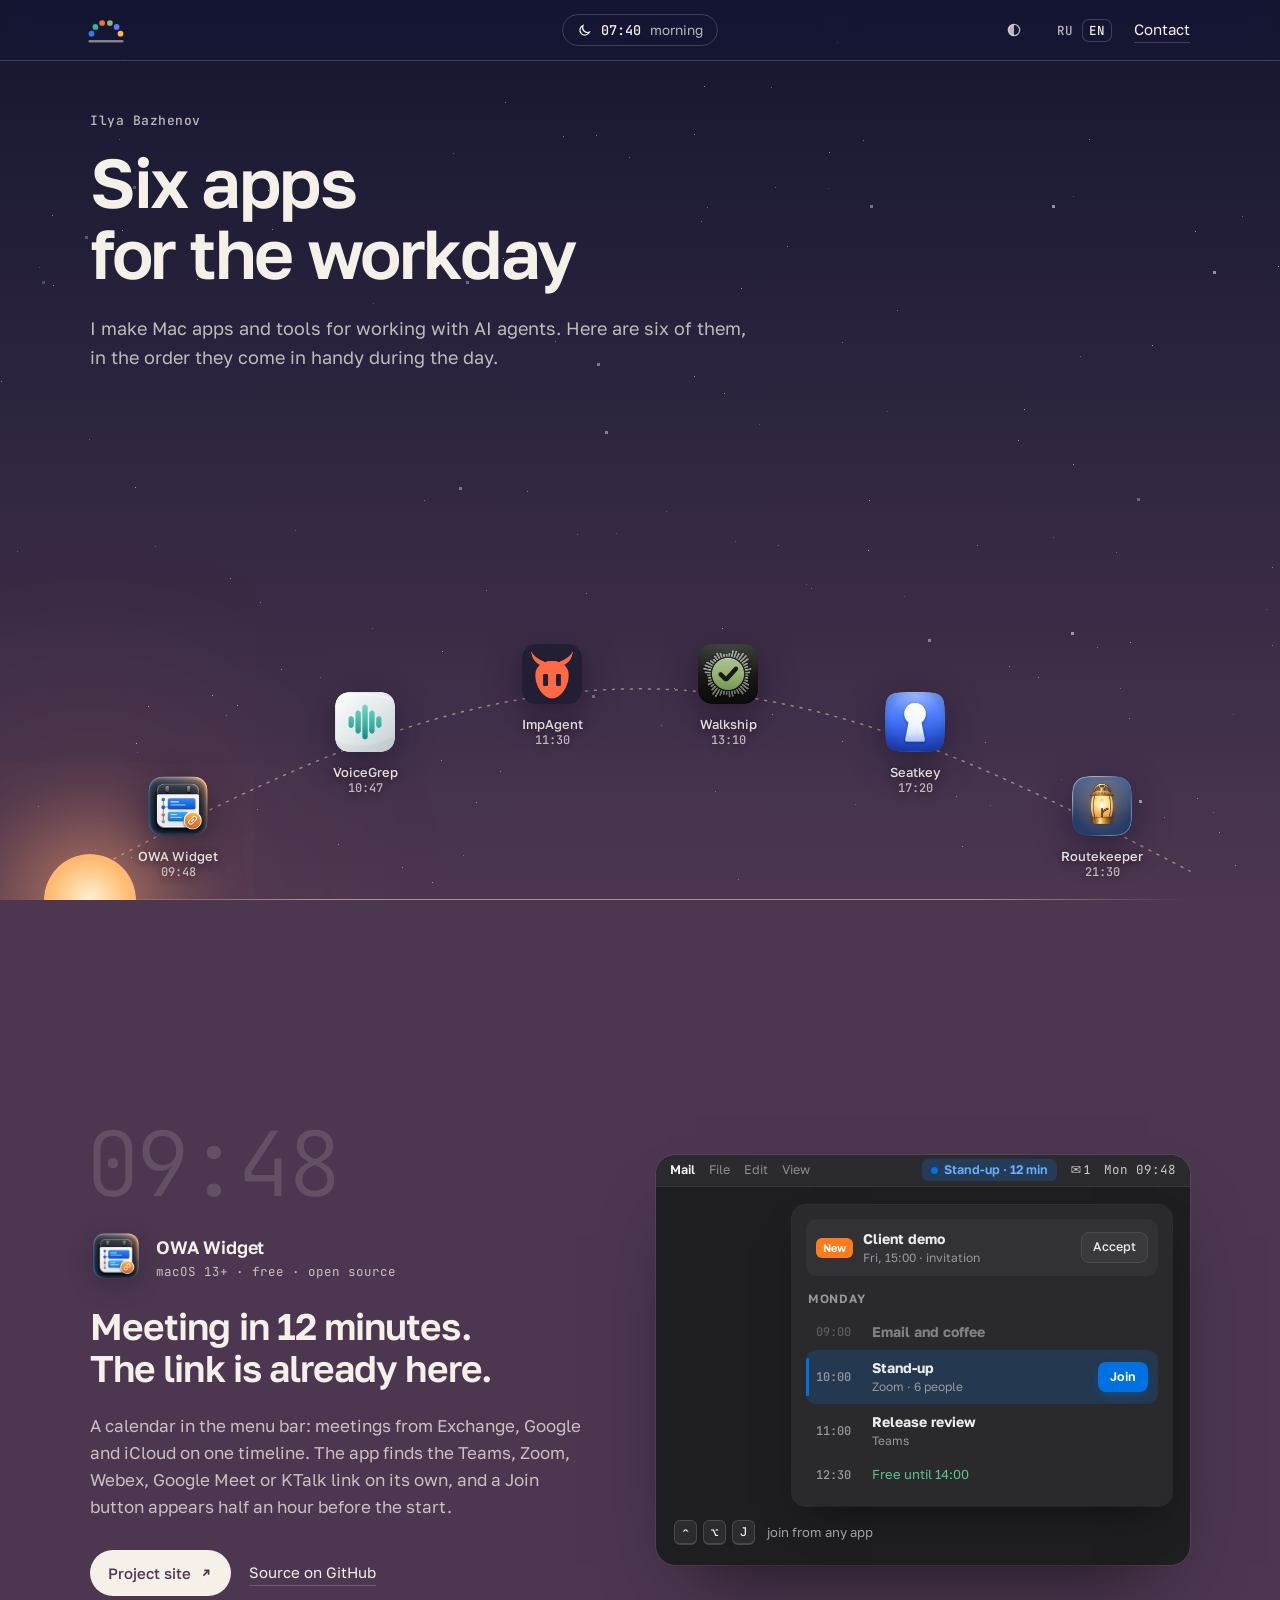
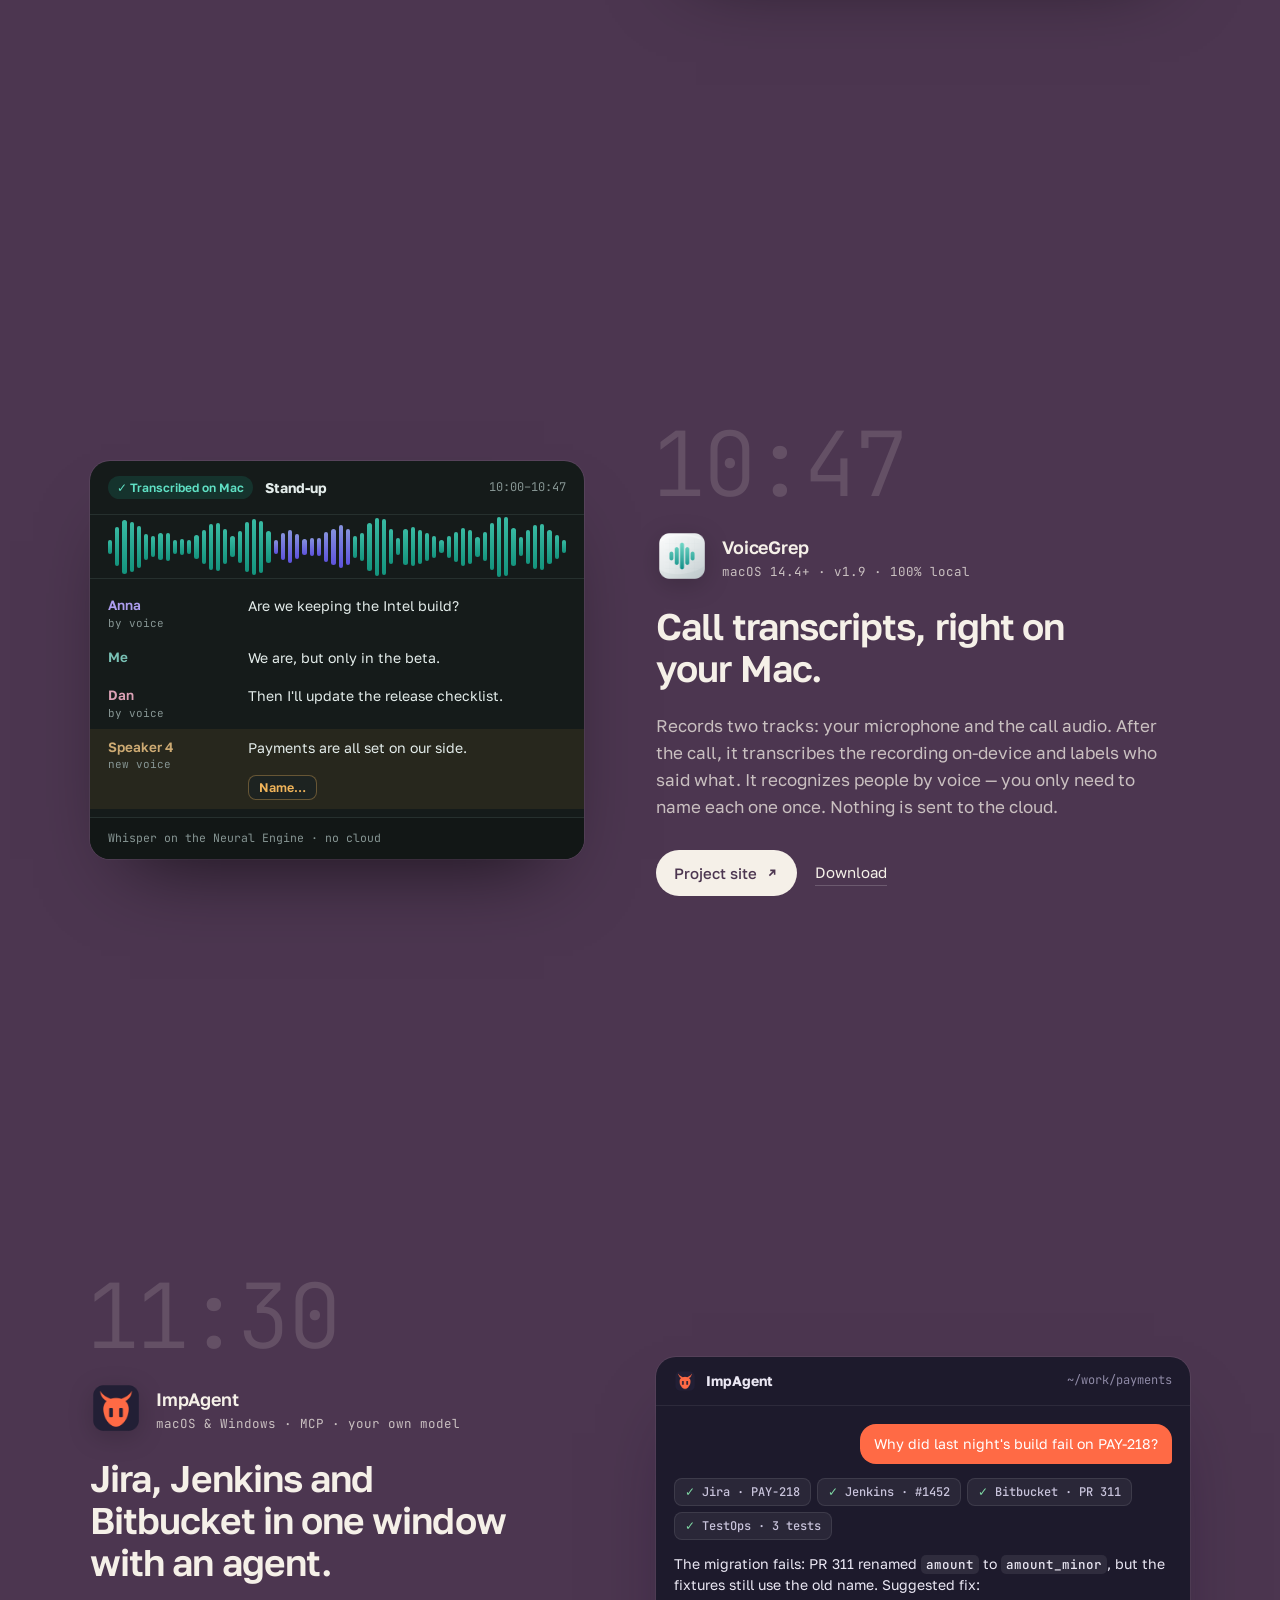
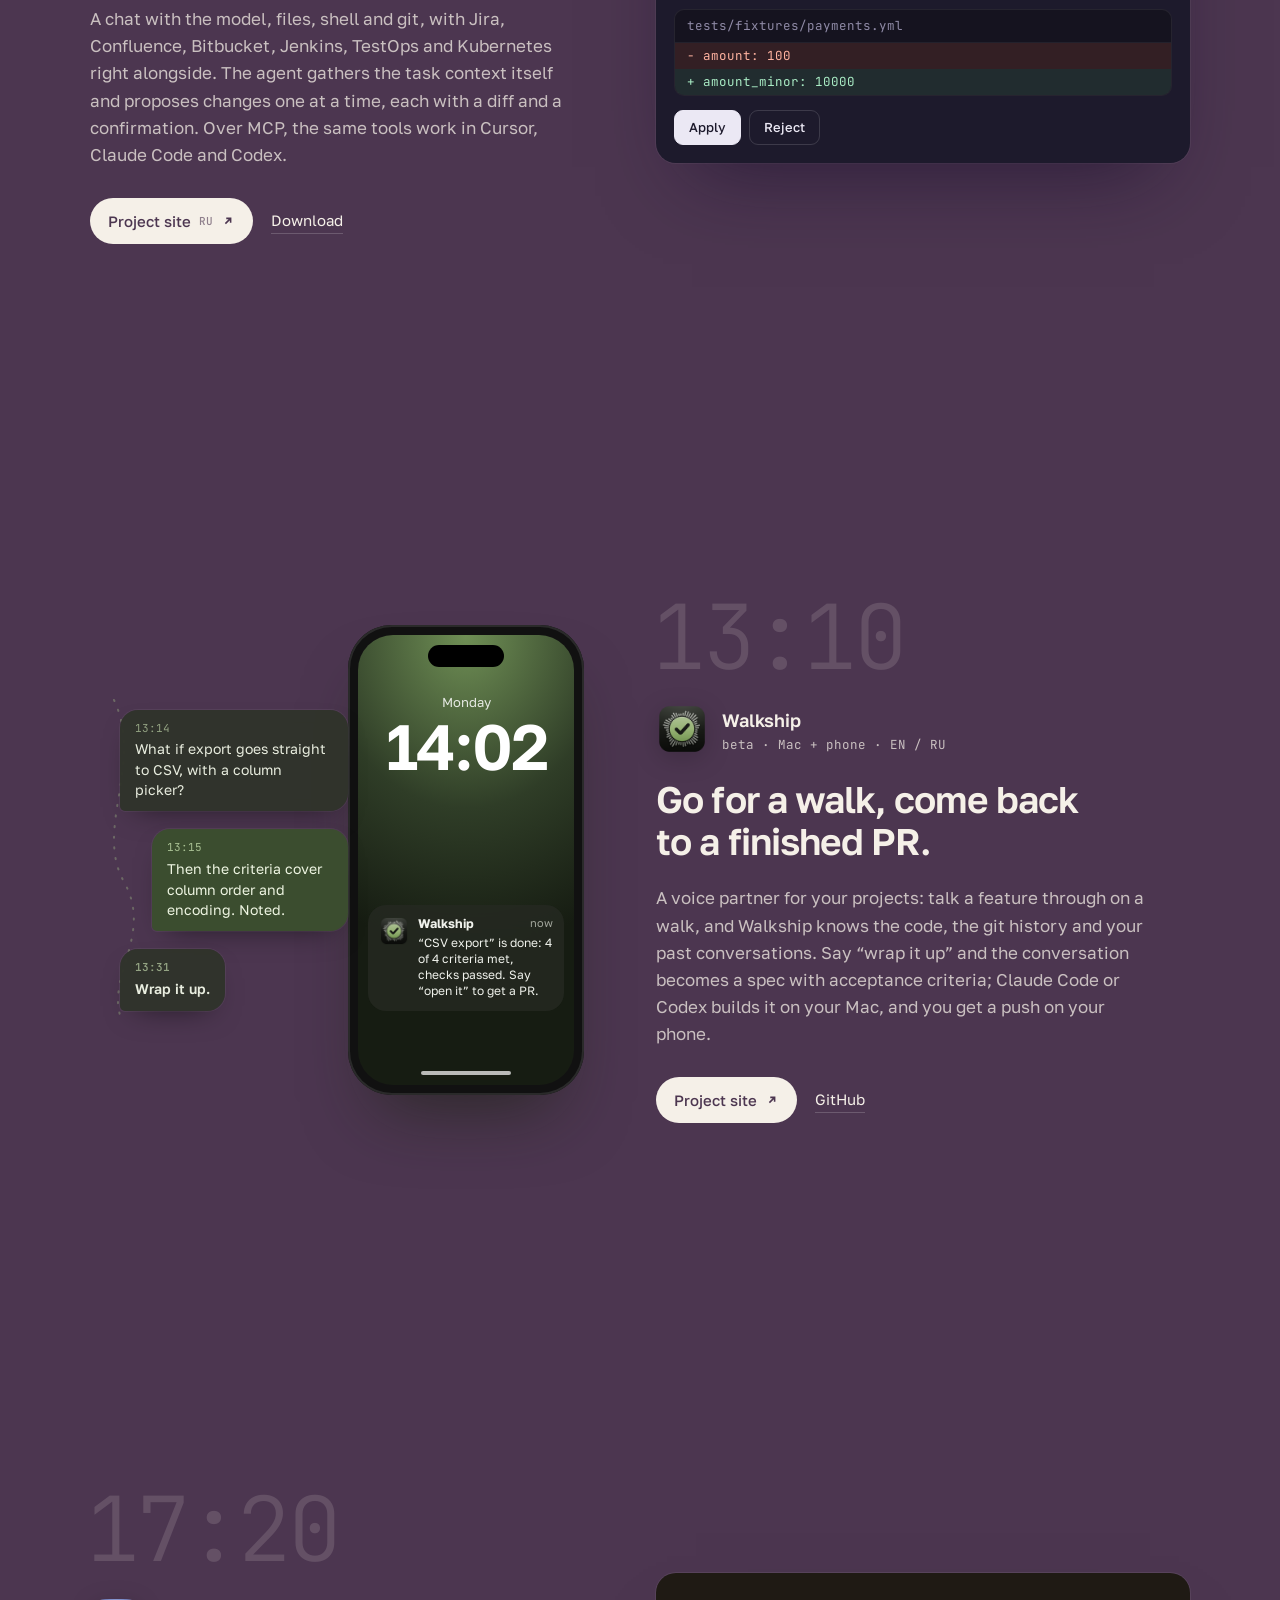
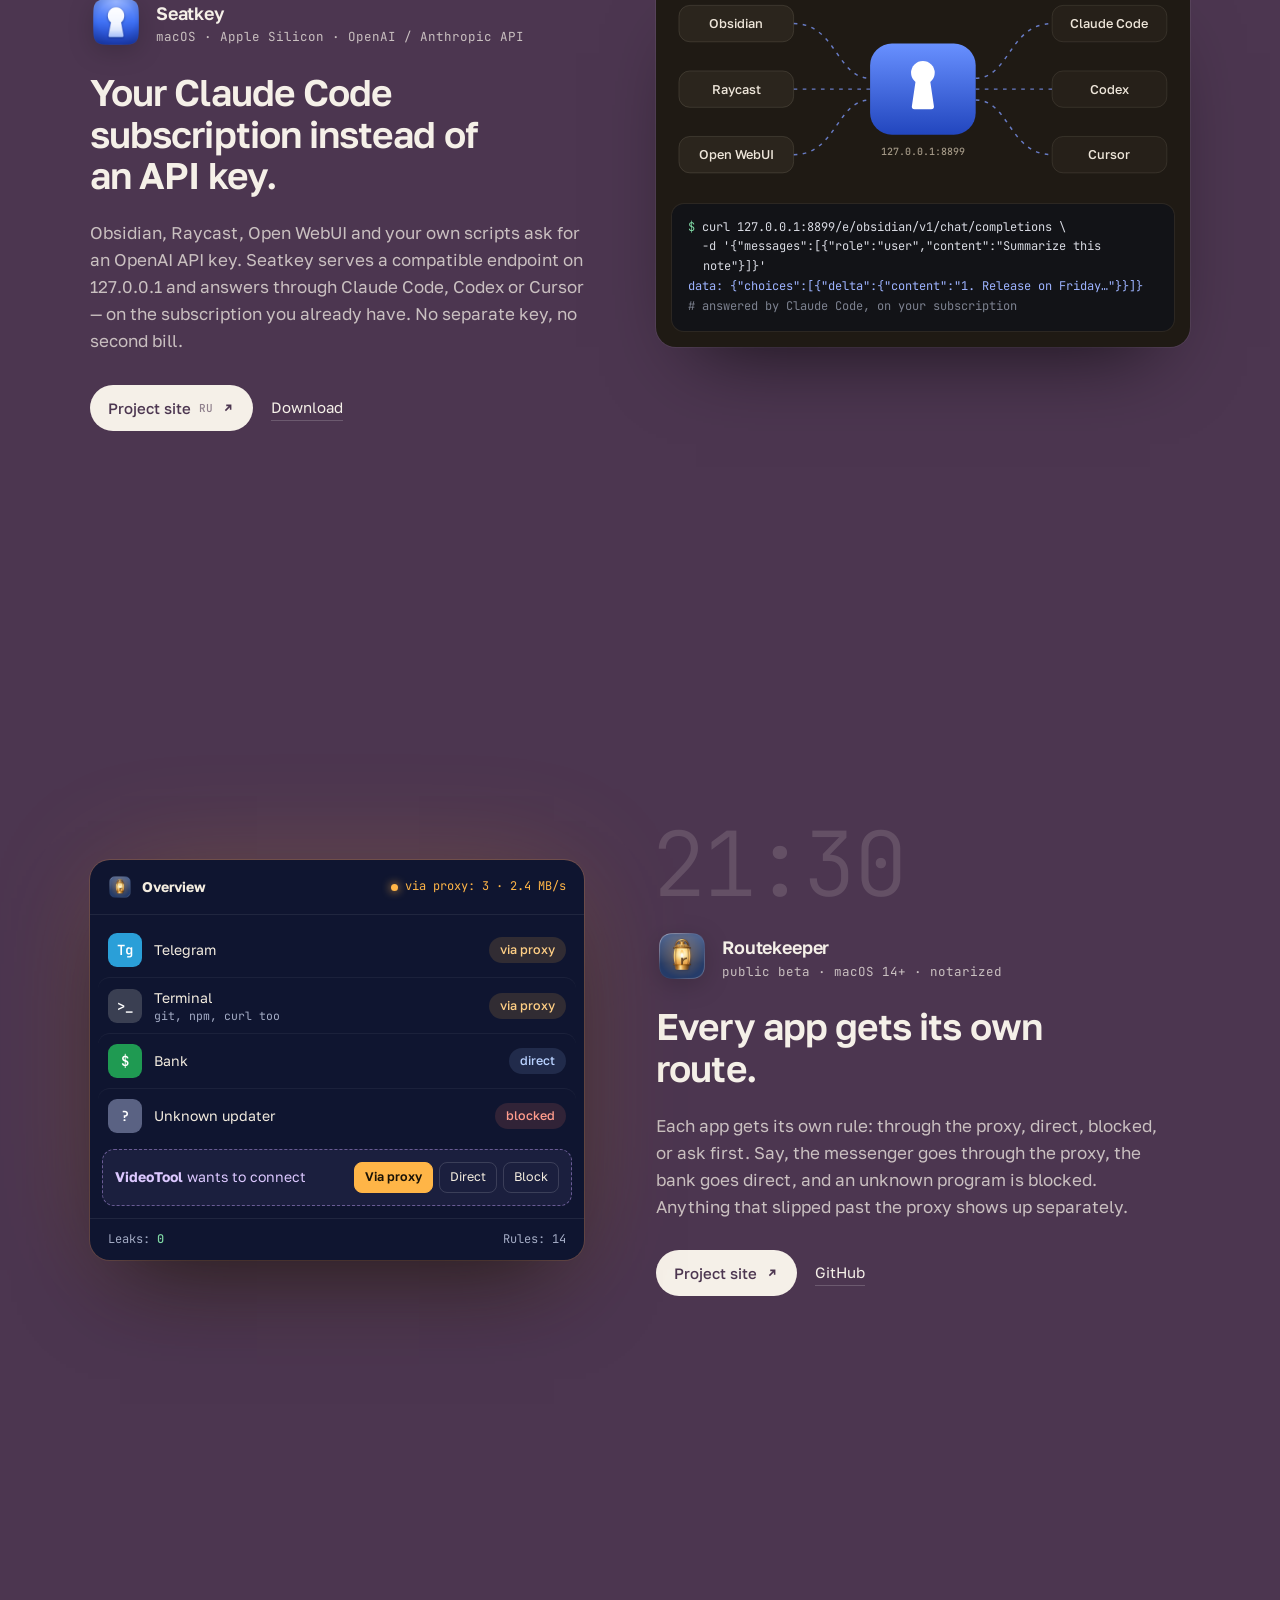
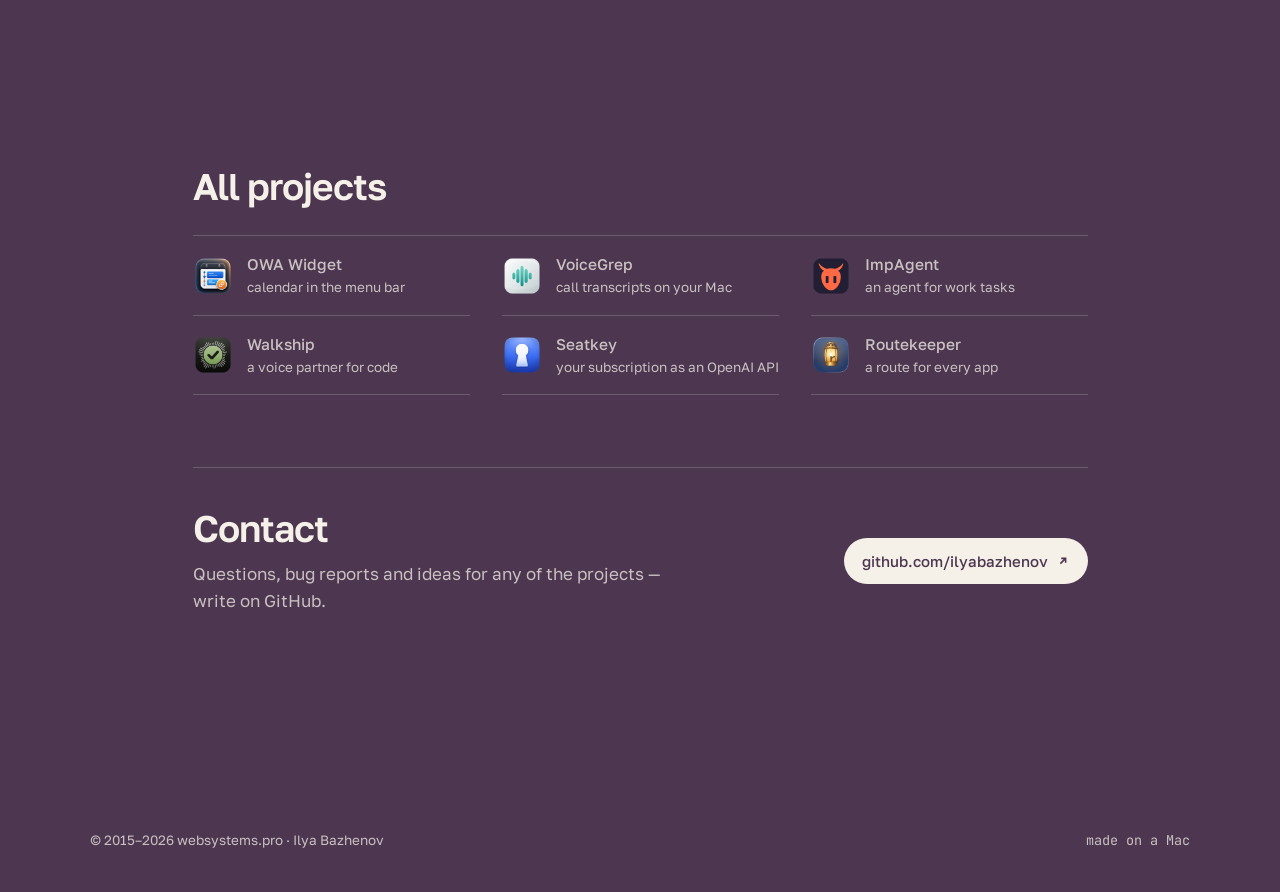
==== en/index.html @ a8430d89 "Внешние ссылки открываются в новой вкладке: сайты продуктов, скачивание, GitHub" ====
<!doctype html>
<html lang="en" data-ink="light">
<head>
<meta charset="utf-8">
<meta name="viewport" content="width=device-width, initial-scale=1">
<title>Apps for the workday — Ilya Bazhenov</title>
<meta name="description" content="Mac apps and tools for working with AI agents: OWA Widget, VoiceGrep, ImpAgent, Walkship, Seatkey and Routekeeper.">
<meta property="og:title" content="Apps for the workday — Ilya Bazhenov">
<meta property="og:description" content="Mac apps and tools for working with AI agents: OWA Widget, VoiceGrep, ImpAgent, Walkship, Seatkey and Routekeeper.">
<meta property="og:type" content="website">
<meta property="og:url" content="https://websystems.pro/en/">
<meta property="og:site_name" content="websystems.pro">
<meta property="og:locale" content="en_US">
<meta property="og:locale:alternate" content="ru_RU">
<meta property="og:image" content="https://websystems.pro/assets/og-en.png">
<meta property="og:image:width" content="1200">
<meta property="og:image:height" content="630">
<meta property="og:image:alt" content="Six apps for the workday: OWA Widget, VoiceGrep, ImpAgent, Walkship, Seatkey and Routekeeper icons on an arc above the horizon">
<meta name="twitter:card" content="summary_large_image">
<link rel="canonical" href="https://websystems.pro/en/">
<link rel="alternate" hreflang="ru" href="https://websystems.pro/">
<link rel="alternate" hreflang="en" href="https://websystems.pro/en/">
<link rel="alternate" hreflang="x-default" href="https://websystems.pro/en/">
<link rel="icon" href="../favicon.ico" sizes="32x32">
<link rel="icon" href="../assets/favicon.svg" type="image/svg+xml">
<link rel="apple-touch-icon" href="../assets/apple-touch-icon.png">
<link rel="preconnect" href="https://fonts.googleapis.com">
<link rel="preconnect" href="https://fonts.gstatic.com" crossorigin>
<link href="https://fonts.googleapis.com/css2?family=Golos+Text:wght@400;500;600&family=JetBrains+Mono:wght@300;400;500&display=swap" rel="stylesheet">
<script>
(function (r) {
  r.classList.add('js');
  // dark theme if the OS uses it or it's evening or night for the visitor (20:00–7:00); the header toggle wins
  var t; try { t = localStorage.getItem('theme'); } catch (e) {}
  var h = new Date().getHours();
  r.dataset.theme = t === 'light' || t === 'dark' ? t : matchMedia('(prefers-color-scheme: dark)').matches || h >= 20 || h < 7 ? 'dark' : 'light';
})(document.documentElement);
</script>
<link rel="stylesheet" href="../assets/site.css">
</head>
<body>

<div class="sky" aria-hidden="true"></div>
<div class="stars" aria-hidden="true"></div>

<header class="top">
  <div class="wrap">
    <a class="logo" href="#top" aria-label="websystems.pro — back to top">
      <svg viewBox="0 0 32 32" fill="none" aria-hidden="true">
        <path class="hz" d="M3 25h26" stroke-width="2" stroke-linecap="round"/>
        <circle style="--i:0" cx="4.4" cy="18.9" r="2.3" fill="#2f7bf6"/>
        <circle style="--i:1" cx="7.5" cy="13.5" r="2.3" fill="#19c2a6"/>
        <circle style="--i:2" cx="12.9" cy="10.4" r="2.3" fill="#ff6a45"/>
        <circle style="--i:3" cx="19.1" cy="10.4" r="2.3" fill="#8db86b"/>
        <circle style="--i:4" cx="24.5" cy="13.5" r="2.3" fill="#5b7cff"/>
        <circle style="--i:5" cx="27.6" cy="18.9" r="2.3" fill="#ffb547"/>
      </svg>
    </a>
    <span class="clock" aria-hidden="true">
      <svg id="clockIcon" viewBox="0 0 24 24" fill="none" stroke="currentColor" stroke-width="2" stroke-linecap="round"><path d="M20 14.5A8 8 0 0 1 9.5 4a8 8 0 1 0 10.5 10.5z"/></svg>
      <span id="clockTime">07:40</span><span class="phase" id="clockPhase">morning</span>
    </span>
    <div class="top-r">
      <button class="theme" id="themeBtn" type="button" aria-pressed="false" aria-label="Dark theme" title="Dark theme"><svg viewBox="0 0 24 24" fill="none" stroke="currentColor" stroke-width="2" aria-hidden="true"><circle cx="12" cy="12" r="8.5"/><path d="M12 3.5a8.5 8.5 0 0 1 0 17z" fill="currentColor" stroke="none"/></svg></button>
      <nav class="lang" aria-label="Language"><a href="../" hreflang="ru" lang="ru">RU</a><a href="./" hreflang="en" lang="en" aria-current="page">EN</a></nav>
      <a class="top-cta" href="#contact">Contact</a>
    </div>
  </div>
</header>

<main id="top">

  <!-- 07:40 — morning -->
  <section class="hero" data-time="07:40" data-sky="#191c37,#7d5a77" data-sky-dark="#141630,#4c3650" data-ink="light" data-stars="0.7" data-phase="morning">
    <div class="wrap">
      <div class="eyebrow">Ilya Bazhenov</div>
      <h1>Six apps<br>for the workday</h1>
      <p class="lead">I make Mac apps and tools for working with AI agents. Here are six of them, in the order they come in handy during the day.</p>
    </div>
    <div class="hero-glow" aria-hidden="true"></div>
    <div class="wrap arc-wrap">
      <div class="arc">
        <svg class="path" viewBox="0 0 1000 100" preserveAspectRatio="none" aria-hidden="true"><path id="arcPath" d=""/></svg>
        <div class="sun" aria-hidden="true"></div>
        <div class="horizon" aria-hidden="true"></div>
        <a class="pt" href="#owawidget" style="--x:8;--y:31"><img src="../assets/icons/owawidget.png" alt="OWA Widget"><span class="lbl"><b>OWA Widget</b>09:48</span></a>
        <a class="pt" href="#voicegrep" style="--x:25;--y:66"><img src="../assets/icons/voicegrep.png" alt="VoiceGrep"><span class="lbl"><b>VoiceGrep</b>10:47</span></a>
        <a class="pt" href="#impagent" style="--x:42;--y:86"><img src="../assets/icons/impagent.png" alt="ImpAgent"><span class="lbl"><b>ImpAgent</b>11:30</span></a>
        <a class="pt" href="#walkship" style="--x:58;--y:86"><img src="../assets/icons/walkship.png" alt="Walkship"><span class="lbl"><b>Walkship</b>13:10</span></a>
        <a class="pt" href="#seatkey" style="--x:75;--y:66"><img src="../assets/icons/seatkey.png" alt="Seatkey"><span class="lbl"><b>Seatkey</b>17:20</span></a>
        <a class="pt" href="#routekeeper" style="--x:92;--y:31"><img src="../assets/icons/routekeeper.png" alt="Routekeeper"><span class="lbl"><b>Routekeeper</b>21:30</span></a>
      </div>
    </div>
  </section>

  <!-- 09:48 — OWA Widget -->
  <section class="ch" id="owawidget" data-time="09:48" data-sky="#efe6d8,#f8f3ea" data-sky-dark="#1c1915,#221e19" data-ink="dark" data-phase="morning" style="--accent:#0a64d6">
    <div class="wrap ch-grid">
      <div class="ch-text rv">
        <div class="ch-time">09:48</div>
        <div class="ch-app">
          <img src="../assets/icons/owawidget.png" alt="" width="52" height="52">
          <div><b>OWA Widget</b><span>macOS 13+ · free · open source</span></div>
        </div>
        <h2>Meeting in 12&nbsp;minutes. The link is already here.</h2>
        <p class="story">A calendar in the menu bar: meetings from Exchange, Google and iCloud on one timeline. The app finds the Teams, Zoom, Webex, Google Meet or KTalk link on its own, and a Join button appears half an hour before the start.</p>
        <div class="ch-links">
          <a class="go" href="https://ilyabazhenov.github.io/mac-owa-widget/" target="_blank">Project site <svg viewBox="0 0 16 16" fill="none" stroke="currentColor" stroke-width="1.8"><path d="M5 11l6-6M6 5h5v5"/></svg></a>
          <a class="sub" href="https://github.com/ilyabazhenov/mac-owa-widget" target="_blank">Source on GitHub</a>
        </div>
      </div>
      <div class="ch-visual rv">
        <div class="v owa" aria-hidden="true">
          <div class="owa-mb">
            <span class="owa-mb-l"><b>Mail</b><span>File</span><span>Edit</span><span>View</span></span>
            <span class="owa-mb-r"><span class="owa-st"><i class="pulse"></i>Stand-up · 12 min</span><span>✉︎ 1</span><span class="mono">Mon 09:48</span></span>
          </div>
          <div class="owa-body">
            <div class="owa-pop">
              <div class="owa-inv step"><span class="owa-tag">New</span><span><b>Client demo</b><small>Fri, 15:00 · invitation</small></span><span class="owa-btn">Accept</span></div>
              <div class="owa-day">Monday</div>
              <div class="owa-r past"><span class="t">09:00</span><span class="e"><b>Email and coffee</b></span></div>
              <div class="owa-r now step" style="--d:.2s"><span class="t">10:00</span><span class="e"><b>Stand-up</b><small>Zoom · 6 people</small></span><span class="owa-join">Join</span></div>
              <div class="owa-r step" style="--d:.35s"><span class="t">11:00</span><span class="e"><b>Release review</b><small>Teams</small></span></div>
              <div class="owa-r free step" style="--d:.5s"><span class="t">12:30</span><span class="e">Free until 14:00</span></div>
            </div>
            <div class="owa-kbd step" style="--d:.7s"><kbd>⌃</kbd><kbd>⌥</kbd><kbd>J</kbd><span>join from any app</span></div>
          </div>
        </div>
      </div>
    </div>
  </section>

  <!-- 10:47 — VoiceGrep -->
  <section class="ch" id="voicegrep" data-time="10:47" data-sky="#eef1ee,#f7f8f4" data-sky-dark="#151a19,#1a1f1d" data-ink="dark" data-phase="morning" style="--accent:#0b8f78">
    <div class="wrap ch-grid flip">
      <div class="ch-text rv">
        <div class="ch-time">10:47</div>
        <div class="ch-app">
          <img src="../assets/icons/voicegrep.png" alt="" width="52" height="52">
          <div><b>VoiceGrep</b><span>macOS 14.4+ · v1.9 · 100% local</span></div>
        </div>
        <h2>Call transcripts, right on your Mac.</h2>
        <p class="story">Records two tracks: your microphone and the call audio. After the call, it transcribes the recording on-device and labels who said what. It recognizes people by voice — you only need to name each one once. Nothing is sent to the cloud.</p>
        <div class="ch-links">
          <a class="go" href="https://voicegrep.com/en/" target="_blank">Project site <svg viewBox="0 0 16 16" fill="none" stroke="currentColor" stroke-width="1.8"><path d="M5 11l6-6M6 5h5v5"/></svg></a>
          <a class="sub" href="https://voicegrep.com/en/#t-install" target="_blank">Download</a>
        </div>
      </div>
      <div class="ch-visual rv">
        <div class="v vg" aria-hidden="true">
          <div class="vg-top"><span class="vg-ok">✓ Transcribed on Mac</span><b>Stand-up</b><span class="mono">10:00–10:47</span></div>
          <div class="vg-wave" id="wave"></div>
          <div class="vg-lines">
            <div class="ln step" style="--d:.1s"><span class="who" style="--sp:#6a4fe0">Anna<em>by voice</em></span><p>Are we keeping the Intel build?</p></div>
            <div class="ln step" style="--d:.45s"><span class="who" style="--sp:#0b8f78">Me</span><p>We are, but only in the beta.</p></div>
            <div class="ln step" style="--d:.8s"><span class="who" style="--sp:#c0567a">Dan<em>by voice</em></span><p>Then I'll update the release checklist.</p></div>
            <div class="ln unk step" style="--d:1.15s"><span class="who" style="--sp:#a46400">Speaker 4<em>new voice</em></span><p>Payments are all set on our side.</p><span class="vg-name">Name…</span></div>
          </div>
          <div class="vg-foot mono">Whisper on the Neural Engine · no cloud</div>
        </div>
      </div>
    </div>
  </section>

  <!-- 11:30 — ImpAgent -->
  <section class="ch" id="impagent" data-time="11:30" data-sky="#eceef1,#f6f6f5" data-sky-dark="#17191d,#1c1e21" data-ink="dark" data-phase="midday" style="--accent:#e24e2a">
    <div class="wrap ch-grid">
      <div class="ch-text rv">
        <div class="ch-time">11:30</div>
        <div class="ch-app">
          <img src="../assets/icons/impagent.png" alt="" width="52" height="52">
          <div><b>ImpAgent</b><span>macOS &amp; Windows · MCP · your own model</span></div>
        </div>
        <h2>Jira, Jenkins and Bitbucket in one window with an agent.</h2>
        <p class="story">A chat with the model, files, shell and git, with Jira, Confluence, Bitbucket, Jenkins, TestOps and Kubernetes right alongside. The agent gathers the task context itself and proposes changes one at a time, each with a diff and a confirmation. Over MCP, the same tools work in Cursor, Claude Code and Codex.</p>
        <div class="ch-links">
          <a class="go" href="https://ilyabazhenov.github.io/imp-agent-crossplatform-releases/" target="_blank" hreflang="ru">Project site <small>RU</small> <svg viewBox="0 0 16 16" fill="none" stroke="currentColor" stroke-width="1.8"><path d="M5 11l6-6M6 5h5v5"/></svg></a>
          <a class="sub" href="https://github.com/ilyabazhenov/imp-agent-crossplatform-releases/releases/latest" target="_blank">Download</a>
        </div>
      </div>
      <div class="ch-visual rv">
        <div class="v imp" aria-hidden="true">
          <div class="imp-top"><img src="../assets/icons/impagent.png" alt=""><b>ImpAgent</b><span class="mono">~/work/payments</span></div>
          <div class="imp-body">
            <div class="imp-u">Why did last night's build fail on PAY-218?</div>
            <div class="imp-tools">
              <span class="step" style="--d:.1s">Jira · PAY-218</span>
              <span class="step" style="--d:.3s">Jenkins · #1452</span>
              <span class="step" style="--d:.5s">Bitbucket · PR 311</span>
              <span class="step" style="--d:.7s">TestOps · 3 tests</span>
            </div>
            <div class="imp-a step" style="--d:1s">The migration fails: PR 311 renamed <code>amount</code> to <code>amount_minor</code>, but the fixtures still use the old name. Suggested fix:</div>
            <div class="imp-diff mono step" style="--d:1.2s"><div class="f">tests/fixtures/payments.yml</div><div class="del">-   amount: 100</div><div class="add">+   amount_minor: 10000</div></div>
            <div class="imp-act step" style="--d:1.35s"><span class="pri">Apply</span><span>Reject</span></div>
          </div>
        </div>
      </div>
    </div>
  </section>

  <!-- 13:10 — Walkship -->
  <section class="ch" id="walkship" data-time="13:10" data-sky="#e3ecd6,#f3f4e6" data-sky-dark="#171c13,#1d2218" data-ink="dark" data-phase="afternoon" style="--accent:#4e7f2c">
    <div class="wrap ch-grid flip">
      <div class="ch-text rv">
        <div class="ch-time">13:10</div>
        <div class="ch-app">
          <img src="../assets/icons/walkship.png" alt="" width="52" height="52">
          <div><b>Walkship</b><span>beta · Mac + phone · EN / RU</span></div>
        </div>
        <h2>Go for a walk, come back to a&nbsp;finished PR.</h2>
        <p class="story">A voice partner for your projects: talk a feature through on a walk, and Walkship knows the code, the git history and your past conversations. Say “wrap it up” and the conversation becomes a spec with acceptance criteria; Claude Code or Codex builds it on your Mac, and you get a push on your phone.</p>
        <div class="ch-links">
          <a class="go" href="https://walkship.app/" target="_blank">Project site <svg viewBox="0 0 16 16" fill="none" stroke="currentColor" stroke-width="1.8"><path d="M5 11l6-6M6 5h5v5"/></svg></a>
          <a class="sub" href="https://github.com/ilyabazhenov/walkship" target="_blank">GitHub</a>
        </div>
      </div>
      <div class="ch-visual rv">
        <div class="v walk" aria-hidden="true">
          <div class="walk-talk">
            <svg viewBox="0 0 40 300" preserveAspectRatio="none"><path d="M10 0 C 40 60, -10 120, 20 170 S 0 260, 18 300"/></svg>
            <div class="bub me step" style="--d:.1s"><span class="mono">13:14</span>What if export goes straight to CSV, with a column picker?</div>
            <div class="bub ai step" style="--d:.5s"><span class="mono">13:15</span>Then the criteria cover column order and encoding. Noted.</div>
            <div class="bub me short step" style="--d:.9s"><span class="mono">13:31</span>Wrap it up.</div>
          </div>
          <div class="phone step" style="--d:1.3s">
            <div class="phone-scr">
              <div class="ph-island"></div>
              <div class="ph-date">Monday</div>
              <div class="ph-time">14:02</div>
              <div class="ph-notif"><img src="../assets/icons/walkship.png" alt=""><div><b>Walkship <span>now</span></b><p>“CSV export” is done: 4 of 4 criteria met, checks passed. Say “open it” to get a PR.</p></div></div>
              <div class="ph-bar"></div>
            </div>
          </div>
        </div>
      </div>
    </div>
  </section>

  <!-- 17:20 — Seatkey -->
  <section class="ch" id="seatkey" data-time="17:20" data-sky="#f3d9b4,#eec393" data-sky-dark="#291e14,#32241a" data-ink="dark" data-phase="evening" style="--accent:#3550d8">
    <div class="wrap ch-grid">
      <div class="ch-text rv">
        <div class="ch-time">17:20</div>
        <div class="ch-app">
          <img src="../assets/icons/seatkey.png" alt="" width="52" height="52">
          <div><b>Seatkey</b><span>macOS · Apple Silicon · OpenAI / Anthropic API</span></div>
        </div>
        <h2>Your Claude Code subscription instead of an API key.</h2>
        <p class="story">Obsidian, Raycast, Open WebUI and your own scripts ask for an OpenAI API key. Seatkey serves a compatible endpoint on 127.0.0.1 and answers through Claude Code, Codex or Cursor — on the subscription you already have. No separate key, no second bill.</p>
        <div class="ch-links">
          <a class="go" href="https://seatkey.dev/" target="_blank" hreflang="ru">Project site <small>RU</small> <svg viewBox="0 0 16 16" fill="none" stroke="currentColor" stroke-width="1.8"><path d="M5 11l6-6M6 5h5v5"/></svg></a>
          <a class="sub" href="https://github.com/ilyabazhenov/seatkey-releases/releases/latest" target="_blank">Download</a>
        </div>
      </div>
      <div class="ch-visual rv">
        <div class="v seat" aria-hidden="true">
          <svg class="seat-map" viewBox="0 0 560 220">
            <path class="wire" d="M138 38 C 185 38, 185 98, 222 98"/>
            <path class="wire" d="M138 110 L 222 110"/>
            <path class="wire" d="M138 182 C 185 182, 185 122, 222 122"/>
            <path class="wire" d="M338 98 C 375 98, 375 38, 422 38"/>
            <path class="wire" d="M338 110 L 422 110"/>
            <path class="wire" d="M338 122 C 375 122, 375 182, 422 182"/>
            <rect class="chip" x="12" y="18" width="126" height="40" rx="12"/><text x="75" y="43" text-anchor="middle">Obsidian</text>
            <rect class="chip" x="12" y="90" width="126" height="40" rx="12"/><text x="75" y="115" text-anchor="middle">Raycast</text>
            <rect class="chip" x="12" y="162" width="126" height="40" rx="12"/><text x="75" y="187" text-anchor="middle">Open WebUI</text>
            <defs><linearGradient id="sk" x1="0" y1="0" x2="0" y2="1"><stop offset="0" stop-color="#6890ff"/><stop offset="1" stop-color="#2246be"/></linearGradient></defs>
            <rect x="222" y="60" width="116" height="100" rx="24" fill="url(#sk)"/>
            <circle cx="280" cy="92" r="13" fill="#fff"/>
            <path d="M272 101 L 268 128 Q 267 132 271 132 L 289 132 Q 293 132 292 128 L 288 101 Z" fill="#fff"/>
            <text x="280" y="182" text-anchor="middle" class="small">127.0.0.1:8899</text>
            <rect class="agent" x="422" y="18" width="126" height="40" rx="12"/><text x="485" y="43" text-anchor="middle">Claude Code</text>
            <rect class="agent" x="422" y="90" width="126" height="40" rx="12"/><text x="485" y="115" text-anchor="middle">Codex</text>
            <rect class="agent" x="422" y="162" width="126" height="40" rx="12"/><text x="485" y="187" text-anchor="middle">Cursor</text>
          </svg>
          <div class="seat-term mono">
            <div><span class="p">$</span> curl 127.0.0.1:8899/e/obsidian/v1/chat/completions \</div>
            <div>&nbsp;&nbsp;-d '{"messages":[{"role":"user","content":"Summarize this note"}]}'</div>
            <div class="o step" style="--d:.4s">data: {"choices":[{"delta":{"content":"1. Release on Friday…"}}]}</div>
            <div class="d step" style="--d:.8s"># answered by Claude Code, on your subscription</div>
          </div>
        </div>
      </div>
    </div>
  </section>

  <!-- 21:30 — Routekeeper -->
  <section class="ch" id="routekeeper" data-time="21:30" data-sky="#121834,#0a0f1f" data-ink="light" data-stars="0.85" data-phase="night" style="--accent:#ffb547">
    <div class="wrap ch-grid flip">
      <div class="ch-text rv">
        <div class="ch-time">21:30</div>
        <div class="ch-app">
          <img src="../assets/icons/routekeeper.png" alt="" width="52" height="52">
          <div><b>Routekeeper</b><span>public beta · macOS 14+ · notarized</span></div>
        </div>
        <h2>Every app gets its own route.</h2>
        <p class="story">Each app gets its own rule: through the proxy, direct, blocked, or ask first. Say, the messenger goes through the proxy, the bank goes direct, and an unknown program is blocked. Anything that slipped past the proxy shows up separately.</p>
        <div class="ch-links">
          <a class="go" href="https://getroutekeeper.app/en/" target="_blank">Project site <svg viewBox="0 0 16 16" fill="none" stroke="currentColor" stroke-width="1.8"><path d="M5 11l6-6M6 5h5v5"/></svg></a>
          <a class="sub" href="https://github.com/ilyabazhenov/routekeeper" target="_blank">GitHub</a>
        </div>
      </div>
      <div class="ch-visual rv">
        <div class="v rk" aria-hidden="true">
          <div class="rk-top"><img src="../assets/icons/routekeeper.png" alt=""><b>Overview</b><span class="rk-live mono">via proxy: 3 · 2.4 MB/s</span></div>
          <div class="rk-rows">
            <div class="rk-r step" style="--d:.1s"><span class="rk-ai" style="--c:#2a9fd8">Tg</span><span>Telegram</span><span class="rt px">via proxy</span></div>
            <div class="rk-r step" style="--d:.25s"><span class="rk-ai" style="--c:#3a3f52">&gt;_</span><span>Terminal<small>git, npm, curl too</small></span><span class="rt px">via proxy</span></div>
            <div class="rk-r step" style="--d:.4s"><span class="rk-ai" style="--c:#1f9a52">$</span><span>Bank</span><span class="rt dr">direct</span></div>
            <div class="rk-r step" style="--d:.55s"><span class="rk-ai" style="--c:#5a6283">?</span><span>Unknown updater</span><span class="rt bl">blocked</span></div>
            <div class="rk-ask step" style="--d:.8s"><span class="q"><b>VideoTool</b> wants to connect</span><span class="opts"><span>Via proxy</span><span>Direct</span><span>Block</span></span></div>
          </div>
          <div class="rk-foot mono"><span>Leaks: <b>0</b></span><span>Rules: 14</span></div>
        </div>
      </div>
    </div>
  </section>

  <!-- 23:50 — all projects and contact -->
  <section class="end" id="contact" data-time="23:50" data-sky="#07080d,#0c0e17" data-ink="light" data-stars="1" data-phase="night">
    <div class="wrap">
      <div class="rv">
        <h2>All projects</h2>
        <nav class="index" aria-label="All projects">
          <a href="https://ilyabazhenov.github.io/mac-owa-widget/" target="_blank"><img src="../assets/icons/owawidget.png" alt=""><span><b>OWA Widget</b><span>calendar in the menu bar</span></span></a>
          <a href="https://voicegrep.com/en/" target="_blank"><img src="../assets/icons/voicegrep.png" alt=""><span><b>VoiceGrep</b><span>call transcripts on your Mac</span></span></a>
          <a href="https://ilyabazhenov.github.io/imp-agent-crossplatform-releases/" target="_blank" hreflang="ru"><img src="../assets/icons/impagent.png" alt=""><span><b>ImpAgent</b><span>an agent for work tasks</span></span></a>
          <a href="https://walkship.app/" target="_blank"><img src="../assets/icons/walkship.png" alt=""><span><b>Walkship</b><span>a voice partner for code</span></span></a>
          <a href="https://seatkey.dev/" target="_blank" hreflang="ru"><img src="../assets/icons/seatkey.png" alt=""><span><b>Seatkey</b><span>your subscription as an OpenAI API</span></span></a>
          <a href="https://getroutekeeper.app/en/" target="_blank"><img src="../assets/icons/routekeeper.png" alt=""><span><b>Routekeeper</b><span>a route for every app</span></span></a>
        </nav>
      </div>
      <div class="contact rv">
        <div>
          <h2>Contact</h2>
          <p class="story">Questions, bug reports and ideas for any of the projects — write on GitHub.</p>
        </div>
        <a class="go" href="https://github.com/ilyabazhenov" target="_blank">github.com/ilyabazhenov <svg viewBox="0 0 16 16" fill="none" stroke="currentColor" stroke-width="1.8"><path d="M5 11l6-6M6 5h5v5"/></svg></a>
      </div>
    </div>
  </section>
</main>

<footer>
  <div class="wrap">
    <span>© 2015–2026 websystems.pro · Ilya Bazhenov</span>
    <span class="mono">made on a Mac</span>
  </div>
</footer>

<script src="../assets/site.js"></script>
</body>
</html>
---- assets/site.css ----
:root {
  --sky-top: 27, 31, 58;
  --sky-bot: 122, 90, 120;
  --stars: 0.8;
  --sans: "Golos Text", system-ui, -apple-system, sans-serif;
  --mono: "JetBrains Mono", ui-monospace, monospace;
}
:root[data-ink="dark"] {
  --ink: #1d1913;
  --ink-soft: rgba(29, 25, 19, 0.7);
  --ink-faint: rgba(29, 25, 19, 0.14);
  --hair: rgba(29, 25, 19, 0.14);
}
:root[data-ink="light"] {
  --ink: #f5f0e8;
  --ink-soft: rgba(245, 240, 232, 0.74);
  --ink-faint: rgba(245, 240, 232, 0.14);
  --hair: rgba(255, 255, 255, 0.18);
}

* { box-sizing: border-box; }
html { scroll-behavior: smooth; }
body {
  margin: 0;
  background: rgb(var(--sky-bot));
  color: var(--ink);
  font: 400 17px/1.6 var(--sans);
  -webkit-font-smoothing: antialiased;
  overflow-x: hidden;
  transition: color .5s ease;
}
a { color: inherit; }
img { display: block; }
.mono { font-family: var(--mono); }
.wrap { max-width: 1180px; margin: 0 auto; padding: 0 40px; }

/* ---------- sky ---------- */
.sky {
  position: fixed; inset: 0; z-index: -2;
  background: linear-gradient(180deg, rgb(var(--sky-top)) 0%, rgb(var(--sky-bot)) 100%);
}
.stars {
  position: fixed; top: 0; left: 0; width: 1px; height: 1px; z-index: -1;
  opacity: var(--stars); pointer-events: none;
}

/* ---------- header ---------- */
.top {
  position: fixed; top: 0; left: 0; right: 0; z-index: 20;
  background: rgba(var(--sky-top), 0.55);
  backdrop-filter: blur(16px) saturate(1.3); -webkit-backdrop-filter: blur(16px) saturate(1.3);
  border-bottom: 1px solid var(--hair);
  transition: border-color .5s;
}
.top .wrap { display: grid; grid-template-columns: 1fr auto 1fr; align-items: center; height: 60px; }
.logo { display: inline-flex; width: 40px; height: 40px; margin-left: -4px; }
.logo svg { width: 100%; height: 100%; overflow: visible; }
.logo .hz { stroke: var(--ink); stroke-opacity: .5; transition: stroke .5s; }
.logo circle { transition: transform .35s cubic-bezier(.3, .7, .4, 1.5); transition-delay: calc(var(--i) * 40ms); }
.logo:hover circle { transform: translateY(-1.6px); }
.clock {
  display: inline-flex; align-items: center; gap: 9px;
  font: 500 13.5px var(--mono); padding: 6px 14px; border-radius: 99px;
  border: 1px solid var(--hair); transition: border-color .5s;
}
.clock svg { width: 15px; height: 15px; }
.clock .phase { color: var(--ink-soft); font-family: var(--sans); font-weight: 400; }
.top-r { justify-self: end; display: flex; align-items: center; gap: 22px; }
.top-cta { text-decoration: none; font-size: 15px; border-bottom: 1px solid var(--hair); padding-bottom: 1px; }
.top-cta:hover { border-color: var(--ink); }
.lang { display: flex; gap: 2px; font: 500 12.5px var(--mono); }
.lang a { text-decoration: none; padding: 3px 7px; border-radius: 7px; color: var(--ink-soft); transition: color .5s, box-shadow .5s; }
.lang a:hover { color: var(--ink); }
.lang a[aria-current] { color: var(--ink); box-shadow: inset 0 0 0 1px var(--hair); }
.theme {
  display: grid; place-items: center; width: 28px; height: 28px; padding: 0; border: 0; border-radius: 7px;
  background: none; color: var(--ink-soft); cursor: pointer; transition: color .5s;
}
.theme:hover { color: var(--ink); }
.theme svg { width: 16px; height: 16px; transition: transform .4s ease; }
:root[data-theme="dark"] .theme svg { transform: rotate(180deg); }

/* ---------- reveal ---------- */
.js .rv { opacity: 0; transform: translateY(26px); transition: opacity .9s ease, transform .9s cubic-bezier(.2, .7, .2, 1); }
.js .in .rv { opacity: 1; transform: none; }
.js .in .ch-visual.rv { transition-delay: .15s; }
.js .step { opacity: 0; transform: translateY(10px); transition: opacity .6s ease, transform .6s ease; transition-delay: calc(var(--d, 0s) + .5s); }
.js .in .step { opacity: 1; transform: none; }

/* ---------- hero ---------- */
.hero { min-height: 100vh; min-height: 100svh; padding: 112px 0 0; display: flex; flex-direction: column; position: relative; overflow: hidden; }
.hero .wrap { width: 100%; }
.eyebrow { font: 500 13px var(--mono); color: var(--ink-soft); letter-spacing: 0.04em; }
h1 {
  font-weight: 600; font-size: clamp(38px, 5.4vw, 76px); line-height: 1.02; letter-spacing: -0.035em;
  margin: 18px 0 0;
}
.lead { max-width: 660px; margin: 26px 0 0; color: var(--ink-soft); font-size: 18px; }

.arc-wrap { margin-top: auto; padding-top: 48px; }
.arc { position: relative; height: 240px; flex: none; }
.arc svg.path { position: absolute; inset: 0; width: 100%; height: 100%; overflow: visible; }
.arc svg.path path { fill: none; stroke: rgba(255, 220, 180, 0.5); stroke-width: 1.5; stroke-dasharray: 2 7; stroke-linecap: round; vector-effect: non-scaling-stroke; }
.horizon { position: absolute; left: 0; right: 0; bottom: 0; height: 1px; background: linear-gradient(90deg, transparent, rgba(255, 220, 190, 0.55) 20%, rgba(255, 220, 190, 0.55) 80%, transparent); }
.sun {
  position: absolute; left: -46px; bottom: -46px; width: 92px; height: 92px; border-radius: 50%;
  background: radial-gradient(circle, #fff1d6 0%, #ffc27a 55%, #ff9a62 100%);
  box-shadow: 0 0 80px 30px rgba(255, 170, 110, 0.45), 0 0 240px 90px rgba(255, 140, 100, 0.22);
}
.hero-glow {
  position: absolute; left: -10%; right: -10%; bottom: -180px; height: 420px; pointer-events: none;
  background: radial-gradient(50% 60% at 20% 100%, rgba(255, 160, 110, 0.55), transparent 70%),
              radial-gradient(60% 50% at 60% 100%, rgba(255, 190, 150, 0.22), transparent 70%);
}
.pt {
  position: absolute; left: calc(var(--x) * 1%); bottom: calc(var(--y) * 1%);
  transform: translate(-50%, 50%); text-decoration: none; text-align: center;
}
.pt img {
  width: 68px; height: 68px; margin: 0 auto;
  filter: drop-shadow(0 10px 18px rgba(10, 8, 30, 0.45));
  transition: transform .3s cubic-bezier(.3, .7, .4, 1.4);
}
.pt:hover img { transform: translateY(-6px) scale(1.08); }
.pt .lbl { display: block; margin-top: 8px; font: 500 12px var(--mono); color: var(--ink-soft); white-space: nowrap; text-shadow: 0 1px 10px rgba(20, 14, 40, 0.7); }
.pt .lbl b { display: block; font: 500 13px var(--sans); color: var(--ink); }

/* ---------- chapters ---------- */
.ch { min-height: 100vh; display: flex; align-items: center; padding: 130px 0 110px; }
.ch .wrap { width: 100%; }
.ch-grid { display: grid; grid-template-columns: minmax(0, 1fr) minmax(0, 1.08fr); gap: 72px; align-items: center; }
.ch-grid.flip .ch-text { order: 2; }
.ch-time {
  font: 300 clamp(56px, 7vw, 104px)/0.9 var(--mono);
  letter-spacing: -0.04em; color: var(--ink-faint);
  margin-left: -4px;
  transition: color .5s;
}
.ch-app { display: flex; align-items: center; gap: 14px; margin-top: 26px; }
.ch-app img { width: 52px; height: 52px; filter: drop-shadow(0 6px 12px rgba(0, 0, 0, 0.18)); }
.ch-app b { display: block; font-size: 18px; font-weight: 600; letter-spacing: -0.01em; }
.ch-app span { display: block; font: 400 12.5px var(--mono); color: var(--ink-soft); margin-top: 1px; }
.ch h2 {
  font-weight: 600; font-size: clamp(28px, 2.9vw, 40px); line-height: 1.12;
  letter-spacing: -0.025em; margin: 24px 0 0; max-width: 18ch;
}
.story { color: var(--ink-soft); margin: 22px 0 0; max-width: 46ch; }
.ch-links { display: flex; flex-wrap: wrap; align-items: center; gap: 18px; margin-top: 30px; }
.go {
  display: inline-flex; align-items: center; gap: 8px; text-decoration: none;
  font-size: 15px; font-weight: 500;
  padding: 11px 18px; border-radius: 99px;
  background: var(--ink); color: rgb(var(--sky-bot));
  transition: transform .2s, background .5s, color .5s;
}
.go:hover { transform: translateY(-2px); }
.go svg { width: 14px; height: 14px; }
.go small { font: 500 11px var(--mono); opacity: .6; }
.sub { font-size: 15px; text-decoration: none; border-bottom: 1px solid var(--hair); padding-bottom: 1px; }
.sub:hover { border-color: var(--ink); }

.ch-visual { position: relative; }

/* shared vignette chrome */
.v {
  position: relative; border-radius: 20px; overflow: hidden;
  box-shadow: 0 40px 80px -40px rgba(20, 14, 6, 0.45), 0 0 0 1px rgba(0, 0, 0, 0.06);
  font-size: 14px; line-height: 1.45;
}

/* ----- OWA Widget ----- */
.owa { background: #fbfaf8; color: #1d1d1f; }
.owa-mb {
  display: flex; justify-content: space-between; align-items: center; gap: 12px;
  height: 32px; padding: 0 14px; font-size: 12.5px;
  background: rgba(236, 233, 228, 0.95); border-bottom: 1px solid rgba(0, 0, 0, 0.06); color: #3a3a3c;
}
.owa-mb-l { display: flex; gap: 14px; color: #8a8a8e; }
.owa-mb-l b { color: #1d1d1f; font-weight: 600; }
.owa-mb-r { display: flex; align-items: center; gap: 14px; }
.owa-st { display: inline-flex; align-items: center; gap: 6px; padding: 2px 9px; border-radius: 6px; background: rgba(0, 113, 227, 0.14); color: #0058b9; font-weight: 600; }
.pulse { width: 7px; height: 7px; border-radius: 50%; background: #0071e3; animation: pulse 1.6s ease-in-out infinite; }
@keyframes pulse { 0%, 100% { box-shadow: 0 0 0 0 rgba(0, 113, 227, .5); } 60% { box-shadow: 0 0 0 6px rgba(0, 113, 227, 0); } }
.owa-body { padding: 18px 18px 20px; display: grid; gap: 14px; }
.owa-pop {
  margin-left: auto; width: min(380px, 100%);
  background: #fff; border-radius: 14px; padding: 14px;
  box-shadow: 0 18px 40px -18px rgba(0, 0, 0, 0.3), 0 0 0 1px rgba(0, 0, 0, 0.06);
}
.owa-inv { display: grid; grid-template-columns: auto 1fr auto; gap: 10px; align-items: center; padding: 10px; border-radius: 10px; background: #f4f6fa; }
.owa-inv small, .owa-r small { display: block; color: #86868b; font-size: 12px; }
.owa-tag { font-size: 11px; font-weight: 600; color: #fff; background: #ff7a1a; padding: 2px 7px; border-radius: 6px; }
.owa-btn { font-size: 12.5px; font-weight: 500; padding: 5px 11px; border-radius: 8px; background: #fff; border: 1px solid #d9dbe0; }
.owa-day { margin: 14px 2px 6px; font-size: 12px; font-weight: 600; color: #86868b; text-transform: uppercase; letter-spacing: .06em; }
.owa-r { display: grid; grid-template-columns: 46px 1fr auto; gap: 10px; align-items: center; padding: 8px 10px; border-radius: 10px; position: relative; }
.owa-r .t { font: 500 12px var(--mono); color: #86868b; }
.owa-r.past { opacity: .45; }
.owa-r.now { background: #eaf3ff; }
.owa-r.now::before { content: ""; position: absolute; left: 0; top: 8px; bottom: 8px; width: 3px; border-radius: 3px; background: #0071e3; }
.owa-r.free .e { color: #2e8b57; font-size: 13px; }
.owa-join { font-size: 12.5px; font-weight: 600; color: #fff; background: #0071e3; padding: 6px 12px; border-radius: 8px; box-shadow: 0 4px 12px -4px rgba(0, 113, 227, .6); }
.owa-kbd { display: flex; align-items: center; gap: 6px; color: #6e6e73; font-size: 13px; }
.owa-kbd kbd { font: 500 12px var(--mono); padding: 3px 7px; border-radius: 6px; background: #fff; border: 1px solid #d9dbe0; border-bottom-width: 2px; color: #1d1d1f; }
.owa-kbd span { margin-left: 6px; }

/* ----- VoiceGrep ----- */
.vg { background: #f8fbfb; color: #14201f; }
.vg-top { display: flex; align-items: center; gap: 12px; padding: 15px 18px; border-bottom: 1px solid #e3eceb; }
.vg-top .mono { margin-left: auto; font-size: 12px; color: #6c7b7a; }
.vg-ok { font-size: 12px; font-weight: 600; color: #0b8f78; background: #dcf5ef; padding: 3px 9px; border-radius: 99px; }
.vg-wave { display: flex; align-items: center; gap: 3px; height: 64px; padding: 0 18px; border-bottom: 1px solid #e3eceb; }
.vg-wave i { flex: 1; height: calc(var(--h) * 1%); min-height: 3px; border-radius: 3px; background: linear-gradient(#3fd6bb, #13a88e); opacity: .85; }
.vg-wave i.me { background: linear-gradient(#9aa7ff, #6a5cff); }
.vg-lines { padding: 8px 0; }
.ln { display: grid; grid-template-columns: 128px 1fr; gap: 4px 12px; padding: 9px 18px; }
.who { font-weight: 600; font-size: 13.5px; color: var(--sp); display: flex; flex-direction: column; }
.who em { font: 400 11px var(--mono); font-style: normal; color: #8a9897; }
.ln p { margin: 0; }
.ln.unk { background: #fff8ea; }
.vg-name { grid-column: 2; justify-self: start; font: 600 12.5px var(--sans); color: #a46400; background: #fff; border: 1px solid #f0d9a8; padding: 4px 10px; border-radius: 8px; }
.vg-foot { padding: 12px 18px; font-size: 11.5px; color: #6c7b7a; border-top: 1px solid #e3eceb; background: #f2f7f6; }

/* ----- ImpAgent ----- */
.imp { background: #1d1a2c; color: #ebe8f4; box-shadow: 0 40px 80px -36px rgba(20, 10, 40, 0.6), 0 0 0 1px rgba(255, 255, 255, 0.06); }
.imp-top { display: flex; align-items: center; gap: 10px; padding: 13px 18px; border-bottom: 1px solid rgba(255, 255, 255, 0.07); }
.imp-top img { width: 22px; height: 22px; }
.imp-top .mono { margin-left: auto; font-size: 12px; color: #8f8aa6; }
.imp-body { padding: 18px; display: grid; gap: 14px; }
.imp-u { justify-self: end; max-width: 80%; background: #ff6a45; color: #fff; padding: 10px 14px; border-radius: 16px 16px 4px 16px; }
.imp-tools { display: flex; flex-wrap: wrap; gap: 6px; }
.imp-tools span { font: 500 12px var(--mono); padding: 5px 10px; border-radius: 8px; background: rgba(255, 255, 255, 0.06); border: 1px solid rgba(255, 255, 255, 0.09); color: #c9c4dc; }
.imp-tools span::before { content: "✓ "; color: #7fd8a4; }
.imp-a { color: #ebe8f4; }
.imp-a code, .seat code { font: 500 12.5px var(--mono); background: rgba(255, 255, 255, 0.08); padding: 1px 5px; border-radius: 5px; }
.imp-diff { font-size: 12.5px; border-radius: 10px; overflow: hidden; background: #15131f; border: 1px solid rgba(255, 255, 255, 0.07); }
.imp-diff div { padding: 4px 12px; }
.imp-diff .f { color: #8f8aa6; border-bottom: 1px solid rgba(255, 255, 255, 0.06); padding: 7px 12px; }
.imp-diff .del { background: rgba(255, 106, 69, 0.13); color: #ffb3a0; }
.imp-diff .add { background: rgba(127, 216, 164, 0.12); color: #a9ecc5; }
.imp-act { display: flex; gap: 8px; }
.imp-act span { font-size: 13px; font-weight: 500; padding: 7px 14px; border-radius: 9px; border: 1px solid rgba(255, 255, 255, 0.14); }
.imp-act .pri { background: #ebe8f4; color: #1d1a2c; border-color: #ebe8f4; }

/* ----- Walkship ----- */
.walk { display: grid; grid-template-columns: minmax(0, 1fr) 236px; gap: 0; align-items: center; overflow: visible; box-shadow: none; border-radius: 0; }
.walk-talk { position: relative; display: grid; gap: 18px; padding: 10px 0; }
.walk-talk svg { position: absolute; left: 14px; top: 0; height: 100%; width: 40px; overflow: visible; }
.walk-talk svg path { fill: none; stroke: rgba(60, 90, 40, 0.45); stroke-width: 2; stroke-dasharray: 1 9; stroke-linecap: round; }
.bub {
  position: relative; z-index: 1; max-width: 300px; padding: 11px 15px; border-radius: 18px;
  background: rgba(255, 255, 255, 0.85); color: #1f2a17;
  box-shadow: 0 12px 30px -16px rgba(40, 60, 20, 0.45);
  backdrop-filter: blur(6px); -webkit-backdrop-filter: blur(6px);
}
.bub .mono { display: block; font-size: 11px; color: #7a8a6c; margin-bottom: 3px; }
.bub.me { margin-left: 30px; border-bottom-left-radius: 5px; }
.bub.ai { margin-left: 62px; background: #2b3326; color: #e9f0dd; border-bottom-left-radius: 5px; }
.bub.ai .mono { color: #9fb38c; }
.bub.me.short { justify-self: start; font-weight: 600; }
.phone {
  position: relative; width: 236px; height: 470px; border-radius: 44px; padding: 10px;
  background: #111; box-shadow: 0 40px 70px -30px rgba(20, 30, 10, 0.6), inset 0 0 0 2px #2a2a2a;
}
.phone-scr {
  height: 100%; border-radius: 35px; overflow: hidden; position: relative; text-align: center; color: #fff;
  background: radial-gradient(120% 70% at 50% 0%, #6f8f55 0%, #2f3d27 55%, #161c12 100%);
}
.ph-island { width: 76px; height: 22px; border-radius: 99px; background: #000; margin: 10px auto 0; }
.ph-date { margin-top: 26px; font-size: 13px; opacity: .85; }
.ph-time { font: 600 64px/1 var(--sans); letter-spacing: -0.03em; margin-top: 2px; }
.ph-notif {
  position: absolute; left: 10px; right: 10px; bottom: 74px;
  display: grid; grid-template-columns: 30px 1fr; gap: 9px; text-align: left;
  padding: 11px; border-radius: 18px; font-size: 12px; line-height: 1.35;
  background: rgba(245, 245, 240, 0.78); color: #121410;
  backdrop-filter: blur(14px); -webkit-backdrop-filter: blur(14px);
}
.ph-notif img { width: 30px; height: 30px; }
.ph-notif b { display: flex; justify-content: space-between; font-size: 12.5px; }
.ph-notif b span { font-weight: 400; color: #6b6f66; font-size: 11px; }
.ph-notif p { margin: 2px 0 0; }
.ph-bar { position: absolute; left: 50%; bottom: 10px; width: 90px; height: 4px; border-radius: 4px; background: rgba(255, 255, 255, .7); transform: translateX(-50%); }

/* ----- Seatkey ----- */
.seat { background: #fffaf2; color: #1c1a17; }
.seat-map { display: block; width: 100%; height: auto; padding: 16px 12px 4px; }
.seat-map text { font: 500 14px var(--sans); fill: #1c1a17; }
.seat-map .chip { fill: #fff; stroke: rgba(28, 26, 23, 0.12); }
.seat-map .agent { fill: #f3efe7; stroke: rgba(28, 26, 23, 0.1); }
.seat-map .wire { fill: none; stroke: #5b7cff; stroke-width: 1.6; stroke-dasharray: 4 6; animation: flow 1.4s linear infinite; opacity: .75; }
.seat-map .small { font: 500 11px var(--mono); fill: #8a8378; }
@keyframes flow { to { stroke-dashoffset: -20; } }
.seat-term { margin: 10px 16px 16px; padding: 14px 16px; border-radius: 12px; background: #16171c; color: #d8dae2; font-size: 12px; line-height: 1.65; overflow-wrap: anywhere; }
.seat-term div { padding-left: 1.2em; text-indent: -1.2em; }
.seat-term .p { color: #7fd8a4; }
.seat-term .o { color: #9db3ff; }
.seat-term .d { color: #7d8290; }

/* ----- Routekeeper ----- */
.rk { background: #0f1530; color: #f3ecdf; box-shadow: 0 40px 90px -30px rgba(0, 0, 0, 0.7), 0 0 0 1px rgba(255, 181, 71, 0.16), 0 0 120px -20px rgba(255, 181, 71, 0.25); }
.rk-top { display: flex; align-items: center; gap: 10px; padding: 15px 18px; border-bottom: 1px solid rgba(255, 255, 255, 0.07); }
.rk-top img { width: 24px; height: 24px; }
.rk-live { margin-left: auto; font-size: 12px; color: #ffb547; display: inline-flex; align-items: center; gap: 7px; }
.rk-live::before { content: ""; width: 7px; height: 7px; border-radius: 50%; background: #ffb547; box-shadow: 0 0 10px #ffb547; animation: flicker 3s ease-in-out infinite; }
@keyframes flicker { 0%, 100% { opacity: 1; } 45% { opacity: .55; } 55% { opacity: .9; } }
.rk-rows { padding: 8px; }
.rk-r { display: grid; grid-template-columns: 34px 1fr auto; gap: 12px; align-items: center; padding: 10px; border-radius: 12px; }
.rk-r + .rk-r { border-top: 1px solid rgba(255, 255, 255, 0.05); }
.rk-ai { width: 34px; height: 34px; border-radius: 9px; display: grid; place-items: center; font: 600 14px var(--mono); color: #fff; background: var(--c); }
.rk-r small { display: block; font: 400 11.5px var(--mono); color: #a3abc4; }
.rt { font-size: 12.5px; font-weight: 500; padding: 4px 11px; border-radius: 99px; white-space: nowrap; }
.rt.px { color: #ffcf85; background: rgba(255, 181, 71, 0.14); }
.rt.dr { color: #b9d2ff; background: rgba(156, 192, 255, 0.13); }
.rt.bl { color: #ff9c8c; background: rgba(255, 122, 102, 0.14); }
.rk-ask { margin: 6px 4px 4px; padding: 12px; border-radius: 12px; border: 1px dashed rgba(201, 167, 255, 0.45); background: rgba(201, 167, 255, 0.07); display: flex; flex-wrap: wrap; align-items: center; justify-content: space-between; gap: 10px; }
.rk-ask .q { color: #dcc8ff; }
.rk-ask .opts { display: flex; gap: 6px; }
.rk-ask .opts span { font-size: 12.5px; padding: 5px 10px; border-radius: 8px; border: 1px solid rgba(255, 255, 255, 0.14); }
.rk-ask .opts span:first-child { background: #ffb547; color: #1a1306; border-color: #ffb547; font-weight: 600; }
.rk-foot { display: flex; justify-content: space-between; padding: 12px 18px; font-size: 12px; color: #a3abc4; border-top: 1px solid rgba(255, 255, 255, 0.07); }
.rk-foot b { color: #7fd8a4; font-weight: 500; }

/* ---------- end ---------- */
.end { min-height: 100vh; padding: 140px 0 60px; display: flex; flex-direction: column; justify-content: center; }
.end h2 { font-size: clamp(28px, 2.9vw, 40px); font-weight: 600; letter-spacing: -0.025em; line-height: 1.12; margin: 0; }
.end .contact { display: flex; flex-wrap: wrap; align-items: center; justify-content: space-between; gap: 20px 40px; margin-top: 72px; padding-top: 40px; border-top: 1px solid var(--hair); }
.end .contact .story { margin: 10px 0 0; }
.index { display: grid; grid-template-columns: repeat(3, minmax(0, 1fr)); gap: 0 32px; margin-top: 28px; border-top: 1px solid var(--hair); }
.index a { display: grid; grid-template-columns: 40px 1fr; gap: 14px; align-items: center; padding: 16px 0; text-decoration: none; border-bottom: 1px solid var(--hair); }
.index img { width: 40px; height: 40px; }
.index b { display: block; font-weight: 500; font-size: 15.5px; }
.index span { display: block; font-size: 13.5px; color: var(--ink-soft); }
.index a:hover b { text-decoration: underline; text-underline-offset: 3px; }
footer { padding: 30px 0 40px; font-size: 13.5px; color: var(--ink-soft); }
footer .wrap { display: flex; justify-content: space-between; gap: 16px; flex-wrap: wrap; }

/* ---------- dark theme ---------- */
/* дневные главы приглушены (небо — data-sky-dark), а макеты показаны в тёмном оформлении */
:root[data-theme="dark"] { color-scheme: dark; }
:root[data-theme="dark"] .hero-glow { opacity: .6; }
:root[data-theme="dark"] :is(.owa, .vg, .seat) { box-shadow: 0 40px 80px -40px rgba(0, 0, 0, 0.7), 0 0 0 1px rgba(255, 255, 255, 0.07); }

:root[data-theme="dark"] .owa { background: #1e1e20; color: #ececee; }
:root[data-theme="dark"] .owa-mb { background: rgba(44, 44, 46, 0.95); border-bottom-color: rgba(255, 255, 255, 0.06); color: #c7c7cc; }
:root[data-theme="dark"] .owa-mb-l { color: #8e8e93; }
:root[data-theme="dark"] .owa-mb-l b { color: #f2f2f7; }
:root[data-theme="dark"] .owa-st { background: rgba(10, 132, 255, 0.2); color: #6cb0ff; }
:root[data-theme="dark"] .owa-pop { background: #2a2a2d; box-shadow: 0 18px 40px -18px rgba(0, 0, 0, 0.6), 0 0 0 1px rgba(255, 255, 255, 0.08); }
:root[data-theme="dark"] .owa-inv { background: #323236; }
:root[data-theme="dark"] :is(.owa-inv small, .owa-r small, .owa-day, .owa-r .t) { color: #98989d; }
:root[data-theme="dark"] .owa-btn { background: #3a3a3e; border-color: #4a4a50; }
:root[data-theme="dark"] .owa-r.now { background: rgba(10, 132, 255, 0.16); }
:root[data-theme="dark"] .owa-r.free .e { color: #5fc48a; }
:root[data-theme="dark"] .owa-kbd { color: #a1a1a6; }
:root[data-theme="dark"] .owa-kbd kbd { background: #2c2c2f; border-color: #48484d; color: #f2f2f7; }

:root[data-theme="dark"] .vg { background: #151b1a; color: #e3ecea; }
:root[data-theme="dark"] :is(.vg-top, .vg-wave) { border-bottom-color: #26302e; }
:root[data-theme="dark"] :is(.vg-top .mono, .who em) { color: #869593; }
:root[data-theme="dark"] .vg-ok { color: #5fe0c4; background: rgba(25, 194, 166, 0.14); }
:root[data-theme="dark"] .who { color: color-mix(in srgb, var(--sp) 55%, #fff); }
:root[data-theme="dark"] .ln.unk { background: rgba(255, 181, 71, 0.08); }
:root[data-theme="dark"] .vg-name { color: #f0b45a; background: #1d2321; border-color: rgba(240, 180, 90, 0.35); }
:root[data-theme="dark"] .vg-foot { color: #869593; background: #121716; border-top-color: #26302e; }

:root[data-theme="dark"] .walk-talk svg path { stroke: rgba(170, 200, 140, 0.35); }
:root[data-theme="dark"] .bub { background: rgba(46, 52, 41, 0.9); color: #e8eddf; box-shadow: 0 12px 30px -16px rgba(0, 0, 0, 0.6), 0 0 0 1px rgba(255, 255, 255, 0.06); }
:root[data-theme="dark"] .bub .mono { color: #93a383; }
:root[data-theme="dark"] .bub.ai { background: #3b4d2f; color: #eef5e2; }
:root[data-theme="dark"] .bub.ai .mono { color: #a9c193; }
:root[data-theme="dark"] .ph-notif { background: rgba(38, 42, 34, 0.8); color: #f0f2ec; }
:root[data-theme="dark"] .ph-notif b span { color: #a2a69c; }

:root[data-theme="dark"] .seat { background: #1f1a14; color: #eee6da; }
:root[data-theme="dark"] .seat-map text { fill: #eee6da; }
:root[data-theme="dark"] .seat-map .chip { fill: #2b251d; stroke: rgba(255, 240, 220, 0.12); }
:root[data-theme="dark"] .seat-map .agent { fill: #262019; stroke: rgba(255, 240, 220, 0.1); }
:root[data-theme="dark"] .seat-map .wire { stroke: #7f9bff; }
:root[data-theme="dark"] .seat-map .small { fill: #a39886; }
:root[data-theme="dark"] .seat-term { background: #121317; box-shadow: 0 0 0 1px rgba(255, 255, 255, 0.06); }

/* ---------- responsive ---------- */
@media (max-width: 1020px) {
  .ch-grid { grid-template-columns: minmax(0, 1fr); gap: 48px; }
  .ch-grid.flip .ch-text { order: 0; }
  .ch-visual { max-width: 620px; }
  .index { grid-template-columns: repeat(2, minmax(0, 1fr)); }
}
@media (max-width: 640px) {
  body { font-size: 16px; }
  .wrap { padding: 0 16px; }
  .top .wrap { grid-template-columns: auto 1fr auto; gap: 10px; height: 54px; }
  .top-cta { display: none; }
  .top-r { gap: 6px; }
  .logo { width: 36px; height: 36px; }
  .clock { justify-self: end; padding: 5px 11px; font-size: 12.5px; }
  .hero { padding-top: 100px; }
  .lead { font-size: 16.5px; }
  /* дуга занимает всё место до низа экрана: выше и круглее, чем на десктопе */
  .arc-wrap { flex: 1 0 auto; display: flex; flex-direction: column; justify-content: flex-end; padding-top: 44px; }
  .arc { flex: 1 0 auto; height: auto; min-height: 270px; }
  /* иконки с равным шагом по длине дуги, подписи внутри купола, у верхних — над иконкой */
  .pt { left: calc(var(--mx) * 1%); bottom: calc(var(--my) * 1%); }
  .pt:nth-of-type(1) { --mx: 7.4; --my: 29.5; }
  .pt:nth-of-type(2) { --mx: 20.1; --my: 57; }
  .pt:nth-of-type(3) { --mx: 36.9; --my: 81.7; }
  .pt:nth-of-type(4) { --mx: 63.1; --my: 81.7; }
  .pt:nth-of-type(5) { --mx: 79.9; --my: 57; }
  .pt:nth-of-type(6) { --mx: 92.6; --my: 29.5; }
  .pt img { width: 50px; height: 50px; }
  .pt .lbl { position: absolute; top: 50%; margin: 0; font-size: 11.5px; line-height: 1.35; }
  .pt:nth-of-type(-n+2) .lbl { left: 100%; padding-left: 10px; transform: translateY(-50%); text-align: left; }
  .pt:nth-of-type(n+5) .lbl { right: 100%; padding-right: 10px; transform: translateY(-50%); text-align: right; }
  /* к вершине дуга поднимается выше иконок, поэтому подписи сдвинуты наружу */
  .pt:nth-of-type(3) .lbl, .pt:nth-of-type(4) .lbl { top: auto; bottom: 100%; padding-bottom: 8px; }
  .pt:nth-of-type(3) .lbl { right: 0; text-align: right; }
  .pt:nth-of-type(4) .lbl { left: 0; text-align: left; }
  .sun { width: 70px; height: 70px; left: -24px; bottom: -35px; }
  .ch { padding: 96px 0 72px; min-height: auto; }
  .ln { grid-template-columns: 1fr; }
  .vg-name { grid-column: 1; }
  .owa-mb-l { display: none; }
  .owa-mb { justify-content: flex-end; }
  .walk { grid-template-columns: 1fr; }
  .phone { margin: 0 auto; }
  .bub.ai { margin-left: 56px; }
  .index { grid-template-columns: 1fr; }
}
@media (max-width: 359px) {
  /* средние подписи иначе сходятся в центре купола */
  .pt:nth-of-type(2) { --mx: 17; --my: 50.7; }
  .pt:nth-of-type(5) { --mx: 83; --my: 50.7; }
  .pt img { width: 44px; height: 44px; }
  .pt .lbl { font-size: 10.5px; }
  .pt .lbl b { font-size: 12px; }
  .pt:nth-of-type(-n+2) .lbl { padding-left: 8px; }
  .pt:nth-of-type(n+5) .lbl { padding-right: 8px; }
  /* в попапе OWA кнопки переносятся под текст, иначе обрезаются */
  .owa-body { padding: 12px; }
  .owa-pop { padding: 10px; }
  .owa-inv { grid-template-columns: auto minmax(0, 1fr); }
  .owa-r { grid-template-columns: 40px minmax(0, 1fr); }
  .owa-btn, .owa-join { grid-column: 2; justify-self: start; }
}
@media (prefers-reduced-motion: reduce) {
  *, *::before, *::after { animation: none !important; transition: none !important; }
  html { scroll-behavior: auto; }
  .js .rv, .js .step { opacity: 1; transform: none; }
}
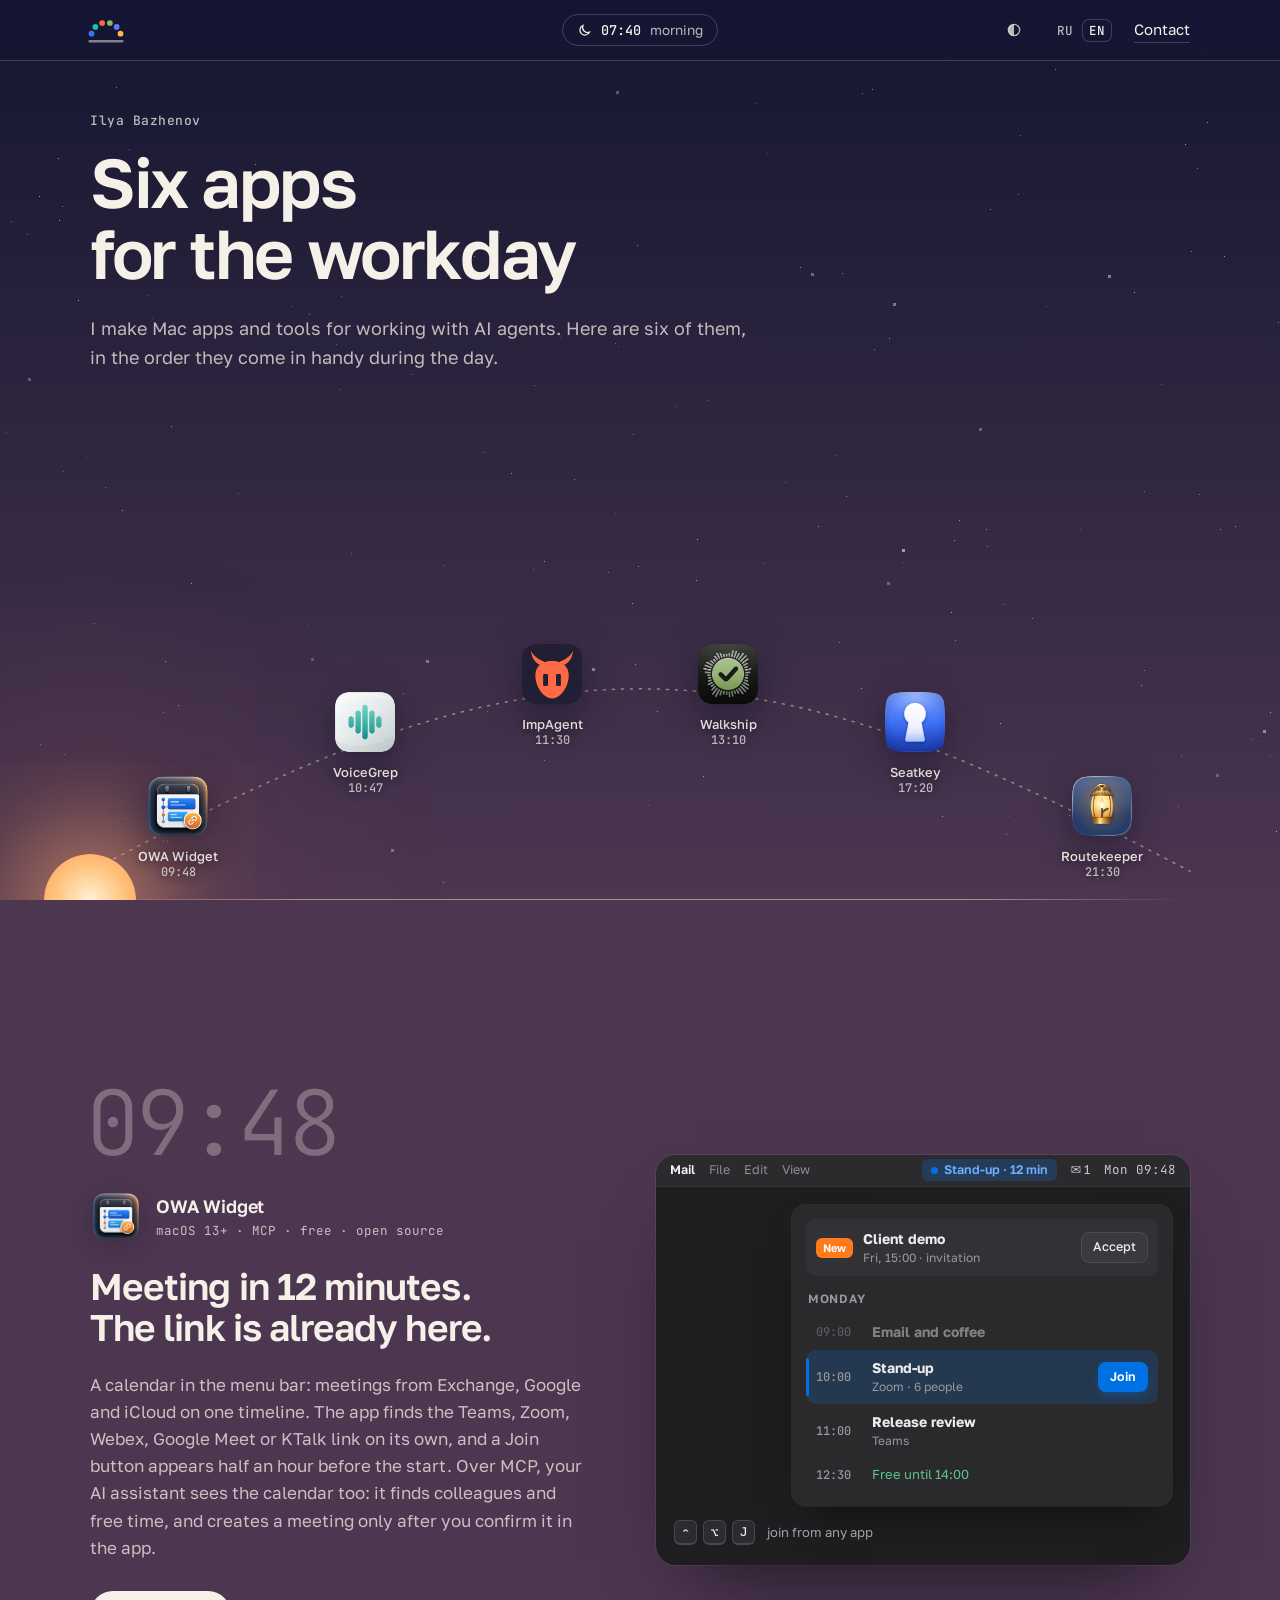
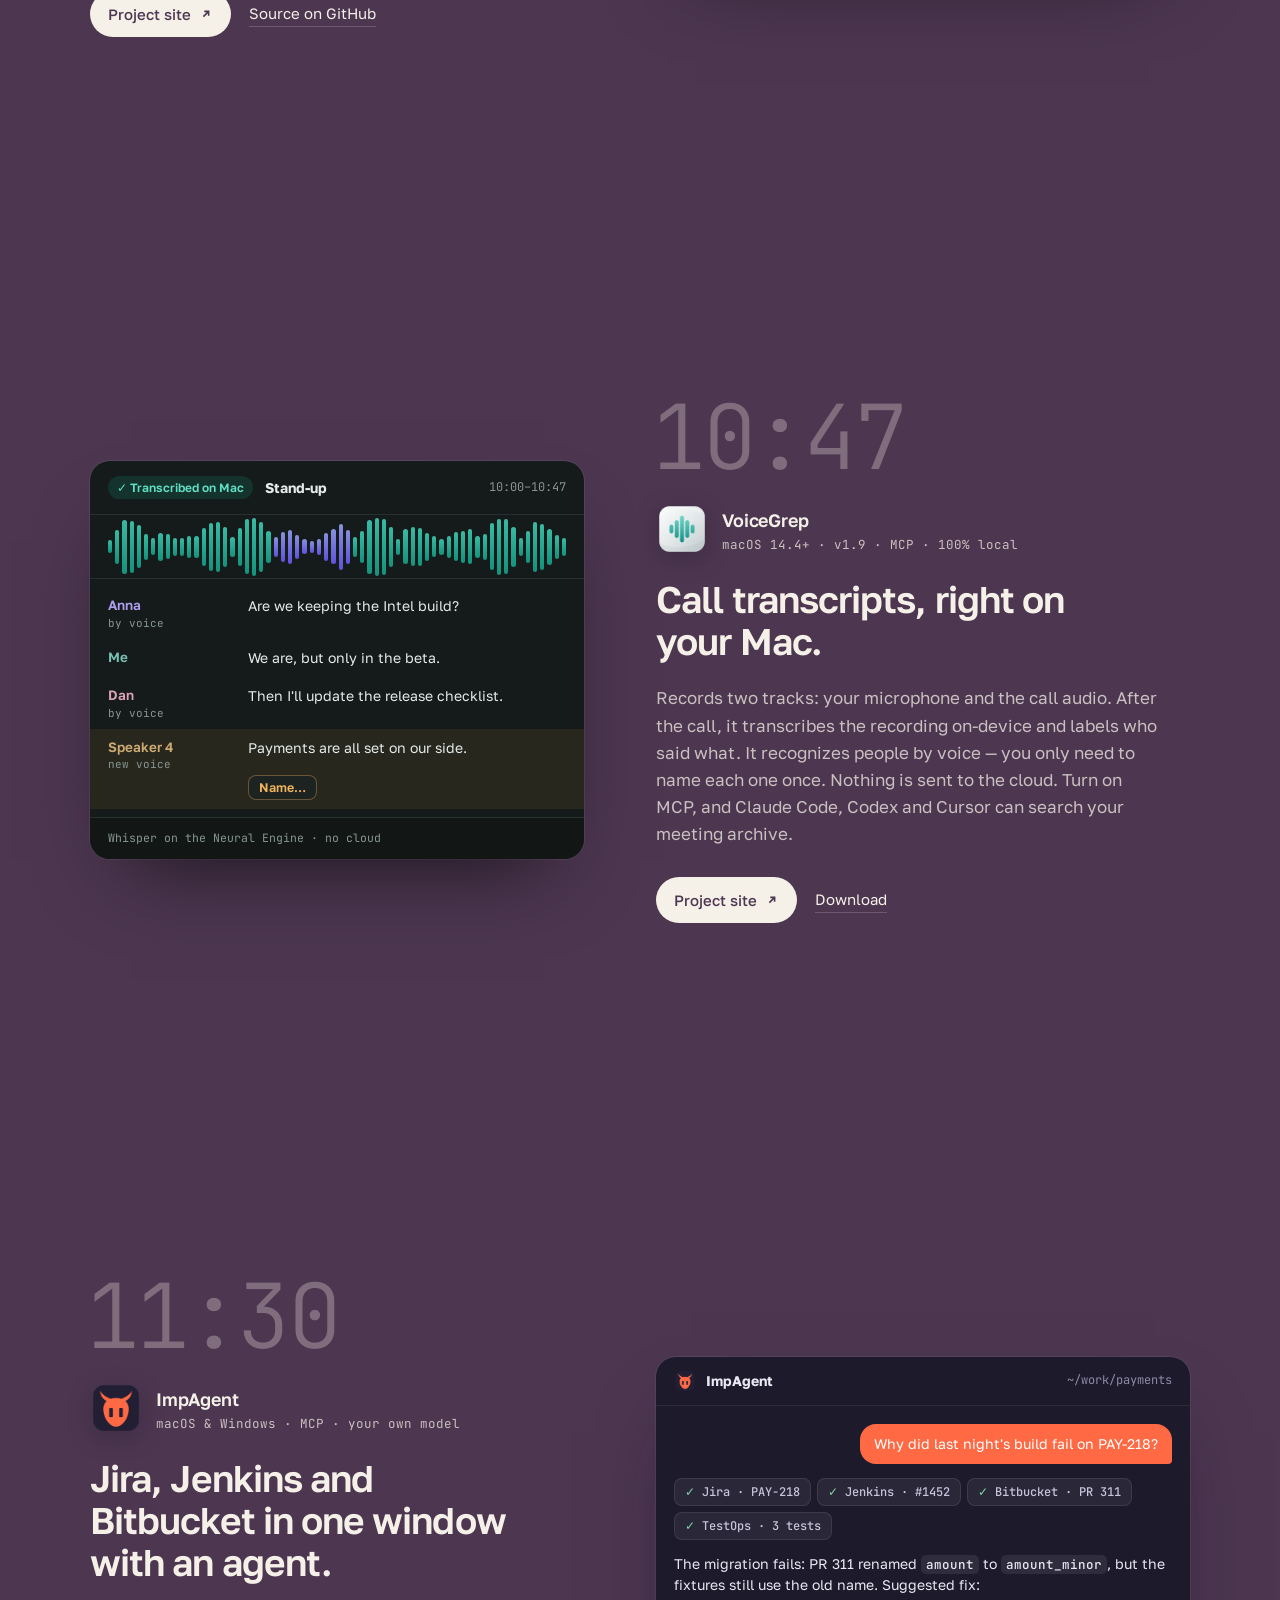
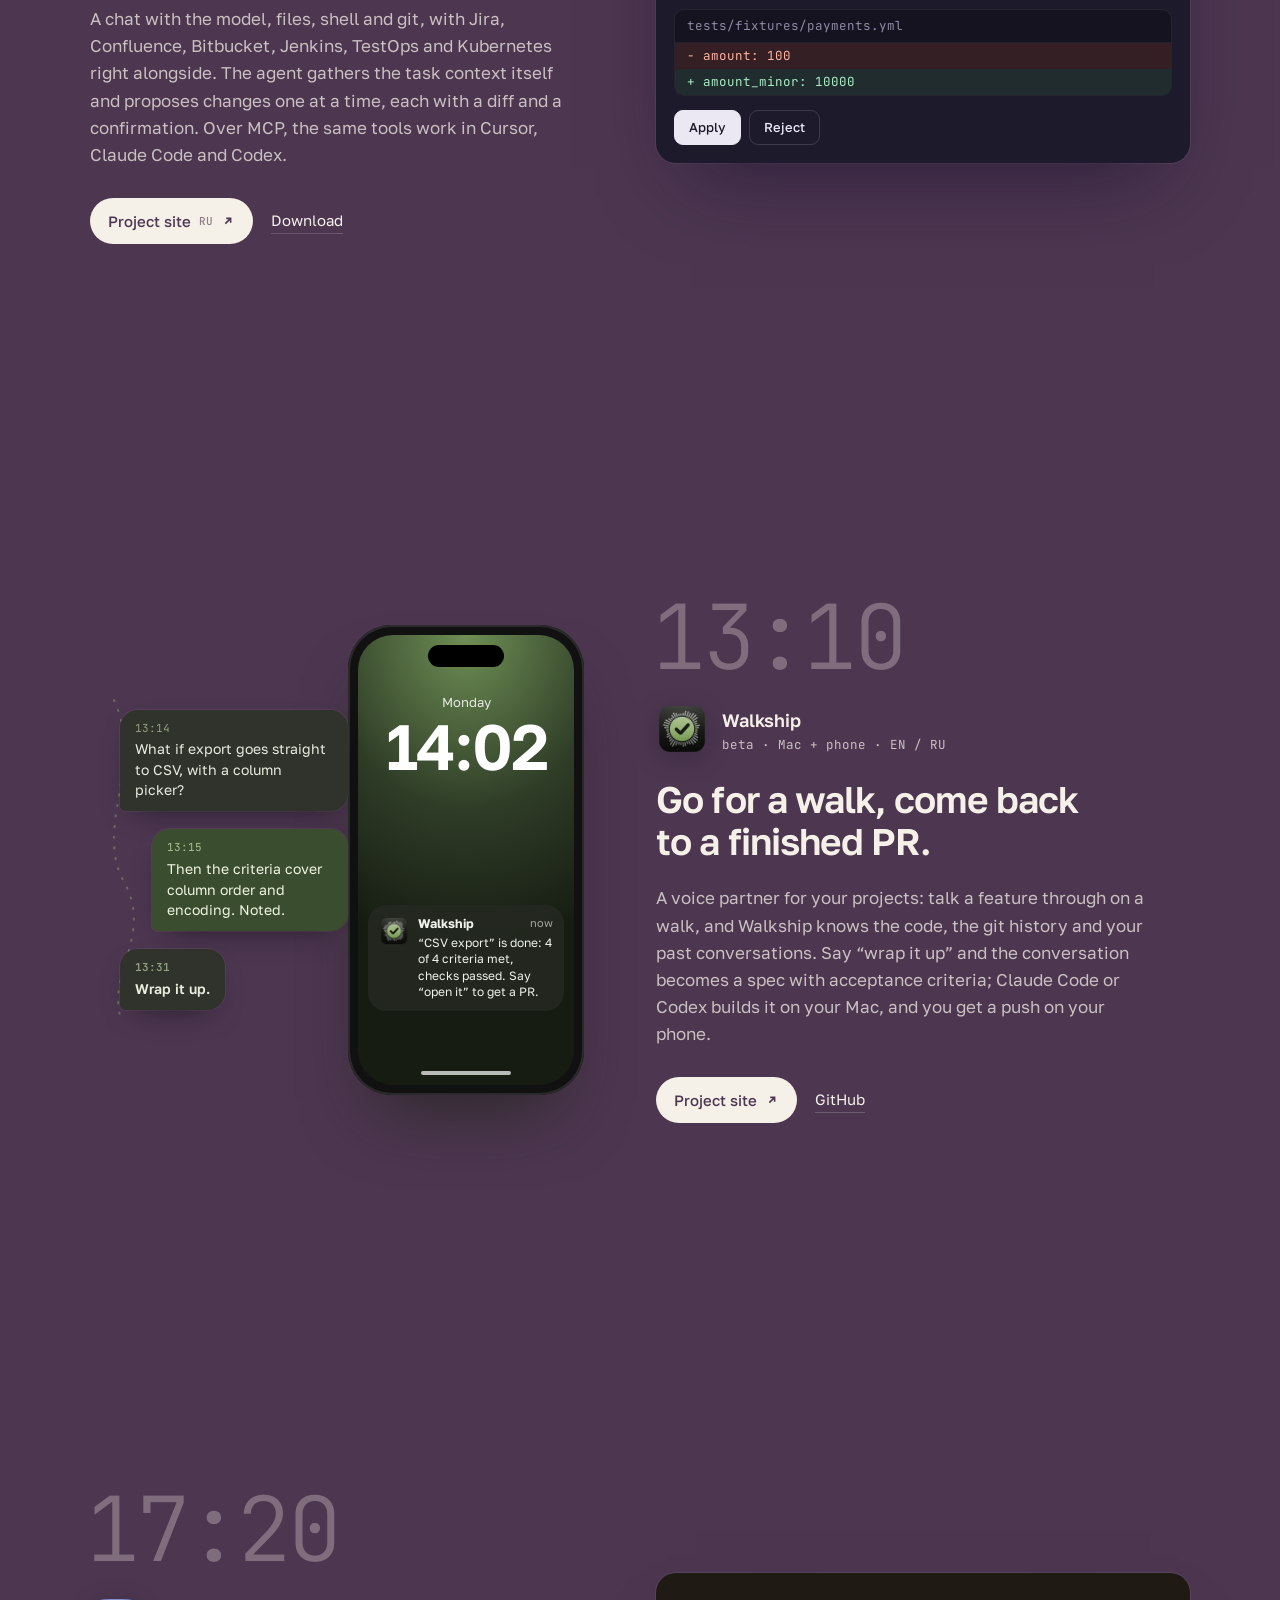
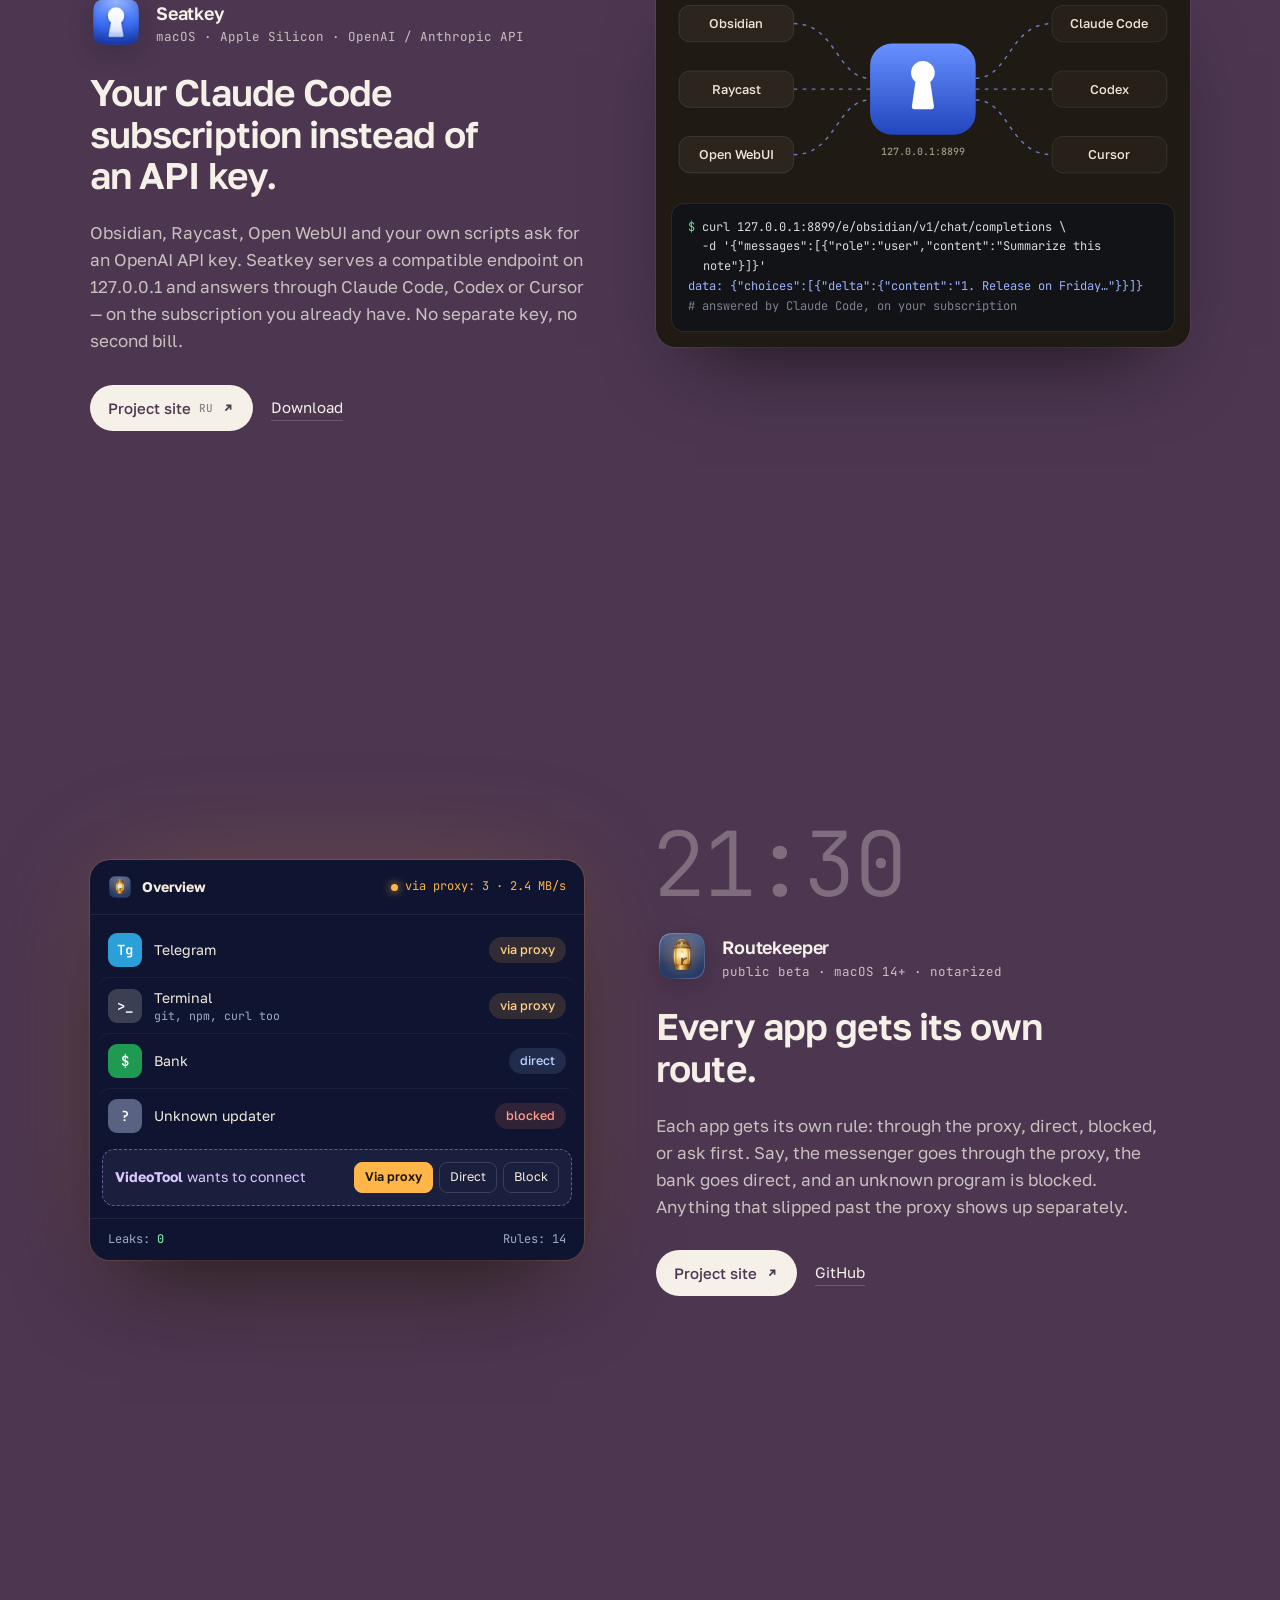
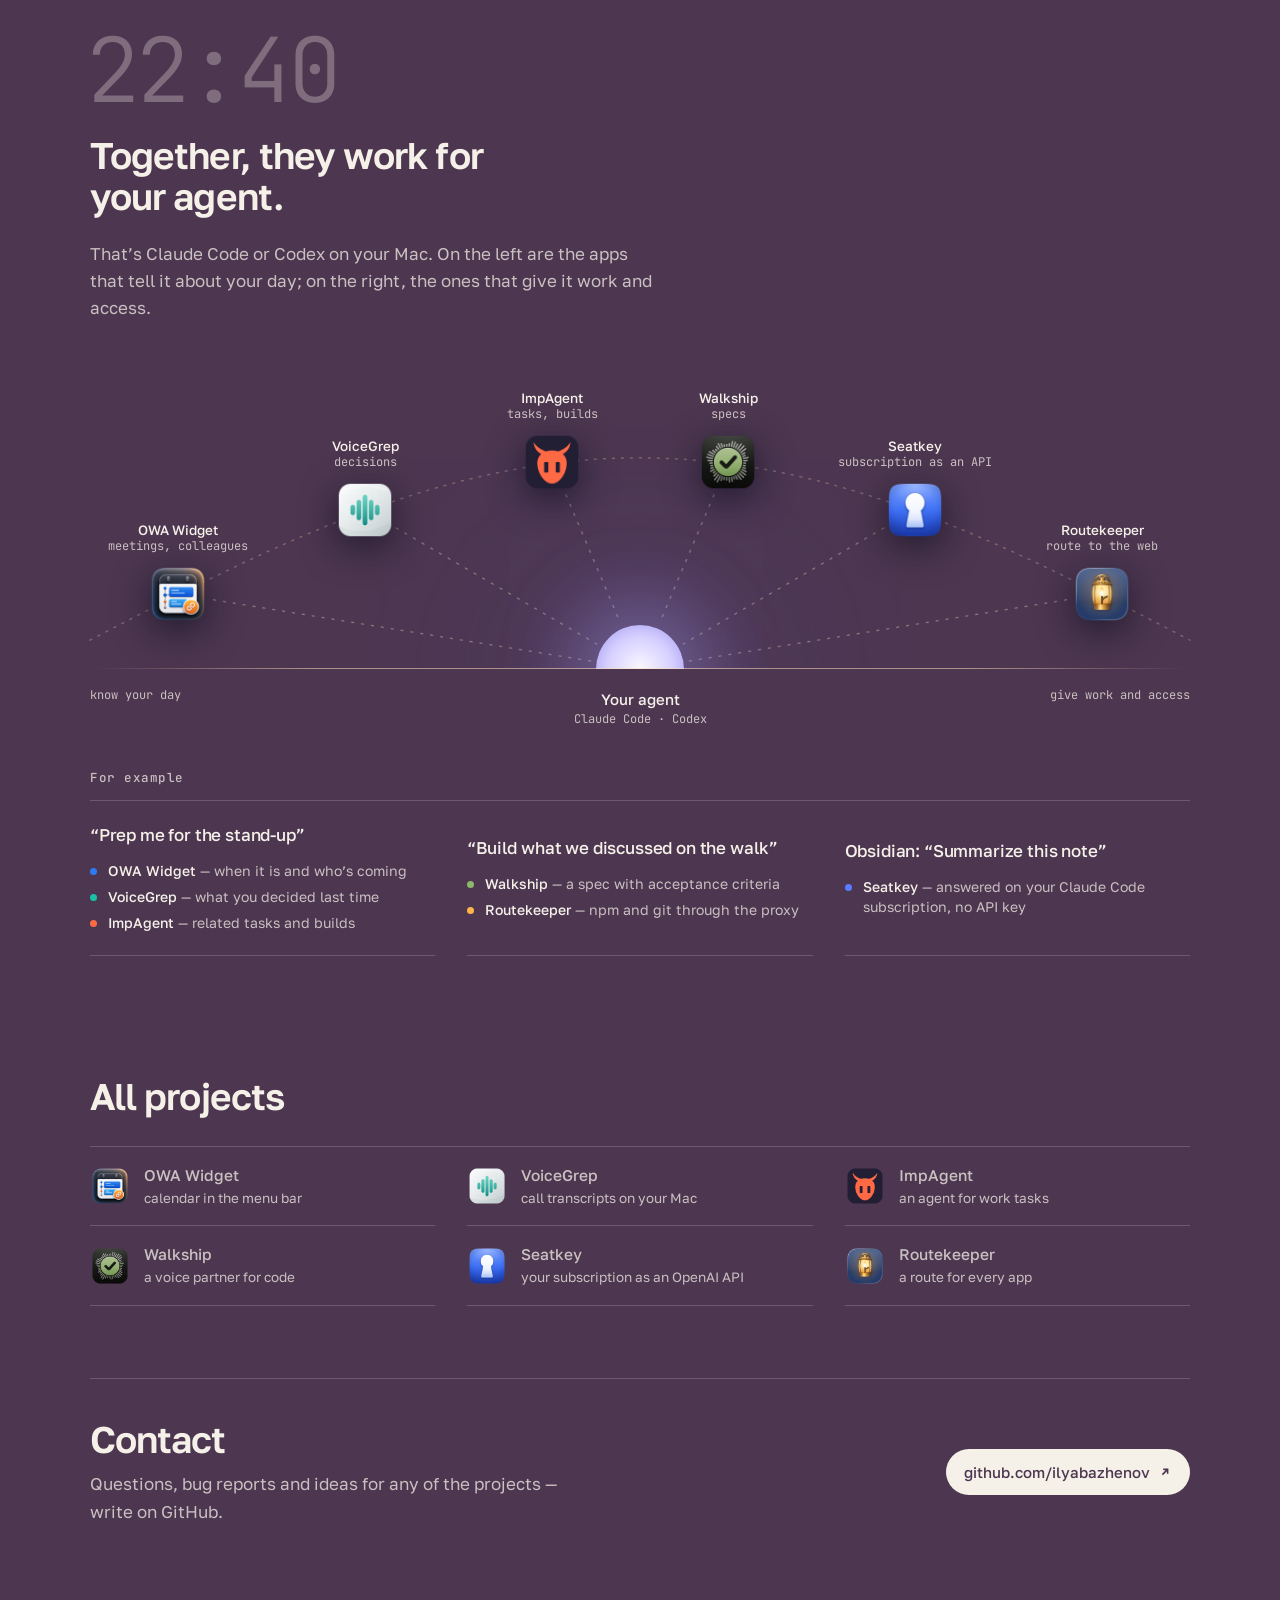
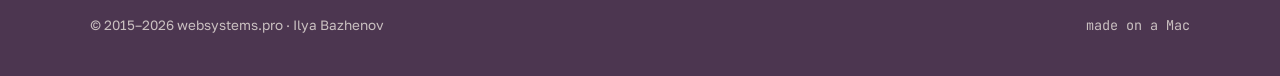
==== commit a196e66e: "Блок «Вместе они работают на вашего агента»: дуга дня ночью, линии от приложений к агенту и три прим" ====
--- a/en/index.html
+++ b/en/index.html
@@ -100,10 +100,10 @@
         <div class="ch-time">09:48</div>
         <div class="ch-app">
           <img src="../assets/icons/owawidget.png" alt="" width="52" height="52">
-          <div><b>OWA Widget</b><span>macOS 13+ · free · open source</span></div>
+          <div><b>OWA Widget</b><span>macOS 13+ · MCP · free · open source</span></div>
         </div>
         <h2>Meeting in 12&nbsp;minutes. The link is already here.</h2>
-        <p class="story">A calendar in the menu bar: meetings from Exchange, Google and iCloud on one timeline. The app finds the Teams, Zoom, Webex, Google Meet or KTalk link on its own, and a Join button appears half an hour before the start.</p>
+        <p class="story">A calendar in the menu bar: meetings from Exchange, Google and iCloud on one timeline. The app finds the Teams, Zoom, Webex, Google Meet or KTalk link on its own, and a Join button appears half an hour before the start. Over MCP, your AI assistant sees the calendar too: it finds colleagues and free time, and creates a meeting only after you confirm it in the app.</p>
         <div class="ch-links">
           <a class="go" href="https://ilyabazhenov.github.io/mac-owa-widget/" target="_blank">Project site <svg viewBox="0 0 16 16" fill="none" stroke="currentColor" stroke-width="1.8"><path d="M5 11l6-6M6 5h5v5"/></svg></a>
           <a class="sub" href="https://github.com/ilyabazhenov/mac-owa-widget" target="_blank">Source on GitHub</a>
@@ -138,10 +138,10 @@
         <div class="ch-time">10:47</div>
         <div class="ch-app">
           <img src="../assets/icons/voicegrep.png" alt="" width="52" height="52">
-          <div><b>VoiceGrep</b><span>macOS 14.4+ · v1.9 · 100% local</span></div>
+          <div><b>VoiceGrep</b><span>macOS 14.4+ · v1.9 · MCP · 100% local</span></div>
         </div>
         <h2>Call transcripts, right on your Mac.</h2>
-        <p class="story">Records two tracks: your microphone and the call audio. After the call, it transcribes the recording on-device and labels who said what. It recognizes people by voice — you only need to name each one once. Nothing is sent to the cloud.</p>
+        <p class="story">Records two tracks: your microphone and the call audio. After the call, it transcribes the recording on-device and labels who said what. It recognizes people by voice — you only need to name each one once. Nothing is sent to the cloud. Turn on MCP, and Claude Code, Codex and Cursor can search your meeting archive.</p>
         <div class="ch-links">
           <a class="go" href="https://voicegrep.com/en/" target="_blank">Project site <svg viewBox="0 0 16 16" fill="none" stroke="currentColor" stroke-width="1.8"><path d="M5 11l6-6M6 5h5v5"/></svg></a>
           <a class="sub" href="https://voicegrep.com/en/#t-install" target="_blank">Download</a>
@@ -317,6 +317,59 @@
     </div>
   </section>
 
+  <!-- 22:40 — how the apps work together -->
+  <section class="ch eco" id="ecosystem" data-time="22:40" data-sky="#0e1430,#090d1c" data-ink="light" data-stars="0.95" data-phase="night">
+    <div class="wrap">
+      <div class="eco-head rv">
+        <div class="ch-time">22:40</div>
+        <h2>Together, they work for your&nbsp;agent.</h2>
+        <p class="story">That’s Claude Code or Codex on your Mac. On the left are the apps that tell it about your day; on the right, the ones that give it work and access.</p>
+      </div>
+
+      <div class="eco-sky rv" id="ecoSky">
+        <svg class="eco-lines" id="ecoLines" aria-hidden="true"></svg>
+        <div class="eco-rise" aria-hidden="true"><div class="eco-orb"></div></div>
+        <div class="horizon" aria-hidden="true"></div>
+        <a class="eco-pt" data-app="owa" href="#owawidget" style="--x:8;--y:25;--c:#2f7bf6"><img src="../assets/icons/owawidget.png" alt=""><span class="lbl"><b>OWA Widget</b>meetings, colleagues</span></a>
+        <a class="eco-pt" data-app="vg" href="#voicegrep" style="--x:25;--y:53;--c:#19c2a6"><img src="../assets/icons/voicegrep.png" alt=""><span class="lbl"><b>VoiceGrep</b>decisions</span></a>
+        <a class="eco-pt" data-app="imp" href="#impagent" style="--x:42;--y:69;--c:#ff6a45"><img src="../assets/icons/impagent.png" alt=""><span class="lbl"><b>ImpAgent</b>tasks, builds</span></a>
+        <a class="eco-pt" data-app="walk" href="#walkship" style="--x:58;--y:69;--c:#8db86b"><img src="../assets/icons/walkship.png" alt=""><span class="lbl"><b>Walkship</b>specs</span></a>
+        <a class="eco-pt" data-app="seat" href="#seatkey" style="--x:75;--y:53;--c:#5b7cff"><img src="../assets/icons/seatkey.png" alt=""><span class="lbl"><b>Seatkey</b>subscription as an API</span></a>
+        <a class="eco-pt" data-app="rk" data-out="1" href="#routekeeper" style="--x:92;--y:25;--c:#ffb547"><img src="../assets/icons/routekeeper.png" alt=""><span class="lbl"><b>Routekeeper</b>route to the web</span></a>
+        <div class="eco-agent"><b>Your agent</b><span>Claude Code · Codex</span></div>
+        <span class="eco-cap l">know your day</span>
+        <span class="eco-cap r">give work and access</span>
+      </div>
+
+      <div class="eco-ex rv">
+        <div class="eco-ex-h">For example</div>
+        <div class="eco-sc-list">
+          <button class="eco-sc" type="button" data-apps="owa vg imp" aria-pressed="false">
+            <span class="q">“Prep me for the stand-up”</span>
+            <ul>
+              <li style="--c:#2f7bf6"><i></i><span><b>OWA Widget</b> — when it is and who’s coming</span></li>
+              <li style="--c:#19c2a6"><i></i><span><b>VoiceGrep</b> — what you decided last time</span></li>
+              <li style="--c:#ff6a45"><i></i><span><b>ImpAgent</b> — related tasks and builds</span></li>
+            </ul>
+          </button>
+          <button class="eco-sc" type="button" data-apps="walk rk" aria-pressed="false">
+            <span class="q">“Build what we discussed on the walk”</span>
+            <ul>
+              <li style="--c:#8db86b"><i></i><span><b>Walkship</b> — a spec with acceptance criteria</span></li>
+              <li style="--c:#ffb547"><i></i><span><b>Routekeeper</b> — npm and git through the proxy</span></li>
+            </ul>
+          </button>
+          <button class="eco-sc" type="button" data-apps="seat" aria-pressed="false">
+            <span class="q">Obsidian: “Summarize this note”</span>
+            <ul>
+              <li style="--c:#5b7cff"><i></i><span><b>Seatkey</b> — answered on your Claude Code subscription, no API key</span></li>
+            </ul>
+          </button>
+        </div>
+      </div>
+    </div>
+  </section>
+
   <!-- 23:50 — all projects and contact -->
   <section class="end" id="contact" data-time="23:50" data-sky="#07080d,#0c0e17" data-ink="light" data-stars="1" data-phase="night">
     <div class="wrap">
--- a/assets/site.css
+++ b/assets/site.css
@@ -320,6 +320,88 @@
 .rk-foot { display: flex; justify-content: space-between; padding: 12px 18px; font-size: 12px; color: #a3abc4; border-top: 1px solid rgba(255, 255, 255, 0.07); }
 .rk-foot b { color: #7fd8a4; font-weight: 500; }
 
+/* ---------- 22:40 — созвездие ---------- */
+.eco { overflow: hidden; }
+/* блок подводит к «Все проекты»: без лишнего воздуха между ними, левый край общий */
+.ch.eco { padding-bottom: 48px; }
+.eco + .end { min-height: auto; padding-top: 72px; }
+.end .wrap { width: 100%; }
+.eco-head { max-width: 640px; }
+.eco .story { max-width: 52ch; }
+
+.eco-sky { position: relative; height: 300px; margin-top: 48px; }
+.eco-lines { position: absolute; left: 0; top: 0; overflow: visible; pointer-events: none; }
+.eco-lines .arc { fill: none; stroke: rgba(255, 220, 180, 0.28); stroke-width: 1.5; stroke-dasharray: 2 7; stroke-linecap: round; }
+.eco-lines .ray {
+  fill: none; stroke: rgba(255, 228, 200, 0.34); stroke-width: 1.4; stroke-dasharray: 2 8; stroke-linecap: round;
+  animation: eco-flow 2.6s linear infinite; transition: stroke .4s, stroke-width .4s, opacity .4s;
+}
+.eco-lines .ray.on { stroke: var(--c); stroke-width: 2; animation-duration: 1.1s; }
+@keyframes eco-flow { to { stroke-dashoffset: -20; } }
+
+.eco-rise { position: absolute; left: 50%; bottom: 0; width: min(520px, 100%); height: 240px; transform: translateX(-50%); overflow: hidden; pointer-events: none; }
+.eco-orb {
+  position: absolute; left: 50%; bottom: -44px; width: 88px; height: 88px; margin-left: -44px; border-radius: 50%;
+  background: radial-gradient(circle, #fbf8ff 0%, #d6d0ff 52%, #9a90ee 100%);
+  box-shadow: 0 0 70px 26px rgba(170, 160, 255, 0.34), 0 0 220px 80px rgba(120, 110, 230, 0.16);
+}
+
+.eco-pt { position: absolute; left: calc(var(--x) * 1%); bottom: calc(var(--y) * 1%); width: 0; height: 0; text-decoration: none; transition: opacity .4s; }
+.eco-pt img {
+  position: absolute; left: -30px; top: -30px; width: 60px; height: 60px;
+  filter: drop-shadow(0 10px 18px rgba(4, 6, 20, 0.6));
+  transition: transform .3s cubic-bezier(.3, .7, .4, 1.4);
+}
+.eco-pt:hover img, .eco-pt.on img { transform: scale(1.08); }
+.eco-pt .lbl {
+  position: absolute; left: 0; bottom: 40px; transform: translateX(-50%);
+  text-align: center; white-space: nowrap; font: 400 12px var(--mono); color: var(--ink-soft);
+}
+.eco-pt .lbl b { display: block; font: 500 13.5px var(--sans); color: var(--ink); }
+
+.eco-agent { position: absolute; left: 50%; top: calc(100% + 18px); transform: translateX(-50%); text-align: center; white-space: nowrap; }
+.eco-agent b { display: block; font-weight: 500; font-size: 15px; }
+.eco-agent span { display: block; font: 400 12px var(--mono); color: var(--ink-soft); }
+.eco-cap { position: absolute; top: calc(100% + 18px); font: 400 12px var(--mono); color: var(--ink-soft); }
+.eco-cap.l { left: 0; }
+.eco-cap.r { right: 0; }
+
+.eco.focus .eco-lines .ray:not(.on) { opacity: .22; }
+.eco.focus .eco-pt:not(.on) { opacity: .35; }
+
+.eco-ex { margin-top: 100px; }
+.eco-ex-h { font: 500 12.5px var(--mono); color: var(--ink-soft); letter-spacing: 0.04em; }
+.eco-sc-list { display: grid; grid-template-columns: repeat(3, minmax(0, 1fr)); gap: 0 32px; margin-top: 14px; border-top: 1px solid var(--hair); }
+.eco-sc {
+  position: relative; display: block; text-align: left; cursor: pointer;
+  padding: 20px 0 22px; border: 0; border-bottom: 1px solid var(--hair); background: none;
+  color: inherit; font: inherit;
+}
+.eco-sc::before {
+  content: ""; position: absolute; left: 0; right: 0; top: -1px; height: 2px; background: var(--ink);
+  transform: scaleX(0); transform-origin: left; transition: transform .4s ease;
+}
+.eco-sc[aria-pressed="true"]::before { transform: scaleX(1); }
+.eco-sc .q { display: block; font-weight: 500; font-size: 17px; letter-spacing: -0.01em; }
+.eco-sc ul { list-style: none; margin: 12px 0 0; padding: 0; display: grid; gap: 6px; font-size: 14px; line-height: 1.45; color: var(--ink-soft); }
+.eco-sc li { display: grid; grid-template-columns: 8px 1fr; gap: 10px; align-items: baseline; }
+.eco-sc li i { width: 7px; height: 7px; border-radius: 50%; background: var(--c); transform: translateY(-1px); }
+.eco-sc li b { color: var(--ink); font-weight: 500; }
+.eco-sc:focus-visible { outline: 2px solid var(--ink); outline-offset: 4px; border-radius: 4px; }
+
+@media (max-width: 640px) {
+  .eco-sky { height: 260px; margin-top: 88px; }
+  .eco-pt img { left: -22px; top: -22px; width: 44px; height: 44px; }
+  .eco-pt .lbl { bottom: 30px; font-size: 0; }
+  .eco-pt .lbl b { font-size: 12px; }
+  /* у краёв и в паре у вершины подписи выровнены наружу, иначе обрезаются или сходятся */
+  .eco-pt:is([data-app="owa"], [data-app="walk"]) .lbl { transform: translateX(-22px); text-align: left; }
+  .eco-pt:is([data-app="rk"], [data-app="imp"]) .lbl { left: auto; right: -22px; transform: none; text-align: right; }
+  .eco-cap { display: none; }
+  .eco-ex { margin-top: 96px; }
+  .eco-sc-list { grid-template-columns: 1fr; }
+}
+
 /* ---------- end ---------- */
 .end { min-height: 100vh; padding: 140px 0 60px; display: flex; flex-direction: column; justify-content: center; }
 .end h2 { font-size: clamp(28px, 2.9vw, 40px); font-weight: 600; letter-spacing: -0.025em; line-height: 1.12; margin: 0; }
@@ -338,6 +420,8 @@
 /* дневные главы приглушены (небо — data-sky-dark), а макеты показаны в тёмном оформлении */
 :root[data-theme="dark"] { color-scheme: dark; }
 :root[data-theme="dark"] .hero-glow { opacity: .6; }
+/* крупное время главы: 14% светлых чернил на тёмном небе почти не видно */
+:root[data-theme="dark"] .ch-time { color: rgba(245, 240, 232, 0.3); }
 :root[data-theme="dark"] :is(.owa, .vg, .seat) { box-shadow: 0 40px 80px -40px rgba(0, 0, 0, 0.7), 0 0 0 1px rgba(255, 255, 255, 0.07); }
 
 :root[data-theme="dark"] .owa { background: #1e1e20; color: #ececee; }
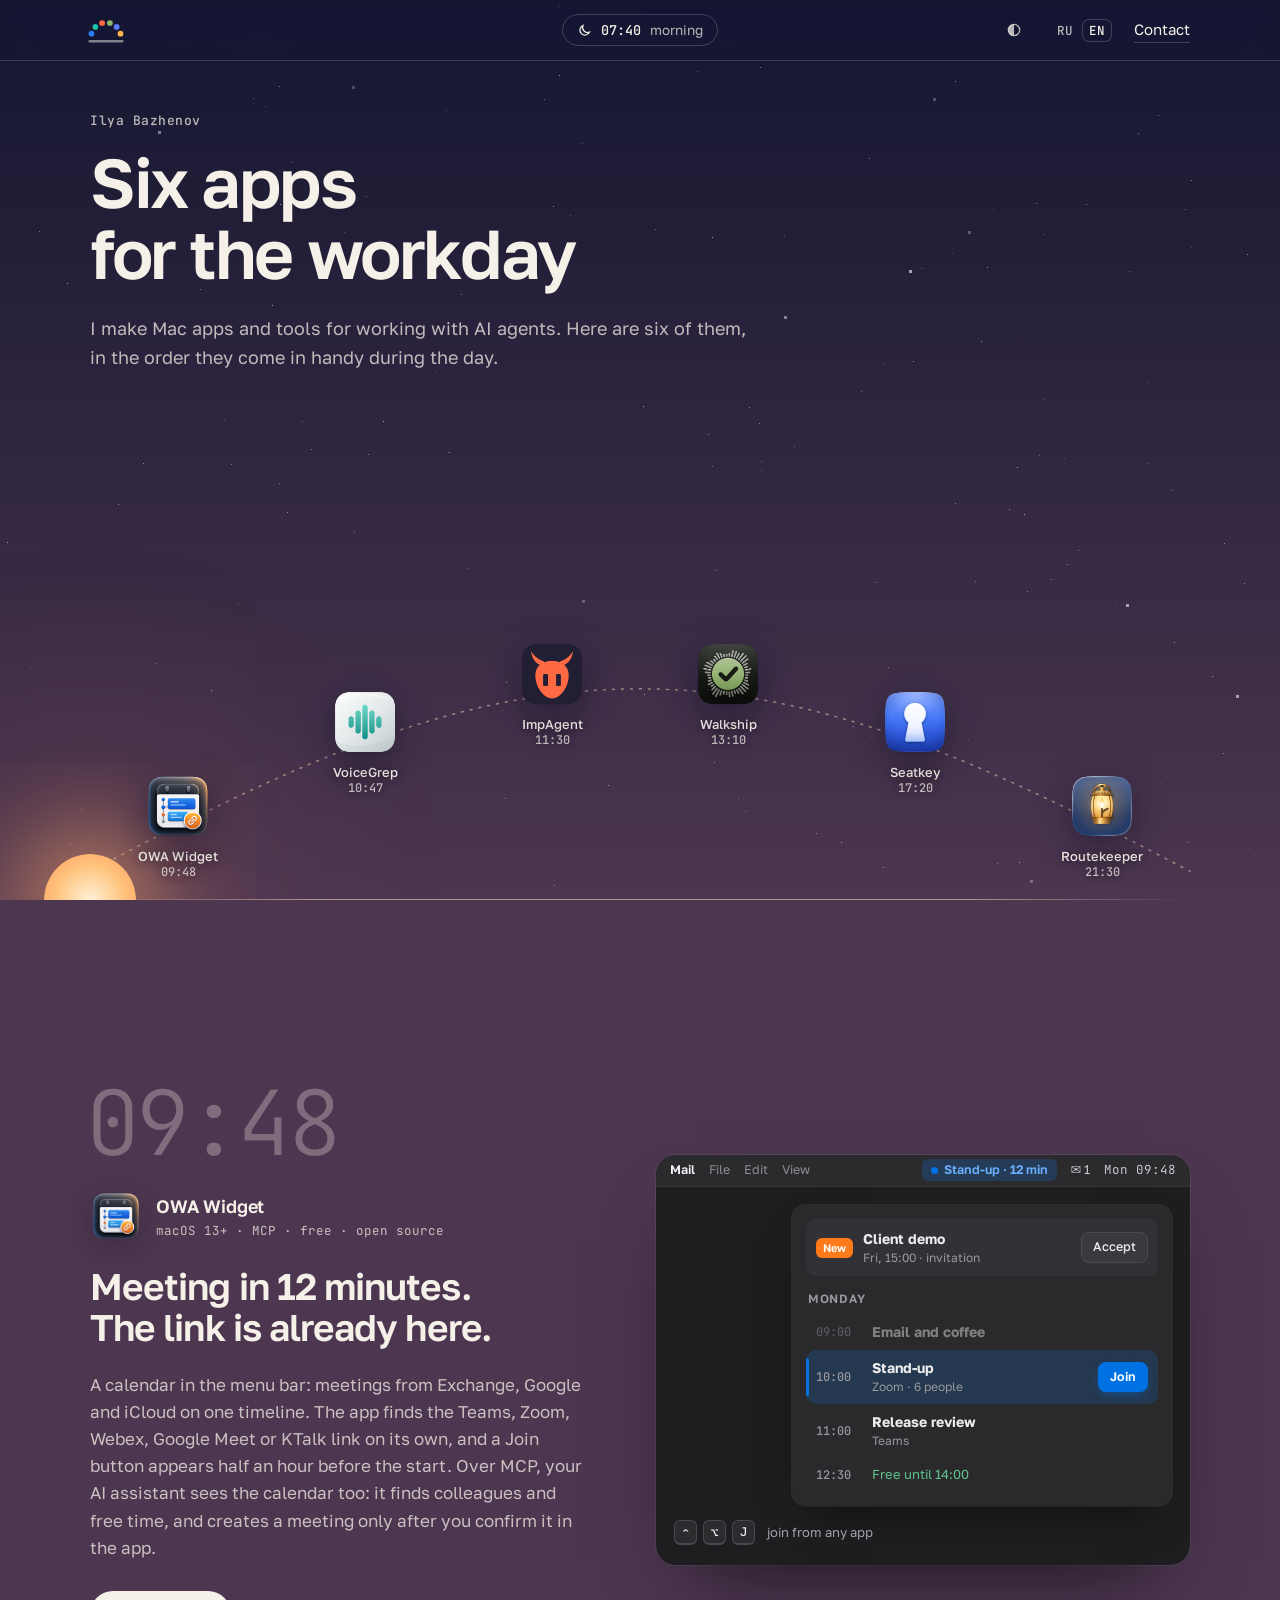
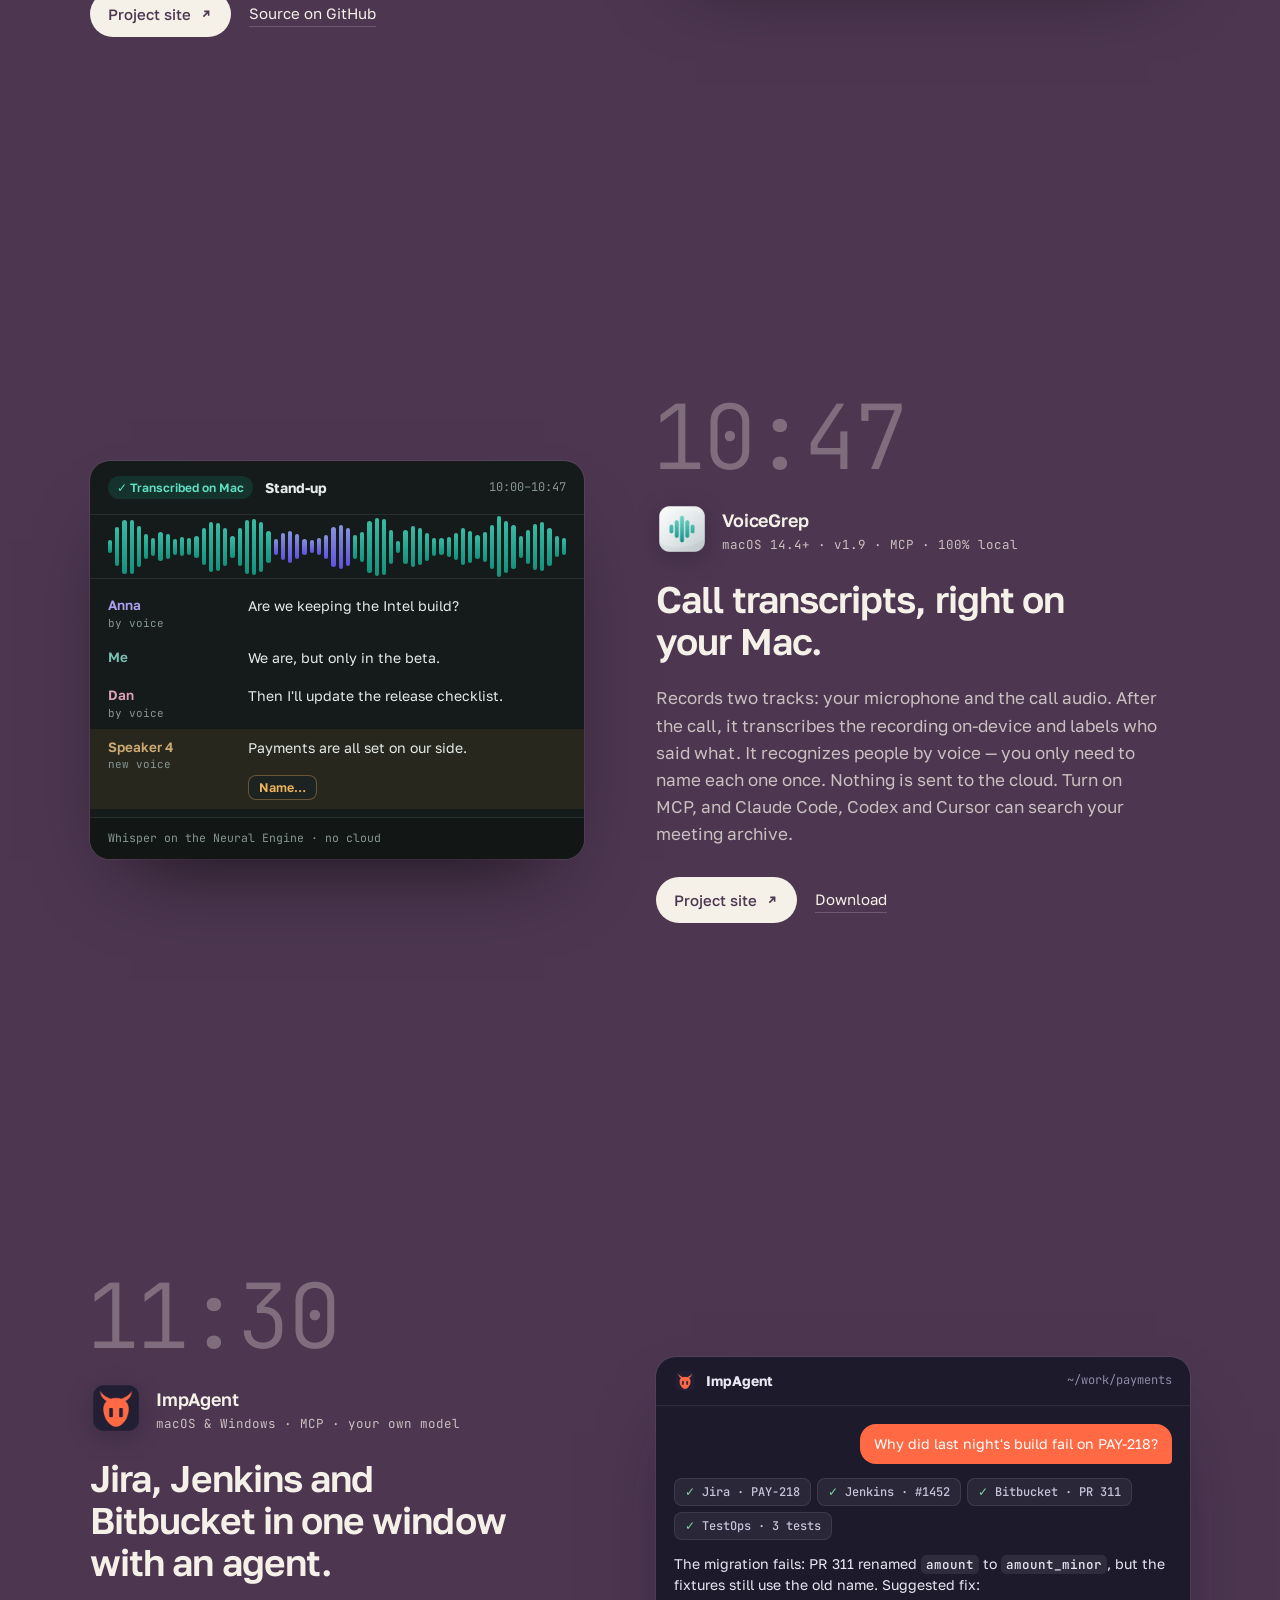
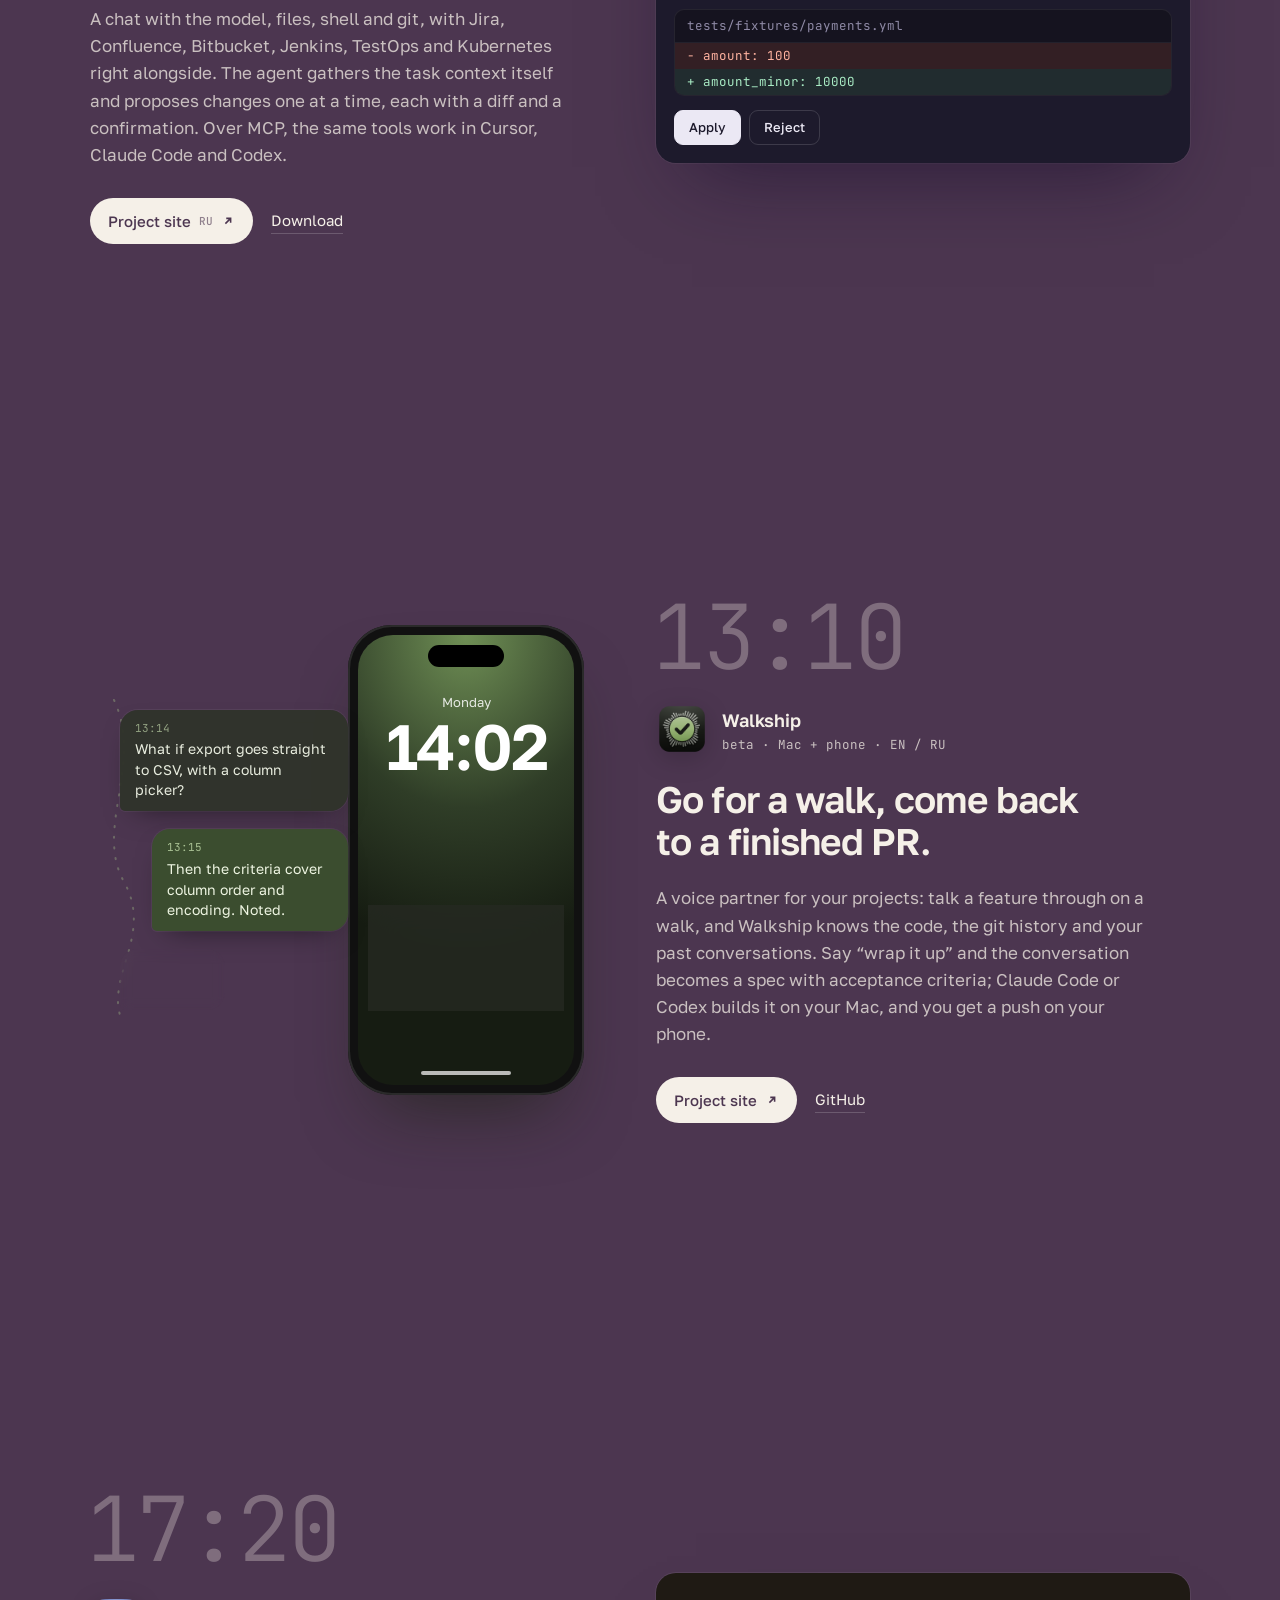
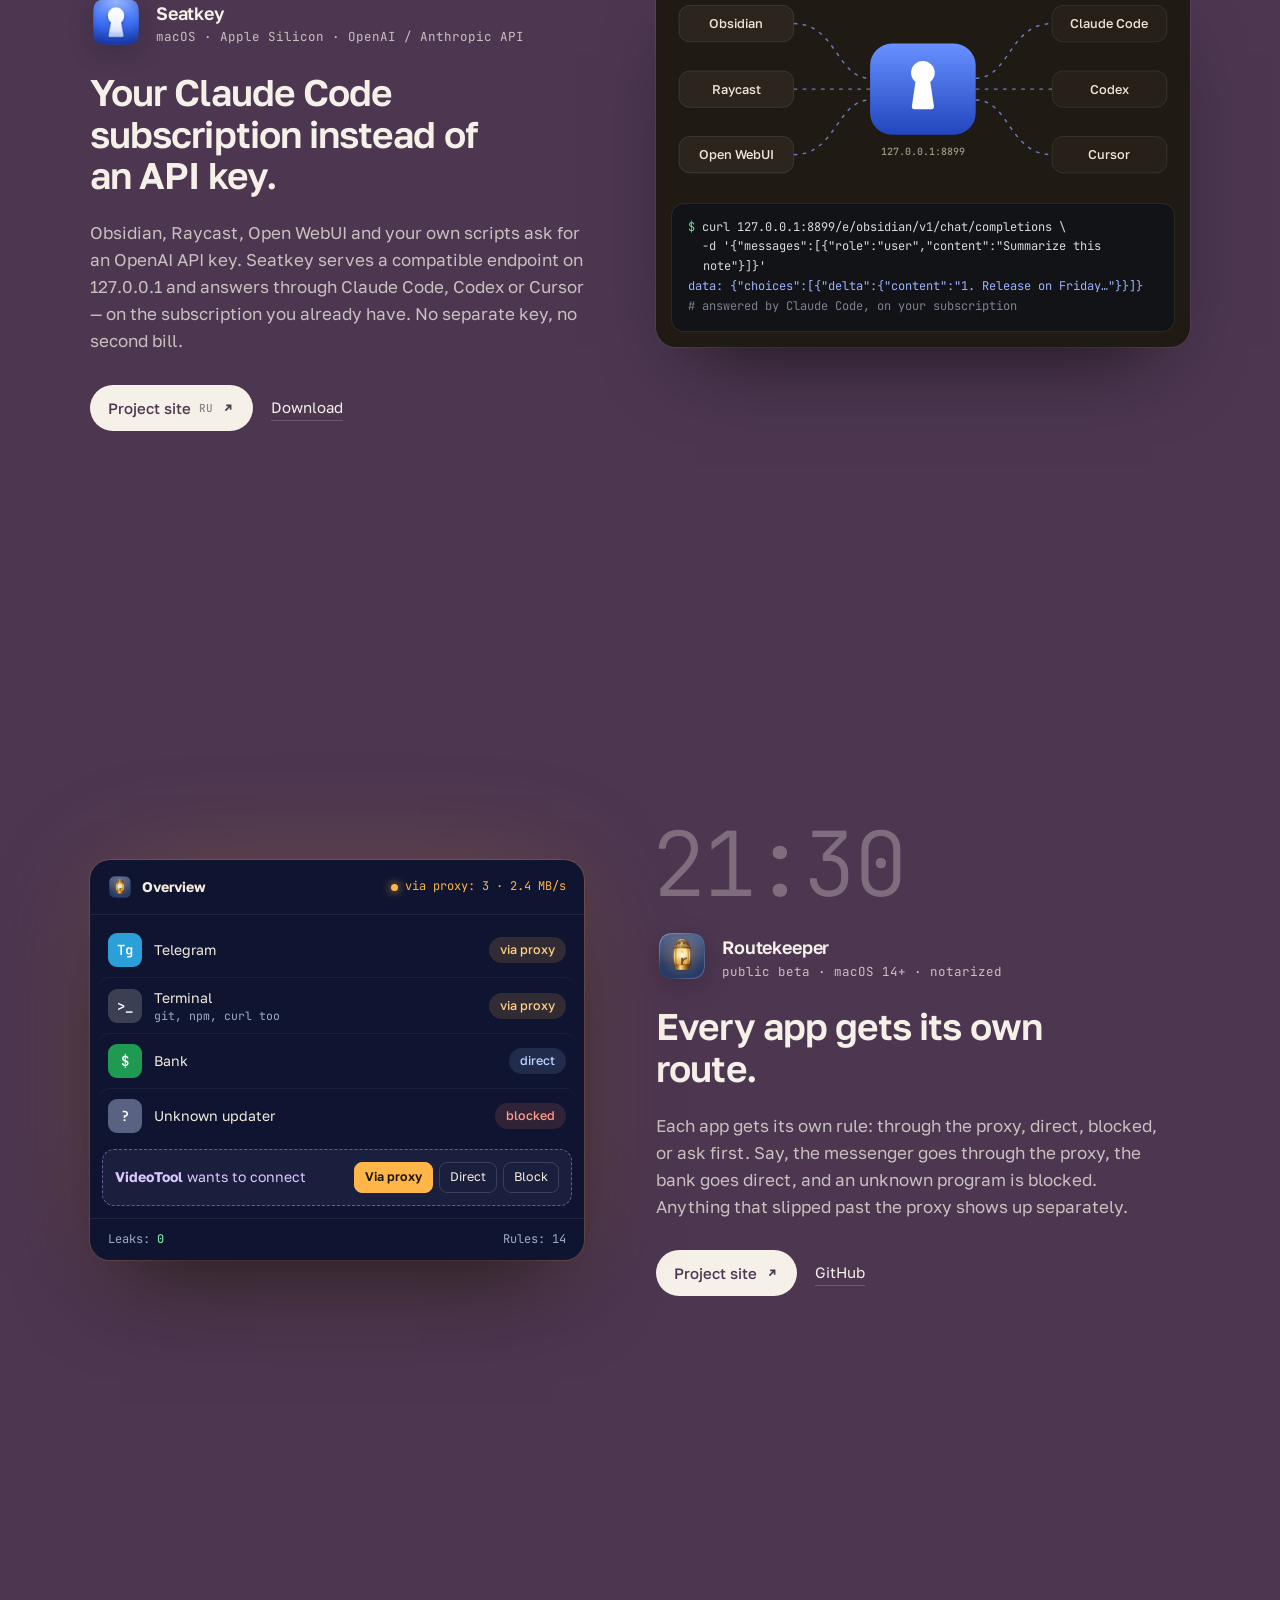
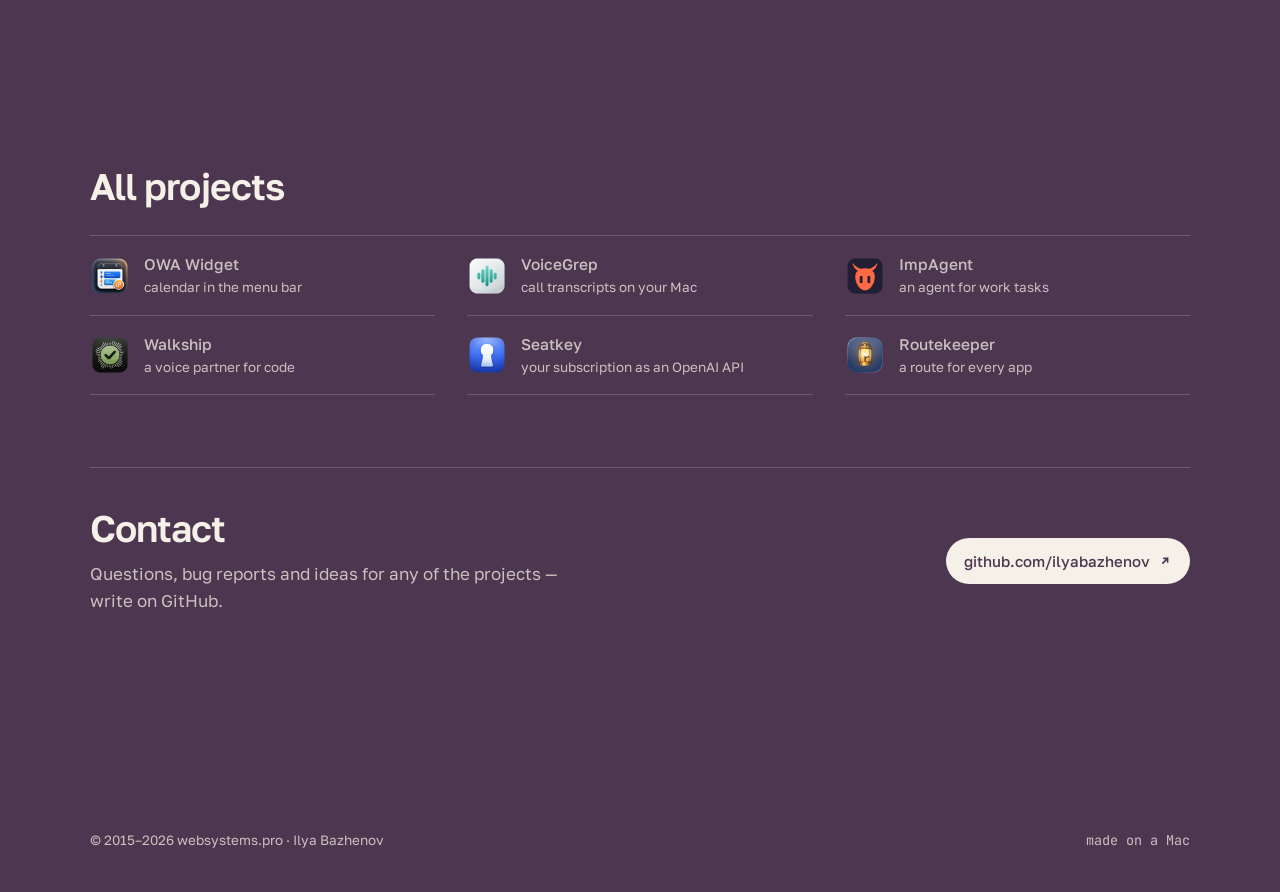
==== commit c18ef235: "OWA Widget и VoiceGrep: в карточках сказано про MCP — ассистент видит календарь и ищет по архиву вст" ====
--- a/en/index.html
+++ b/en/index.html
@@ -317,59 +317,6 @@
     </div>
   </section>
 
-  <!-- 22:40 — how the apps work together -->
-  <section class="ch eco" id="ecosystem" data-time="22:40" data-sky="#0e1430,#090d1c" data-ink="light" data-stars="0.95" data-phase="night">
-    <div class="wrap">
-      <div class="eco-head rv">
-        <div class="ch-time">22:40</div>
-        <h2>Together, they work for your&nbsp;agent.</h2>
-        <p class="story">That’s Claude Code or Codex on your Mac. On the left are the apps that tell it about your day; on the right, the ones that give it work and access.</p>
-      </div>
-
-      <div class="eco-sky rv" id="ecoSky">
-        <svg class="eco-lines" id="ecoLines" aria-hidden="true"></svg>
-        <div class="eco-rise" aria-hidden="true"><div class="eco-orb"></div></div>
-        <div class="horizon" aria-hidden="true"></div>
-        <a class="eco-pt" data-app="owa" href="#owawidget" style="--x:8;--y:25;--c:#2f7bf6"><img src="../assets/icons/owawidget.png" alt=""><span class="lbl"><b>OWA Widget</b>meetings, colleagues</span></a>
-        <a class="eco-pt" data-app="vg" href="#voicegrep" style="--x:25;--y:53;--c:#19c2a6"><img src="../assets/icons/voicegrep.png" alt=""><span class="lbl"><b>VoiceGrep</b>decisions</span></a>
-        <a class="eco-pt" data-app="imp" href="#impagent" style="--x:42;--y:69;--c:#ff6a45"><img src="../assets/icons/impagent.png" alt=""><span class="lbl"><b>ImpAgent</b>tasks, builds</span></a>
-        <a class="eco-pt" data-app="walk" href="#walkship" style="--x:58;--y:69;--c:#8db86b"><img src="../assets/icons/walkship.png" alt=""><span class="lbl"><b>Walkship</b>specs</span></a>
-        <a class="eco-pt" data-app="seat" href="#seatkey" style="--x:75;--y:53;--c:#5b7cff"><img src="../assets/icons/seatkey.png" alt=""><span class="lbl"><b>Seatkey</b>subscription as an API</span></a>
-        <a class="eco-pt" data-app="rk" data-out="1" href="#routekeeper" style="--x:92;--y:25;--c:#ffb547"><img src="../assets/icons/routekeeper.png" alt=""><span class="lbl"><b>Routekeeper</b>route to the web</span></a>
-        <div class="eco-agent"><b>Your agent</b><span>Claude Code · Codex</span></div>
-        <span class="eco-cap l">know your day</span>
-        <span class="eco-cap r">give work and access</span>
-      </div>
-
-      <div class="eco-ex rv">
-        <div class="eco-ex-h">For example</div>
-        <div class="eco-sc-list">
-          <button class="eco-sc" type="button" data-apps="owa vg imp" aria-pressed="false">
-            <span class="q">“Prep me for the stand-up”</span>
-            <ul>
-              <li style="--c:#2f7bf6"><i></i><span><b>OWA Widget</b> — when it is and who’s coming</span></li>
-              <li style="--c:#19c2a6"><i></i><span><b>VoiceGrep</b> — what you decided last time</span></li>
-              <li style="--c:#ff6a45"><i></i><span><b>ImpAgent</b> — related tasks and builds</span></li>
-            </ul>
-          </button>
-          <button class="eco-sc" type="button" data-apps="walk rk" aria-pressed="false">
-            <span class="q">“Build what we discussed on the walk”</span>
-            <ul>
-              <li style="--c:#8db86b"><i></i><span><b>Walkship</b> — a spec with acceptance criteria</span></li>
-              <li style="--c:#ffb547"><i></i><span><b>Routekeeper</b> — npm and git through the proxy</span></li>
-            </ul>
-          </button>
-          <button class="eco-sc" type="button" data-apps="seat" aria-pressed="false">
-            <span class="q">Obsidian: “Summarize this note”</span>
-            <ul>
-              <li style="--c:#5b7cff"><i></i><span><b>Seatkey</b> — answered on your Claude Code subscription, no API key</span></li>
-            </ul>
-          </button>
-        </div>
-      </div>
-    </div>
-  </section>
-
   <!-- 23:50 — all projects and contact -->
   <section class="end" id="contact" data-time="23:50" data-sky="#07080d,#0c0e17" data-ink="light" data-stars="1" data-phase="night">
     <div class="wrap">
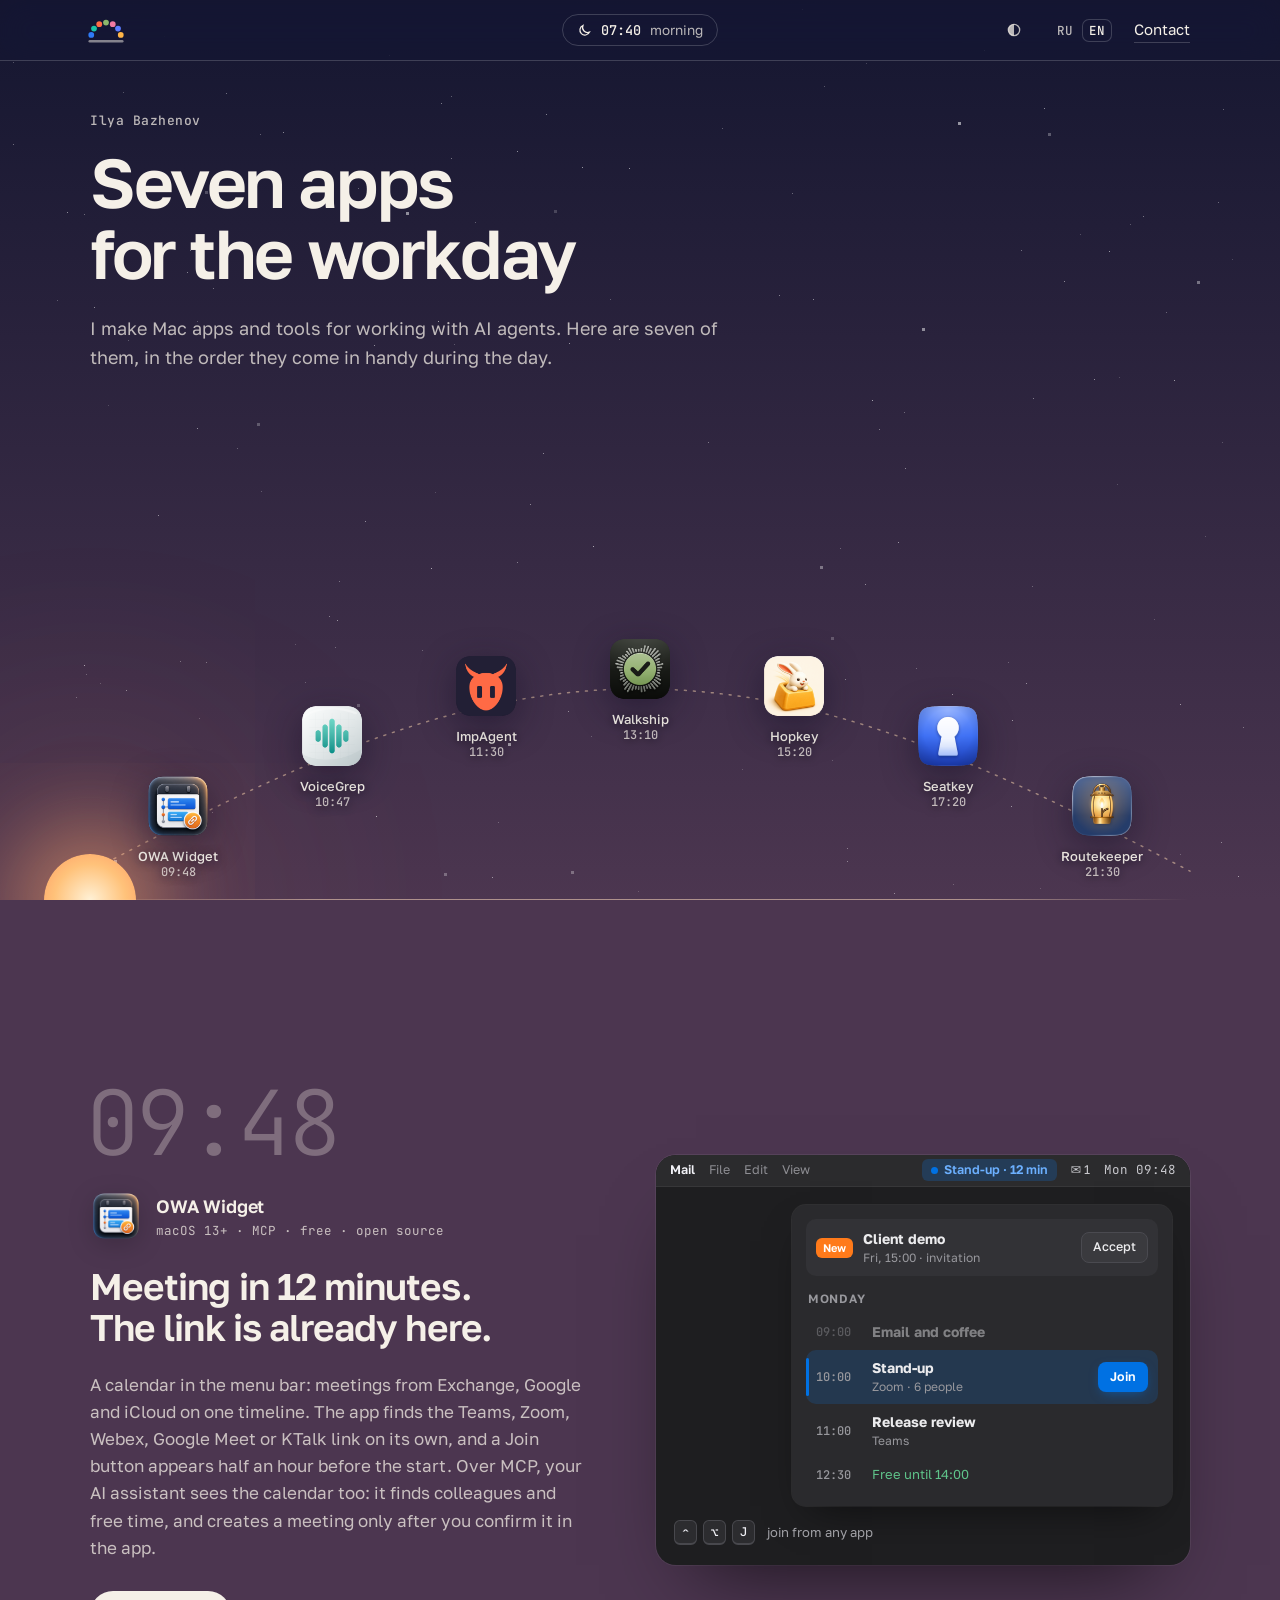
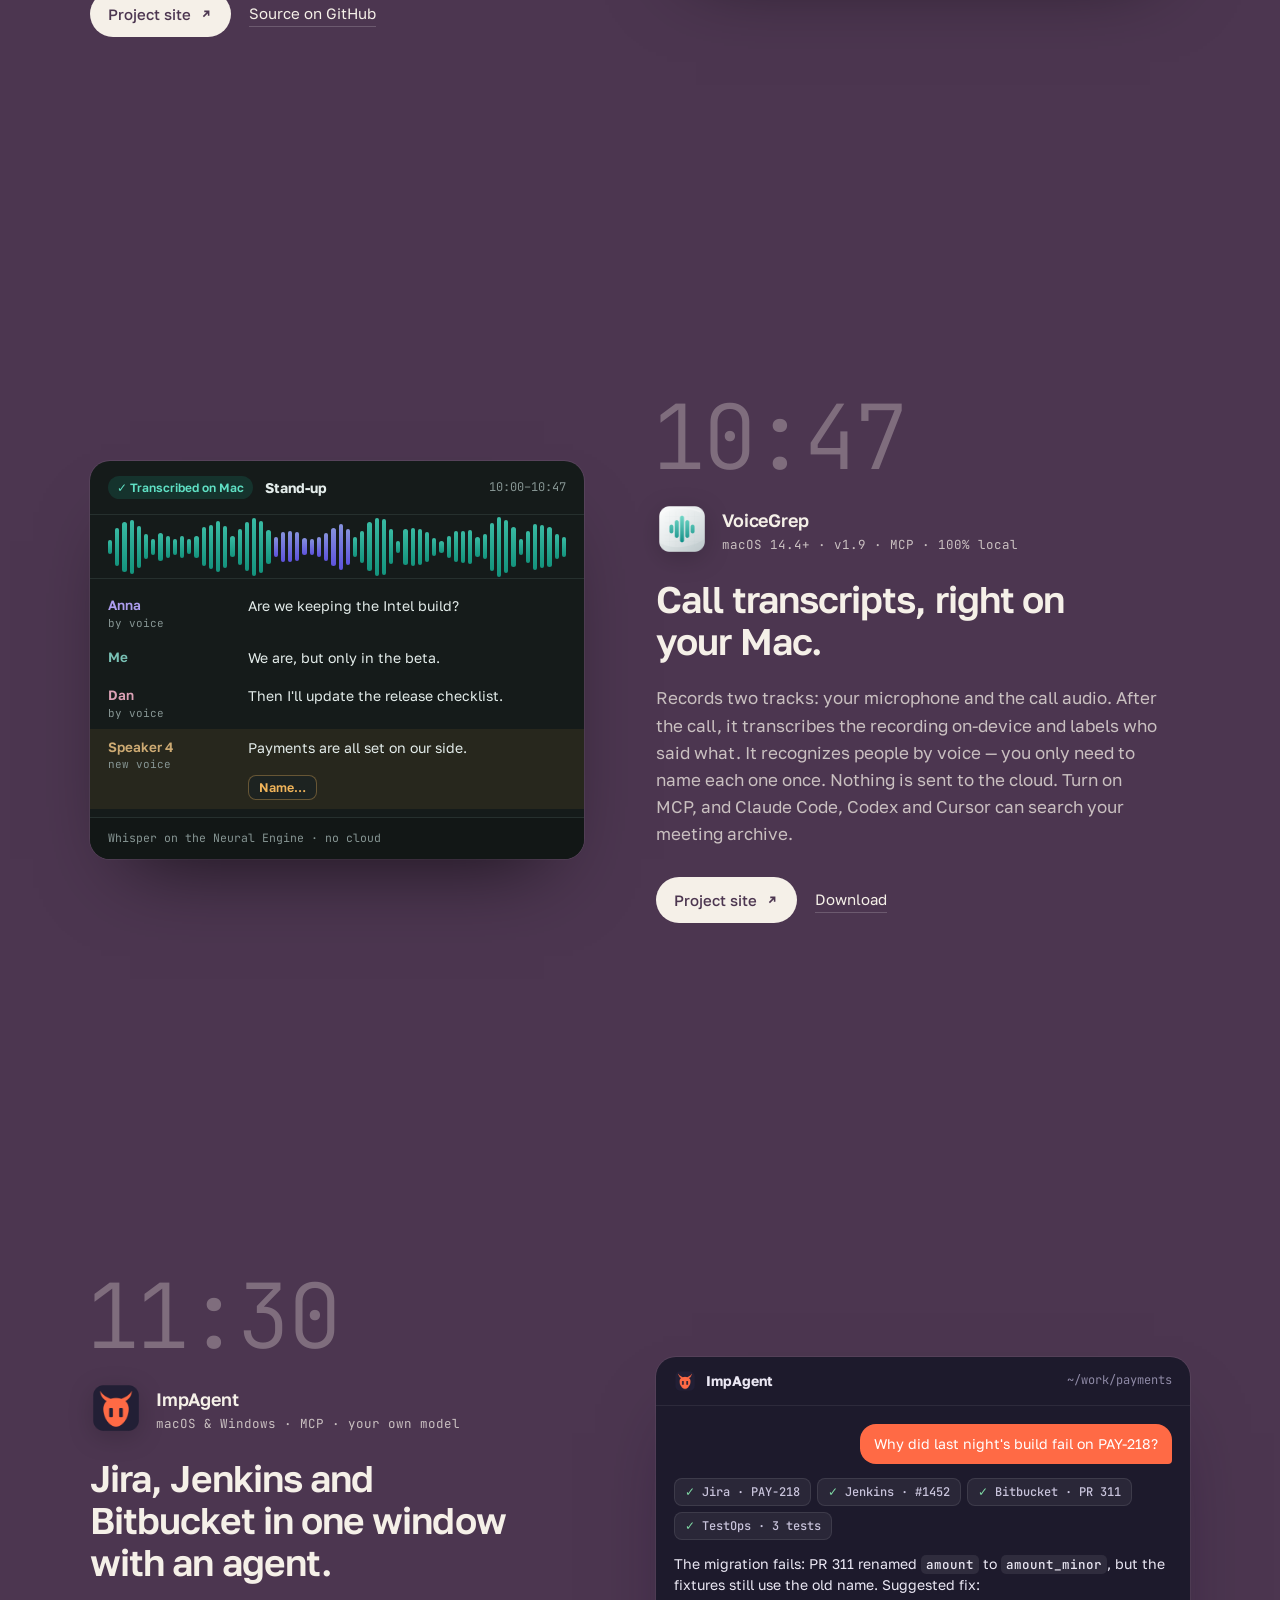
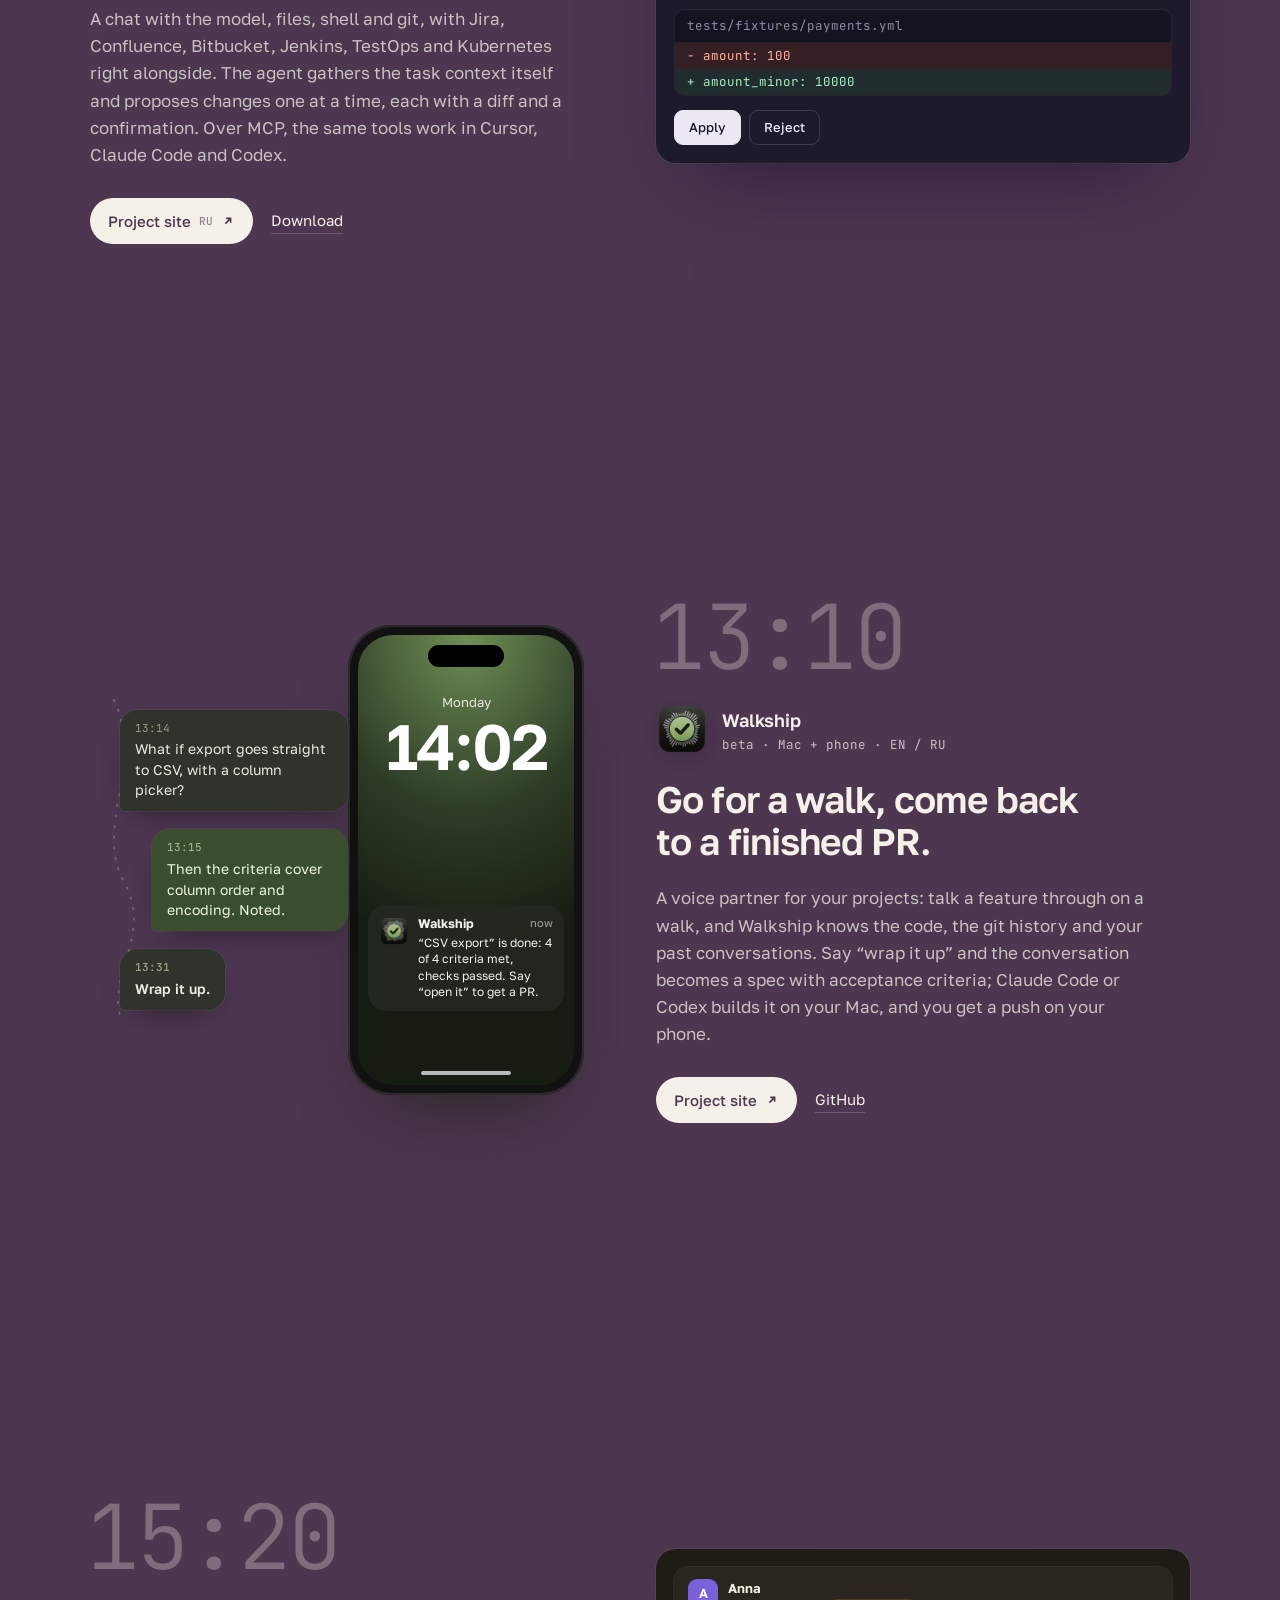
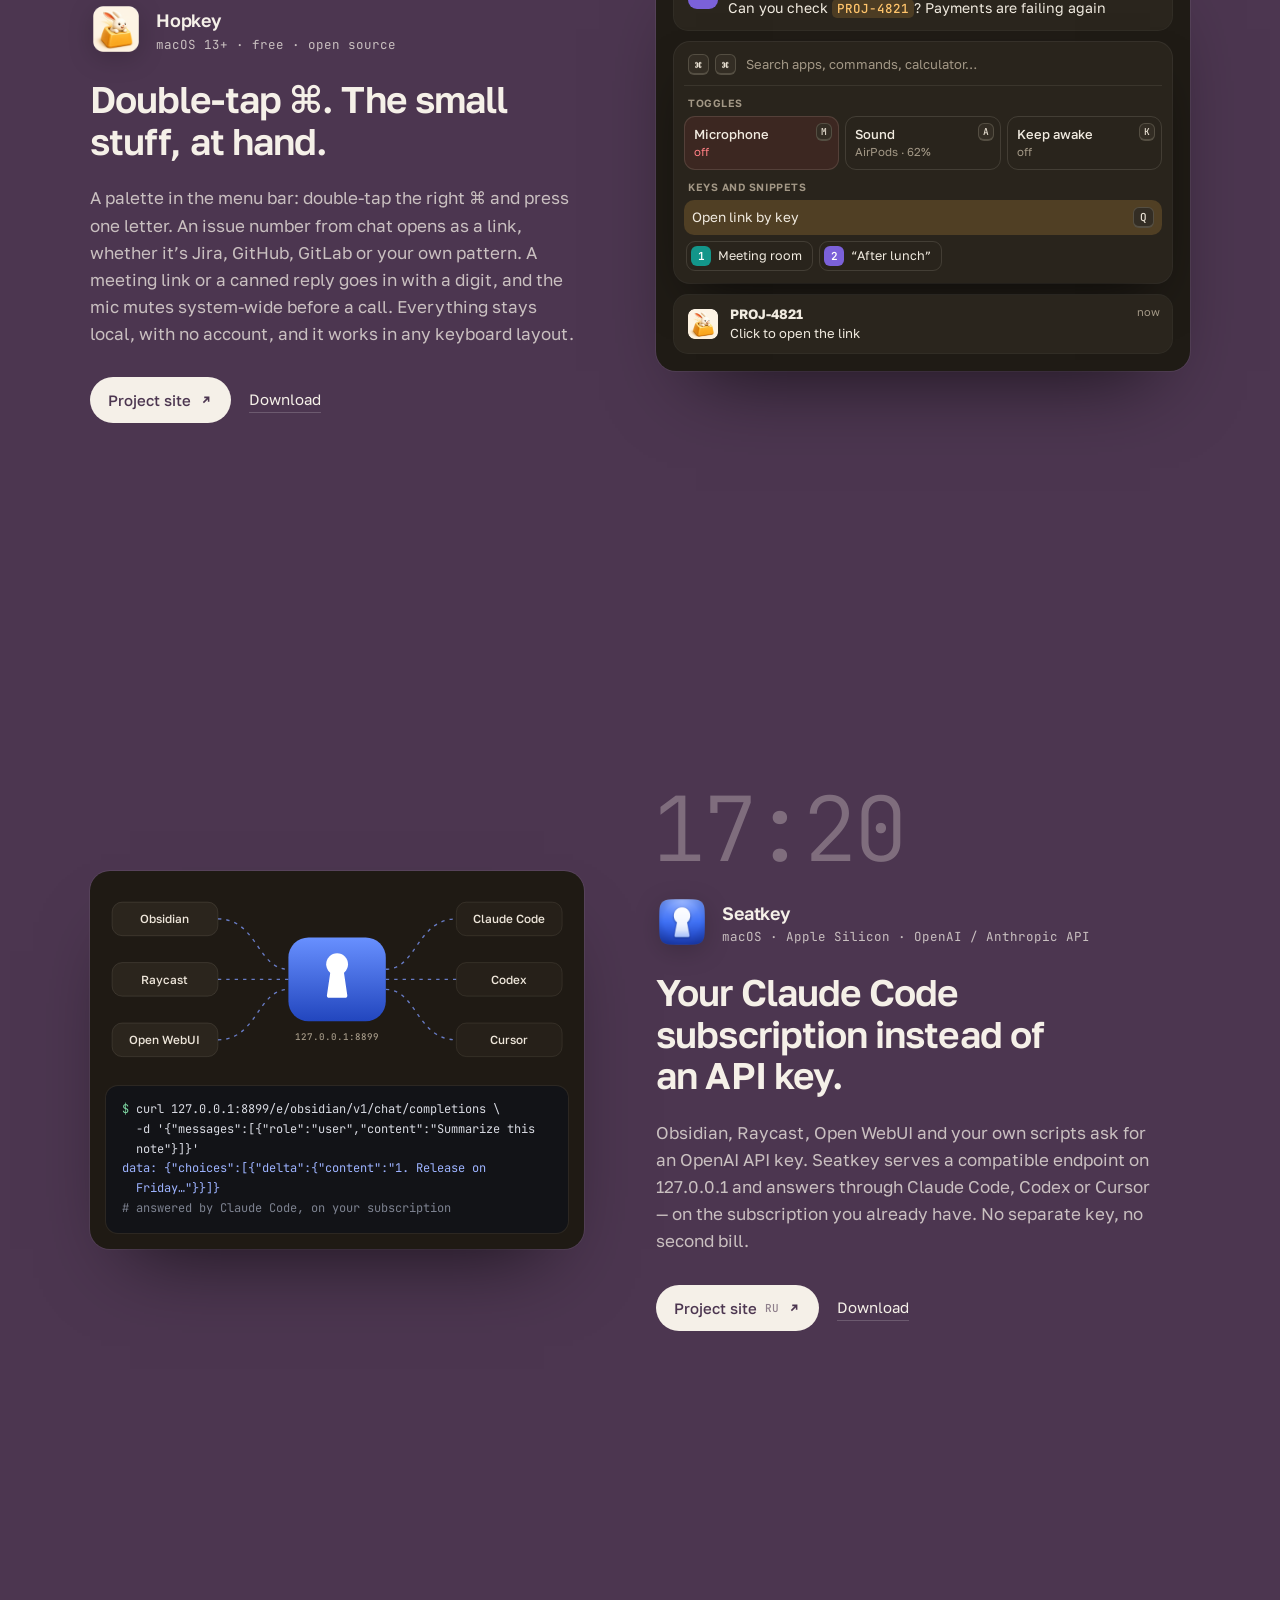
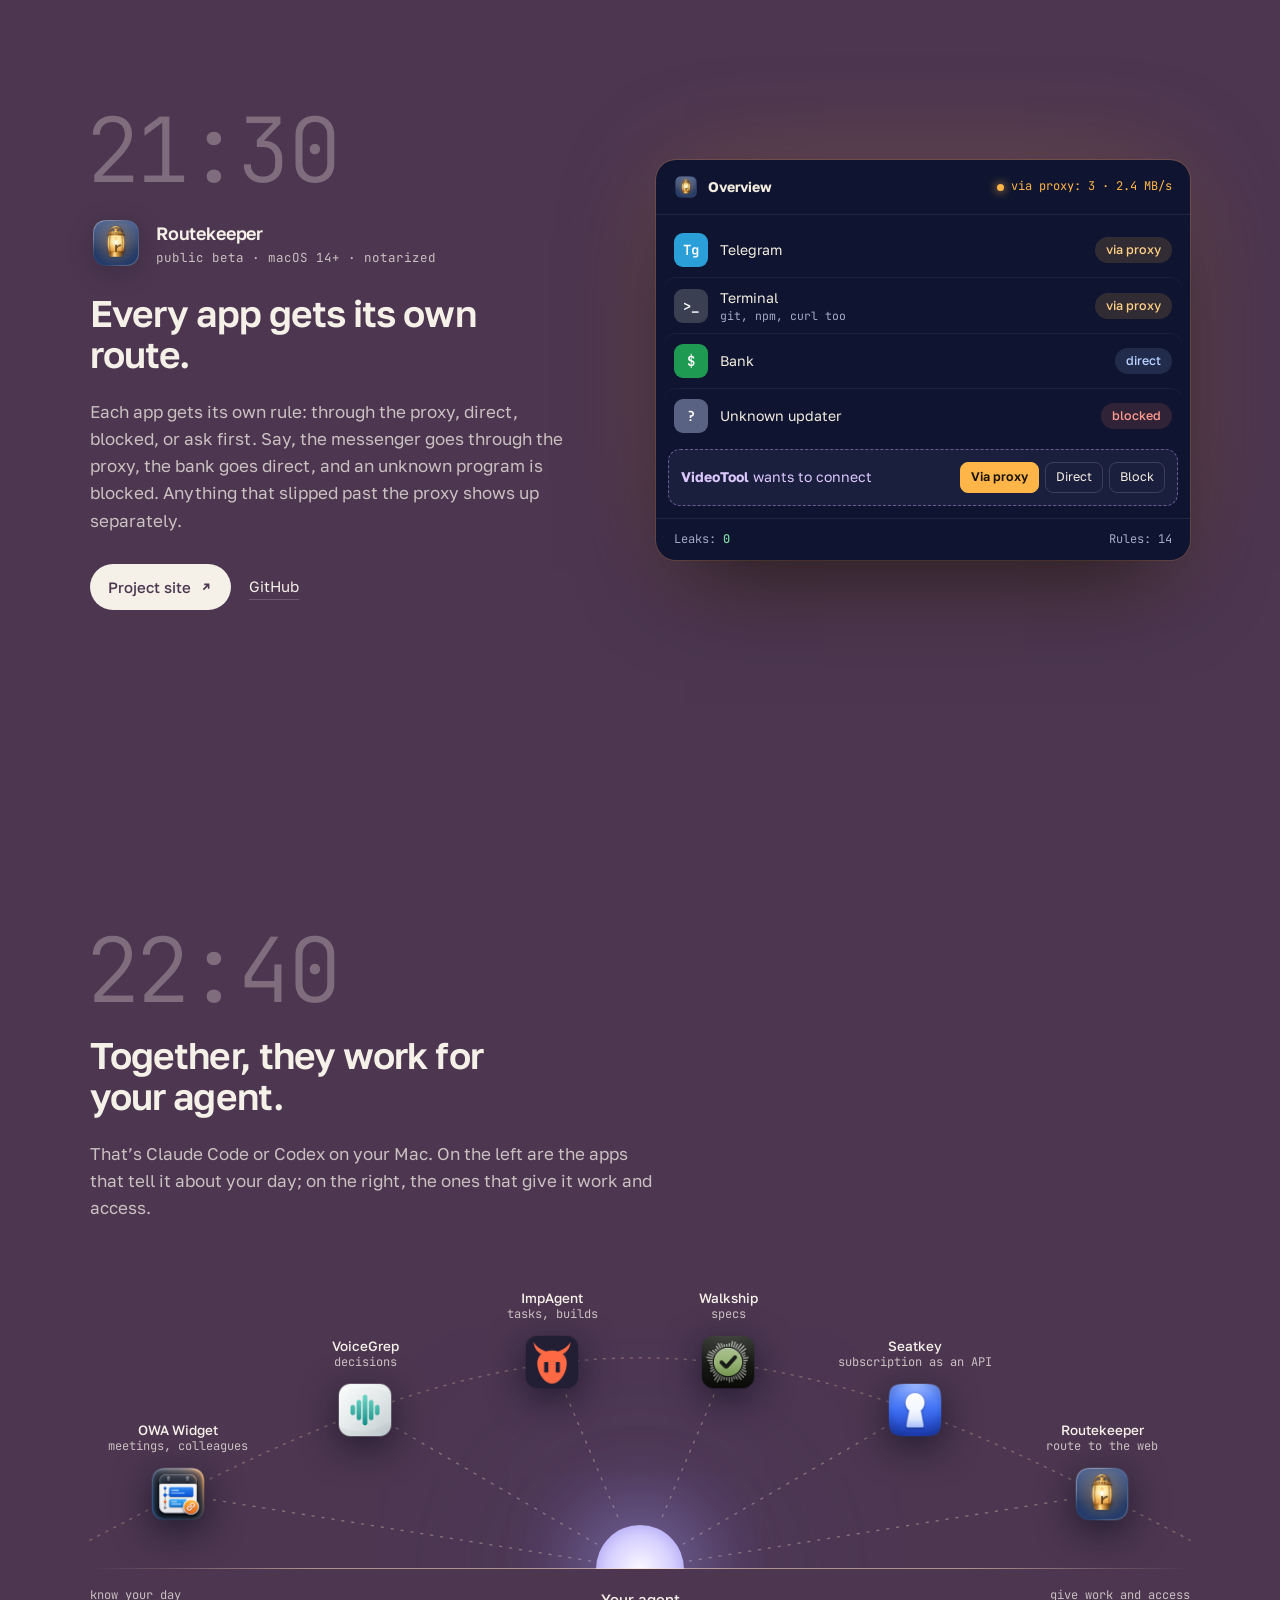
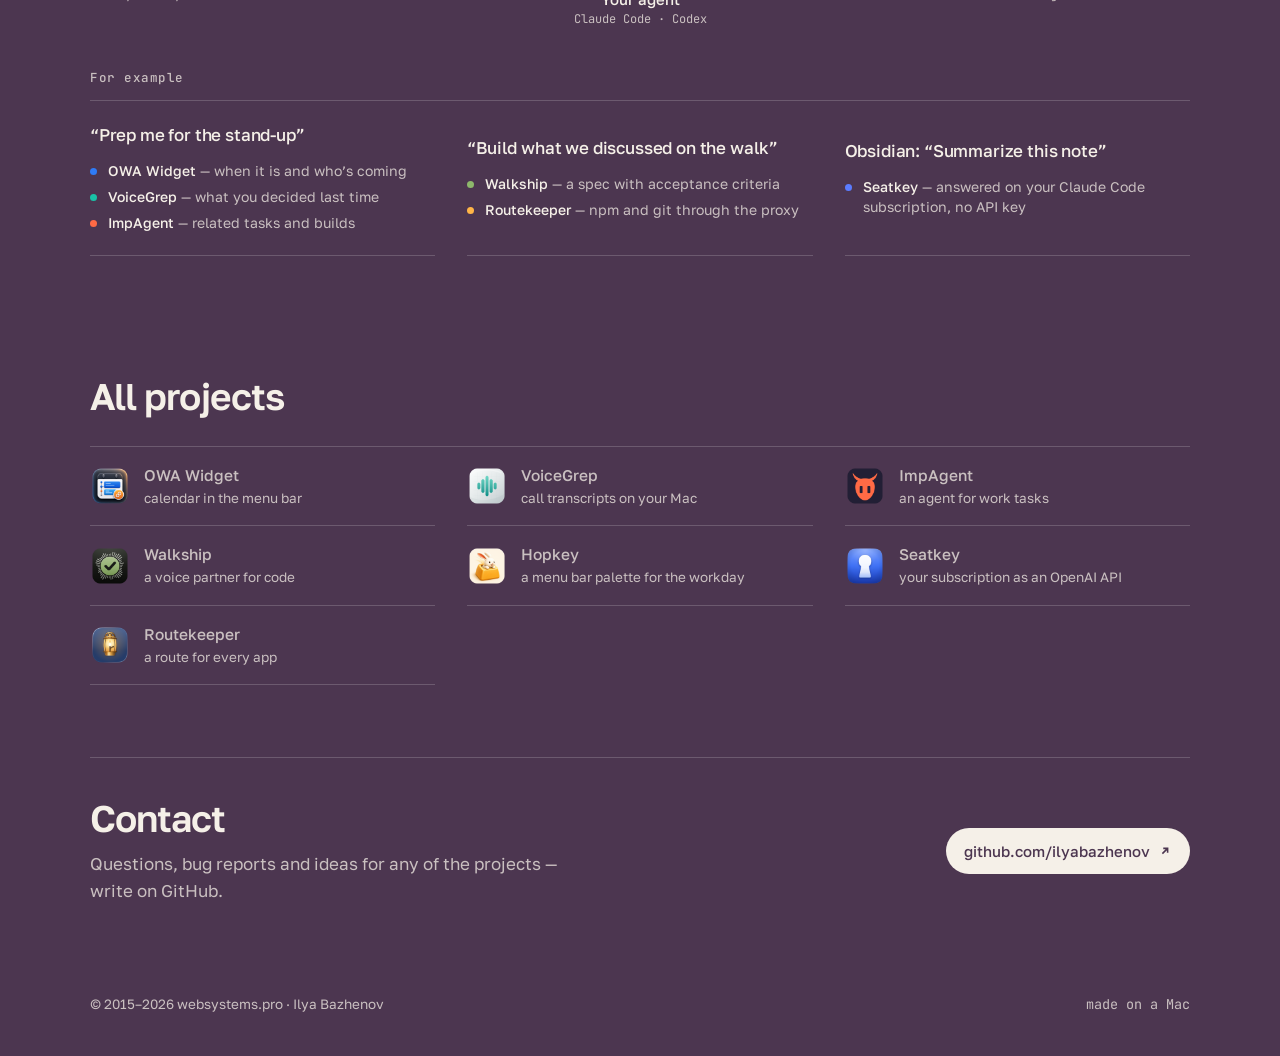
==== commit 2377c7dd: "Hopkey — седьмое приложение: глава «15:20», точка на дуге дня и в логотипе Hopkey встал между Walksh" ====
--- a/en/index.html
+++ b/en/index.html
@@ -4,9 +4,9 @@
 <meta charset="utf-8">
 <meta name="viewport" content="width=device-width, initial-scale=1">
 <title>Apps for the workday — Ilya Bazhenov</title>
-<meta name="description" content="Mac apps and tools for working with AI agents: OWA Widget, VoiceGrep, ImpAgent, Walkship, Seatkey and Routekeeper.">
+<meta name="description" content="Mac apps and tools for working with AI agents: OWA Widget, VoiceGrep, ImpAgent, Walkship, Hopkey, Seatkey and Routekeeper.">
 <meta property="og:title" content="Apps for the workday — Ilya Bazhenov">
-<meta property="og:description" content="Mac apps and tools for working with AI agents: OWA Widget, VoiceGrep, ImpAgent, Walkship, Seatkey and Routekeeper.">
+<meta property="og:description" content="Mac apps and tools for working with AI agents: OWA Widget, VoiceGrep, ImpAgent, Walkship, Hopkey, Seatkey and Routekeeper.">
 <meta property="og:type" content="website">
 <meta property="og:url" content="https://websystems.pro/en/">
 <meta property="og:site_name" content="websystems.pro">
@@ -15,7 +15,7 @@
 <meta property="og:image" content="https://websystems.pro/assets/og-en.png">
 <meta property="og:image:width" content="1200">
 <meta property="og:image:height" content="630">
-<meta property="og:image:alt" content="Six apps for the workday: OWA Widget, VoiceGrep, ImpAgent, Walkship, Seatkey and Routekeeper icons on an arc above the horizon">
+<meta property="og:image:alt" content="Seven apps for the workday: OWA Widget, VoiceGrep, ImpAgent, Walkship, Hopkey, Seatkey and Routekeeper icons on an arc above the horizon">
 <meta name="twitter:card" content="summary_large_image">
 <link rel="canonical" href="https://websystems.pro/en/">
 <link rel="alternate" hreflang="ru" href="https://websystems.pro/">
@@ -48,12 +48,13 @@
     <a class="logo" href="#top" aria-label="websystems.pro — back to top">
       <svg viewBox="0 0 32 32" fill="none" aria-hidden="true">
         <path class="hz" d="M3 25h26" stroke-width="2" stroke-linecap="round"/>
-        <circle style="--i:0" cx="4.4" cy="18.9" r="2.3" fill="#2f7bf6"/>
-        <circle style="--i:1" cx="7.5" cy="13.5" r="2.3" fill="#19c2a6"/>
-        <circle style="--i:2" cx="12.9" cy="10.4" r="2.3" fill="#ff6a45"/>
-        <circle style="--i:3" cx="19.1" cy="10.4" r="2.3" fill="#8db86b"/>
-        <circle style="--i:4" cx="24.5" cy="13.5" r="2.3" fill="#5b7cff"/>
-        <circle style="--i:5" cx="27.6" cy="18.9" r="2.3" fill="#ffb547"/>
+        <circle style="--i:0" cx="4.2" cy="19.9" r="2.3" fill="#2f7bf6"/>
+        <circle style="--i:1" cx="6.4" cy="14.8" r="2.3" fill="#19c2a6"/>
+        <circle style="--i:2" cx="10.6" cy="11.3" r="2.3" fill="#ff6a45"/>
+        <circle style="--i:3" cx="16.0" cy="10.0" r="2.3" fill="#8db86b"/>
+        <circle style="--i:4" cx="21.4" cy="11.3" r="2.3" fill="#f27aa0"/>
+        <circle style="--i:5" cx="25.6" cy="14.8" r="2.3" fill="#5b7cff"/>
+        <circle style="--i:6" cx="27.8" cy="19.9" r="2.3" fill="#ffb547"/>
       </svg>
     </a>
     <span class="clock" aria-hidden="true">
@@ -74,8 +75,8 @@
   <section class="hero" data-time="07:40" data-sky="#191c37,#7d5a77" data-sky-dark="#141630,#4c3650" data-ink="light" data-stars="0.7" data-phase="morning">
     <div class="wrap">
       <div class="eyebrow">Ilya Bazhenov</div>
-      <h1>Six apps<br>for the workday</h1>
-      <p class="lead">I make Mac apps and tools for working with AI agents. Here are six of them, in the order they come in handy during the day.</p>
+      <h1>Seven apps<br>for the workday</h1>
+      <p class="lead">I make Mac apps and tools for working with AI agents. Here are seven of them, in the order they come in handy during the day.</p>
     </div>
     <div class="hero-glow" aria-hidden="true"></div>
     <div class="wrap arc-wrap">
@@ -84,10 +85,11 @@
         <div class="sun" aria-hidden="true"></div>
         <div class="horizon" aria-hidden="true"></div>
         <a class="pt" href="#owawidget" style="--x:8;--y:31"><img src="../assets/icons/owawidget.png" alt="OWA Widget"><span class="lbl"><b>OWA Widget</b>09:48</span></a>
-        <a class="pt" href="#voicegrep" style="--x:25;--y:66"><img src="../assets/icons/voicegrep.png" alt="VoiceGrep"><span class="lbl"><b>VoiceGrep</b>10:47</span></a>
-        <a class="pt" href="#impagent" style="--x:42;--y:86"><img src="../assets/icons/impagent.png" alt="ImpAgent"><span class="lbl"><b>ImpAgent</b>11:30</span></a>
-        <a class="pt" href="#walkship" style="--x:58;--y:86"><img src="../assets/icons/walkship.png" alt="Walkship"><span class="lbl"><b>Walkship</b>13:10</span></a>
-        <a class="pt" href="#seatkey" style="--x:75;--y:66"><img src="../assets/icons/seatkey.png" alt="Seatkey"><span class="lbl"><b>Seatkey</b>17:20</span></a>
+        <a class="pt" href="#voicegrep" style="--x:22;--y:60"><img src="../assets/icons/voicegrep.png" alt="VoiceGrep"><span class="lbl"><b>VoiceGrep</b>10:47</span></a>
+        <a class="pt" href="#impagent" style="--x:36;--y:81"><img src="../assets/icons/impagent.png" alt="ImpAgent"><span class="lbl"><b>ImpAgent</b>11:30</span></a>
+        <a class="pt" href="#walkship" style="--x:50;--y:88"><img src="../assets/icons/walkship.png" alt="Walkship"><span class="lbl"><b>Walkship</b>13:10</span></a>
+        <a class="pt" href="#hopkey" style="--x:64;--y:81"><img src="../assets/icons/hopkey.png" alt="Hopkey"><span class="lbl"><b>Hopkey</b>15:20</span></a>
+        <a class="pt" href="#seatkey" style="--x:78;--y:60"><img src="../assets/icons/seatkey.png" alt="Seatkey"><span class="lbl"><b>Seatkey</b>17:20</span></a>
         <a class="pt" href="#routekeeper" style="--x:92;--y:31"><img src="../assets/icons/routekeeper.png" alt="Routekeeper"><span class="lbl"><b>Routekeeper</b>21:30</span></a>
       </div>
     </div>
@@ -237,9 +239,42 @@
     </div>
   </section>
 
+  <!-- 15:20 — Hopkey -->
+  <section class="ch" id="hopkey" data-time="15:20" data-sky="#f2e8d2,#f8f2e5" data-sky-dark="#1e1a13,#241f17" data-ink="dark" data-phase="afternoon" style="--accent:#c97c00">
+    <div class="wrap ch-grid">
+      <div class="ch-text rv">
+        <div class="ch-time">15:20</div>
+        <div class="ch-app">
+          <img src="../assets/icons/hopkey.png" alt="" width="52" height="52">
+          <div><b>Hopkey</b><span>macOS 13+ · free · open source</span></div>
+        </div>
+        <h2>Double-tap ⌘. The small stuff, at&nbsp;hand.</h2>
+        <p class="story">A palette in the menu bar: double-tap the right ⌘ and press one letter. An issue number from chat opens as a link, whether it’s Jira, GitHub, GitLab or your own pattern. A meeting link or a canned reply goes in with a digit, and the mic mutes system-wide before a call. Everything stays local, with no account, and it works in any keyboard layout.</p>
+        <div class="ch-links">
+          <a class="go" href="https://ilyabazhenov.github.io/Hopkey/en/" target="_blank">Project site <svg viewBox="0 0 16 16" fill="none" stroke="currentColor" stroke-width="1.8"><path d="M5 11l6-6M6 5h5v5"/></svg></a>
+          <a class="sub" href="https://github.com/ilyabazhenov/Hopkey/releases/latest" target="_blank">Download</a>
+        </div>
+      </div>
+      <div class="ch-visual rv">
+        <div class="v hk" aria-hidden="true">
+          <div class="hk-msg"><span class="hk-av">A</span><p><b>Anna</b>Can you check <span class="key">PROJ-4821</span>? Payments are failing again</p></div>
+          <div class="hk-pal step" style="--d:.15s">
+            <div class="hk-q"><kbd>⌘</kbd><kbd>⌘</kbd><span>Search apps, commands, calculator…</span></div>
+            <div class="hk-sec">Toggles</div>
+            <div class="hk-tiles"><span class="mute">Microphone<small>off</small><kbd>M</kbd></span><span>Sound<small>AirPods · 62%</small><kbd>A</kbd></span><span>Keep awake<small>off</small><kbd>K</kbd></span></div>
+            <div class="hk-sec">Keys and snippets</div>
+            <div class="hk-row"><span>Open link by key</span><kbd>Q</kbd></div>
+            <div class="hk-chips"><span><i style="--c:#13968a">1</i>Meeting room</span><span><i style="--c:#7b61d9">2</i>“After lunch”</span></div>
+          </div>
+          <div class="hk-note step" style="--d:.55s"><img src="../assets/icons/hopkey.png" alt=""><span><b>PROJ-4821 <em>now</em></b>Click to open the link</span></div>
+        </div>
+      </div>
+    </div>
+  </section>
+
   <!-- 17:20 — Seatkey -->
   <section class="ch" id="seatkey" data-time="17:20" data-sky="#f3d9b4,#eec393" data-sky-dark="#291e14,#32241a" data-ink="dark" data-phase="evening" style="--accent:#3550d8">
-    <div class="wrap ch-grid">
+    <div class="wrap ch-grid flip">
       <div class="ch-text rv">
         <div class="ch-time">17:20</div>
         <div class="ch-app">
@@ -287,7 +322,7 @@
 
   <!-- 21:30 — Routekeeper -->
   <section class="ch" id="routekeeper" data-time="21:30" data-sky="#121834,#0a0f1f" data-ink="light" data-stars="0.85" data-phase="night" style="--accent:#ffb547">
-    <div class="wrap ch-grid flip">
+    <div class="wrap ch-grid">
       <div class="ch-text rv">
         <div class="ch-time">21:30</div>
         <div class="ch-app">
@@ -312,6 +347,59 @@
             <div class="rk-ask step" style="--d:.8s"><span class="q"><b>VideoTool</b> wants to connect</span><span class="opts"><span>Via proxy</span><span>Direct</span><span>Block</span></span></div>
           </div>
           <div class="rk-foot mono"><span>Leaks: <b>0</b></span><span>Rules: 14</span></div>
+        </div>
+      </div>
+    </div>
+  </section>
+
+  <!-- 22:40 — how the apps work together -->
+  <section class="ch eco" id="ecosystem" data-time="22:40" data-sky="#0e1430,#090d1c" data-ink="light" data-stars="0.95" data-phase="night">
+    <div class="wrap">
+      <div class="eco-head rv">
+        <div class="ch-time">22:40</div>
+        <h2>Together, they work for your&nbsp;agent.</h2>
+        <p class="story">That’s Claude Code or Codex on your Mac. On the left are the apps that tell it about your day; on the right, the ones that give it work and access.</p>
+      </div>
+
+      <div class="eco-sky rv" id="ecoSky">
+        <svg class="eco-lines" id="ecoLines" aria-hidden="true"></svg>
+        <div class="eco-rise" aria-hidden="true"><div class="eco-orb"></div></div>
+        <div class="horizon" aria-hidden="true"></div>
+        <a class="eco-pt" data-app="owa" href="#owawidget" style="--x:8;--y:25;--c:#2f7bf6"><img src="../assets/icons/owawidget.png" alt=""><span class="lbl"><b>OWA Widget</b>meetings, colleagues</span></a>
+        <a class="eco-pt" data-app="vg" href="#voicegrep" style="--x:25;--y:53;--c:#19c2a6"><img src="../assets/icons/voicegrep.png" alt=""><span class="lbl"><b>VoiceGrep</b>decisions</span></a>
+        <a class="eco-pt" data-app="imp" href="#impagent" style="--x:42;--y:69;--c:#ff6a45"><img src="../assets/icons/impagent.png" alt=""><span class="lbl"><b>ImpAgent</b>tasks, builds</span></a>
+        <a class="eco-pt" data-app="walk" href="#walkship" style="--x:58;--y:69;--c:#8db86b"><img src="../assets/icons/walkship.png" alt=""><span class="lbl"><b>Walkship</b>specs</span></a>
+        <a class="eco-pt" data-app="seat" href="#seatkey" style="--x:75;--y:53;--c:#5b7cff"><img src="../assets/icons/seatkey.png" alt=""><span class="lbl"><b>Seatkey</b>subscription as an API</span></a>
+        <a class="eco-pt" data-app="rk" data-out="1" href="#routekeeper" style="--x:92;--y:25;--c:#ffb547"><img src="../assets/icons/routekeeper.png" alt=""><span class="lbl"><b>Routekeeper</b>route to the web</span></a>
+        <div class="eco-agent"><b>Your agent</b><span>Claude Code · Codex</span></div>
+        <span class="eco-cap l">know your day</span>
+        <span class="eco-cap r">give work and access</span>
+      </div>
+
+      <div class="eco-ex rv">
+        <div class="eco-ex-h">For example</div>
+        <div class="eco-sc-list">
+          <button class="eco-sc" type="button" data-apps="owa vg imp" aria-pressed="false">
+            <span class="q">“Prep me for the stand-up”</span>
+            <ul>
+              <li style="--c:#2f7bf6"><i></i><span><b>OWA Widget</b> — when it is and who’s coming</span></li>
+              <li style="--c:#19c2a6"><i></i><span><b>VoiceGrep</b> — what you decided last time</span></li>
+              <li style="--c:#ff6a45"><i></i><span><b>ImpAgent</b> — related tasks and builds</span></li>
+            </ul>
+          </button>
+          <button class="eco-sc" type="button" data-apps="walk rk" aria-pressed="false">
+            <span class="q">“Build what we discussed on the walk”</span>
+            <ul>
+              <li style="--c:#8db86b"><i></i><span><b>Walkship</b> — a spec with acceptance criteria</span></li>
+              <li style="--c:#ffb547"><i></i><span><b>Routekeeper</b> — npm and git through the proxy</span></li>
+            </ul>
+          </button>
+          <button class="eco-sc" type="button" data-apps="seat" aria-pressed="false">
+            <span class="q">Obsidian: “Summarize this note”</span>
+            <ul>
+              <li style="--c:#5b7cff"><i></i><span><b>Seatkey</b> — answered on your Claude Code subscription, no API key</span></li>
+            </ul>
+          </button>
         </div>
       </div>
     </div>
@@ -327,6 +415,7 @@
           <a href="https://voicegrep.com/en/" target="_blank"><img src="../assets/icons/voicegrep.png" alt=""><span><b>VoiceGrep</b><span>call transcripts on your Mac</span></span></a>
           <a href="https://ilyabazhenov.github.io/imp-agent-crossplatform-releases/" target="_blank" hreflang="ru"><img src="../assets/icons/impagent.png" alt=""><span><b>ImpAgent</b><span>an agent for work tasks</span></span></a>
           <a href="https://walkship.app/" target="_blank"><img src="../assets/icons/walkship.png" alt=""><span><b>Walkship</b><span>a voice partner for code</span></span></a>
+          <a href="https://ilyabazhenov.github.io/Hopkey/en/" target="_blank"><img src="../assets/icons/hopkey.png" alt=""><span><b>Hopkey</b><span>a menu bar palette for the workday</span></span></a>
           <a href="https://seatkey.dev/" target="_blank" hreflang="ru"><img src="../assets/icons/seatkey.png" alt=""><span><b>Seatkey</b><span>your subscription as an OpenAI API</span></span></a>
           <a href="https://getroutekeeper.app/en/" target="_blank"><img src="../assets/icons/routekeeper.png" alt=""><span><b>Routekeeper</b><span>a route for every app</span></span></a>
         </nav>
--- a/assets/site.css
+++ b/assets/site.css
@@ -295,6 +295,33 @@
 .seat-term .p { color: #7fd8a4; }
 .seat-term .o { color: #9db3ff; }
 .seat-term .d { color: #7d8290; }
+
+/* ----- Hopkey ----- */
+.hk { background: #fbf7ef; color: #1e1a14; padding: 18px; display: grid; gap: 12px; }
+.hk kbd { font: 500 11px var(--mono); padding: 2px 6px; border-radius: 6px; background: #fffaf0; border: 1px solid rgba(30, 26, 20, 0.16); border-bottom-width: 2px; color: #4a443a; }
+.hk-msg { display: grid; grid-template-columns: 30px 1fr; gap: 10px; align-items: start; padding: 12px 14px; border-radius: 14px; background: #fff; box-shadow: 0 0 0 1px rgba(30, 26, 20, 0.08); }
+.hk-av { width: 30px; height: 30px; border-radius: 9px; display: grid; place-items: center; font-weight: 600; font-size: 13px; color: #fff; background: #7b61d9; }
+.hk-msg p { margin: 0; }
+.hk-msg b { display: block; font-size: 13px; }
+.hk .key { font: 500 12.5px var(--mono); padding: 1px 5px; border-radius: 5px; background: rgba(245, 166, 35, 0.2); color: #9a5b00; }
+.hk-pal { padding: 10px; border-radius: 16px; background: rgba(255, 255, 255, 0.94); box-shadow: 0 24px 50px -22px rgba(70, 48, 10, 0.45), 0 0 0 1px rgba(30, 26, 20, 0.1); }
+.hk-q { display: flex; align-items: center; gap: 6px; padding: 2px 4px 10px; border-bottom: 1px solid rgba(30, 26, 20, 0.08); color: #9a9182; font-size: 13px; }
+.hk-q span { margin-left: 4px; overflow: hidden; text-overflow: ellipsis; white-space: nowrap; }
+.hk-sec { padding: 10px 4px 5px; font-size: 10.5px; font-weight: 600; letter-spacing: 0.05em; text-transform: uppercase; color: #9a9182; }
+.hk-tiles { display: grid; grid-template-columns: repeat(3, minmax(0, 1fr)); gap: 6px; }
+.hk-tiles span { position: relative; padding: 8px 9px; border-radius: 11px; border: 1px solid rgba(30, 26, 20, 0.1); font-size: 13px; font-weight: 500; white-space: nowrap; overflow: hidden; text-overflow: ellipsis; }
+.hk-tiles small { display: block; font-size: 11.5px; font-weight: 400; color: #9a9182; }
+.hk-tiles kbd { position: absolute; right: 6px; top: 6px; font-size: 9.5px; padding: 1px 4px; }
+.hk-tiles .mute { background: rgba(229, 72, 77, 0.1); border-color: rgba(229, 72, 77, 0.4); }
+.hk-tiles .mute small { color: #d8434a; }
+.hk-row { display: flex; align-items: center; justify-content: space-between; gap: 10px; padding: 7px 8px; border-radius: 10px; font-size: 13.5px; background: rgba(245, 166, 35, 0.24); }
+.hk-chips { display: flex; flex-wrap: wrap; gap: 6px; padding: 6px 2px 2px; }
+.hk-chips span { display: inline-flex; align-items: center; gap: 7px; padding: 4px 10px 4px 4px; border-radius: 9px; border: 1px solid rgba(30, 26, 20, 0.1); font-size: 12.5px; }
+.hk-chips i { width: 20px; font: 600 11px/20px var(--mono); font-style: normal; text-align: center; border-radius: 6px; color: #fff; background: var(--c); }
+.hk-note { display: grid; grid-template-columns: 34px 1fr; gap: 10px; align-items: center; padding: 10px 12px; border-radius: 14px; background: #fff; box-shadow: 0 14px 30px -16px rgba(70, 48, 10, 0.4), 0 0 0 1px rgba(30, 26, 20, 0.08); font-size: 13px; }
+.hk-note img { width: 34px; height: 34px; }
+.hk-note b { display: flex; justify-content: space-between; font-size: 13.5px; }
+.hk-note em { font: 400 11px var(--sans); font-style: normal; color: #9a9182; }
 
 /* ----- Routekeeper ----- */
 .rk { background: #0f1530; color: #f3ecdf; box-shadow: 0 40px 90px -30px rgba(0, 0, 0, 0.7), 0 0 0 1px rgba(255, 181, 71, 0.16), 0 0 120px -20px rgba(255, 181, 71, 0.25); }
@@ -463,6 +490,17 @@
 :root[data-theme="dark"] .seat-map .small { fill: #a39886; }
 :root[data-theme="dark"] .seat-term { background: #121317; box-shadow: 0 0 0 1px rgba(255, 255, 255, 0.06); }
 
+:root[data-theme="dark"] .hk { background: #1f1b15; color: #f1ebe0; box-shadow: 0 40px 80px -40px rgba(0, 0, 0, 0.7), 0 0 0 1px rgba(255, 255, 255, 0.07); }
+:root[data-theme="dark"] :is(.hk-msg, .hk-note) { background: #2a251d; box-shadow: 0 0 0 1px rgba(255, 245, 225, 0.08); }
+:root[data-theme="dark"] .hk-pal { background: #29241c; box-shadow: 0 24px 50px -22px rgba(0, 0, 0, 0.7), 0 0 0 1px rgba(255, 245, 225, 0.1); }
+:root[data-theme="dark"] :is(.hk-q, .hk-sec, .hk-tiles small, .hk-note em) { color: #a39886; }
+:root[data-theme="dark"] .hk-q { border-bottom-color: rgba(255, 245, 225, 0.08); }
+:root[data-theme="dark"] :is(.hk-tiles span, .hk-chips span) { border-color: rgba(255, 245, 225, 0.12); }
+:root[data-theme="dark"] .hk kbd { background: #332d24; border-color: rgba(255, 245, 225, 0.16); color: #e8e0d2; }
+:root[data-theme="dark"] .hk .key { color: #ffc46b; background: rgba(255, 181, 71, 0.16); }
+:root[data-theme="dark"] .hk-row { background: rgba(255, 181, 71, 0.18); }
+:root[data-theme="dark"] .hk-tiles .mute small { color: #ff7f84; }
+
 /* ---------- responsive ---------- */
 @media (max-width: 1020px) {
   .ch-grid { grid-template-columns: minmax(0, 1fr); gap: 48px; }
@@ -486,19 +524,21 @@
   /* иконки с равным шагом по длине дуги, подписи внутри купола, у верхних — над иконкой */
   .pt { left: calc(var(--mx) * 1%); bottom: calc(var(--my) * 1%); }
   .pt:nth-of-type(1) { --mx: 7.4; --my: 29.5; }
-  .pt:nth-of-type(2) { --mx: 20.1; --my: 57; }
-  .pt:nth-of-type(3) { --mx: 36.9; --my: 81.7; }
-  .pt:nth-of-type(4) { --mx: 63.1; --my: 81.7; }
-  .pt:nth-of-type(5) { --mx: 79.9; --my: 57; }
-  .pt:nth-of-type(6) { --mx: 92.6; --my: 29.5; }
-  .pt img { width: 50px; height: 50px; }
+  .pt:nth-of-type(2) { --mx: 17.8; --my: 52.4; }
+  .pt:nth-of-type(3) { --mx: 30.4; --my: 74.1; }
+  .pt:nth-of-type(4) { --mx: 50; --my: 88; }
+  .pt:nth-of-type(5) { --mx: 69.6; --my: 74.1; }
+  .pt:nth-of-type(6) { --mx: 82.2; --my: 52.4; }
+  .pt:nth-of-type(7) { --mx: 92.6; --my: 29.5; }
+  .pt img { width: 46px; height: 46px; }
   .pt .lbl { position: absolute; top: 50%; margin: 0; font-size: 11.5px; line-height: 1.35; }
   .pt:nth-of-type(-n+2) .lbl { left: 100%; padding-left: 10px; transform: translateY(-50%); text-align: left; }
-  .pt:nth-of-type(n+5) .lbl { right: 100%; padding-right: 10px; transform: translateY(-50%); text-align: right; }
-  /* к вершине дуга поднимается выше иконок, поэтому подписи сдвинуты наружу */
-  .pt:nth-of-type(3) .lbl, .pt:nth-of-type(4) .lbl { top: auto; bottom: 100%; padding-bottom: 8px; }
+  .pt:nth-of-type(n+6) .lbl { right: 100%; padding-right: 10px; transform: translateY(-50%); text-align: right; }
+  /* к вершине дуга поднимается выше иконок, поэтому подписи над иконками: крайние сдвинуты наружу */
+  .pt:nth-of-type(n+3):nth-of-type(-n+5) .lbl { top: auto; bottom: 100%; padding-bottom: 8px; }
   .pt:nth-of-type(3) .lbl { right: 0; text-align: right; }
-  .pt:nth-of-type(4) .lbl { left: 0; text-align: left; }
+  .pt:nth-of-type(4) .lbl { left: 50%; transform: translateX(-50%); text-align: center; }
+  .pt:nth-of-type(5) .lbl { left: 0; text-align: left; }
   .sun { width: 70px; height: 70px; left: -24px; bottom: -35px; }
   .ch { padding: 96px 0 72px; min-height: auto; }
   .ln { grid-template-columns: 1fr; }
@@ -512,13 +552,11 @@
 }
 @media (max-width: 359px) {
   /* средние подписи иначе сходятся в центре купола */
-  .pt:nth-of-type(2) { --mx: 17; --my: 50.7; }
-  .pt:nth-of-type(5) { --mx: 83; --my: 50.7; }
-  .pt img { width: 44px; height: 44px; }
+  .pt img { width: 40px; height: 40px; }
   .pt .lbl { font-size: 10.5px; }
   .pt .lbl b { font-size: 12px; }
   .pt:nth-of-type(-n+2) .lbl { padding-left: 8px; }
-  .pt:nth-of-type(n+5) .lbl { padding-right: 8px; }
+  .pt:nth-of-type(n+6) .lbl { padding-right: 8px; }
   /* в попапе OWA кнопки переносятся под текст, иначе обрезаются */
   .owa-body { padding: 12px; }
   .owa-pop { padding: 10px; }
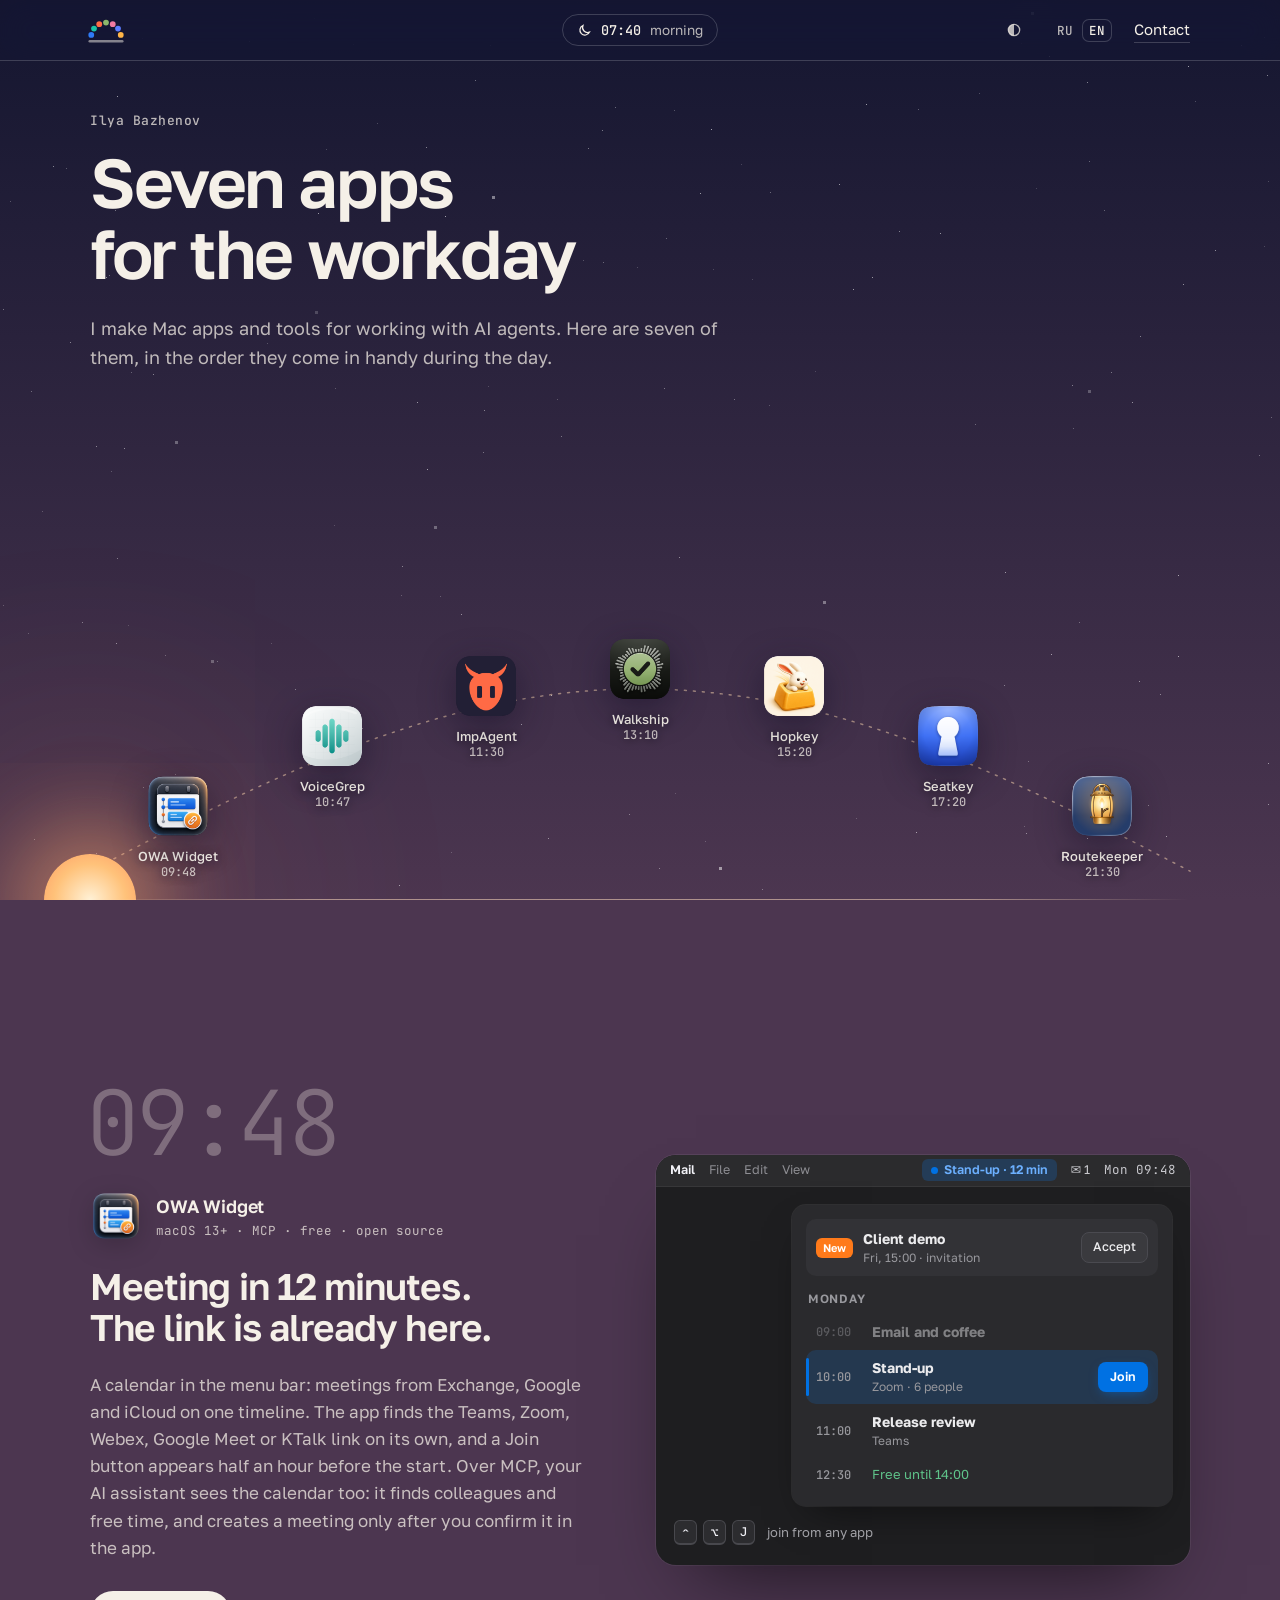
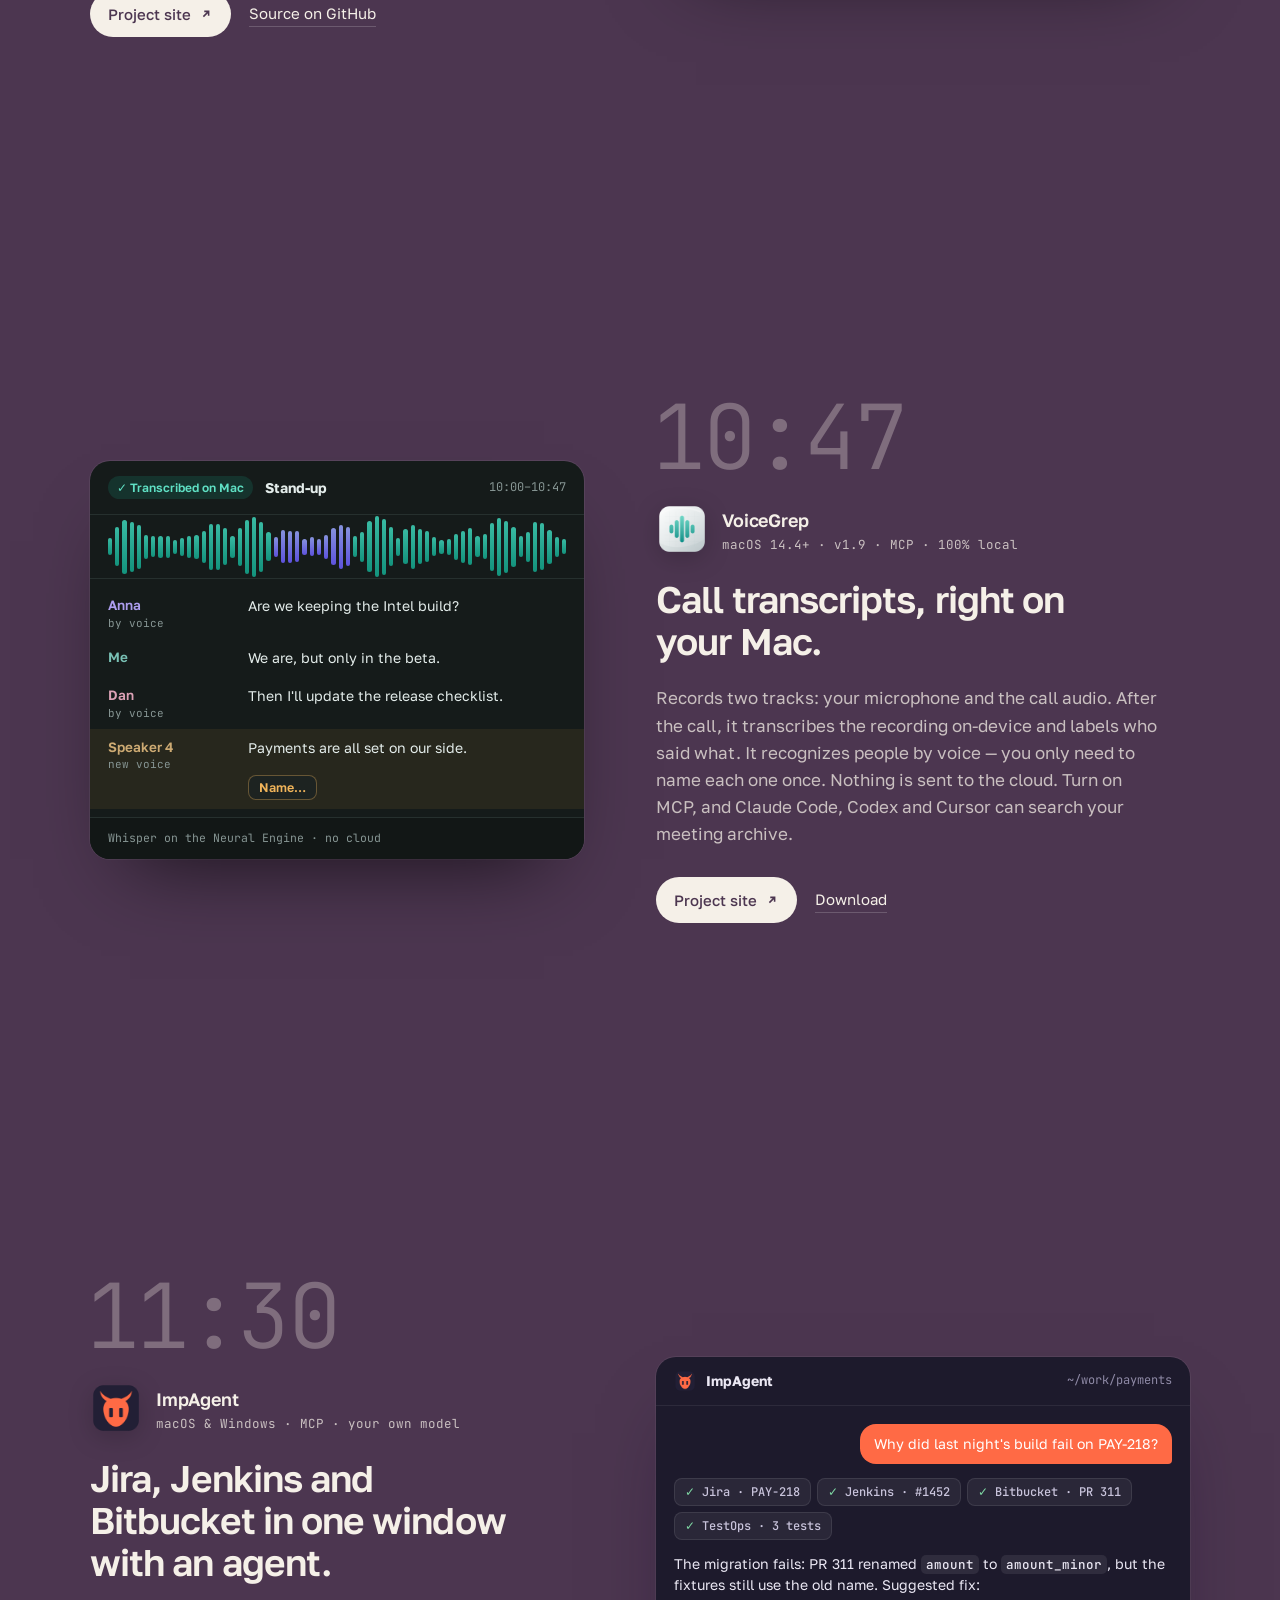
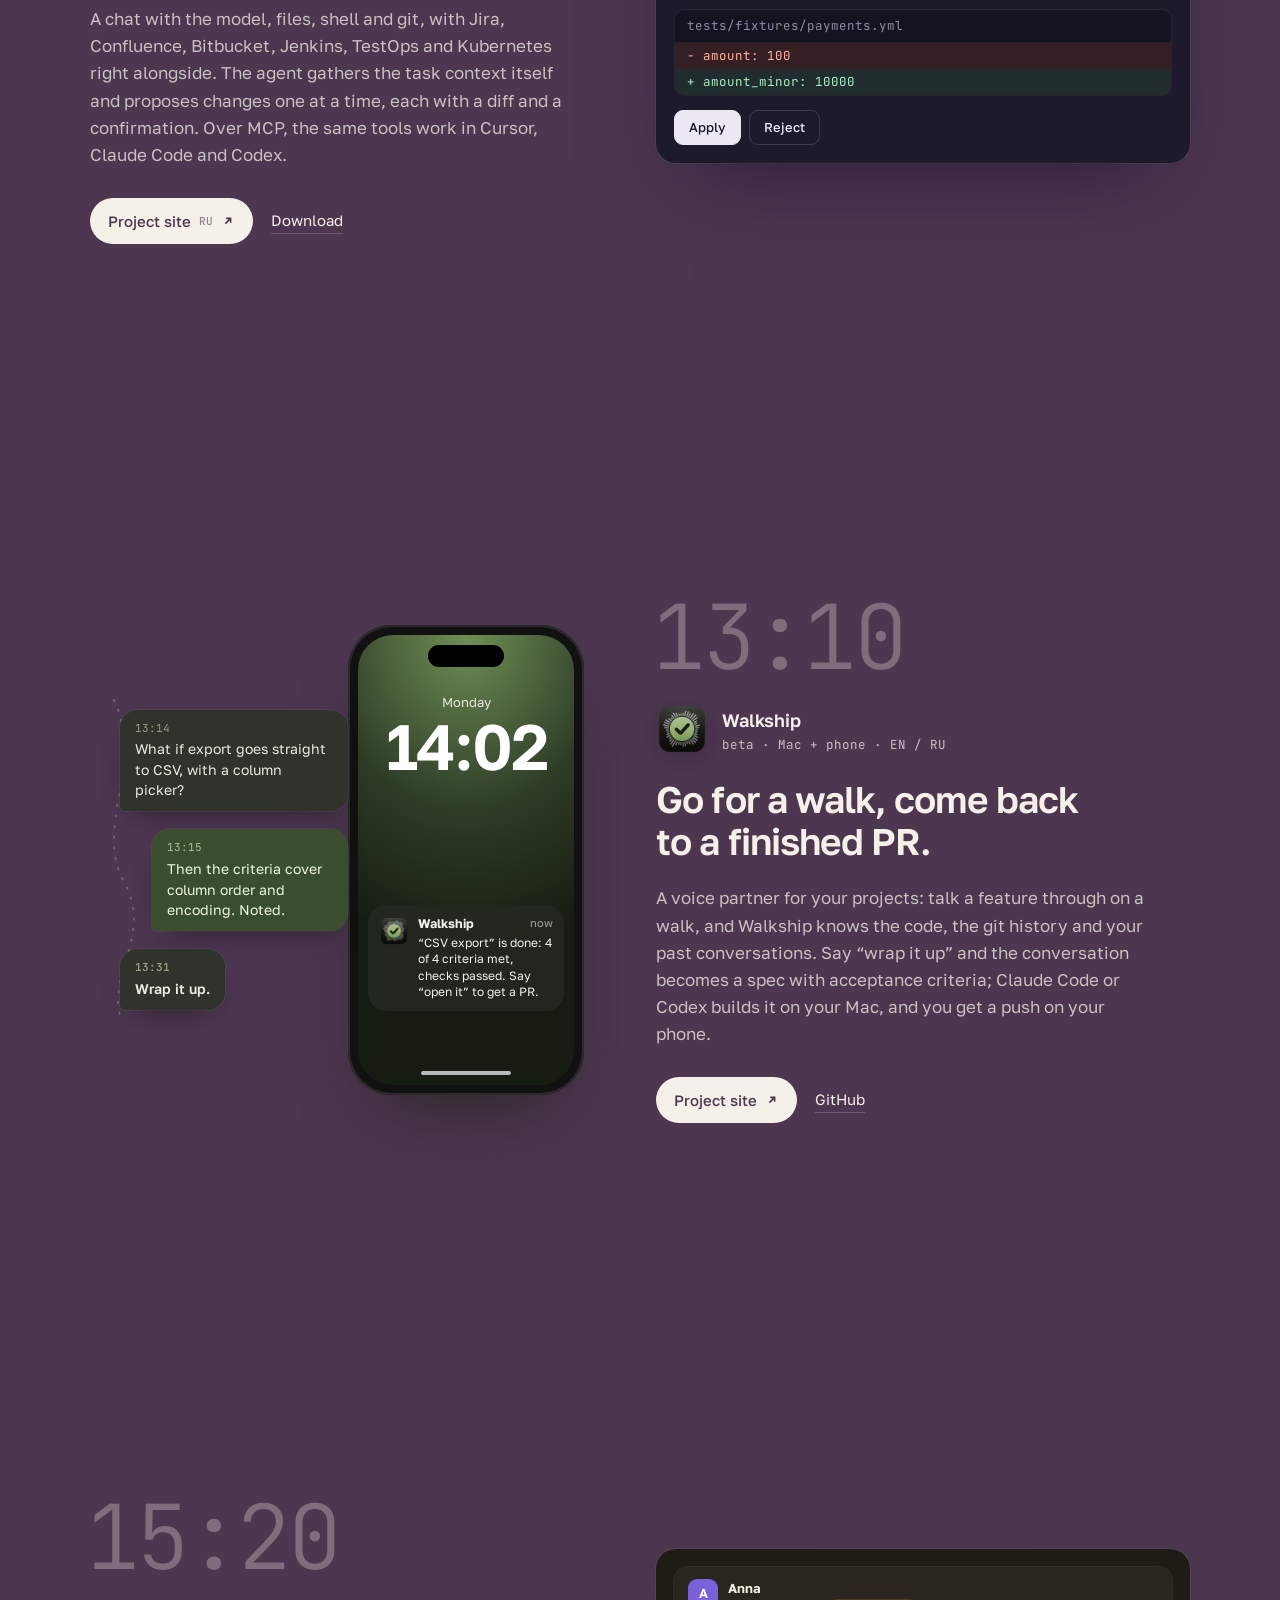
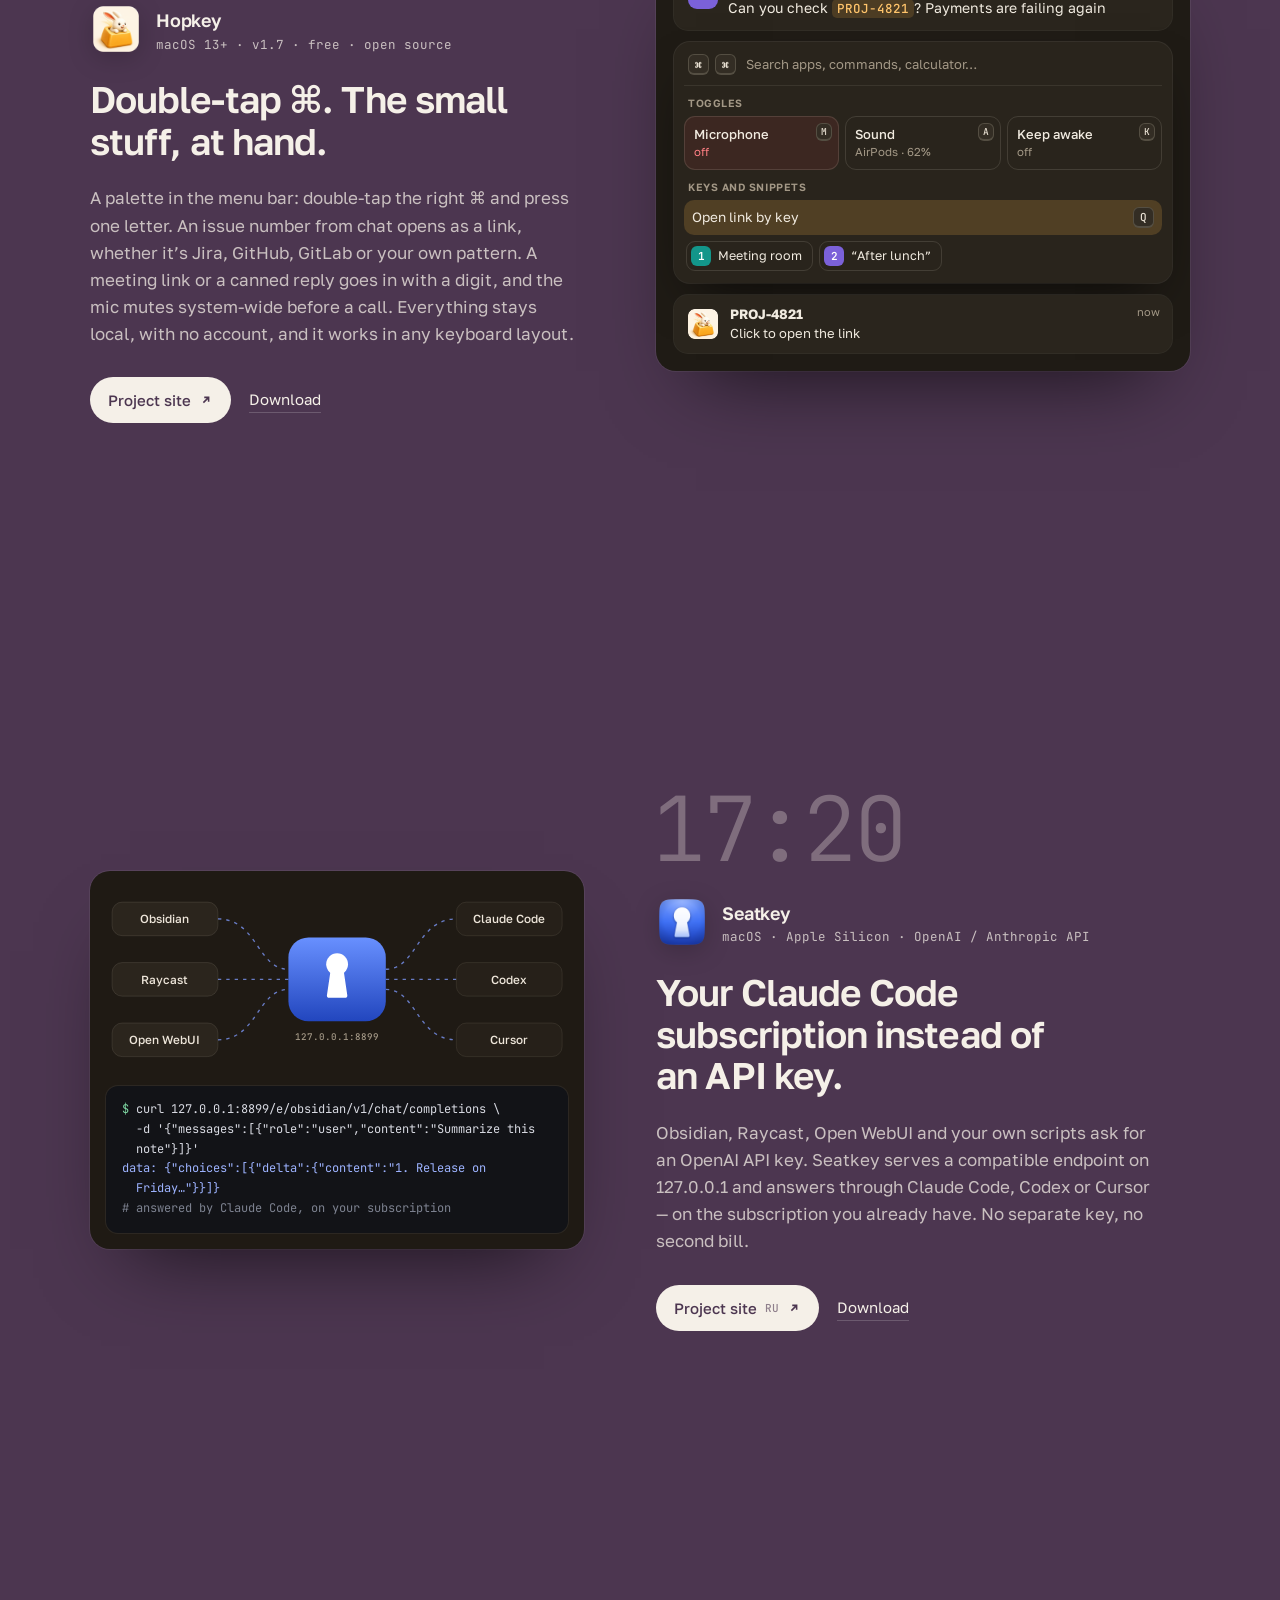
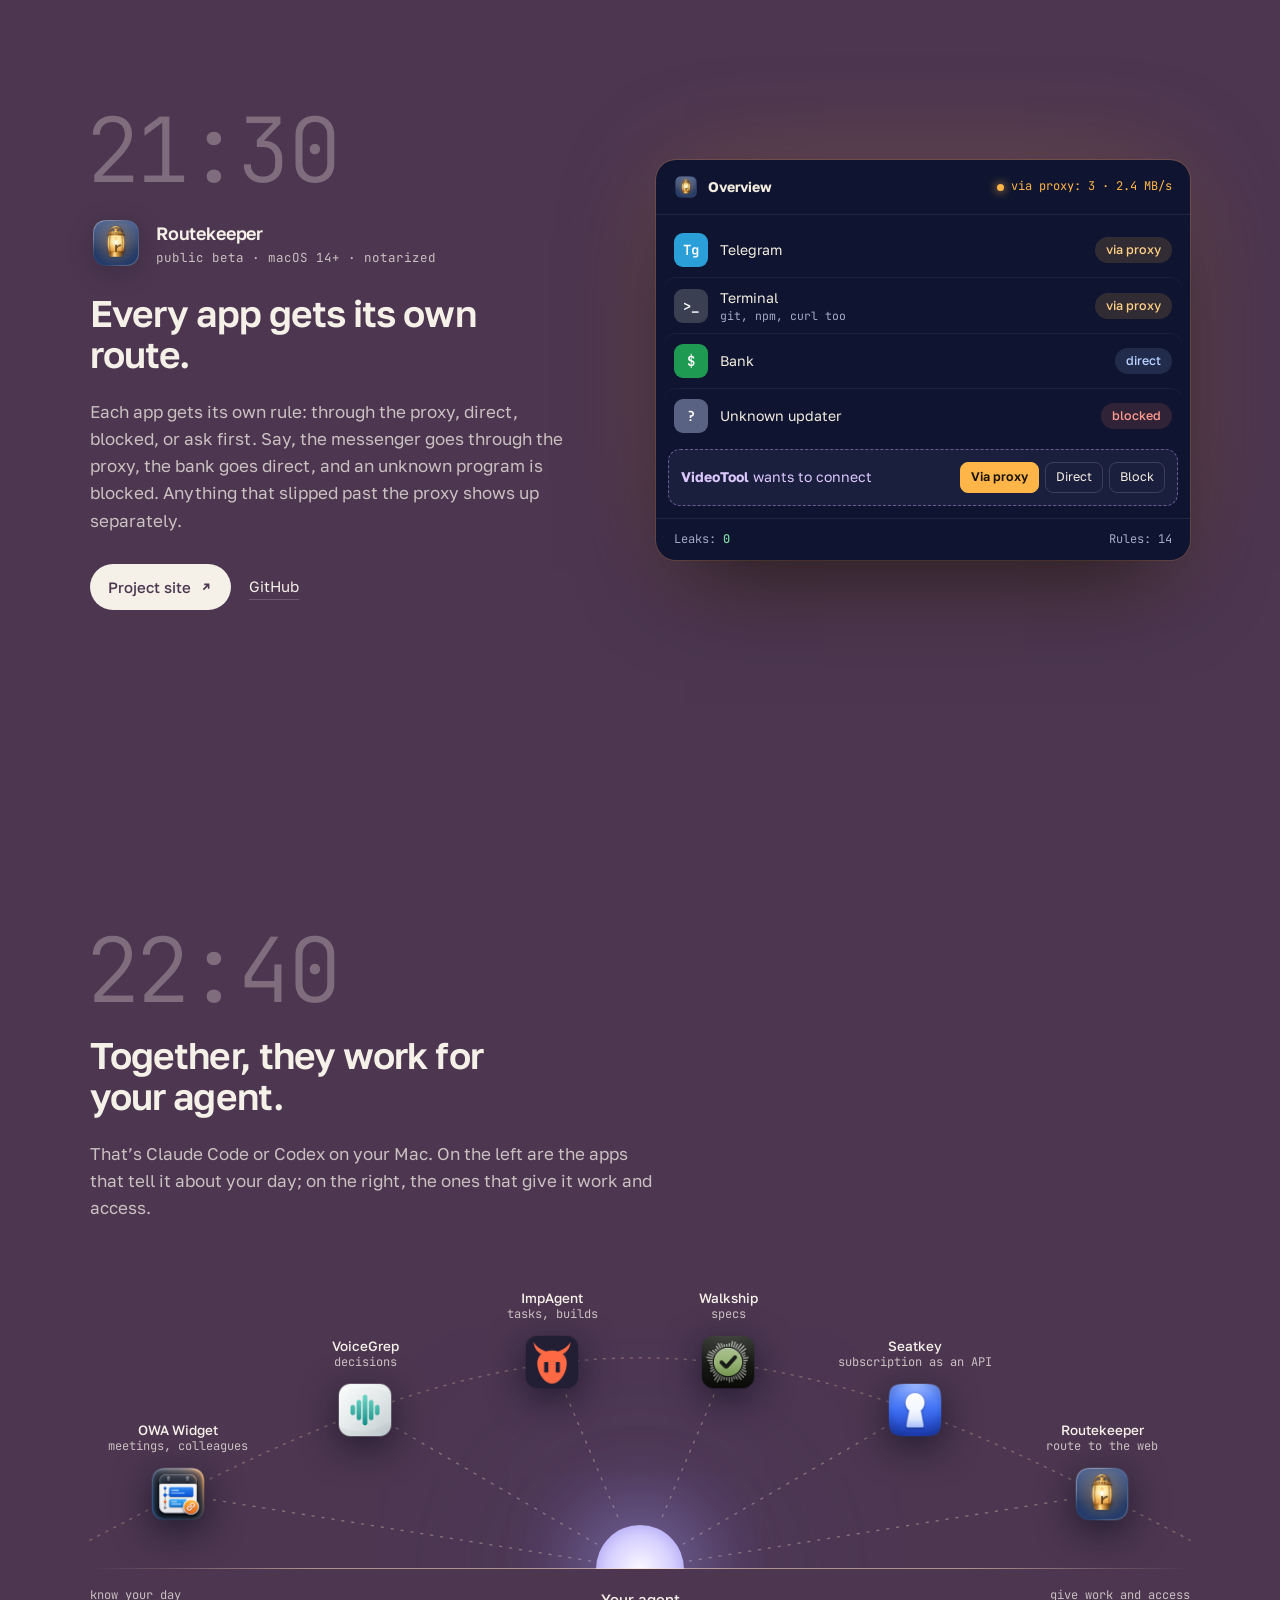
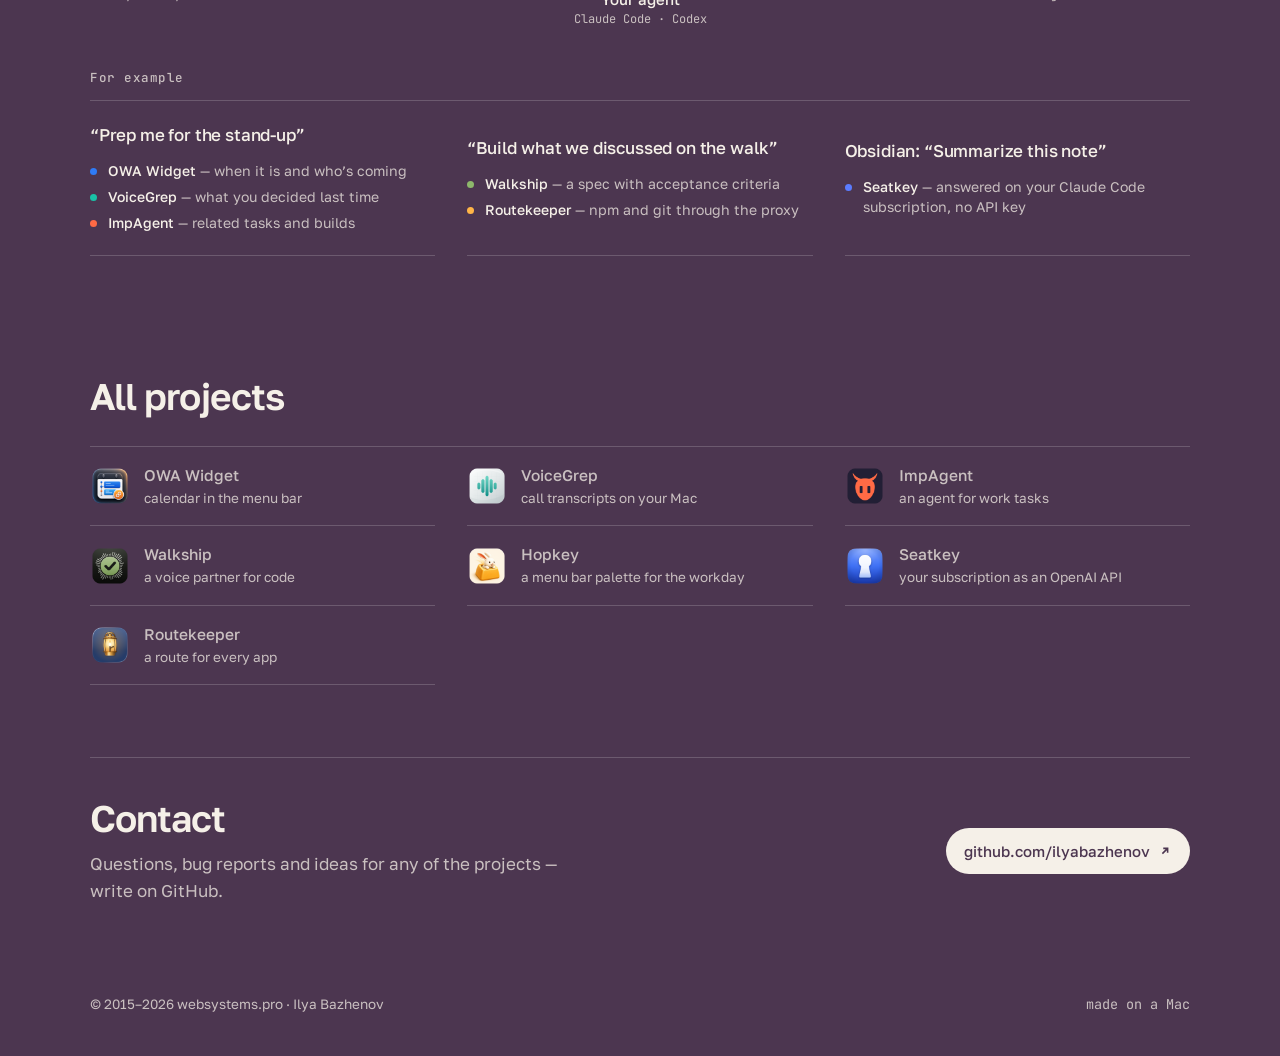
==== commit 164ec392: "Hopkey: версия v1.7 в подписи главы" ====
--- a/en/index.html
+++ b/en/index.html
@@ -246,7 +246,7 @@
         <div class="ch-time">15:20</div>
         <div class="ch-app">
           <img src="../assets/icons/hopkey.png" alt="" width="52" height="52">
-          <div><b>Hopkey</b><span>macOS 13+ · free · open source</span></div>
+          <div><b>Hopkey</b><span>macOS 13+ · v1.7 · free · open source</span></div>
         </div>
         <h2>Double-tap ⌘. The small stuff, at&nbsp;hand.</h2>
         <p class="story">A palette in the menu bar: double-tap the right ⌘ and press one letter. An issue number from chat opens as a link, whether it’s Jira, GitHub, GitLab or your own pattern. A meeting link or a canned reply goes in with a digit, and the mic mutes system-wide before a call. Everything stays local, with no account, and it works in any keyboard layout.</p>
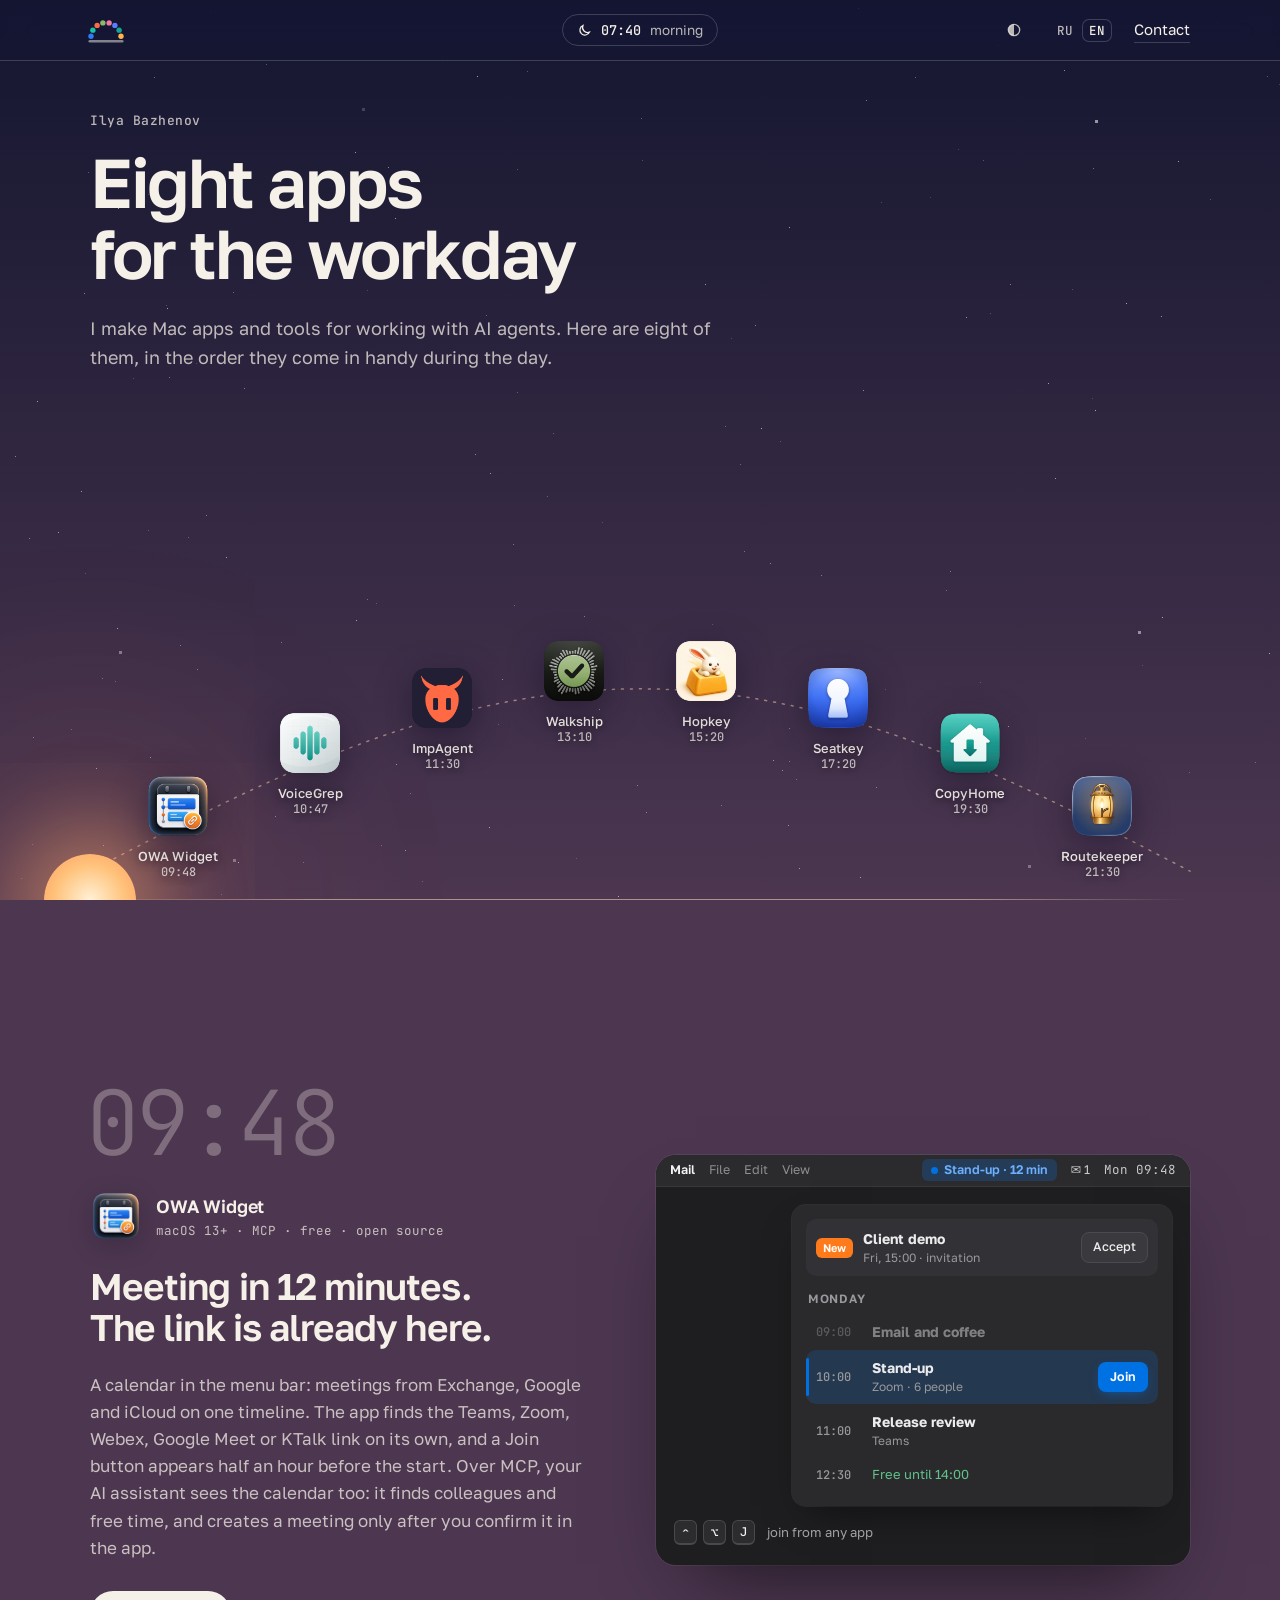
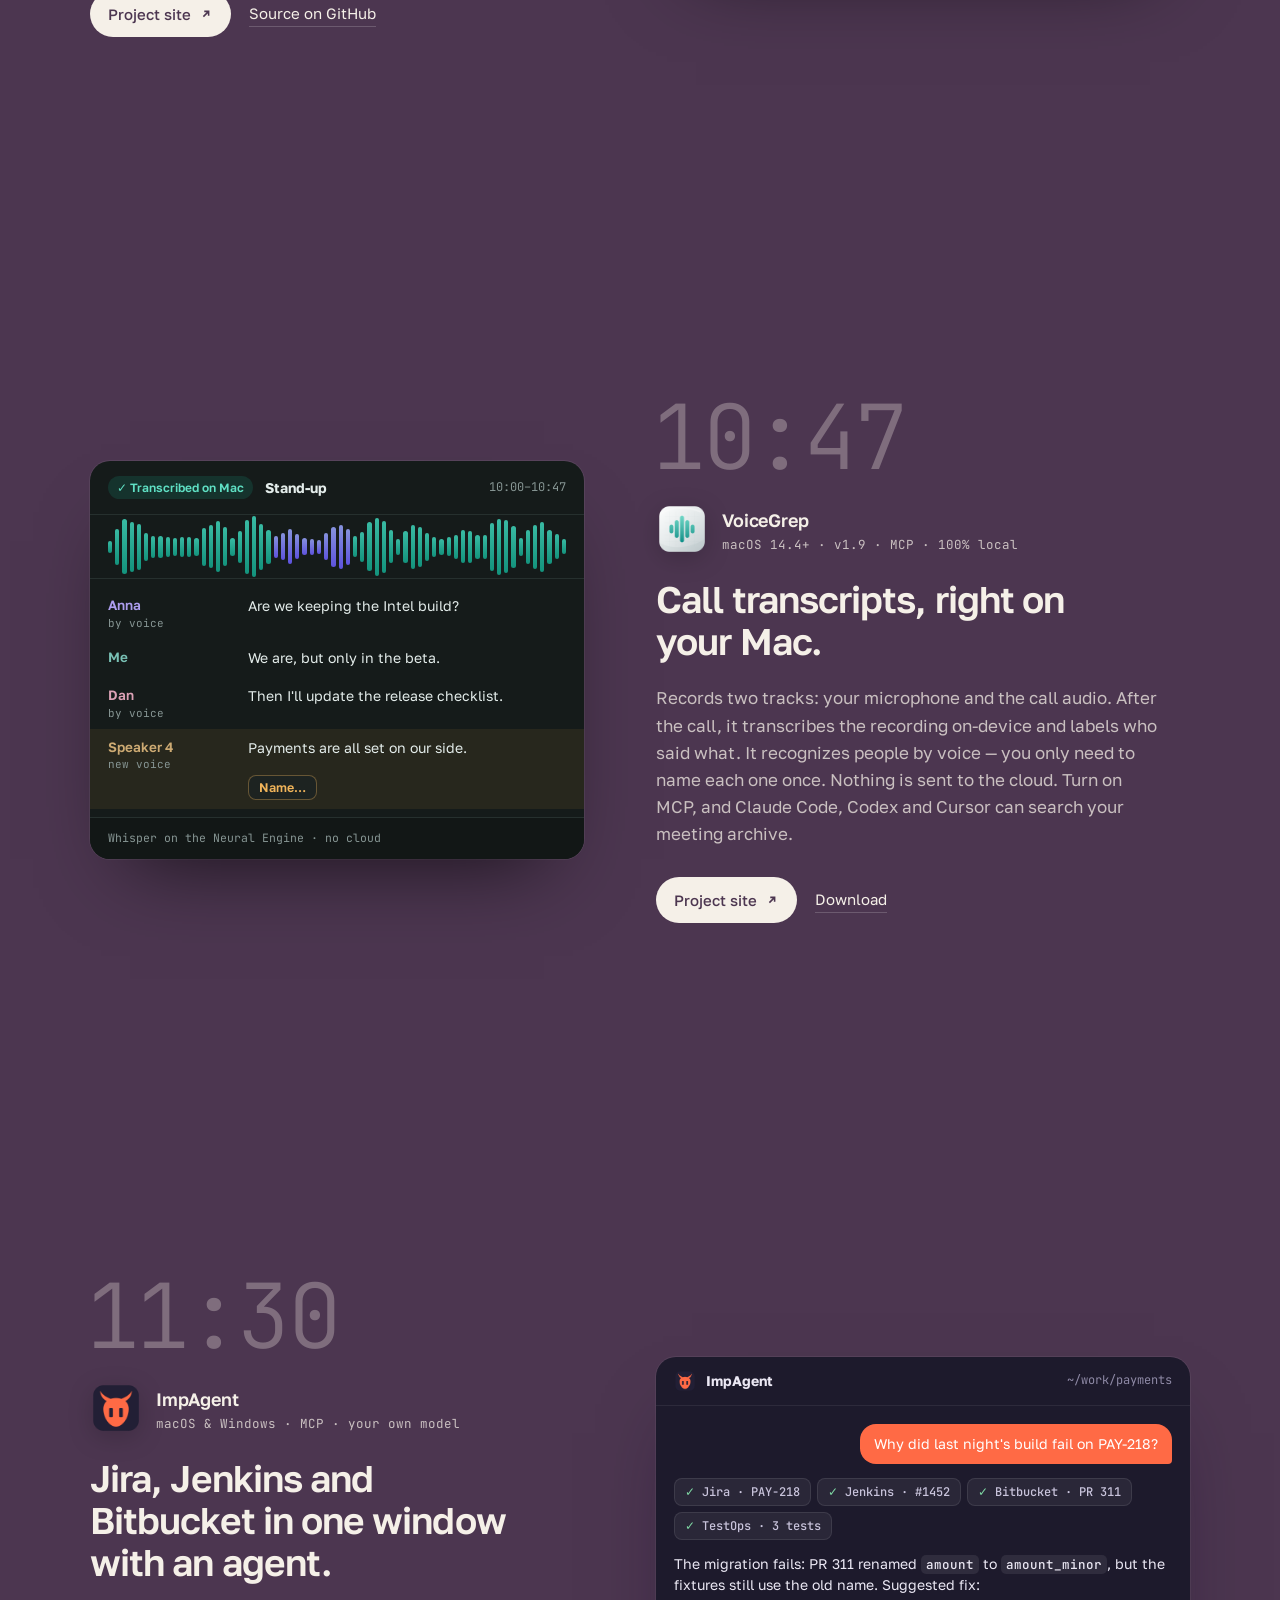
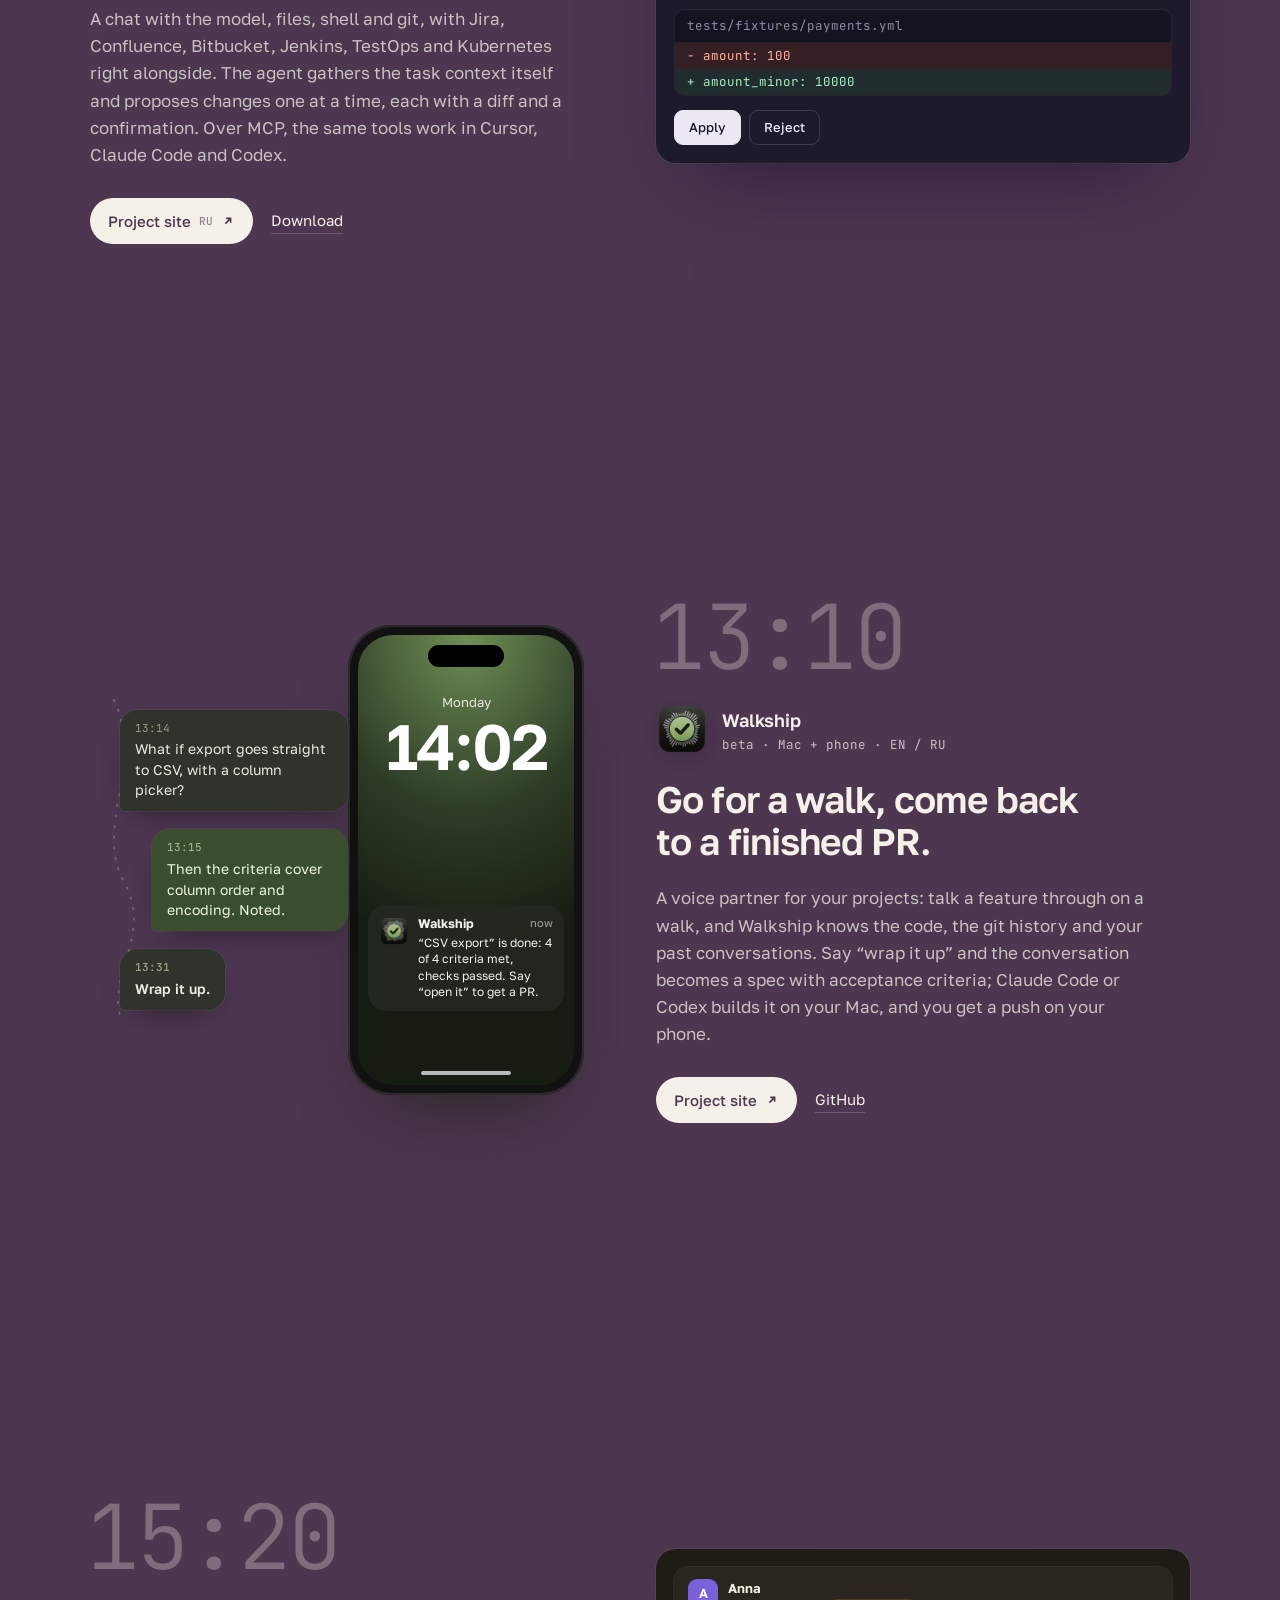
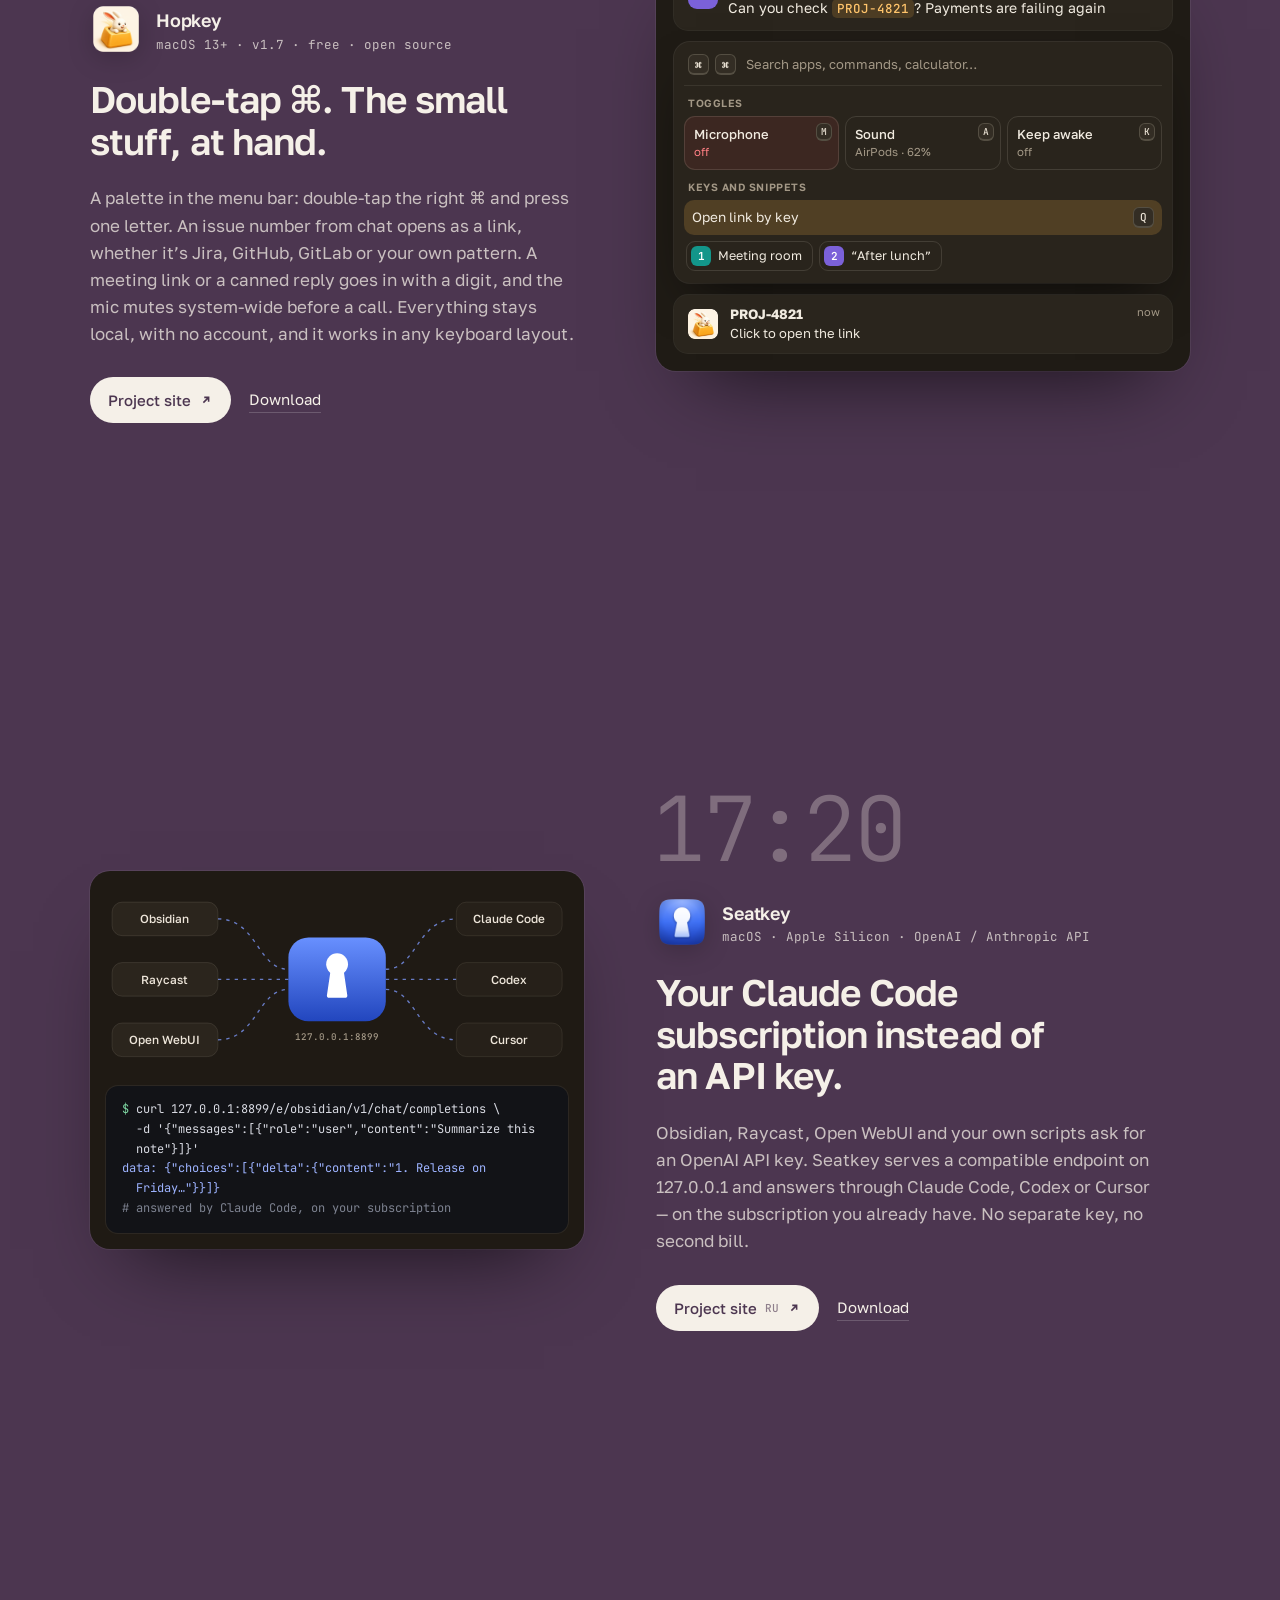
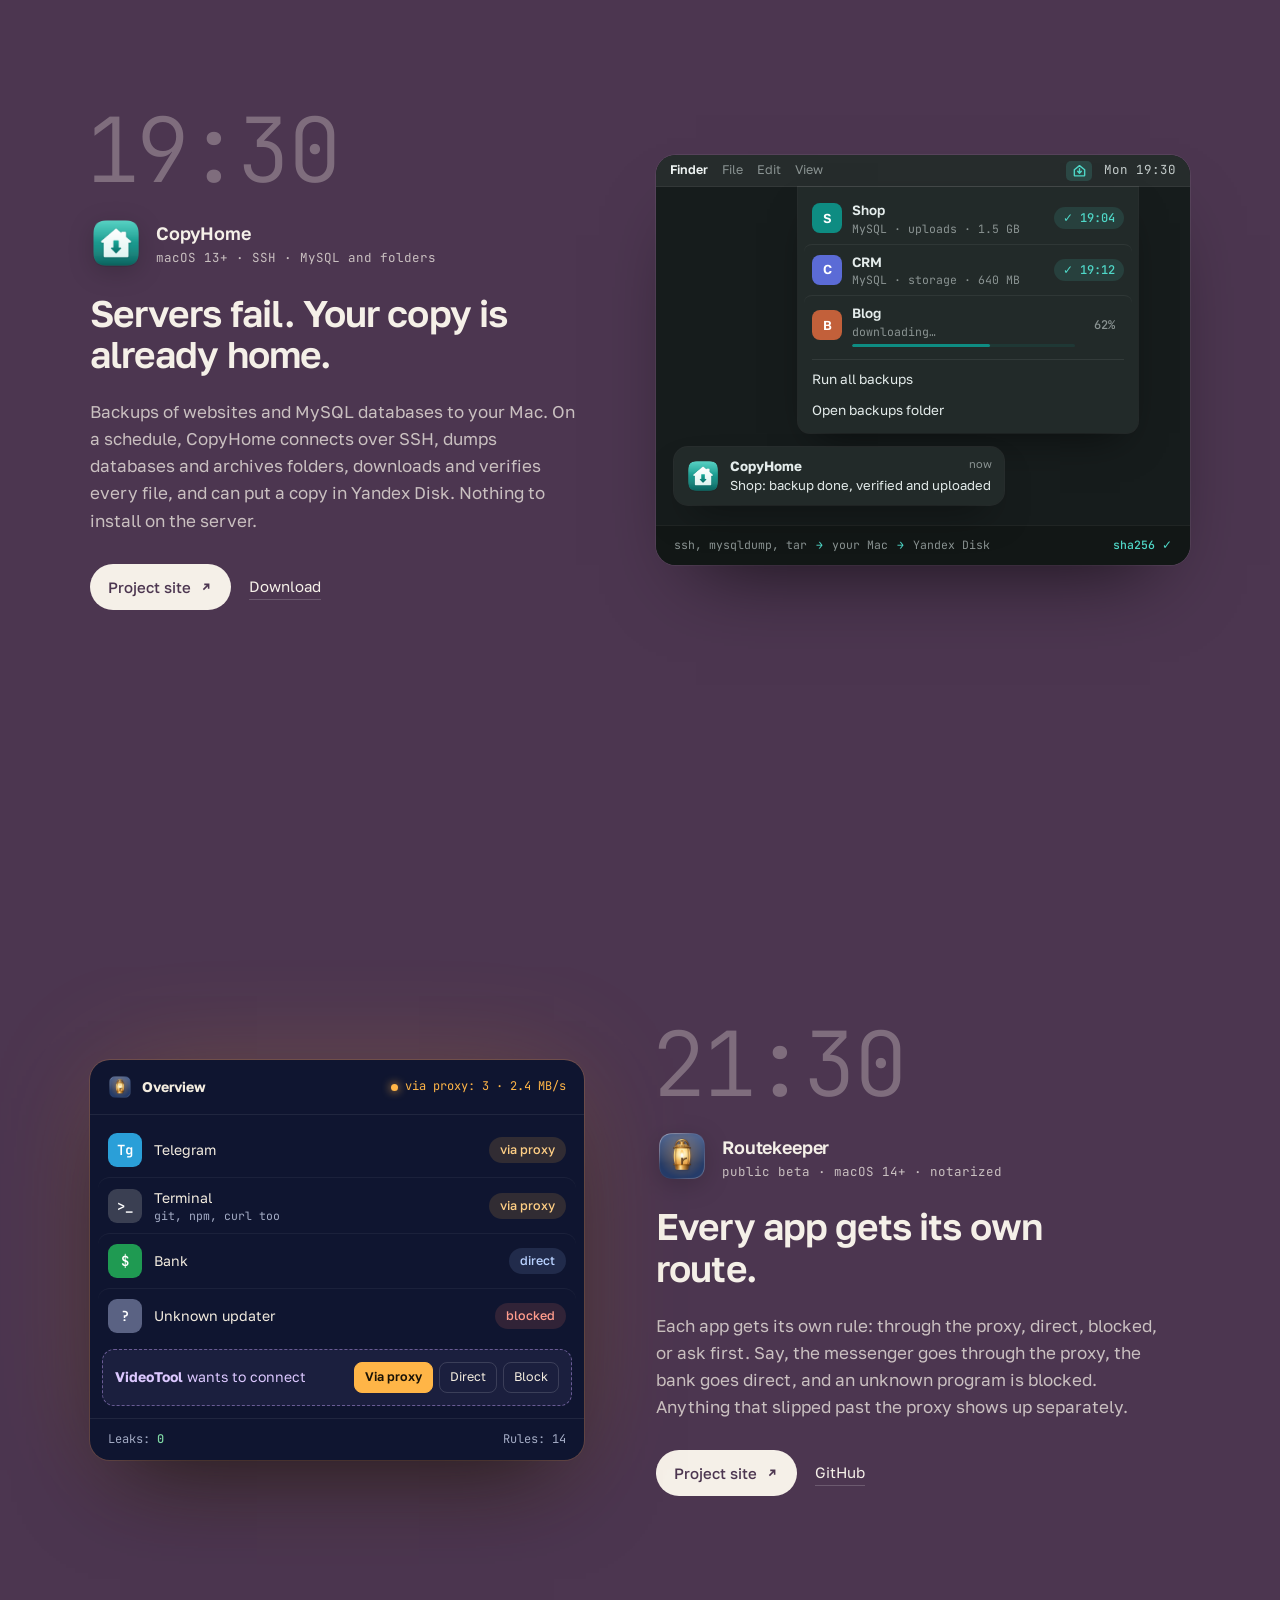
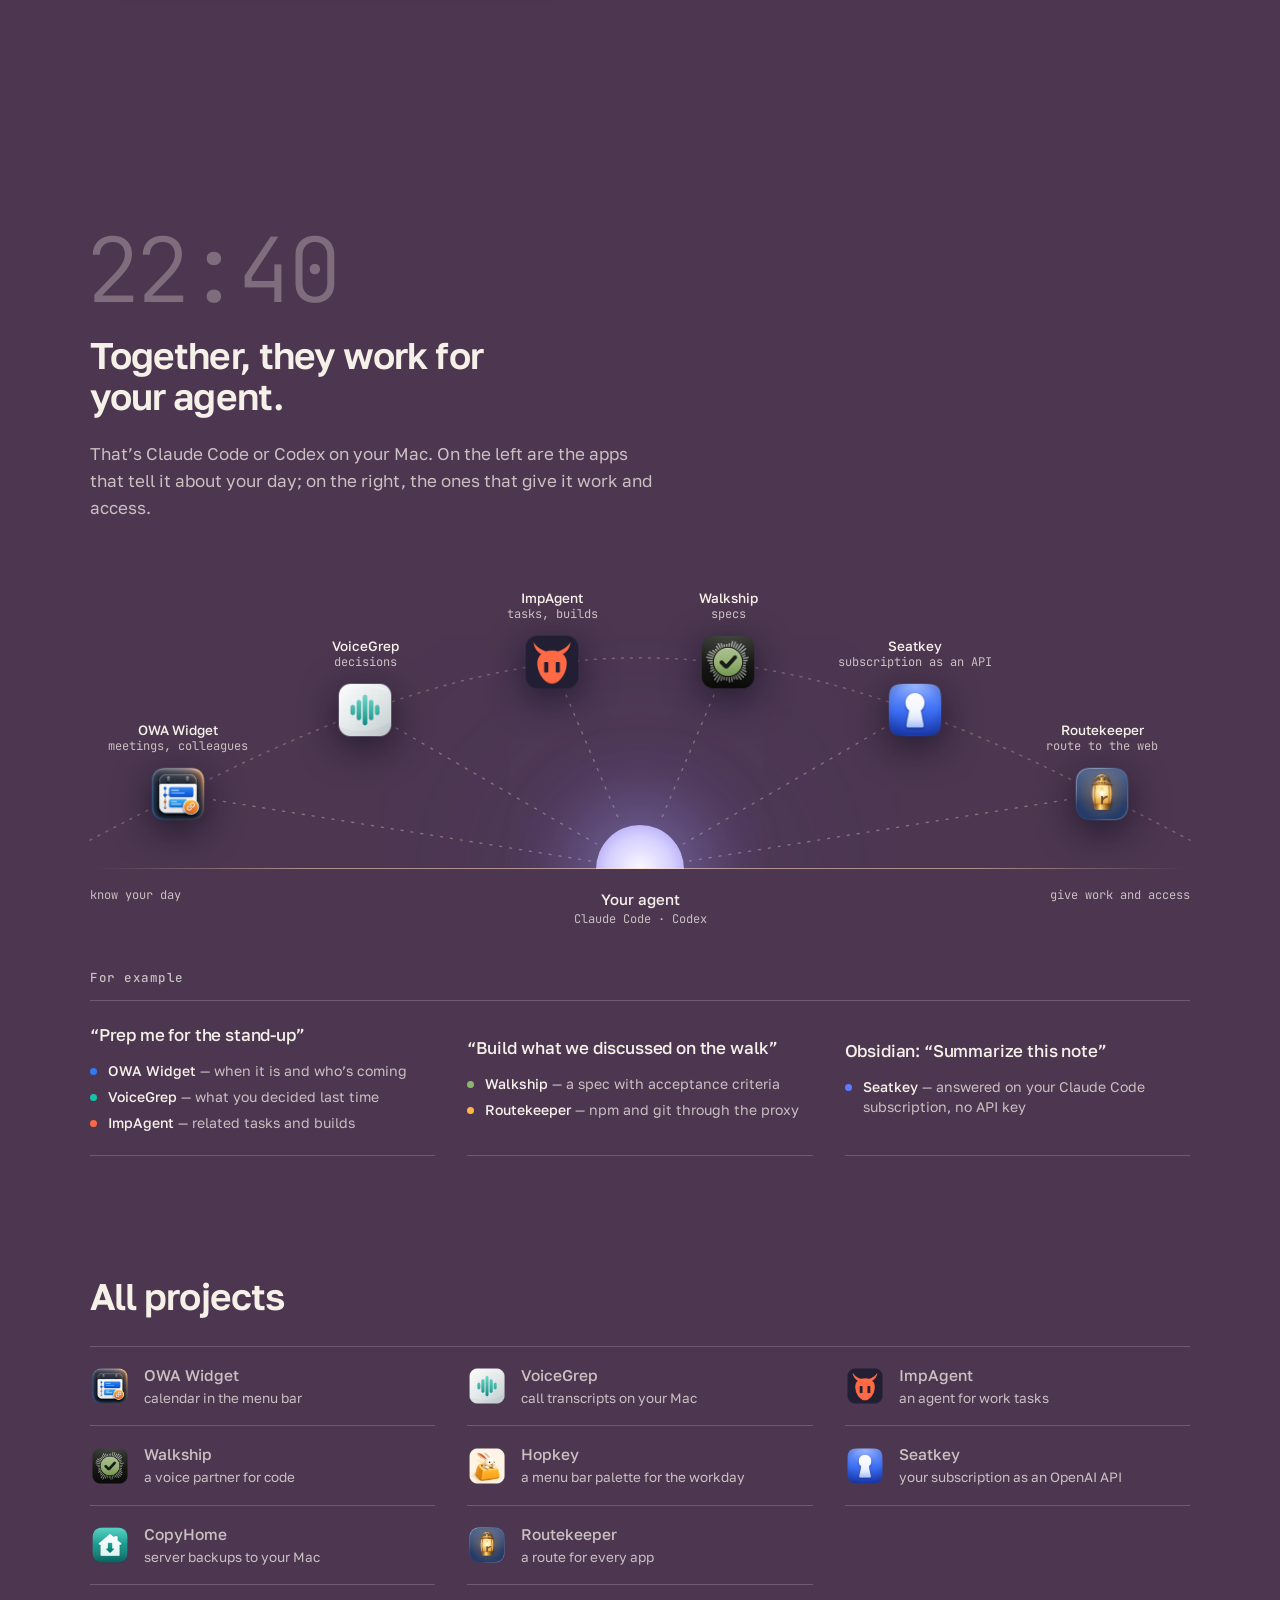
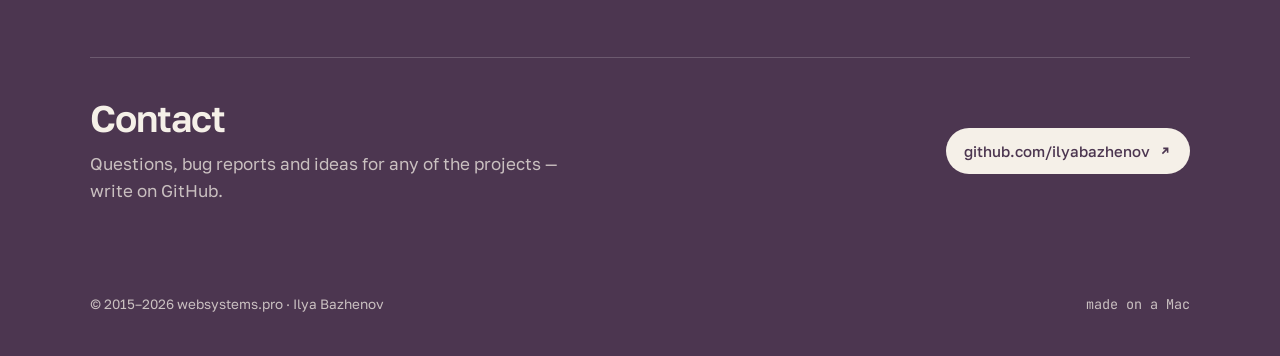
==== commit 704cbe2d: "CopyHome — восьмое приложение: глава «19:30», точка на дуге дня и в логотипе CopyHome встал между Se" ====
--- a/en/index.html
+++ b/en/index.html
@@ -4,9 +4,9 @@
 <meta charset="utf-8">
 <meta name="viewport" content="width=device-width, initial-scale=1">
 <title>Apps for the workday — Ilya Bazhenov</title>
-<meta name="description" content="Mac apps and tools for working with AI agents: OWA Widget, VoiceGrep, ImpAgent, Walkship, Hopkey, Seatkey and Routekeeper.">
+<meta name="description" content="Mac apps and tools for working with AI agents: OWA Widget, VoiceGrep, ImpAgent, Walkship, Hopkey, Seatkey, CopyHome and Routekeeper.">
 <meta property="og:title" content="Apps for the workday — Ilya Bazhenov">
-<meta property="og:description" content="Mac apps and tools for working with AI agents: OWA Widget, VoiceGrep, ImpAgent, Walkship, Hopkey, Seatkey and Routekeeper.">
+<meta property="og:description" content="Mac apps and tools for working with AI agents: OWA Widget, VoiceGrep, ImpAgent, Walkship, Hopkey, Seatkey, CopyHome and Routekeeper.">
 <meta property="og:type" content="website">
 <meta property="og:url" content="https://websystems.pro/en/">
 <meta property="og:site_name" content="websystems.pro">
@@ -15,7 +15,7 @@
 <meta property="og:image" content="https://websystems.pro/assets/og-en.png">
 <meta property="og:image:width" content="1200">
 <meta property="og:image:height" content="630">
-<meta property="og:image:alt" content="Seven apps for the workday: OWA Widget, VoiceGrep, ImpAgent, Walkship, Hopkey, Seatkey and Routekeeper icons on an arc above the horizon">
+<meta property="og:image:alt" content="Eight apps for the workday: OWA Widget, VoiceGrep, ImpAgent, Walkship, Hopkey, Seatkey, CopyHome and Routekeeper icons on an arc above the horizon">
 <meta name="twitter:card" content="summary_large_image">
 <link rel="canonical" href="https://websystems.pro/en/">
 <link rel="alternate" hreflang="ru" href="https://websystems.pro/">
@@ -48,13 +48,14 @@
     <a class="logo" href="#top" aria-label="websystems.pro — back to top">
       <svg viewBox="0 0 32 32" fill="none" aria-hidden="true">
         <path class="hz" d="M3 25h26" stroke-width="2" stroke-linecap="round"/>
-        <circle style="--i:0" cx="4.2" cy="19.9" r="2.3" fill="#2f7bf6"/>
-        <circle style="--i:1" cx="6.4" cy="14.8" r="2.3" fill="#19c2a6"/>
-        <circle style="--i:2" cx="10.6" cy="11.3" r="2.3" fill="#ff6a45"/>
-        <circle style="--i:3" cx="16.0" cy="10.0" r="2.3" fill="#8db86b"/>
-        <circle style="--i:4" cx="21.4" cy="11.3" r="2.3" fill="#f27aa0"/>
-        <circle style="--i:5" cx="25.6" cy="14.8" r="2.3" fill="#5b7cff"/>
-        <circle style="--i:6" cx="27.8" cy="19.9" r="2.3" fill="#ffb547"/>
+        <circle style="--i:0" cx="4.0" cy="21.0" r="2.15" fill="#2f7bf6"/>
+        <circle style="--i:1" cx="5.5" cy="16.1" r="2.15" fill="#19c2a6"/>
+        <circle style="--i:2" cx="8.9" cy="12.3" r="2.15" fill="#ff6a45"/>
+        <circle style="--i:3" cx="13.5" cy="10.3" r="2.15" fill="#8db86b"/>
+        <circle style="--i:4" cx="18.5" cy="10.3" r="2.15" fill="#f27aa0"/>
+        <circle style="--i:5" cx="23.1" cy="12.3" r="2.15" fill="#5b7cff"/>
+        <circle style="--i:6" cx="26.5" cy="16.1" r="2.15" fill="#14a39a"/>
+        <circle style="--i:7" cx="28.0" cy="21.0" r="2.15" fill="#ffb547"/>
       </svg>
     </a>
     <span class="clock" aria-hidden="true">
@@ -75,8 +76,8 @@
   <section class="hero" data-time="07:40" data-sky="#191c37,#7d5a77" data-sky-dark="#141630,#4c3650" data-ink="light" data-stars="0.7" data-phase="morning">
     <div class="wrap">
       <div class="eyebrow">Ilya Bazhenov</div>
-      <h1>Seven apps<br>for the workday</h1>
-      <p class="lead">I make Mac apps and tools for working with AI agents. Here are seven of them, in the order they come in handy during the day.</p>
+      <h1>Eight apps<br>for the workday</h1>
+      <p class="lead">I make Mac apps and tools for working with AI agents. Here are eight of them, in the order they come in handy during the day.</p>
     </div>
     <div class="hero-glow" aria-hidden="true"></div>
     <div class="wrap arc-wrap">
@@ -85,11 +86,12 @@
         <div class="sun" aria-hidden="true"></div>
         <div class="horizon" aria-hidden="true"></div>
         <a class="pt" href="#owawidget" style="--x:8;--y:31"><img src="../assets/icons/owawidget.png" alt="OWA Widget"><span class="lbl"><b>OWA Widget</b>09:48</span></a>
-        <a class="pt" href="#voicegrep" style="--x:22;--y:60"><img src="../assets/icons/voicegrep.png" alt="VoiceGrep"><span class="lbl"><b>VoiceGrep</b>10:47</span></a>
-        <a class="pt" href="#impagent" style="--x:36;--y:81"><img src="../assets/icons/impagent.png" alt="ImpAgent"><span class="lbl"><b>ImpAgent</b>11:30</span></a>
-        <a class="pt" href="#walkship" style="--x:50;--y:88"><img src="../assets/icons/walkship.png" alt="Walkship"><span class="lbl"><b>Walkship</b>13:10</span></a>
-        <a class="pt" href="#hopkey" style="--x:64;--y:81"><img src="../assets/icons/hopkey.png" alt="Hopkey"><span class="lbl"><b>Hopkey</b>15:20</span></a>
-        <a class="pt" href="#seatkey" style="--x:78;--y:60"><img src="../assets/icons/seatkey.png" alt="Seatkey"><span class="lbl"><b>Seatkey</b>17:20</span></a>
+        <a class="pt" href="#voicegrep" style="--x:20;--y:57"><img src="../assets/icons/voicegrep.png" alt="VoiceGrep"><span class="lbl"><b>VoiceGrep</b>10:47</span></a>
+        <a class="pt" href="#impagent" style="--x:32;--y:76"><img src="../assets/icons/impagent.png" alt="ImpAgent"><span class="lbl"><b>ImpAgent</b>11:30</span></a>
+        <a class="pt" href="#walkship" style="--x:44;--y:87"><img src="../assets/icons/walkship.png" alt="Walkship"><span class="lbl"><b>Walkship</b>13:10</span></a>
+        <a class="pt" href="#hopkey" style="--x:56;--y:87"><img src="../assets/icons/hopkey.png" alt="Hopkey"><span class="lbl"><b>Hopkey</b>15:20</span></a>
+        <a class="pt" href="#seatkey" style="--x:68;--y:76"><img src="../assets/icons/seatkey.png" alt="Seatkey"><span class="lbl"><b>Seatkey</b>17:20</span></a>
+        <a class="pt" href="#copyhome" style="--x:80;--y:57"><img src="../assets/icons/copyhome.png" alt="CopyHome"><span class="lbl"><b>CopyHome</b>19:30</span></a>
         <a class="pt" href="#routekeeper" style="--x:92;--y:31"><img src="../assets/icons/routekeeper.png" alt="Routekeeper"><span class="lbl"><b>Routekeeper</b>21:30</span></a>
       </div>
     </div>
@@ -320,9 +322,48 @@
     </div>
   </section>
 
+  <!-- 19:30 — CopyHome -->
+  <section class="ch" id="copyhome" data-time="19:30" data-sky="#33304f,#8c6070" data-sky-dark="#1c1a2c,#2a2130" data-ink="light" data-stars="0.35" data-phase="evening" style="--accent:#0e8c82">
+    <div class="wrap ch-grid">
+      <div class="ch-text rv">
+        <div class="ch-time">19:30</div>
+        <div class="ch-app">
+          <img src="../assets/icons/copyhome.png" alt="" width="52" height="52">
+          <div><b>CopyHome</b><span>macOS 13+ · SSH · MySQL and folders</span></div>
+        </div>
+        <h2>Servers fail. Your copy is already&nbsp;home.</h2>
+        <p class="story">Backups of websites and MySQL databases to your Mac. On a schedule, CopyHome connects over SSH, dumps databases and archives folders, downloads and verifies every file, and can put a copy in Yandex Disk. Nothing to install on the server.</p>
+        <div class="ch-links">
+          <a class="go" href="https://copyhome.app/en/" target="_blank">Project site <svg viewBox="0 0 16 16" fill="none" stroke="currentColor" stroke-width="1.8"><path d="M5 11l6-6M6 5h5v5"/></svg></a>
+          <a class="sub" href="https://github.com/ilyabazhenov/copyhome/releases/latest" target="_blank">Download</a>
+        </div>
+      </div>
+      <div class="ch-visual rv">
+        <div class="v cp" aria-hidden="true">
+          <div class="cp-mb">
+            <span class="cp-mb-l"><b>Finder</b><span>File</span><span>Edit</span><span>View</span></span>
+            <span class="cp-mb-r"><span class="cp-tray"><svg viewBox="0 0 16 16" fill="none" stroke="currentColor" stroke-width="1.5" stroke-linejoin="round" stroke-linecap="round"><path d="M2.5 7.2 8 2.8l5.5 4.4V13a.7.7 0 0 1-.7.7H3.2a.7.7 0 0 1-.7-.7z"/><path d="M8 6.2v4.6M6 8.9l2 2 2-2"/></svg></span><span class="mono">Mon 19:30</span></span>
+          </div>
+          <div class="cp-body">
+            <div class="cp-menu">
+              <div class="cp-r step" style="--d:0.10s"><span class="cp-av" style="--c:#0e8c82">S</span><span><b>Shop</b><small>MySQL · uploads · 1.5 GB</small></span><span class="cp-st ok">✓ 19:04</span></div>
+              <div class="cp-r step" style="--d:0.25s"><span class="cp-av" style="--c:#5b6bd6">C</span><span><b>CRM</b><small>MySQL · storage · 640 MB</small></span><span class="cp-st ok">✓ 19:12</span></div>
+              <div class="cp-r step" style="--d:0.40s"><span class="cp-av" style="--c:#c2603a">B</span><span><b>Blog</b><small>downloading…</small><i class="cp-bar"><i></i></i></span><span class="cp-st run">62%</span></div>
+              <div class="cp-sep"></div>
+              <div class="cp-act step" style="--d:.6s">Run all backups</div>
+              <div class="cp-act step" style="--d:.7s">Open backups folder</div>
+            </div>
+            <div class="cp-note step" style="--d:1s"><img src="../assets/icons/copyhome.png" alt=""><span><b>CopyHome <em>now</em></b>Shop: backup done, verified and uploaded</span></div>
+          </div>
+          <div class="cp-foot mono"><span>ssh, mysqldump, tar</span><i>→</i><span>your Mac</span><i>→</i><span>Yandex Disk</span><b>sha256 ✓</b></div>
+        </div>
+      </div>
+    </div>
+  </section>
+
   <!-- 21:30 — Routekeeper -->
   <section class="ch" id="routekeeper" data-time="21:30" data-sky="#121834,#0a0f1f" data-ink="light" data-stars="0.85" data-phase="night" style="--accent:#ffb547">
-    <div class="wrap ch-grid">
+    <div class="wrap ch-grid flip">
       <div class="ch-text rv">
         <div class="ch-time">21:30</div>
         <div class="ch-app">
@@ -417,6 +458,7 @@
           <a href="https://walkship.app/" target="_blank"><img src="../assets/icons/walkship.png" alt=""><span><b>Walkship</b><span>a voice partner for code</span></span></a>
           <a href="https://ilyabazhenov.github.io/Hopkey/en/" target="_blank"><img src="../assets/icons/hopkey.png" alt=""><span><b>Hopkey</b><span>a menu bar palette for the workday</span></span></a>
           <a href="https://seatkey.dev/" target="_blank" hreflang="ru"><img src="../assets/icons/seatkey.png" alt=""><span><b>Seatkey</b><span>your subscription as an OpenAI API</span></span></a>
+          <a href="https://copyhome.app/en/" target="_blank"><img src="../assets/icons/copyhome.png" alt=""><span><b>CopyHome</b><span>server backups to your Mac</span></span></a>
           <a href="https://getroutekeeper.app/en/" target="_blank"><img src="../assets/icons/routekeeper.png" alt=""><span><b>Routekeeper</b><span>a route for every app</span></span></a>
         </nav>
       </div>
--- a/assets/site.css
+++ b/assets/site.css
@@ -323,6 +323,50 @@
 .hk-note b { display: flex; justify-content: space-between; font-size: 13.5px; }
 .hk-note em { font: 400 11px var(--sans); font-style: normal; color: #9a9182; }
 
+/* ----- CopyHome ----- */
+.cp { background: #f6f8f7; color: #16201f; }
+.cp-mb {
+  display: flex; justify-content: space-between; align-items: center; gap: 12px;
+  height: 32px; padding: 0 14px; font-size: 12.5px;
+  background: rgba(232, 236, 235, 0.95); border-bottom: 1px solid rgba(0, 0, 0, 0.06); color: #3a3f3e;
+}
+.cp-mb-l { display: flex; gap: 14px; color: #868d8c; }
+.cp-mb-l b { color: #16201f; font-weight: 600; }
+.cp-mb-r { display: flex; align-items: center; gap: 12px; }
+.cp-tray { display: grid; place-items: center; width: 26px; height: 20px; border-radius: 5px; background: rgba(14, 140, 130, 0.16); color: #0b6f6a; }
+.cp-tray svg { width: 15px; height: 15px; }
+.cp-body { position: relative; padding: 0 18px 20px; display: grid; gap: 14px; }
+.cp-menu {
+  margin-left: auto; margin-right: 34px; width: min(340px, 100%); padding: 6px;
+  background: rgba(255, 255, 255, 0.96); border-radius: 0 0 12px 12px;
+  box-shadow: 0 18px 40px -18px rgba(0, 0, 0, 0.3), 0 0 0 1px rgba(0, 0, 0, 0.06);
+}
+.cp-r { display: grid; grid-template-columns: 30px minmax(0, 1fr) auto; gap: 10px; align-items: center; padding: 8px; border-radius: 8px; }
+.cp-r + .cp-r { border-top: 1px solid rgba(0, 0, 0, 0.05); }
+.cp-av { width: 30px; height: 30px; border-radius: 8px; display: grid; place-items: center; font-weight: 600; font-size: 13px; color: #fff; background: var(--c); }
+.cp-r b { display: block; font-size: 13.5px; font-weight: 600; }
+.cp-r small { display: block; font: 400 11.5px var(--mono); color: #7d8584; white-space: nowrap; overflow: hidden; text-overflow: ellipsis; }
+.cp-st { font: 500 12px var(--mono); padding: 3px 9px; border-radius: 99px; white-space: nowrap; }
+.cp-st.ok { color: #0b6f6a; background: rgba(14, 140, 130, 0.12); }
+.cp-st.run { color: #7d8584; }
+.cp-bar { display: block; height: 3px; margin-top: 5px; border-radius: 3px; background: rgba(14, 140, 130, 0.14); overflow: hidden; }
+.cp-bar i { display: block; height: 100%; width: 62%; border-radius: 3px; background: #0e8c82; animation: cpbar 2.4s ease-in-out infinite alternate; }
+@keyframes cpbar { from { width: 54%; } to { width: 70%; } }
+.cp-sep { height: 1px; margin: 4px 8px; background: rgba(0, 0, 0, 0.07); }
+.cp-act { padding: 6px 8px; border-radius: 6px; font-size: 13.5px; }
+.cp-act:first-of-type { background: #0e8c82; color: #fff; }
+.cp-note {
+  width: min(330px, 100%); display: grid; grid-template-columns: 34px 1fr; gap: 10px; align-items: center;
+  padding: 10px 12px; border-radius: 14px; background: #fff; font-size: 13px;
+  box-shadow: 0 14px 30px -16px rgba(0, 30, 28, 0.35), 0 0 0 1px rgba(0, 0, 0, 0.07);
+}
+.cp-note img { width: 34px; height: 34px; }
+.cp-note b { display: flex; justify-content: space-between; font-size: 13.5px; }
+.cp-note em { font: 400 11px var(--sans); font-style: normal; color: #7d8584; }
+.cp-foot { display: flex; flex-wrap: wrap; align-items: center; gap: 6px 9px; padding: 11px 18px; font-size: 11.5px; color: #6b7372; background: #eef2f1; border-top: 1px solid rgba(0, 0, 0, 0.05); }
+.cp-foot i { font-style: normal; color: #0e8c82; }
+.cp-foot b { margin-left: auto; font-weight: 500; color: #0b6f6a; }
+
 /* ----- Routekeeper ----- */
 .rk { background: #0f1530; color: #f3ecdf; box-shadow: 0 40px 90px -30px rgba(0, 0, 0, 0.7), 0 0 0 1px rgba(255, 181, 71, 0.16), 0 0 120px -20px rgba(255, 181, 71, 0.25); }
 .rk-top { display: flex; align-items: center; gap: 10px; padding: 15px 18px; border-bottom: 1px solid rgba(255, 255, 255, 0.07); }
@@ -449,7 +493,7 @@
 :root[data-theme="dark"] .hero-glow { opacity: .6; }
 /* крупное время главы: 14% светлых чернил на тёмном небе почти не видно */
 :root[data-theme="dark"] .ch-time { color: rgba(245, 240, 232, 0.3); }
-:root[data-theme="dark"] :is(.owa, .vg, .seat) { box-shadow: 0 40px 80px -40px rgba(0, 0, 0, 0.7), 0 0 0 1px rgba(255, 255, 255, 0.07); }
+:root[data-theme="dark"] :is(.owa, .vg, .seat, .cp) { box-shadow: 0 40px 80px -40px rgba(0, 0, 0, 0.7), 0 0 0 1px rgba(255, 255, 255, 0.07); }
 
 :root[data-theme="dark"] .owa { background: #1e1e20; color: #ececee; }
 :root[data-theme="dark"] .owa-mb { background: rgba(44, 44, 46, 0.95); border-bottom-color: rgba(255, 255, 255, 0.06); color: #c7c7cc; }
@@ -500,6 +544,20 @@
 :root[data-theme="dark"] .hk .key { color: #ffc46b; background: rgba(255, 181, 71, 0.16); }
 :root[data-theme="dark"] .hk-row { background: rgba(255, 181, 71, 0.18); }
 :root[data-theme="dark"] .hk-tiles .mute small { color: #ff7f84; }
+
+:root[data-theme="dark"] .cp { background: #161c1c; color: #e4eceb; }
+:root[data-theme="dark"] .cp-mb { background: rgba(40, 46, 46, 0.95); border-bottom-color: rgba(255, 255, 255, 0.06); color: #c3cbca; }
+:root[data-theme="dark"] .cp-mb-l { color: #8a9392; }
+:root[data-theme="dark"] .cp-mb-l b { color: #f0f5f4; }
+:root[data-theme="dark"] .cp-tray { background: rgba(79, 216, 200, 0.16); color: #4fd8c8; }
+:root[data-theme="dark"] :is(.cp-menu, .cp-note) { background: #222a29; box-shadow: 0 18px 40px -18px rgba(0, 0, 0, 0.6), 0 0 0 1px rgba(255, 255, 255, 0.08); }
+:root[data-theme="dark"] .cp-r + .cp-r { border-top-color: rgba(255, 255, 255, 0.06); }
+:root[data-theme="dark"] .cp-sep { background: rgba(255, 255, 255, 0.08); }
+:root[data-theme="dark"] :is(.cp-r small, .cp-st.run, .cp-note em) { color: #8a9392; }
+:root[data-theme="dark"] .cp-st.ok { color: #4fd8c8; background: rgba(79, 216, 200, 0.12); }
+:root[data-theme="dark"] .cp-act:first-of-type { background: #0e8c82; }
+:root[data-theme="dark"] .cp-foot { color: #8a9392; background: #121716; border-top-color: rgba(255, 255, 255, 0.06); }
+:root[data-theme="dark"] :is(.cp-foot i, .cp-foot b) { color: #4fd8c8; }
 
 /* ---------- responsive ---------- */
 @media (max-width: 1020px) {
@@ -524,21 +582,22 @@
   /* иконки с равным шагом по длине дуги, подписи внутри купола, у верхних — над иконкой */
   .pt { left: calc(var(--mx) * 1%); bottom: calc(var(--my) * 1%); }
   .pt:nth-of-type(1) { --mx: 7.4; --my: 29.5; }
-  .pt:nth-of-type(2) { --mx: 17.8; --my: 52.4; }
-  .pt:nth-of-type(3) { --mx: 30.4; --my: 74.1; }
-  .pt:nth-of-type(4) { --mx: 50; --my: 88; }
-  .pt:nth-of-type(5) { --mx: 69.6; --my: 74.1; }
-  .pt:nth-of-type(6) { --mx: 82.2; --my: 52.4; }
-  .pt:nth-of-type(7) { --mx: 92.6; --my: 29.5; }
+  .pt:nth-of-type(2) { --mx: 16.6; --my: 49.8; }
+  .pt:nth-of-type(3) { --mx: 27; --my: 69.1; }
+  .pt:nth-of-type(4) { --mx: 40.8; --my: 84.9; }
+  .pt:nth-of-type(5) { --mx: 59.2; --my: 84.9; }
+  .pt:nth-of-type(6) { --mx: 73; --my: 69.1; }
+  .pt:nth-of-type(7) { --mx: 83.4; --my: 49.8; }
+  .pt:nth-of-type(8) { --mx: 92.6; --my: 29.5; }
   .pt img { width: 46px; height: 46px; }
   .pt .lbl { position: absolute; top: 50%; margin: 0; font-size: 11.5px; line-height: 1.35; }
   .pt:nth-of-type(-n+2) .lbl { left: 100%; padding-left: 10px; transform: translateY(-50%); text-align: left; }
-  .pt:nth-of-type(n+6) .lbl { right: 100%; padding-right: 10px; transform: translateY(-50%); text-align: right; }
+  .pt:nth-of-type(n+7) .lbl { right: 100%; padding-right: 10px; transform: translateY(-50%); text-align: right; }
   /* к вершине дуга поднимается выше иконок, поэтому подписи над иконками: крайние сдвинуты наружу */
-  .pt:nth-of-type(n+3):nth-of-type(-n+5) .lbl { top: auto; bottom: 100%; padding-bottom: 8px; }
+  .pt:nth-of-type(n+3):nth-of-type(-n+6) .lbl { top: auto; bottom: 100%; padding-bottom: 8px; }
   .pt:nth-of-type(3) .lbl { right: 0; text-align: right; }
-  .pt:nth-of-type(4) .lbl { left: 50%; transform: translateX(-50%); text-align: center; }
-  .pt:nth-of-type(5) .lbl { left: 0; text-align: left; }
+  .pt:nth-of-type(4) .lbl, .pt:nth-of-type(5) .lbl { left: 50%; transform: translateX(-50%); text-align: center; }
+  .pt:nth-of-type(6) .lbl { left: 0; text-align: left; }
   .sun { width: 70px; height: 70px; left: -24px; bottom: -35px; }
   .ch { padding: 96px 0 72px; min-height: auto; }
   .ln { grid-template-columns: 1fr; }
@@ -556,7 +615,11 @@
   .pt .lbl { font-size: 10.5px; }
   .pt .lbl b { font-size: 12px; }
   .pt:nth-of-type(-n+2) .lbl { padding-left: 8px; }
-  .pt:nth-of-type(n+6) .lbl { padding-right: 8px; }
+  .pt:nth-of-type(n+7) .lbl { padding-right: 8px; }
+  .pt:nth-of-type(4) .lbl { left: auto; right: 0; transform: none; text-align: right; }
+  .pt:nth-of-type(5) .lbl { left: 0; transform: none; text-align: left; }
+  .pt:nth-of-type(3) .lbl { right: 8px; }
+  .pt:nth-of-type(6) .lbl { left: 8px; }
   /* в попапе OWA кнопки переносятся под текст, иначе обрезаются */
   .owa-body { padding: 12px; }
   .owa-pop { padding: 10px; }
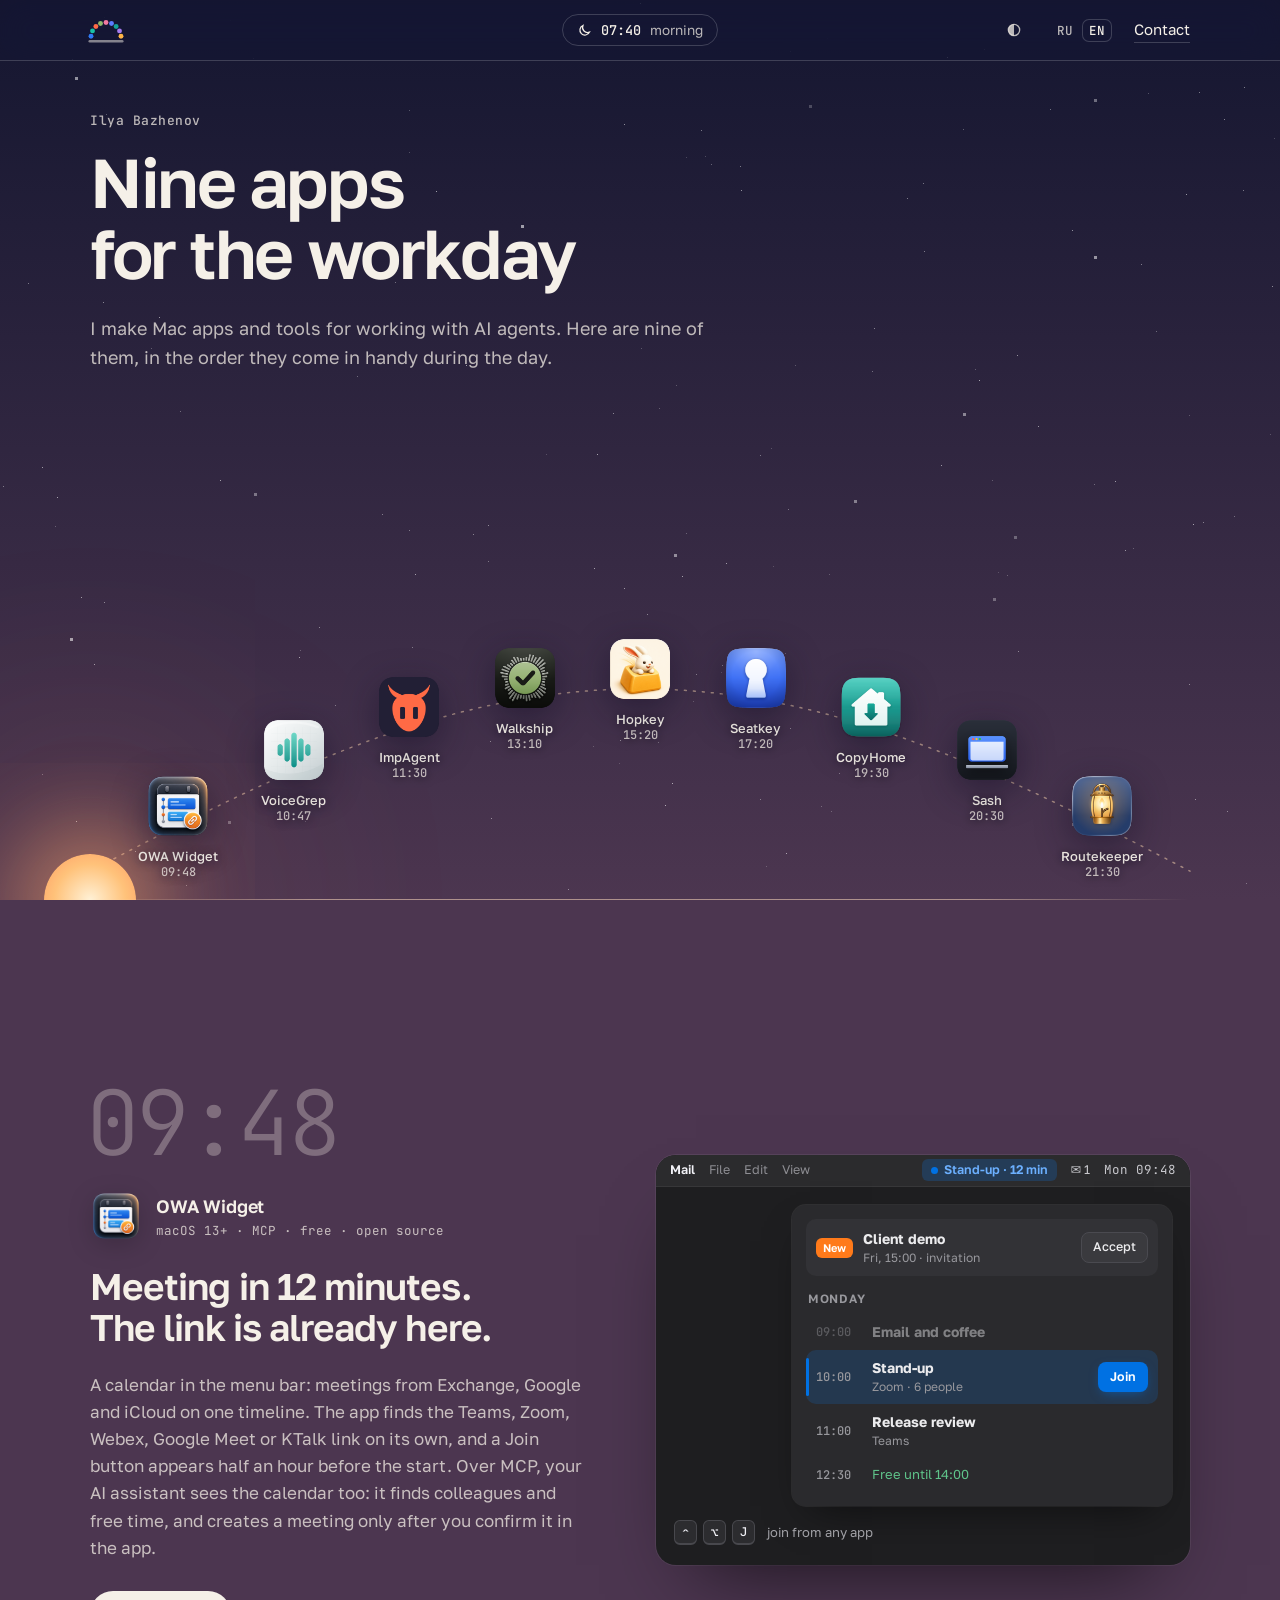
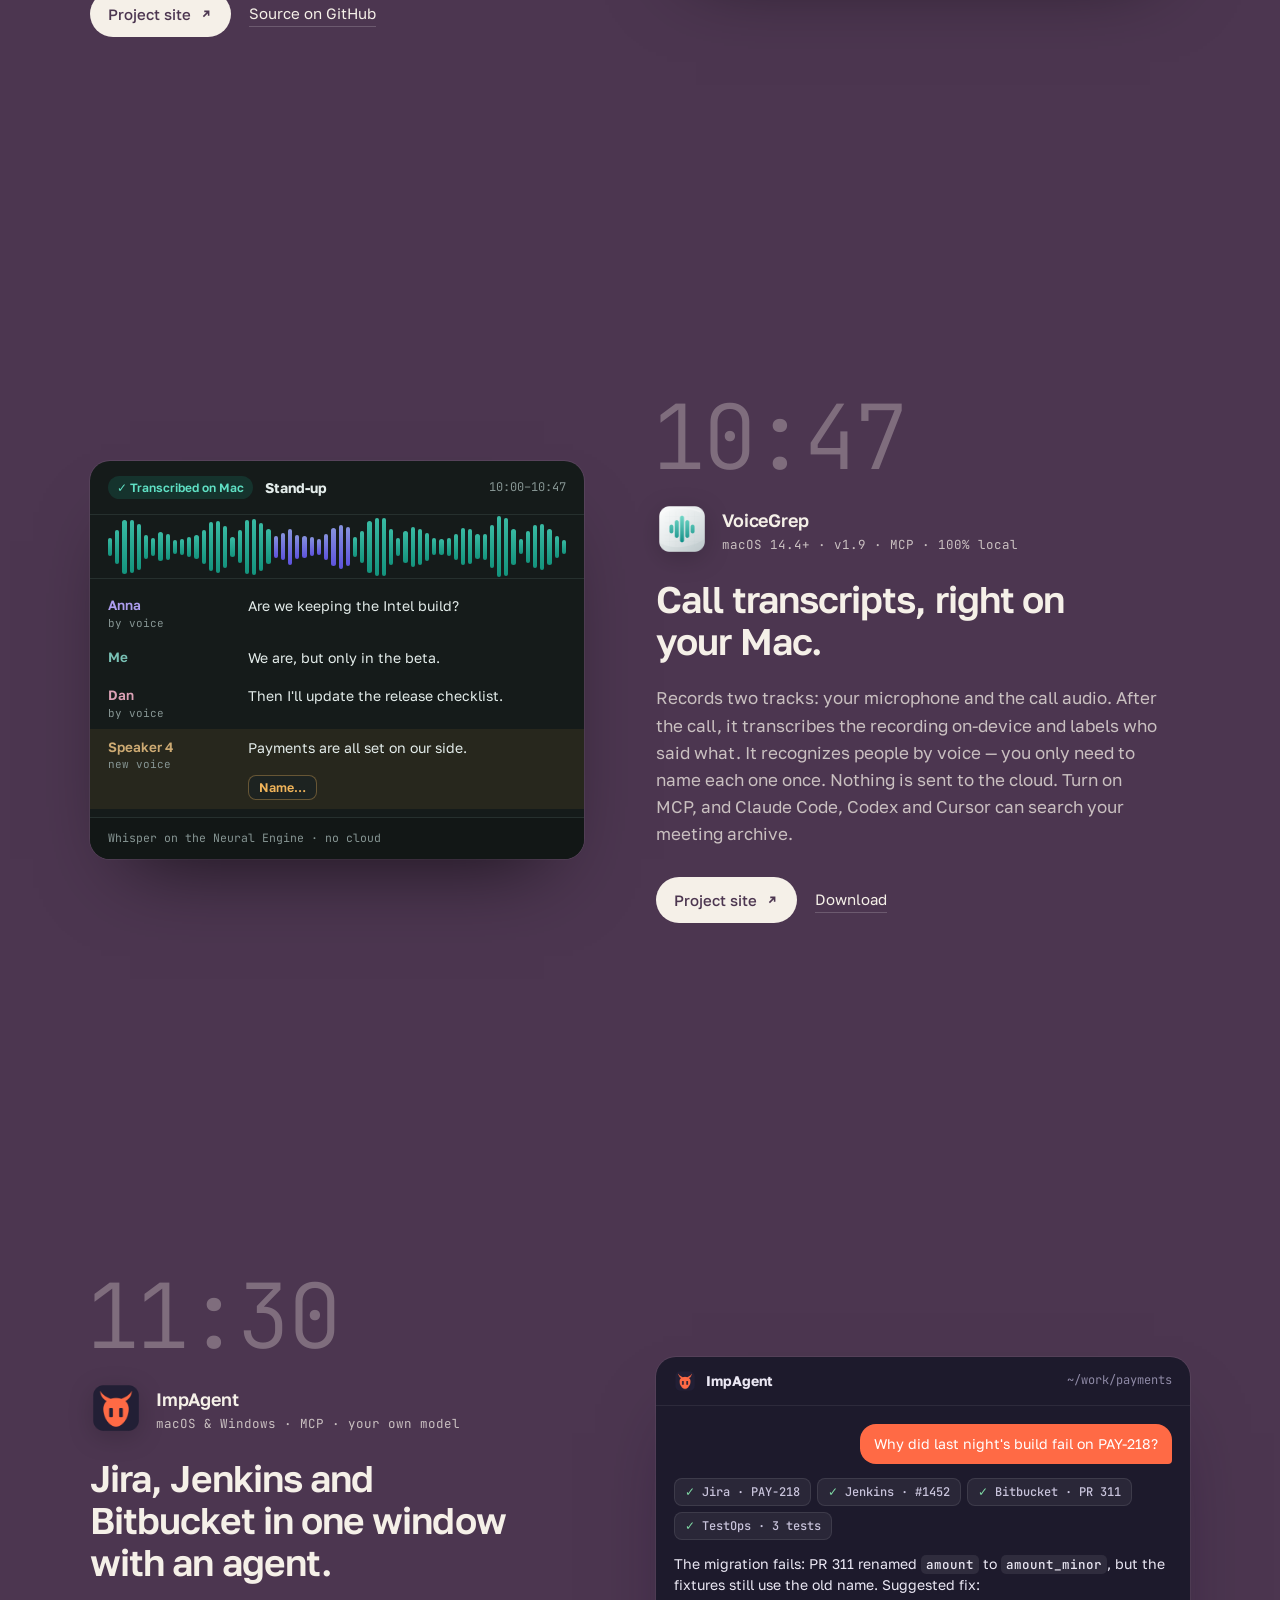
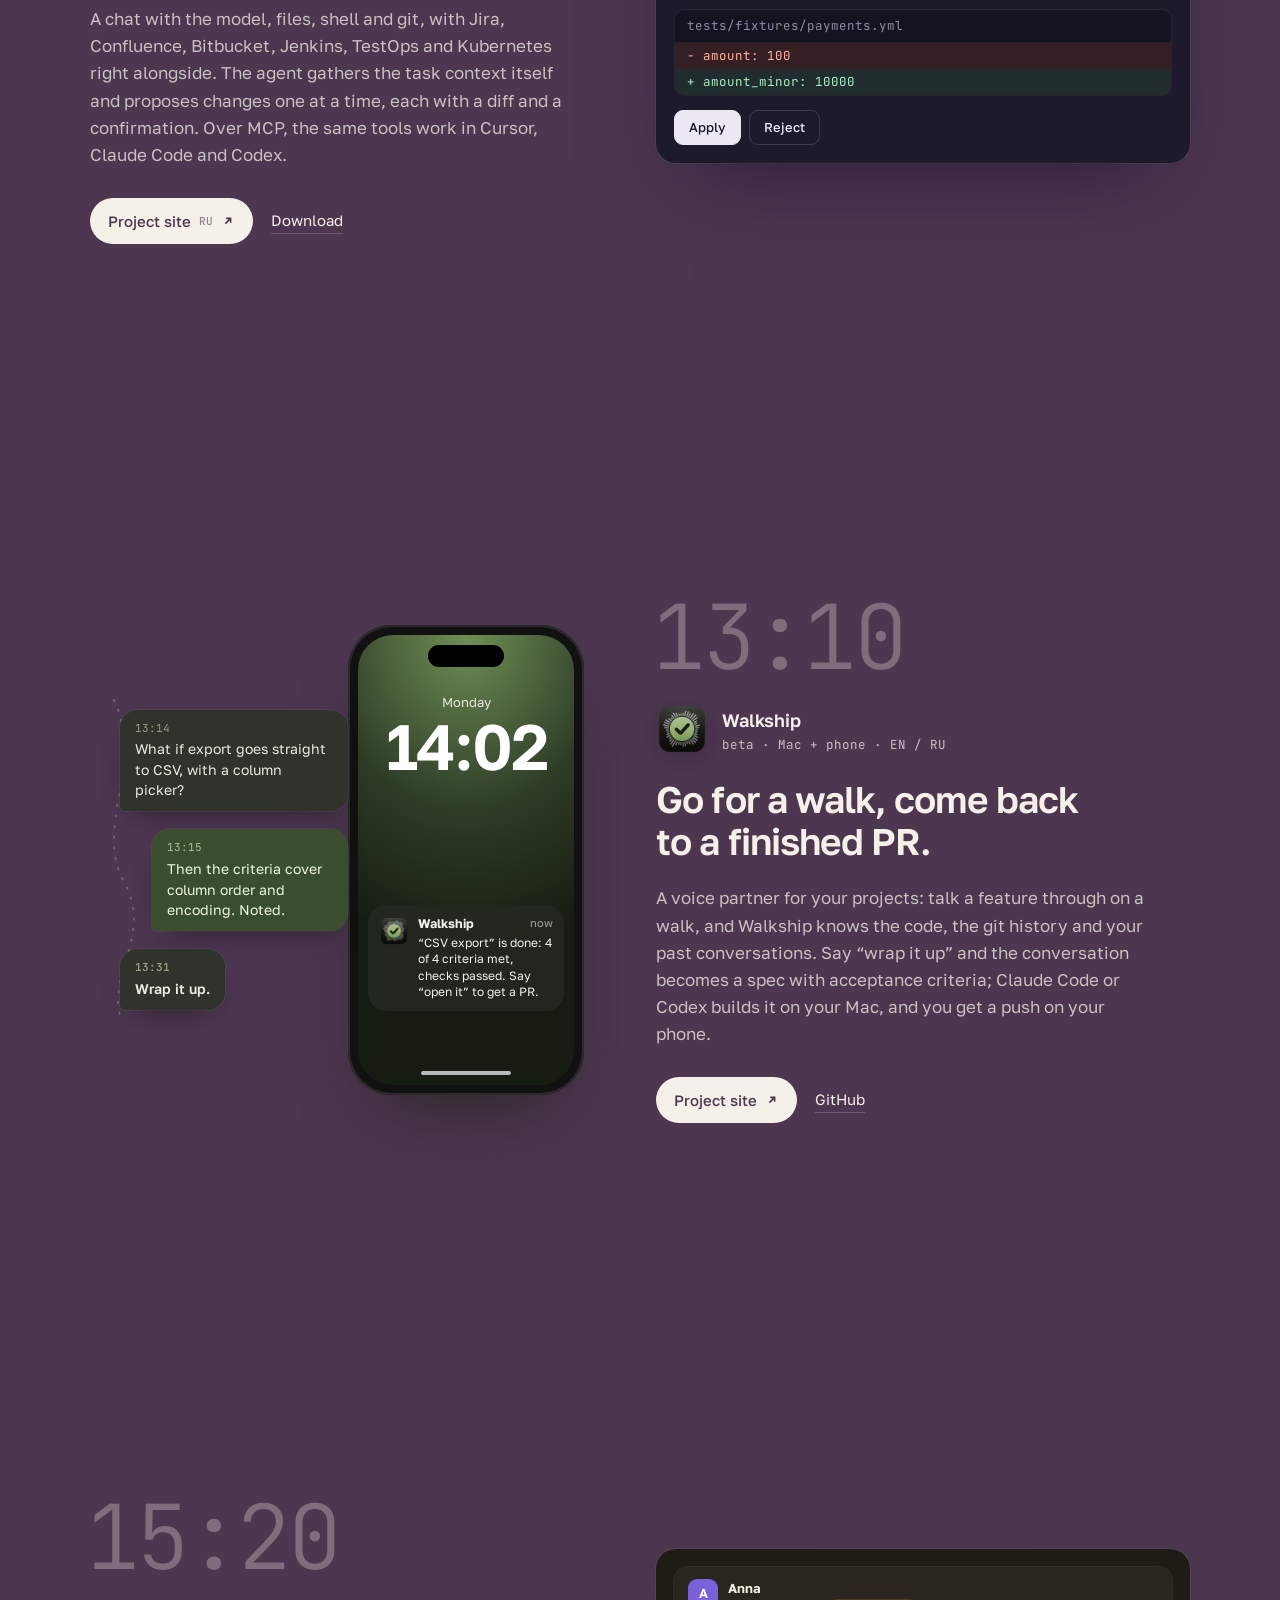
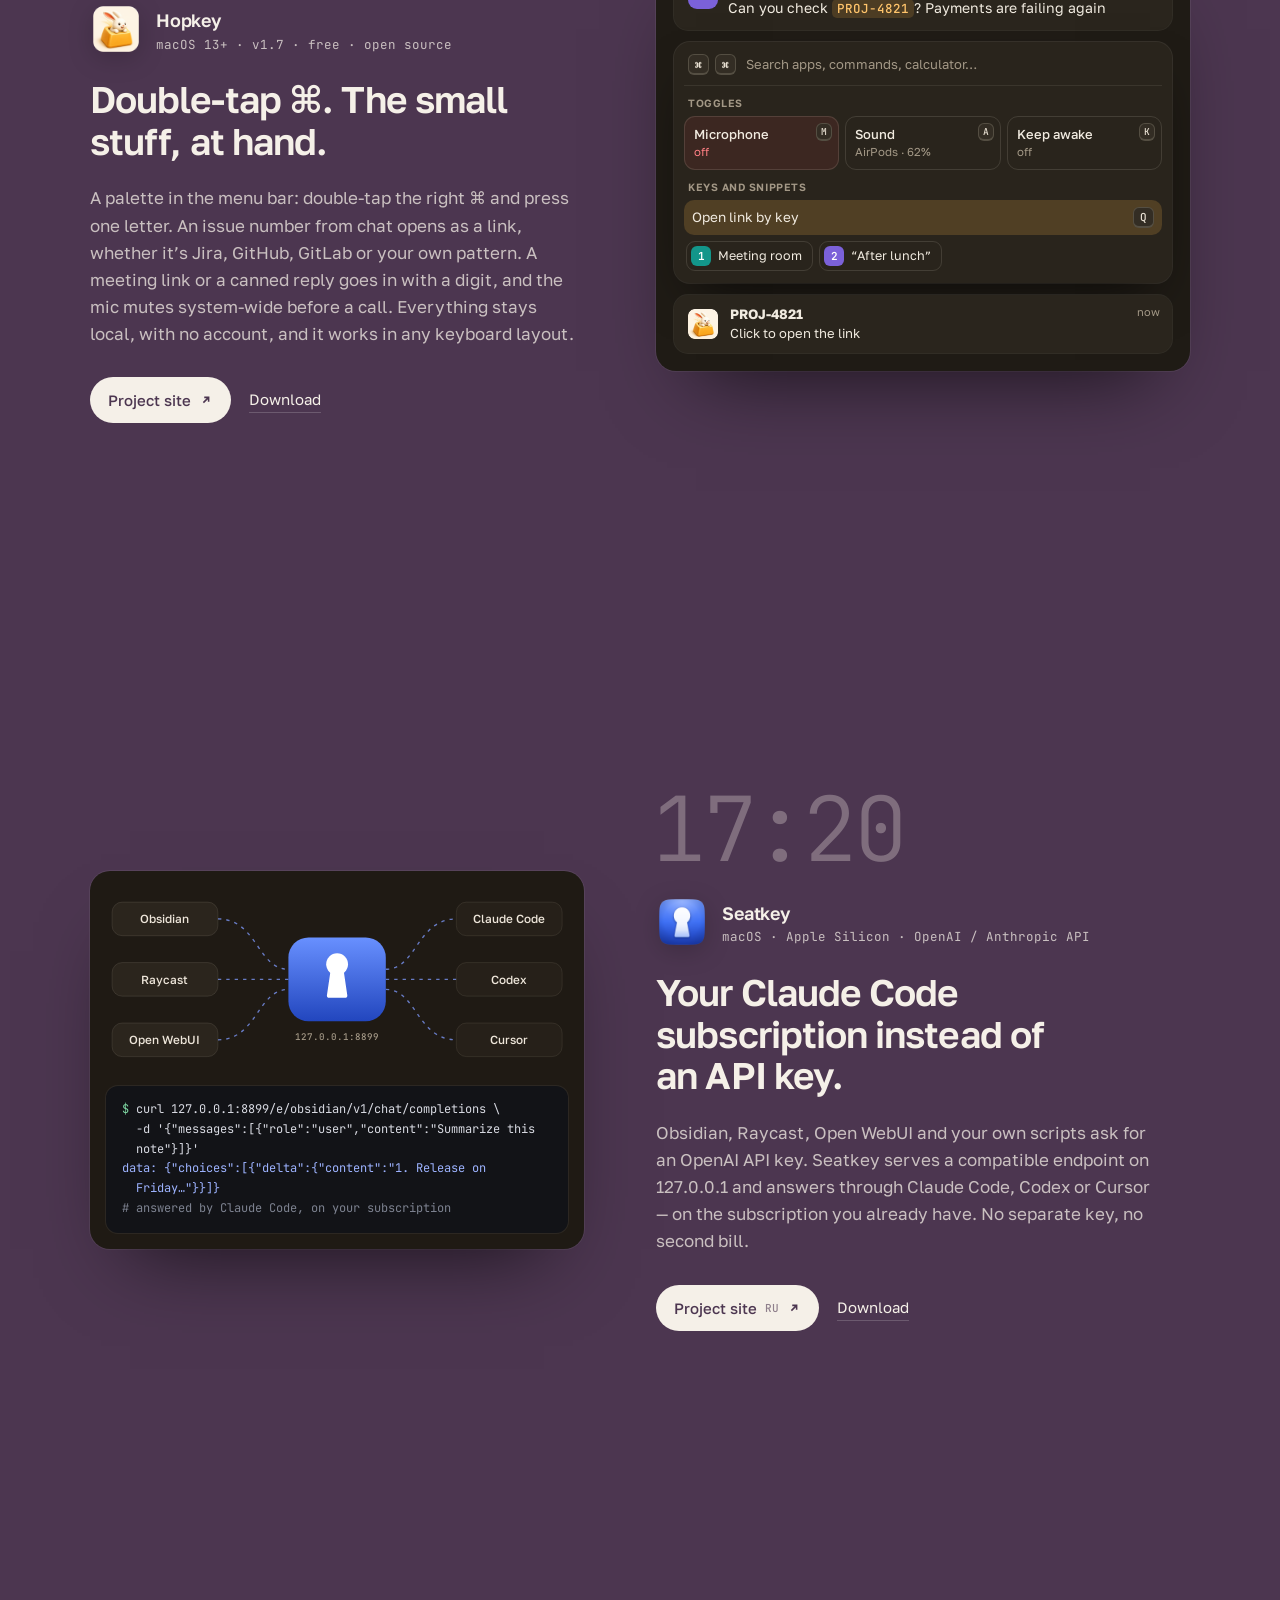
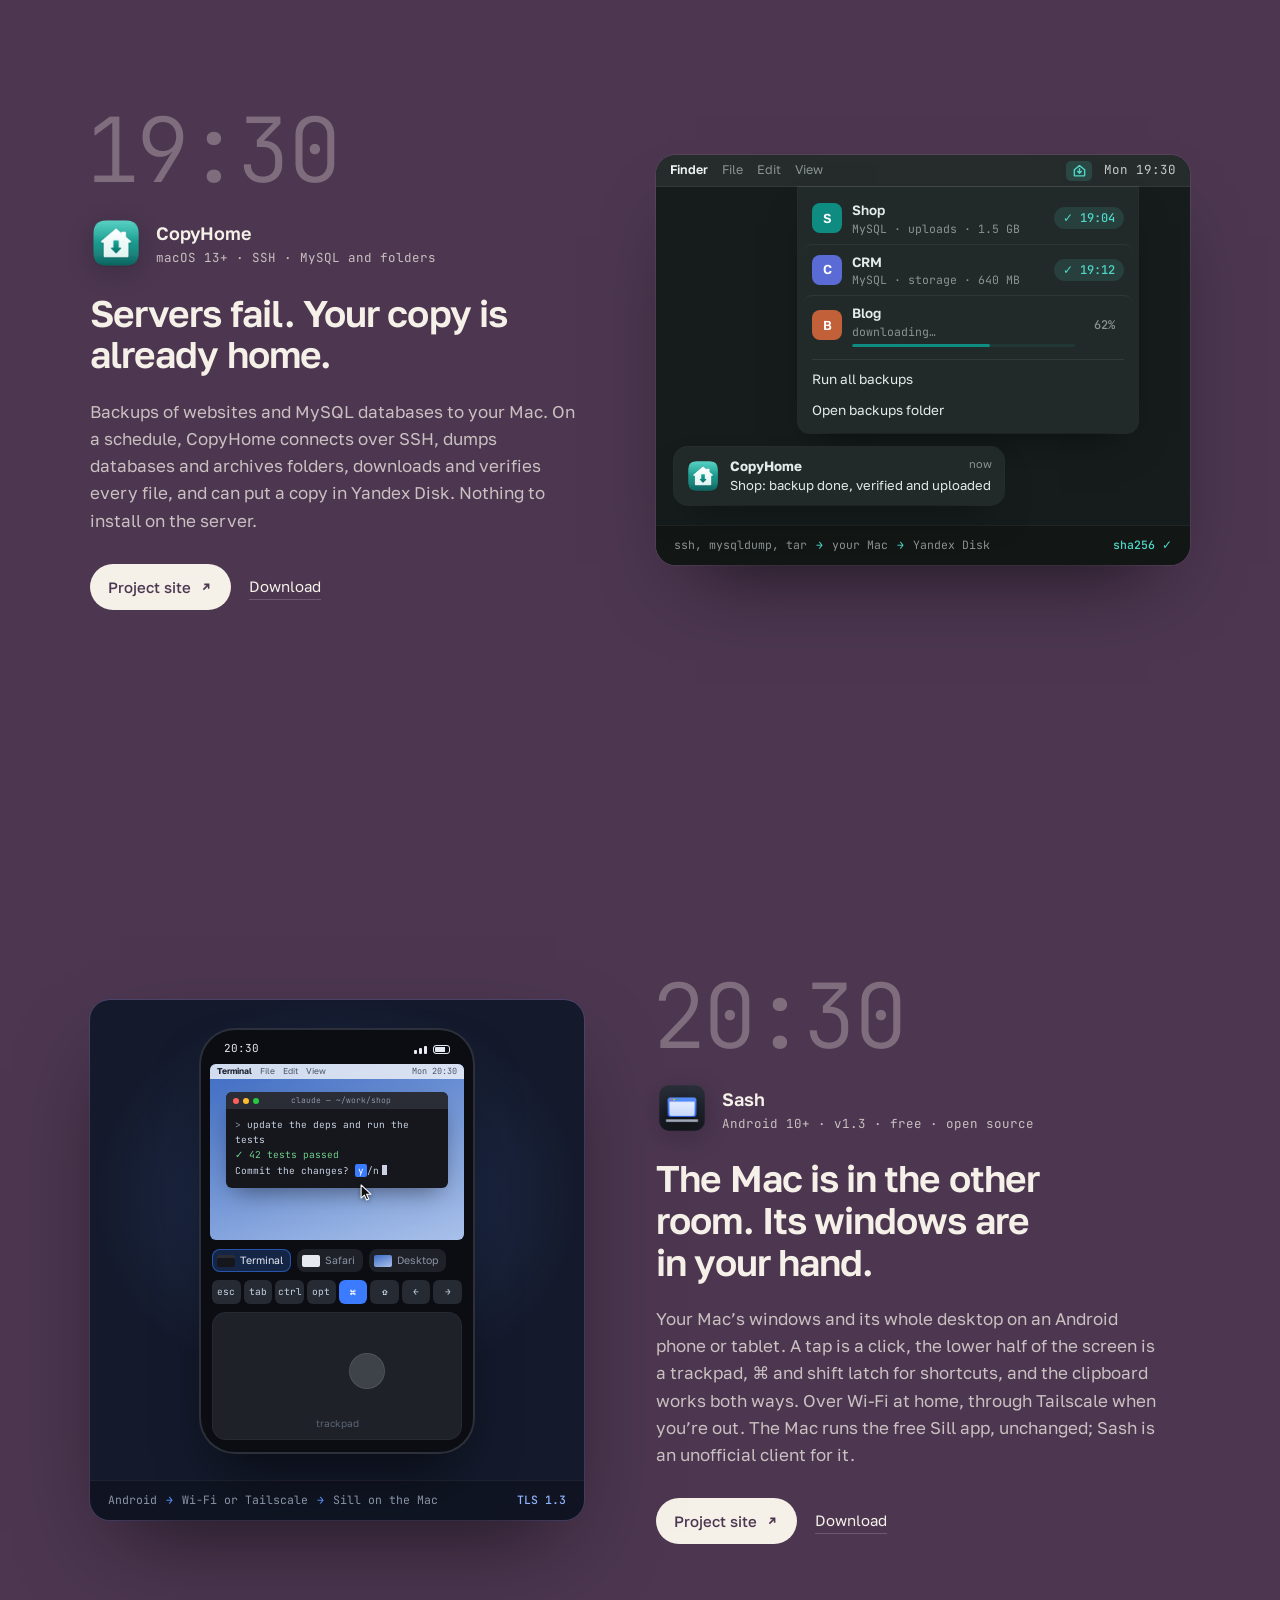
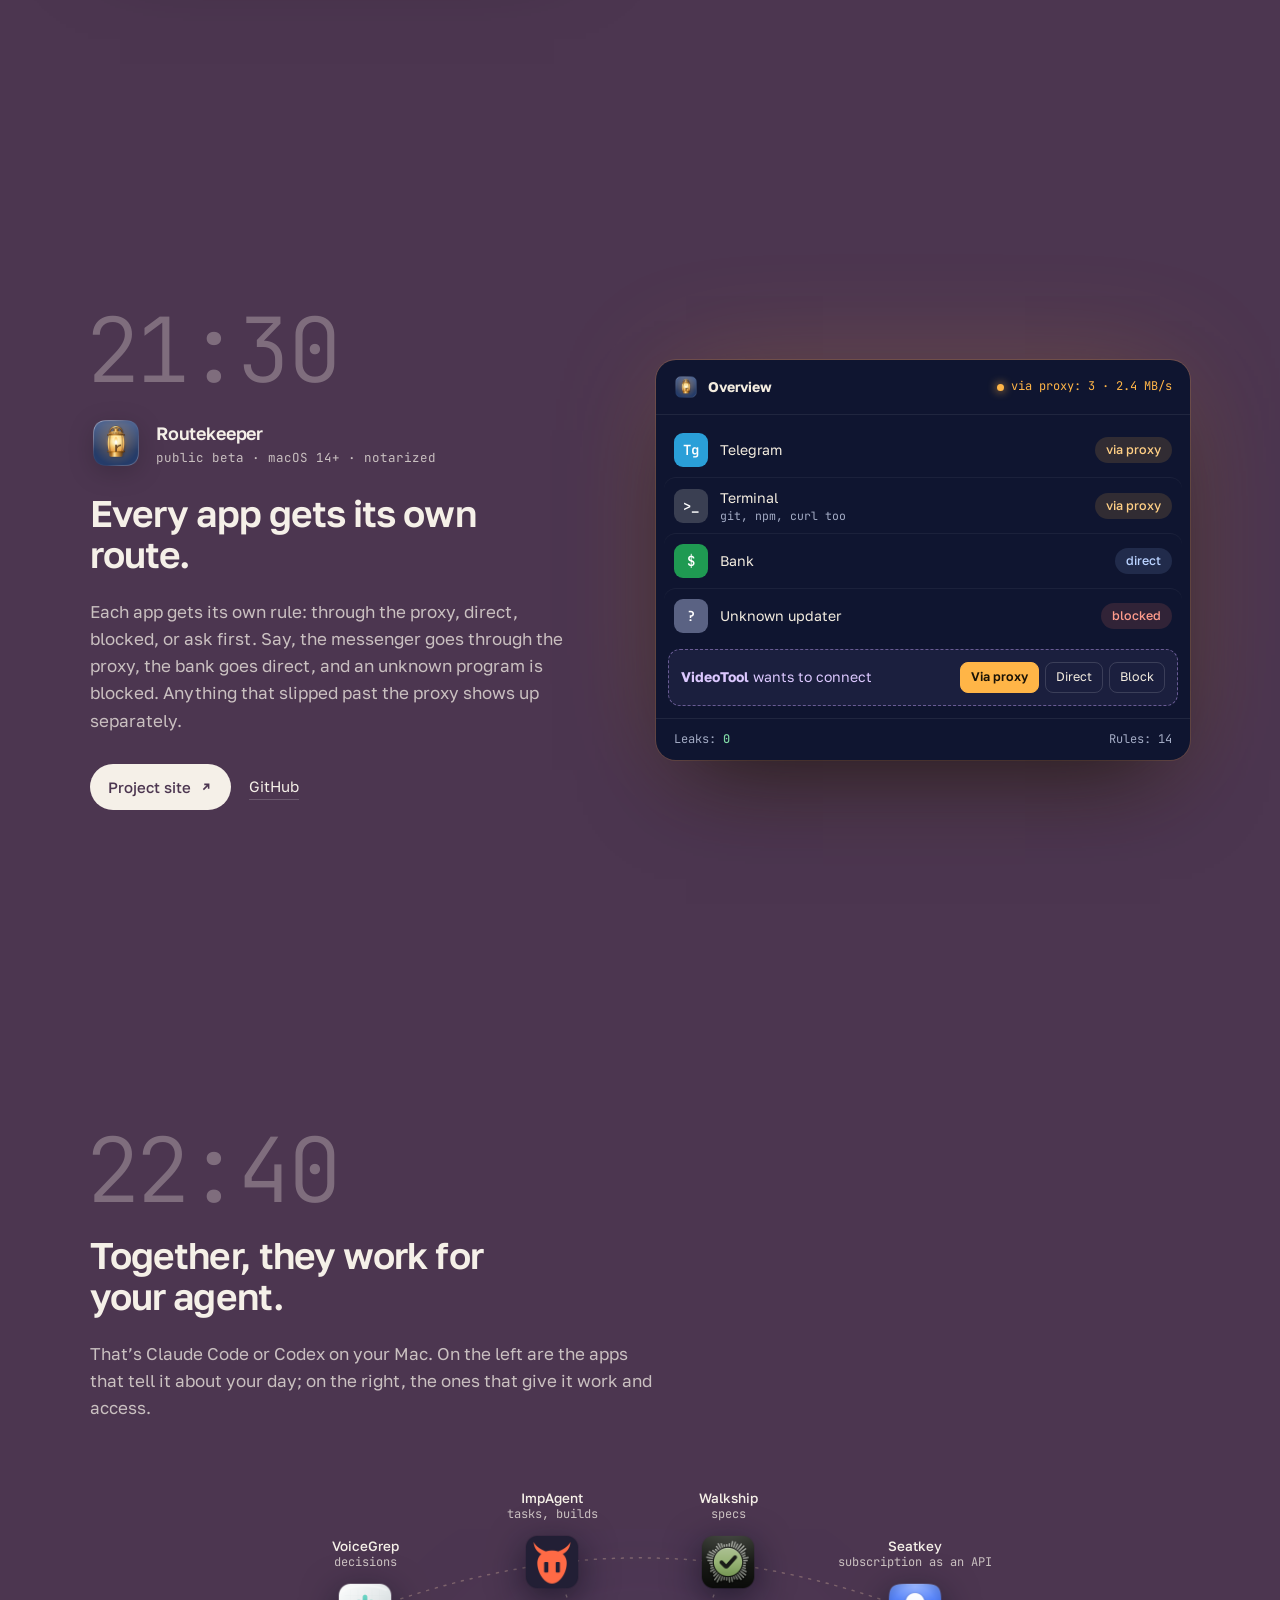
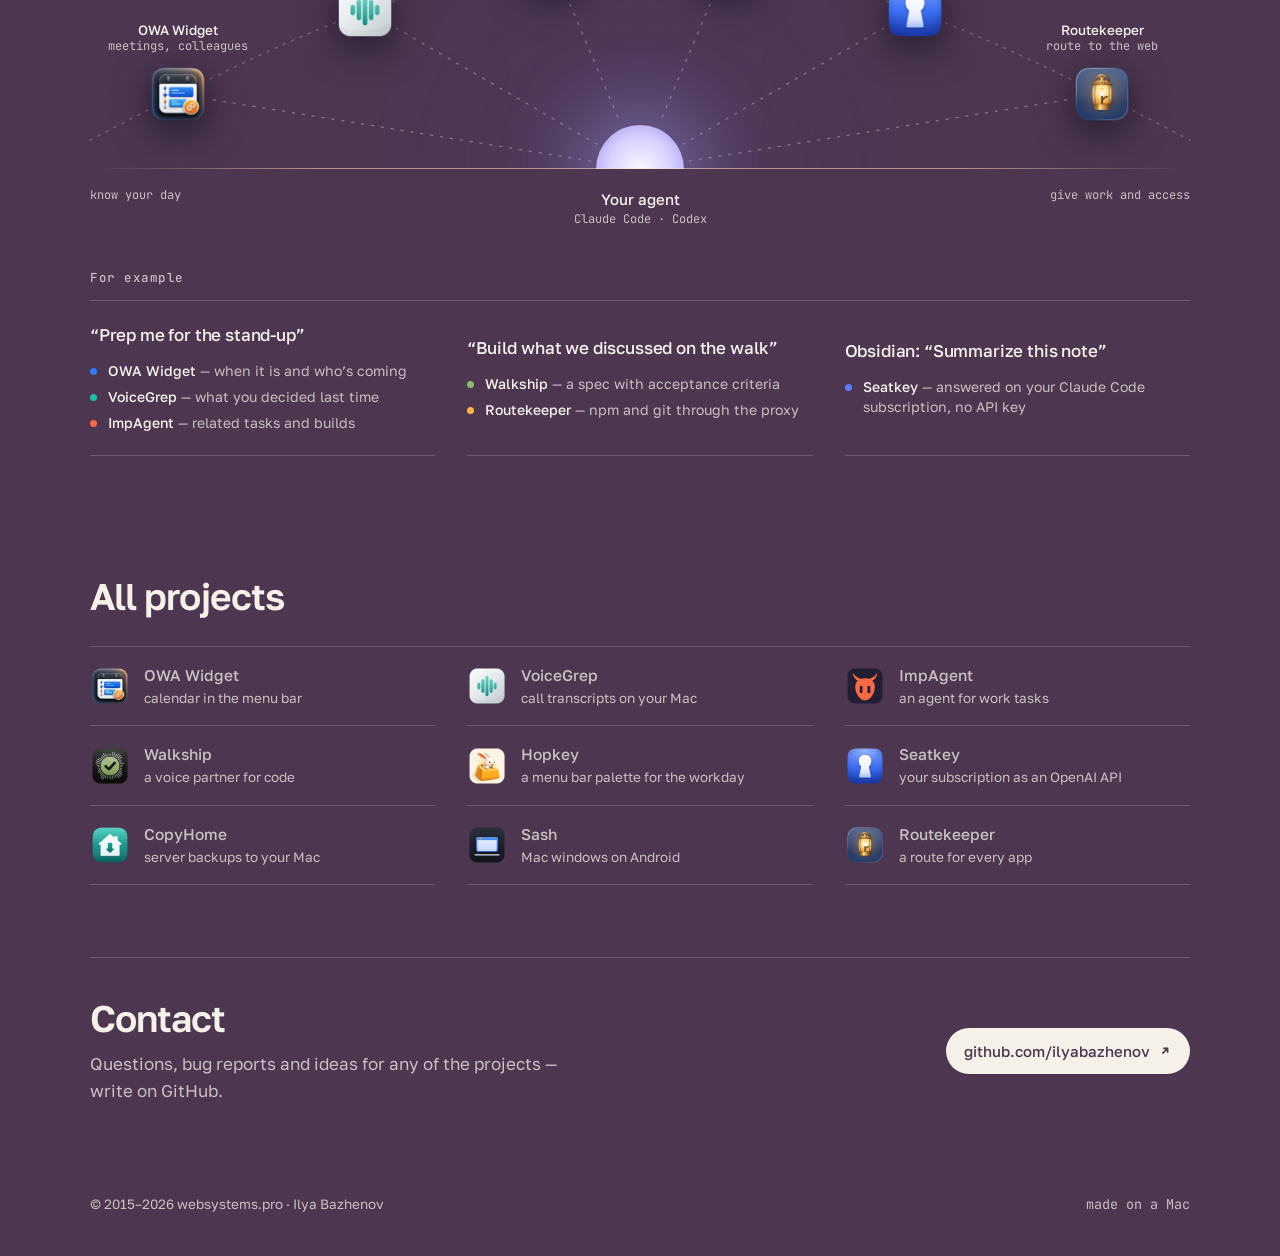
==== commit cd01ce3a: "Sash — девятое приложение: глава «20:30», точка на дуге дня и в логотипе Sash встал между CopyHome и" ====
--- a/en/index.html
+++ b/en/index.html
@@ -4,9 +4,9 @@
 <meta charset="utf-8">
 <meta name="viewport" content="width=device-width, initial-scale=1">
 <title>Apps for the workday — Ilya Bazhenov</title>
-<meta name="description" content="Mac apps and tools for working with AI agents: OWA Widget, VoiceGrep, ImpAgent, Walkship, Hopkey, Seatkey, CopyHome and Routekeeper.">
+<meta name="description" content="Mac apps and tools for working with AI agents: OWA Widget, VoiceGrep, ImpAgent, Walkship, Hopkey, Seatkey, CopyHome, Sash and Routekeeper.">
 <meta property="og:title" content="Apps for the workday — Ilya Bazhenov">
-<meta property="og:description" content="Mac apps and tools for working with AI agents: OWA Widget, VoiceGrep, ImpAgent, Walkship, Hopkey, Seatkey, CopyHome and Routekeeper.">
+<meta property="og:description" content="Mac apps and tools for working with AI agents: OWA Widget, VoiceGrep, ImpAgent, Walkship, Hopkey, Seatkey, CopyHome, Sash and Routekeeper.">
 <meta property="og:type" content="website">
 <meta property="og:url" content="https://websystems.pro/en/">
 <meta property="og:site_name" content="websystems.pro">
@@ -15,7 +15,7 @@
 <meta property="og:image" content="https://websystems.pro/assets/og-en.png">
 <meta property="og:image:width" content="1200">
 <meta property="og:image:height" content="630">
-<meta property="og:image:alt" content="Eight apps for the workday: OWA Widget, VoiceGrep, ImpAgent, Walkship, Hopkey, Seatkey, CopyHome and Routekeeper icons on an arc above the horizon">
+<meta property="og:image:alt" content="Nine apps for the workday: OWA Widget, VoiceGrep, ImpAgent, Walkship, Hopkey, Seatkey, CopyHome, Sash and Routekeeper icons on an arc above the horizon">
 <meta name="twitter:card" content="summary_large_image">
 <link rel="canonical" href="https://websystems.pro/en/">
 <link rel="alternate" hreflang="ru" href="https://websystems.pro/">
@@ -48,14 +48,15 @@
     <a class="logo" href="#top" aria-label="websystems.pro — back to top">
       <svg viewBox="0 0 32 32" fill="none" aria-hidden="true">
         <path class="hz" d="M3 25h26" stroke-width="2" stroke-linecap="round"/>
-        <circle style="--i:0" cx="4.0" cy="21.0" r="2.15" fill="#2f7bf6"/>
-        <circle style="--i:1" cx="5.5" cy="16.1" r="2.15" fill="#19c2a6"/>
-        <circle style="--i:2" cx="8.9" cy="12.3" r="2.15" fill="#ff6a45"/>
-        <circle style="--i:3" cx="13.5" cy="10.3" r="2.15" fill="#8db86b"/>
-        <circle style="--i:4" cx="18.5" cy="10.3" r="2.15" fill="#f27aa0"/>
-        <circle style="--i:5" cx="23.1" cy="12.3" r="2.15" fill="#5b7cff"/>
-        <circle style="--i:6" cx="26.5" cy="16.1" r="2.15" fill="#14a39a"/>
-        <circle style="--i:7" cx="28.0" cy="21.0" r="2.15" fill="#ffb547"/>
+        <circle style="--i:0" cx="4.0" cy="21.0" r="1.95" fill="#2f7bf6"/>
+        <circle style="--i:1" cx="5.2" cy="16.7" r="1.95" fill="#19c2a6"/>
+        <circle style="--i:2" cx="7.9" cy="13.2" r="1.95" fill="#ff6a45"/>
+        <circle style="--i:3" cx="11.6" cy="10.8" r="1.95" fill="#8db86b"/>
+        <circle style="--i:4" cx="16.0" cy="10.0" r="1.95" fill="#f27aa0"/>
+        <circle style="--i:5" cx="20.4" cy="10.8" r="1.95" fill="#5b7cff"/>
+        <circle style="--i:6" cx="24.1" cy="13.2" r="1.95" fill="#14a39a"/>
+        <circle style="--i:7" cx="26.8" cy="16.7" r="1.95" fill="#a57cf0"/>
+        <circle style="--i:8" cx="28.0" cy="21.0" r="1.95" fill="#ffb547"/>
       </svg>
     </a>
     <span class="clock" aria-hidden="true">
@@ -76,8 +77,8 @@
   <section class="hero" data-time="07:40" data-sky="#191c37,#7d5a77" data-sky-dark="#141630,#4c3650" data-ink="light" data-stars="0.7" data-phase="morning">
     <div class="wrap">
       <div class="eyebrow">Ilya Bazhenov</div>
-      <h1>Eight apps<br>for the workday</h1>
-      <p class="lead">I make Mac apps and tools for working with AI agents. Here are eight of them, in the order they come in handy during the day.</p>
+      <h1>Nine apps<br>for the workday</h1>
+      <p class="lead">I make Mac apps and tools for working with AI agents. Here are nine of them, in the order they come in handy during the day.</p>
     </div>
     <div class="hero-glow" aria-hidden="true"></div>
     <div class="wrap arc-wrap">
@@ -86,12 +87,13 @@
         <div class="sun" aria-hidden="true"></div>
         <div class="horizon" aria-hidden="true"></div>
         <a class="pt" href="#owawidget" style="--x:8;--y:31"><img src="../assets/icons/owawidget.png" alt="OWA Widget"><span class="lbl"><b>OWA Widget</b>09:48</span></a>
-        <a class="pt" href="#voicegrep" style="--x:20;--y:57"><img src="../assets/icons/voicegrep.png" alt="VoiceGrep"><span class="lbl"><b>VoiceGrep</b>10:47</span></a>
-        <a class="pt" href="#impagent" style="--x:32;--y:76"><img src="../assets/icons/impagent.png" alt="ImpAgent"><span class="lbl"><b>ImpAgent</b>11:30</span></a>
-        <a class="pt" href="#walkship" style="--x:44;--y:87"><img src="../assets/icons/walkship.png" alt="Walkship"><span class="lbl"><b>Walkship</b>13:10</span></a>
-        <a class="pt" href="#hopkey" style="--x:56;--y:87"><img src="../assets/icons/hopkey.png" alt="Hopkey"><span class="lbl"><b>Hopkey</b>15:20</span></a>
-        <a class="pt" href="#seatkey" style="--x:68;--y:76"><img src="../assets/icons/seatkey.png" alt="Seatkey"><span class="lbl"><b>Seatkey</b>17:20</span></a>
-        <a class="pt" href="#copyhome" style="--x:80;--y:57"><img src="../assets/icons/copyhome.png" alt="CopyHome"><span class="lbl"><b>CopyHome</b>19:30</span></a>
+        <a class="pt" href="#voicegrep" style="--x:18.5;--y:54"><img src="../assets/icons/voicegrep.png" alt="VoiceGrep"><span class="lbl"><b>VoiceGrep</b>10:47</span></a>
+        <a class="pt" href="#impagent" style="--x:29;--y:72"><img src="../assets/icons/impagent.png" alt="ImpAgent"><span class="lbl"><b>ImpAgent</b>11:30</span></a>
+        <a class="pt" href="#walkship" style="--x:39.5;--y:84"><img src="../assets/icons/walkship.png" alt="Walkship"><span class="lbl"><b>Walkship</b>13:10</span></a>
+        <a class="pt" href="#hopkey" style="--x:50;--y:88"><img src="../assets/icons/hopkey.png" alt="Hopkey"><span class="lbl"><b>Hopkey</b>15:20</span></a>
+        <a class="pt" href="#seatkey" style="--x:60.5;--y:84"><img src="../assets/icons/seatkey.png" alt="Seatkey"><span class="lbl"><b>Seatkey</b>17:20</span></a>
+        <a class="pt" href="#copyhome" style="--x:71;--y:72"><img src="../assets/icons/copyhome.png" alt="CopyHome"><span class="lbl"><b>CopyHome</b>19:30</span></a>
+        <a class="pt" href="#sash" style="--x:81.5;--y:54"><img src="../assets/icons/sash.png" alt="Sash"><span class="lbl"><b>Sash</b>20:30</span></a>
         <a class="pt" href="#routekeeper" style="--x:92;--y:31"><img src="../assets/icons/routekeeper.png" alt="Routekeeper"><span class="lbl"><b>Routekeeper</b>21:30</span></a>
       </div>
     </div>
@@ -361,9 +363,51 @@
     </div>
   </section>
 
+  <!-- 20:30 — Sash -->
+  <section class="ch" id="sash" data-time="20:30" data-sky="#222543,#4e3c5c" data-sky-dark="#171829,#1f1a2b" data-ink="light" data-stars="0.6" data-phase="evening" style="--accent:#5a92ff">
+    <div class="wrap ch-grid flip">
+      <div class="ch-text rv">
+        <div class="ch-time">20:30</div>
+        <div class="ch-app">
+          <img src="../assets/icons/sash.png" alt="" width="52" height="52">
+          <div><b>Sash</b><span>Android 10+ · v1.3 · free · open source</span></div>
+        </div>
+        <h2>The Mac is in&nbsp;the other room. Its windows are in&nbsp;your&nbsp;hand.</h2>
+        <p class="story">Your Mac’s windows and its whole desktop on an Android phone or tablet. A tap is a click, the lower half of the screen is a trackpad, ⌘ and shift latch for shortcuts, and the clipboard works both ways. Over Wi‑Fi at home, through Tailscale when you’re out. The Mac runs the free Sill app, unchanged; Sash is an unofficial client for it.</p>
+        <div class="ch-links">
+          <a class="go" href="https://usesash.app/#en" target="_blank">Project site <svg viewBox="0 0 16 16" fill="none" stroke="currentColor" stroke-width="1.8"><path d="M5 11l6-6M6 5h5v5"/></svg></a>
+          <a class="sub" href="https://github.com/ilyabazhenov/sill-android/releases/latest" target="_blank">Download</a>
+        </div>
+      </div>
+      <div class="ch-visual rv">
+        <div class="v sh" aria-hidden="true">
+          <div class="sh-phone">
+            <div class="sh-st mono"><span>20:30</span><span class="sh-sig"><i></i><i></i><i></i><b></b></span></div>
+            <div class="sh-mac">
+              <div class="sh-mb"><b>Terminal</b><span>File</span><span>Edit</span><span>View</span><span class="sh-clk mono">Mon 20:30</span></div>
+              <div class="sh-win">
+                <div class="sh-tb"><i style="--c:#ff5f57"></i><i style="--c:#febc2e"></i><i style="--c:#28c840"></i><span class="mono">claude — ~/work/shop</span></div>
+                <div class="sh-term mono">
+                  <div class="step" style="--d:.1s"><span class="p">&gt;</span> update the deps and run the tests</div>
+                  <div class="ok step" style="--d:.45s">✓ 42 tests passed</div>
+                  <div class="step" style="--d:.8s">Commit the changes? <span class="y">y</span>/n<i class="sh-caret"></i></div>
+                </div>
+              </div>
+              <svg class="sh-cur" viewBox="0 0 18 26"><path d="M1.5 1.5v20l5-4.6 3.4 7.6 3.3-1.5-3.3-7.4h6.6z" fill="#111" stroke="#fff" stroke-width="1.6" stroke-linejoin="round"/></svg>
+            </div>
+            <div class="sh-chips"><span class="on"><i class="t"></i>Terminal</span><span><i></i>Safari</span><span><i class="w"></i>Desktop</span></div>
+            <div class="sh-keys mono"><span>esc</span><span>tab</span><span>ctrl</span><span>opt</span><span class="on">⌘</span><span>⇧</span><span>←</span><span>→</span></div>
+            <div class="sh-pad"><span class="sh-touch"></span><span class="sh-hint">trackpad</span></div>
+          </div>
+          <div class="sh-foot mono"><span>Android</span><i>→</i><span>Wi‑Fi or Tailscale</span><i>→</i><span>Sill on the Mac</span><b>TLS 1.3</b></div>
+        </div>
+      </div>
+    </div>
+  </section>
+
   <!-- 21:30 — Routekeeper -->
   <section class="ch" id="routekeeper" data-time="21:30" data-sky="#121834,#0a0f1f" data-ink="light" data-stars="0.85" data-phase="night" style="--accent:#ffb547">
-    <div class="wrap ch-grid flip">
+    <div class="wrap ch-grid">
       <div class="ch-text rv">
         <div class="ch-time">21:30</div>
         <div class="ch-app">
@@ -459,6 +503,7 @@
           <a href="https://ilyabazhenov.github.io/Hopkey/en/" target="_blank"><img src="../assets/icons/hopkey.png" alt=""><span><b>Hopkey</b><span>a menu bar palette for the workday</span></span></a>
           <a href="https://seatkey.dev/" target="_blank" hreflang="ru"><img src="../assets/icons/seatkey.png" alt=""><span><b>Seatkey</b><span>your subscription as an OpenAI API</span></span></a>
           <a href="https://copyhome.app/en/" target="_blank"><img src="../assets/icons/copyhome.png" alt=""><span><b>CopyHome</b><span>server backups to your Mac</span></span></a>
+          <a href="https://usesash.app/#en" target="_blank"><img src="../assets/icons/sash.png" alt=""><span><b>Sash</b><span>Mac windows on Android</span></span></a>
           <a href="https://getroutekeeper.app/en/" target="_blank"><img src="../assets/icons/routekeeper.png" alt=""><span><b>Routekeeper</b><span>a route for every app</span></span></a>
         </nav>
       </div>
--- a/assets/site.css
+++ b/assets/site.css
@@ -367,6 +367,61 @@
 .cp-foot i { font-style: normal; color: #0e8c82; }
 .cp-foot b { margin-left: auto; font-weight: 500; color: #0b6f6a; }
 
+/* ----- Sash ----- */
+/* телефон в режиме трекпада: сверху экран Mac, ниже окна, клавиши и трекпад; телефон одинаковый в обеих темах */
+.sh {
+  padding-top: 30px; color: #e6eaf2;
+  background: radial-gradient(70% 55% at 50% 38%, rgba(90, 146, 255, 0.22), transparent 70%), #141a2c;
+  box-shadow: 0 40px 90px -30px rgba(0, 0, 0, 0.6), 0 0 0 1px rgba(90, 146, 255, 0.16);
+}
+.sh-phone {
+  width: 272px; margin: 0 auto; padding: 8px 9px 12px; border-radius: 34px;
+  background: #0b0d12; box-shadow: 0 0 0 2px #2b303a, 0 30px 60px -20px rgba(0, 0, 0, 0.7);
+}
+.sh-st { display: flex; justify-content: space-between; align-items: center; padding: 3px 14px 7px; font-size: 11px; }
+.sh-sig { display: flex; align-items: flex-end; gap: 2px; }
+.sh-sig i { width: 3px; border-radius: 1px; background: currentColor; }
+.sh-sig i:nth-child(1) { height: 4px; }
+.sh-sig i:nth-child(2) { height: 6px; }
+.sh-sig i:nth-child(3) { height: 8px; }
+.sh-sig b { width: 17px; height: 9px; margin-left: 4px; border: 1.5px solid currentColor; border-radius: 3px; box-shadow: inset 0 0 0 1px #0b0d12; background: linear-gradient(90deg, currentColor 70%, transparent 70%); }
+.sh-mac { position: relative; height: 176px; border-radius: 6px; overflow: hidden; background: linear-gradient(160deg, #3e6cc4, #a9c1ea); }
+.sh-mb { display: flex; align-items: center; gap: 8px; height: 15px; padding: 0 7px; font-size: 8.5px; color: #1d2330; background: rgba(246, 248, 251, 0.8); }
+.sh-mb span { color: #4a5468; }
+.sh-clk { margin-left: auto; }
+.sh-win { position: absolute; left: 16px; right: 16px; top: 28px; border-radius: 6px; overflow: hidden; background: #15171d; box-shadow: 0 10px 24px -8px rgba(0, 0, 0, 0.5); }
+.sh-tb { display: flex; align-items: center; gap: 4px; height: 17px; padding: 0 7px; background: #2a2d35; }
+.sh-tb i { width: 6px; height: 6px; border-radius: 50%; background: var(--c); }
+.sh-tb span { flex: 1; margin-right: 22px; text-align: center; font-size: 8px; color: #8a93a6; }
+.sh-term { padding: 8px 9px 10px; font-size: 9.5px; line-height: 1.6; color: #c9d3e4; }
+.sh-term .p { color: #8a93a6; }
+.sh-term .ok { color: #6fd08c; }
+.sh-term .y { padding: 0 3px; border-radius: 2px; color: #fff; background: #3a7bff; }
+.sh-caret { display: inline-block; width: 5px; height: 10px; margin-left: 3px; vertical-align: -1px; background: #c9d3e4; animation: shblink 1.1s steps(1) infinite; }
+@keyframes shblink { 50% { opacity: 0; } }
+/* курсор на Mac повторяет движение пальца по трекпаду */
+.sh-cur { position: absolute; left: 150px; top: 120px; width: 12px; height: 17px; filter: drop-shadow(0 1px 2px rgba(0, 0, 0, 0.4)); animation: shmove 6s ease-in-out infinite; }
+.sh-chips { display: flex; gap: 6px; padding: 9px 2px 0; font-size: 10.5px; }
+.sh-chips span { display: flex; align-items: center; gap: 5px; padding: 4px 8px 4px 5px; border-radius: 8px; background: #1e2128; color: #8a93a6; }
+.sh-chips span.on { color: #e6eaf2; background: rgba(58, 123, 255, 0.22); box-shadow: inset 0 0 0 1px rgba(58, 123, 255, 0.55); }
+.sh-chips i { width: 18px; height: 12px; border-radius: 2px; background: #e6eaf0; }
+.sh-chips i.t { background: #15171d; box-shadow: inset 0 3px 0 #2a2d35; }
+.sh-chips i.w { background: linear-gradient(160deg, #3e6cc4, #a9c1ea); }
+.sh-keys { display: grid; grid-template-columns: repeat(8, minmax(0, 1fr)); gap: 3px; padding: 8px 2px 0; font-size: 9.5px; }
+.sh-keys span { display: grid; place-items: center; height: 24px; border-radius: 6px; background: #262a33; color: #c9d3e4; }
+.sh-keys span.on { background: #3a7bff; color: #fff; }
+.sh-pad { position: relative; height: 128px; margin: 8px 2px 0; border-radius: 14px; background: #1e2128; box-shadow: inset 0 0 0 1px rgba(255, 255, 255, 0.04); }
+.sh-hint { position: absolute; left: 0; right: 0; bottom: 10px; text-align: center; font-size: 10px; color: #5c6476; }
+.sh-touch {
+  position: absolute; left: 62%; top: 46%; width: 34px; height: 34px; margin: -17px; border-radius: 50%;
+  background: rgba(230, 234, 242, 0.16); box-shadow: 0 0 0 1px rgba(230, 234, 242, 0.25);
+  animation: shmove 6s ease-in-out infinite;
+}
+@keyframes shmove { 0%, 100% { transform: translate(0, 0); } 45%, 60% { transform: translate(-56px, -12px); } }
+.sh-foot { display: flex; flex-wrap: wrap; align-items: center; gap: 6px 9px; margin-top: 28px; padding: 11px 18px; font-size: 11.5px; color: #8a93a6; background: rgba(0, 0, 0, 0.22); border-top: 1px solid rgba(255, 255, 255, 0.06); }
+.sh-foot i { font-style: normal; color: #5a92ff; }
+.sh-foot b { margin-left: auto; font-weight: 500; color: #8fb3ff; }
+
 /* ----- Routekeeper ----- */
 .rk { background: #0f1530; color: #f3ecdf; box-shadow: 0 40px 90px -30px rgba(0, 0, 0, 0.7), 0 0 0 1px rgba(255, 181, 71, 0.16), 0 0 120px -20px rgba(255, 181, 71, 0.25); }
 .rk-top { display: flex; align-items: center; gap: 10px; padding: 15px 18px; border-bottom: 1px solid rgba(255, 255, 255, 0.07); }
@@ -565,6 +620,10 @@
   .ch-grid.flip .ch-text { order: 0; }
   .ch-visual { max-width: 620px; }
   .index { grid-template-columns: repeat(2, minmax(0, 1fr)); }
+  /* девять иконок по 68px на узкой дуге наезжают друг на друга */
+  .pt img { width: 54px; height: 54px; }
+  .pt .lbl { font-size: 11px; }
+  .pt .lbl b { font-size: 12px; }
 }
 @media (max-width: 640px) {
   body { font-size: 16px; }
@@ -582,21 +641,25 @@
   /* иконки с равным шагом по длине дуги, подписи внутри купола, у верхних — над иконкой */
   .pt { left: calc(var(--mx) * 1%); bottom: calc(var(--my) * 1%); }
   .pt:nth-of-type(1) { --mx: 7.4; --my: 29.5; }
-  .pt:nth-of-type(2) { --mx: 16.6; --my: 49.8; }
-  .pt:nth-of-type(3) { --mx: 27; --my: 69.1; }
-  .pt:nth-of-type(4) { --mx: 40.8; --my: 84.9; }
-  .pt:nth-of-type(5) { --mx: 59.2; --my: 84.9; }
-  .pt:nth-of-type(6) { --mx: 73; --my: 69.1; }
-  .pt:nth-of-type(7) { --mx: 83.4; --my: 49.8; }
-  .pt:nth-of-type(8) { --mx: 92.6; --my: 29.5; }
+  .pt:nth-of-type(2) { --mx: 15.3; --my: 47.2; }
+  .pt:nth-of-type(3) { --mx: 24.2; --my: 64.3; }
+  .pt:nth-of-type(4) { --mx: 35; --my: 79.7; }
+  .pt:nth-of-type(5) { --mx: 50; --my: 88; }
+  .pt:nth-of-type(6) { --mx: 65; --my: 79.7; }
+  .pt:nth-of-type(7) { --mx: 75.8; --my: 64.3; }
+  .pt:nth-of-type(8) { --mx: 84.7; --my: 47.2; }
+  .pt:nth-of-type(9) { --mx: 92.6; --my: 29.5; }
   .pt img { width: 46px; height: 46px; }
   .pt .lbl { position: absolute; top: 50%; margin: 0; font-size: 11.5px; line-height: 1.35; }
   .pt:nth-of-type(-n+2) .lbl { left: 100%; padding-left: 10px; transform: translateY(-50%); text-align: left; }
-  .pt:nth-of-type(n+7) .lbl { right: 100%; padding-right: 10px; transform: translateY(-50%); text-align: right; }
-  /* к вершине дуга поднимается выше иконок, поэтому подписи над иконками: крайние сдвинуты наружу */
-  .pt:nth-of-type(n+3):nth-of-type(-n+6) .lbl { top: auto; bottom: 100%; padding-bottom: 8px; }
-  .pt:nth-of-type(3) .lbl { right: 0; text-align: right; }
-  .pt:nth-of-type(4) .lbl, .pt:nth-of-type(5) .lbl { left: 50%; transform: translateX(-50%); text-align: center; }
+  .pt:nth-of-type(n+8) .lbl { right: 100%; padding-right: 10px; transform: translateY(-50%); text-align: right; }
+  /* к вершине дуга поднимается выше иконок, поэтому подписи над иконками: крайние сдвинуты наружу,
+     у третьей и седьмой — ещё дальше, чтобы не задеть соседнюю иконку */
+  .pt:nth-of-type(n+3):nth-of-type(-n+7) .lbl { top: auto; bottom: 100%; padding-bottom: 8px; }
+  .pt:nth-of-type(3) .lbl { right: 14px; text-align: right; }
+  .pt:nth-of-type(7) .lbl { left: 14px; text-align: left; }
+  .pt:nth-of-type(4) .lbl { right: 0; text-align: right; }
+  .pt:nth-of-type(5) .lbl { left: 50%; transform: translateX(-50%); text-align: center; }
   .pt:nth-of-type(6) .lbl { left: 0; text-align: left; }
   .sun { width: 70px; height: 70px; left: -24px; bottom: -35px; }
   .ch { padding: 96px 0 72px; min-height: auto; }
@@ -615,11 +678,7 @@
   .pt .lbl { font-size: 10.5px; }
   .pt .lbl b { font-size: 12px; }
   .pt:nth-of-type(-n+2) .lbl { padding-left: 8px; }
-  .pt:nth-of-type(n+7) .lbl { padding-right: 8px; }
-  .pt:nth-of-type(4) .lbl { left: auto; right: 0; transform: none; text-align: right; }
-  .pt:nth-of-type(5) .lbl { left: 0; transform: none; text-align: left; }
-  .pt:nth-of-type(3) .lbl { right: 8px; }
-  .pt:nth-of-type(6) .lbl { left: 8px; }
+  .pt:nth-of-type(n+8) .lbl { padding-right: 8px; }
   /* в попапе OWA кнопки переносятся под текст, иначе обрезаются */
   .owa-body { padding: 12px; }
   .owa-pop { padding: 10px; }
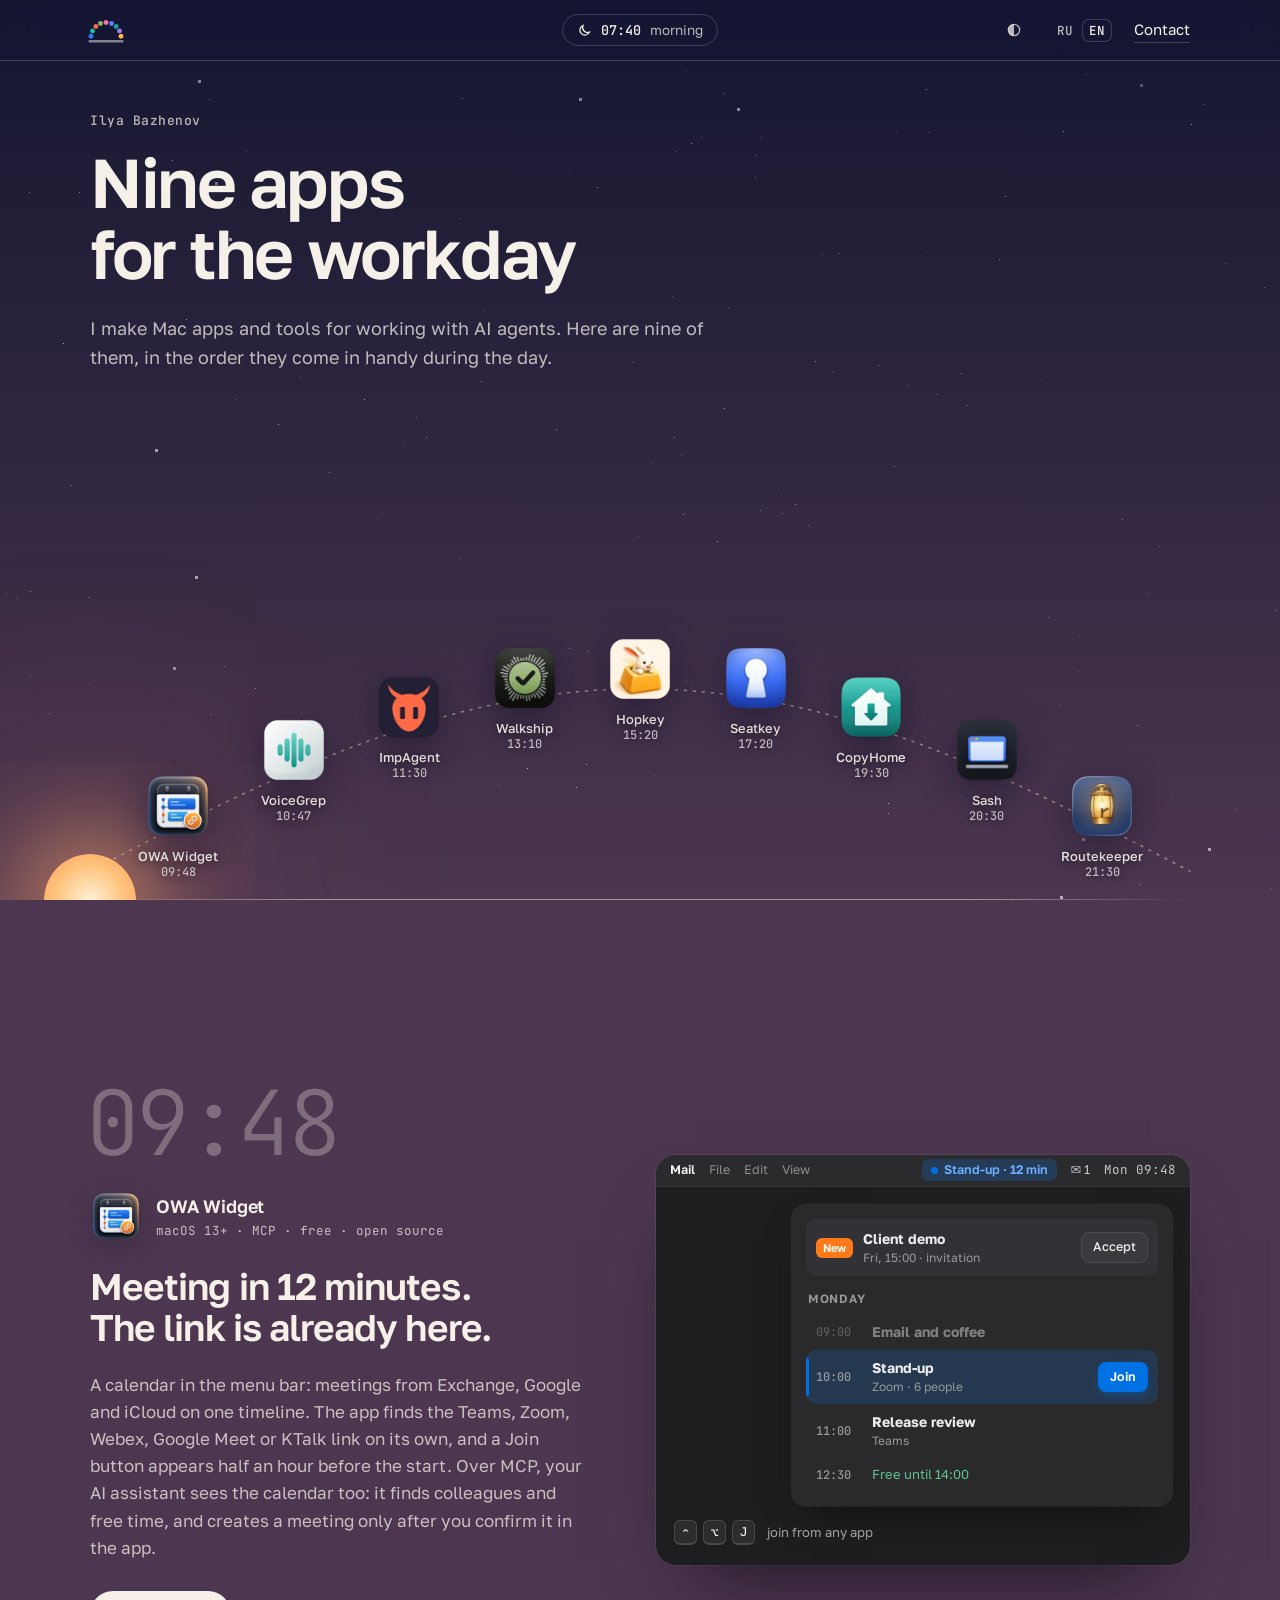
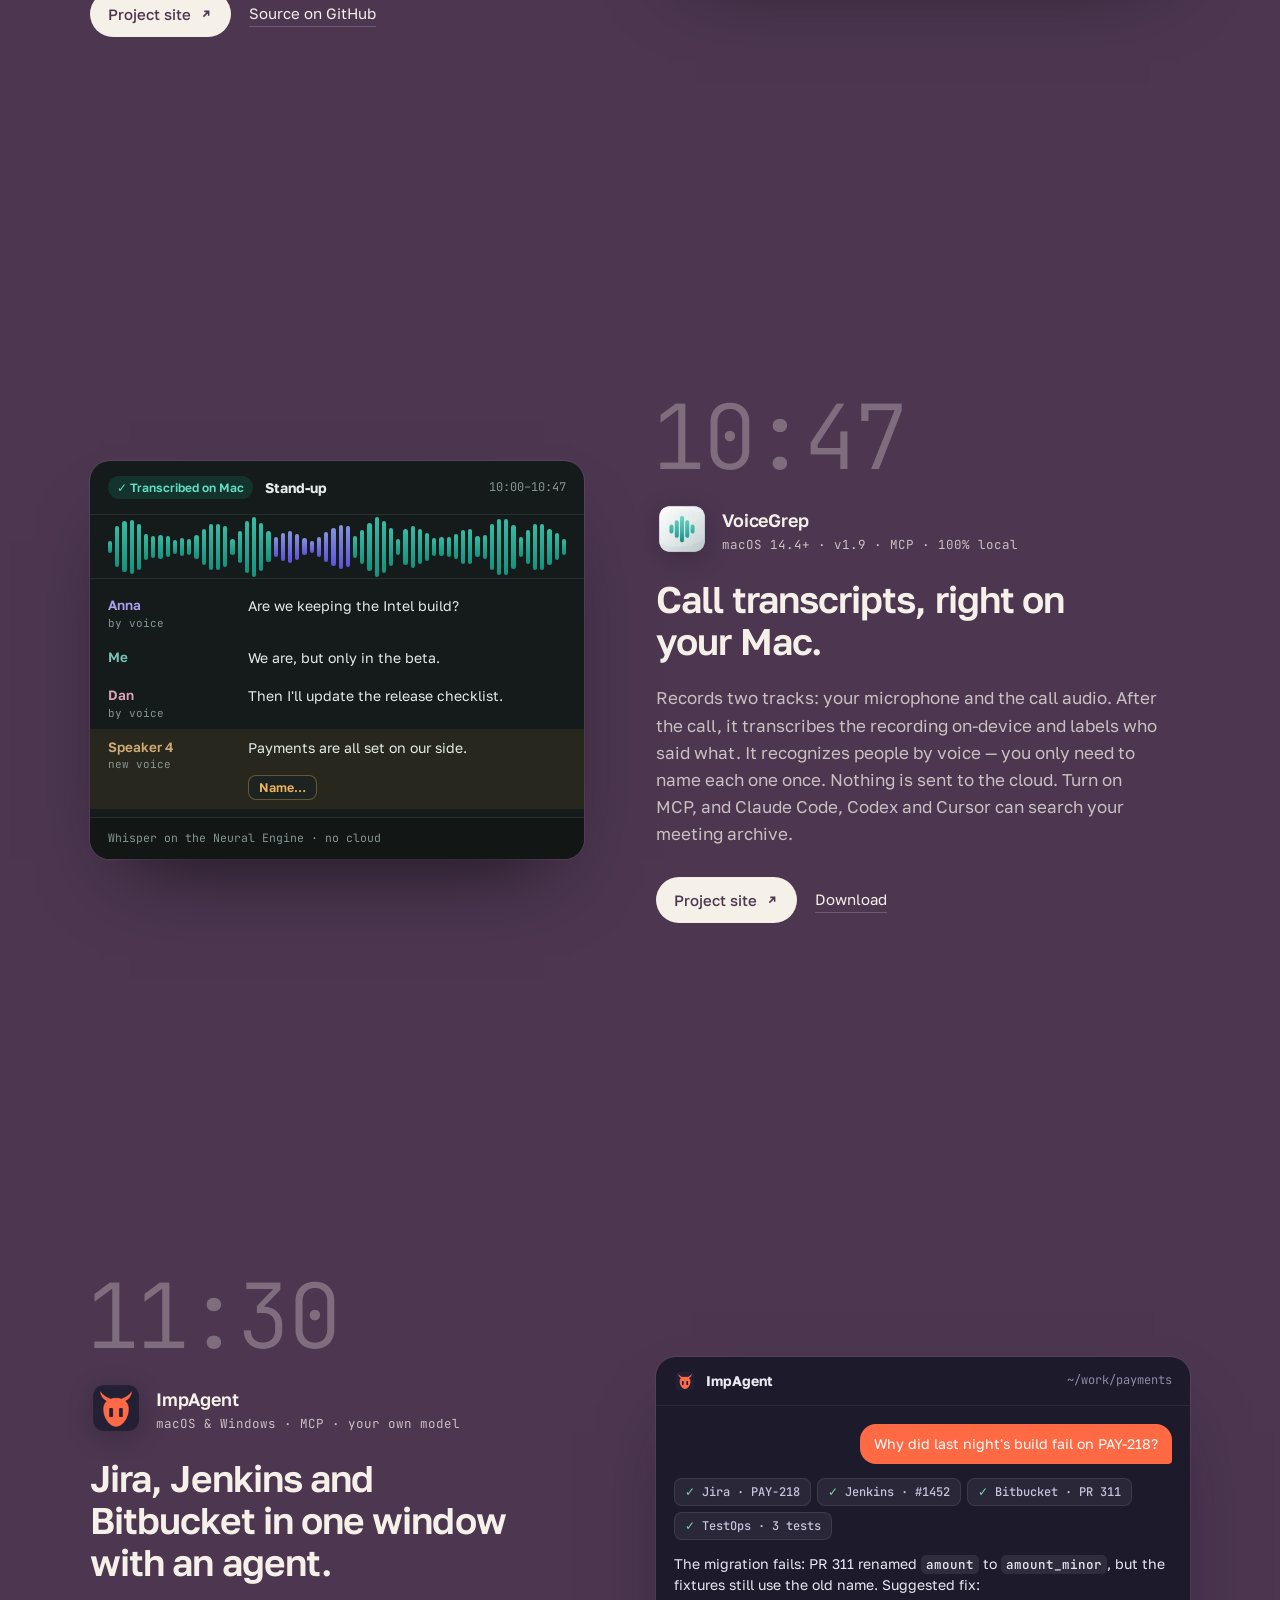
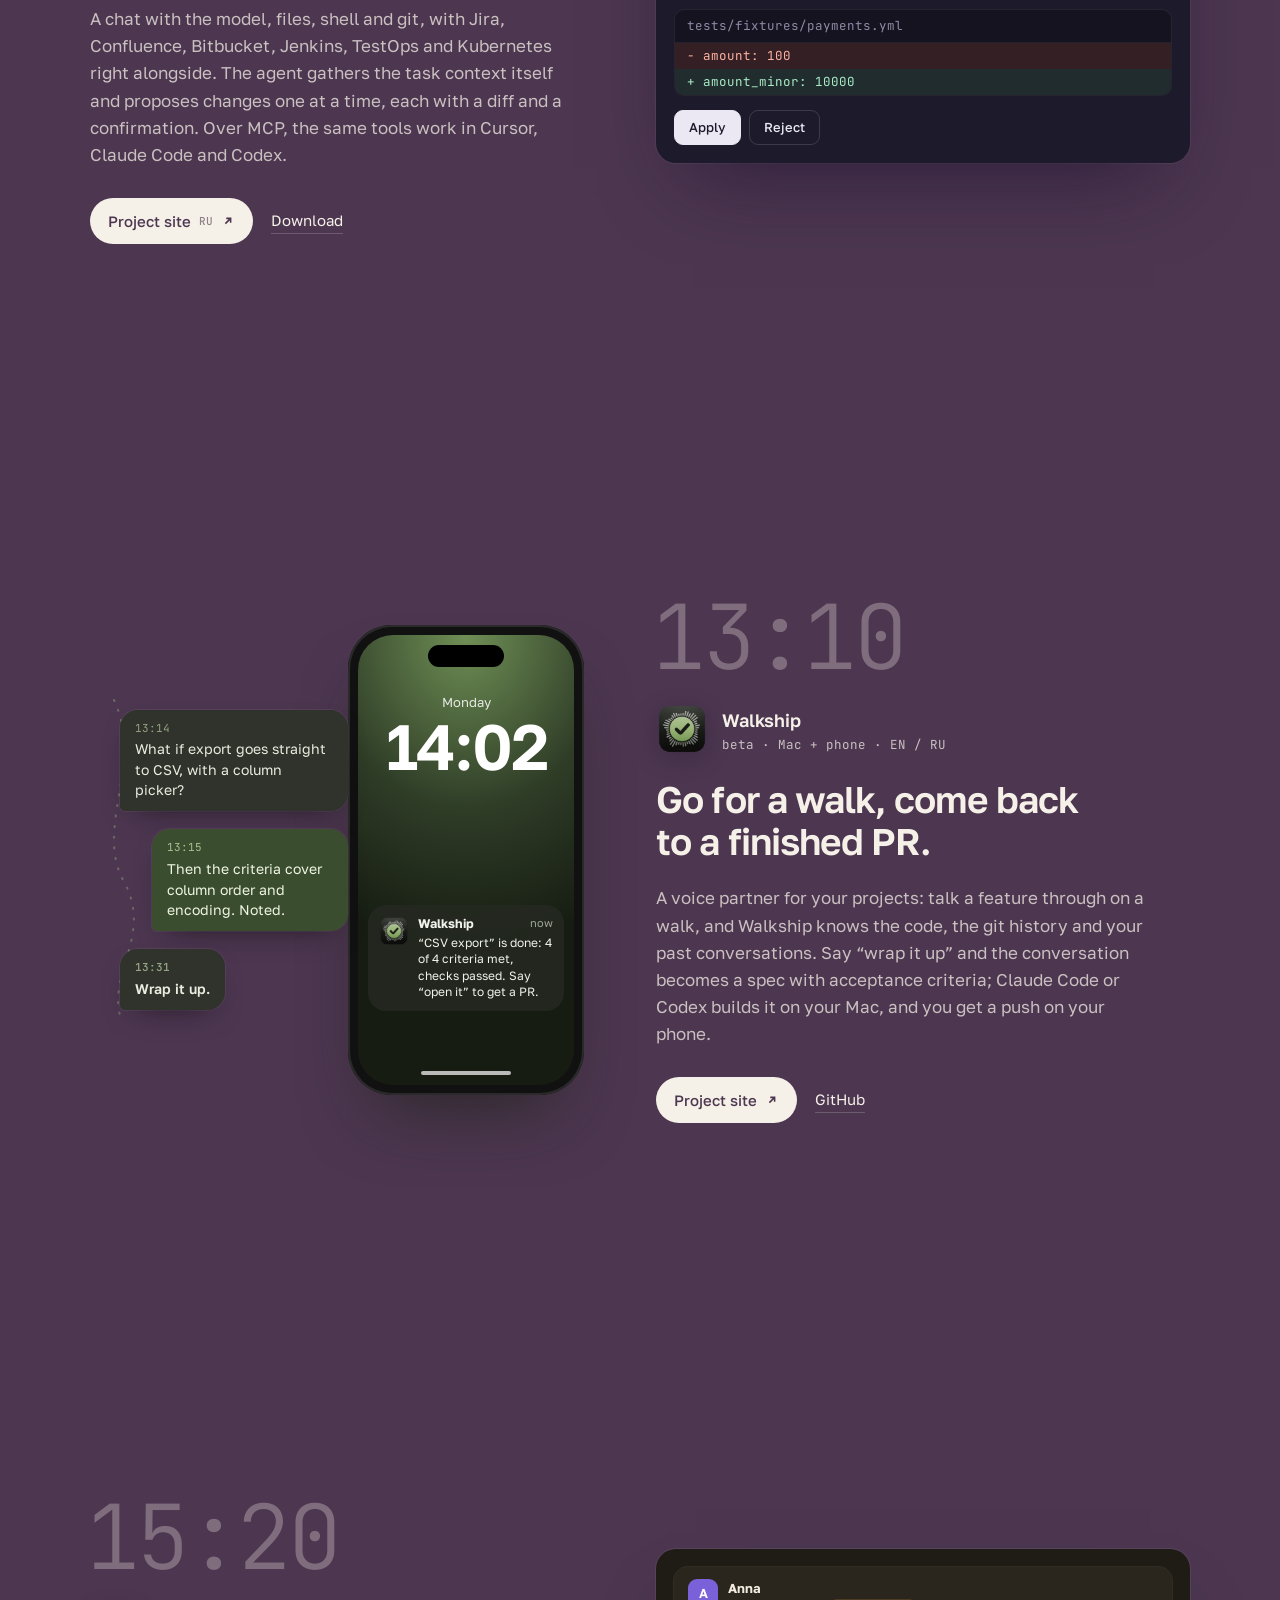
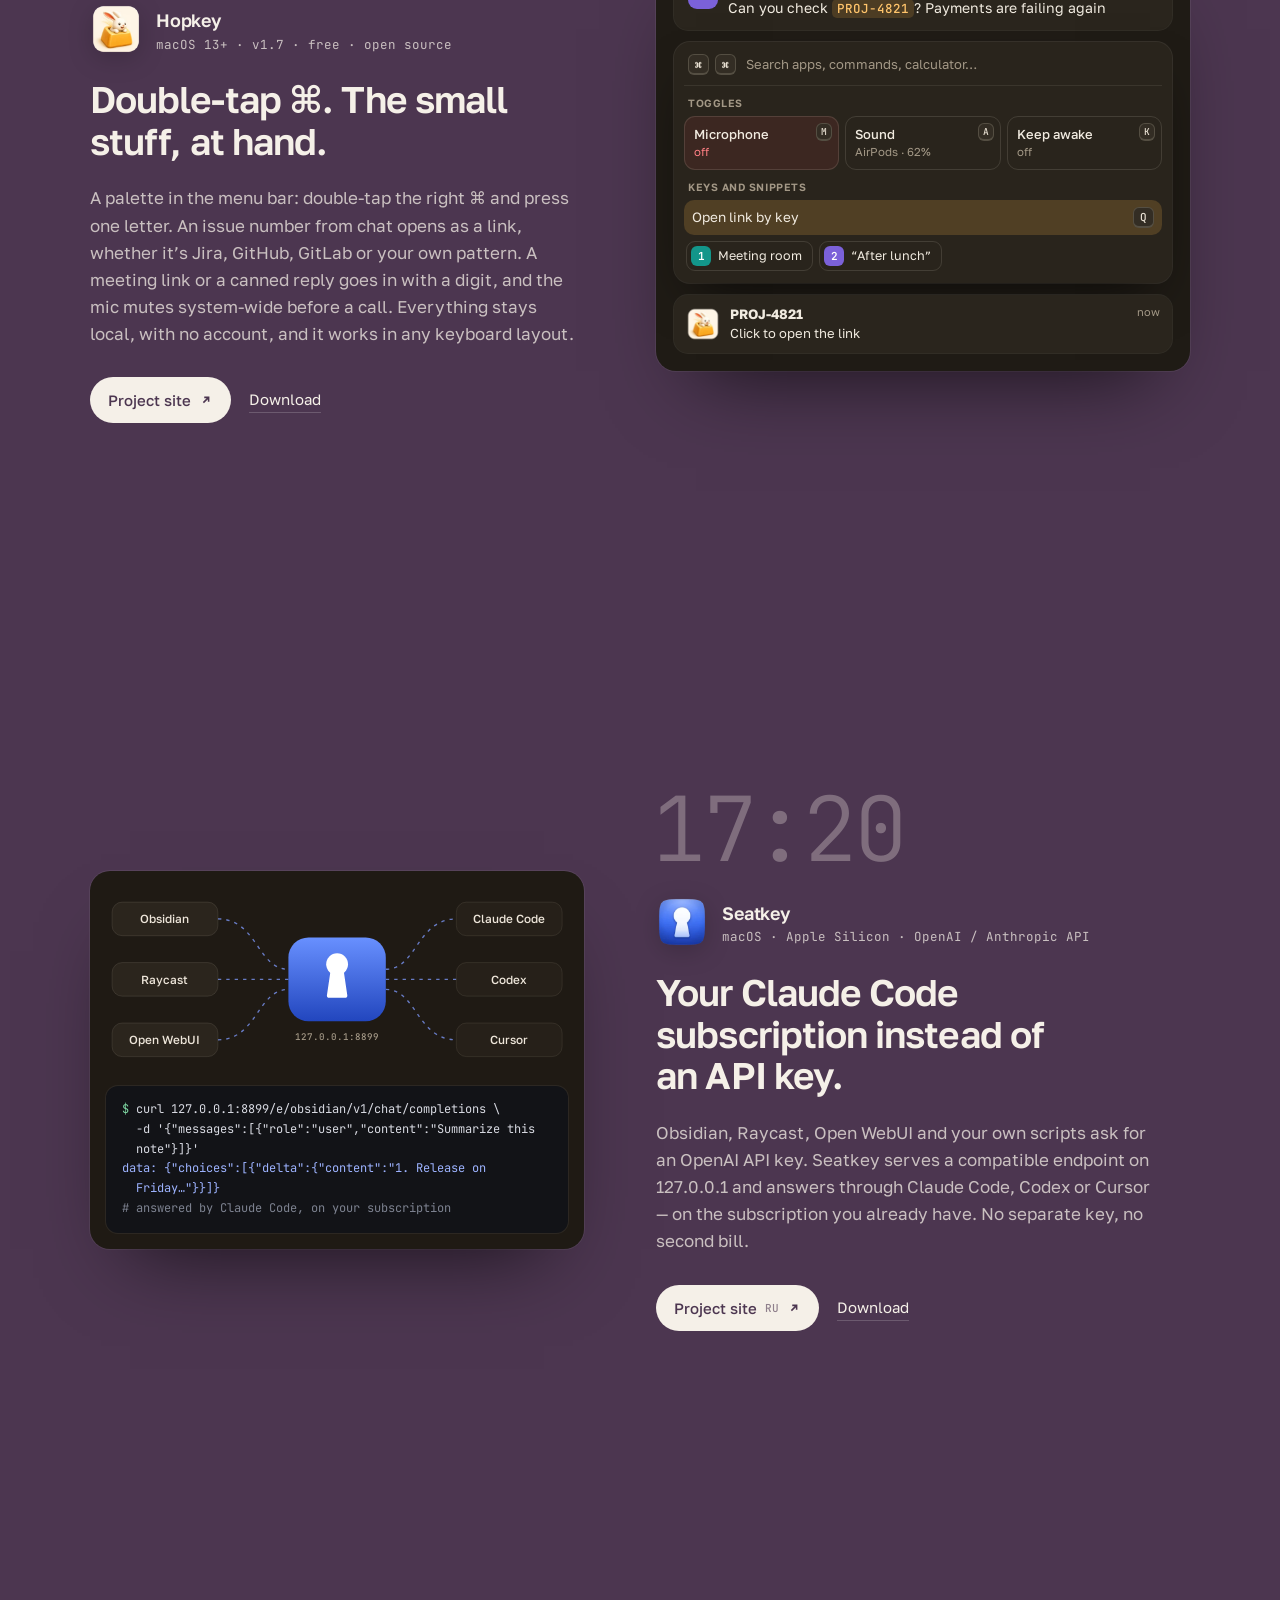
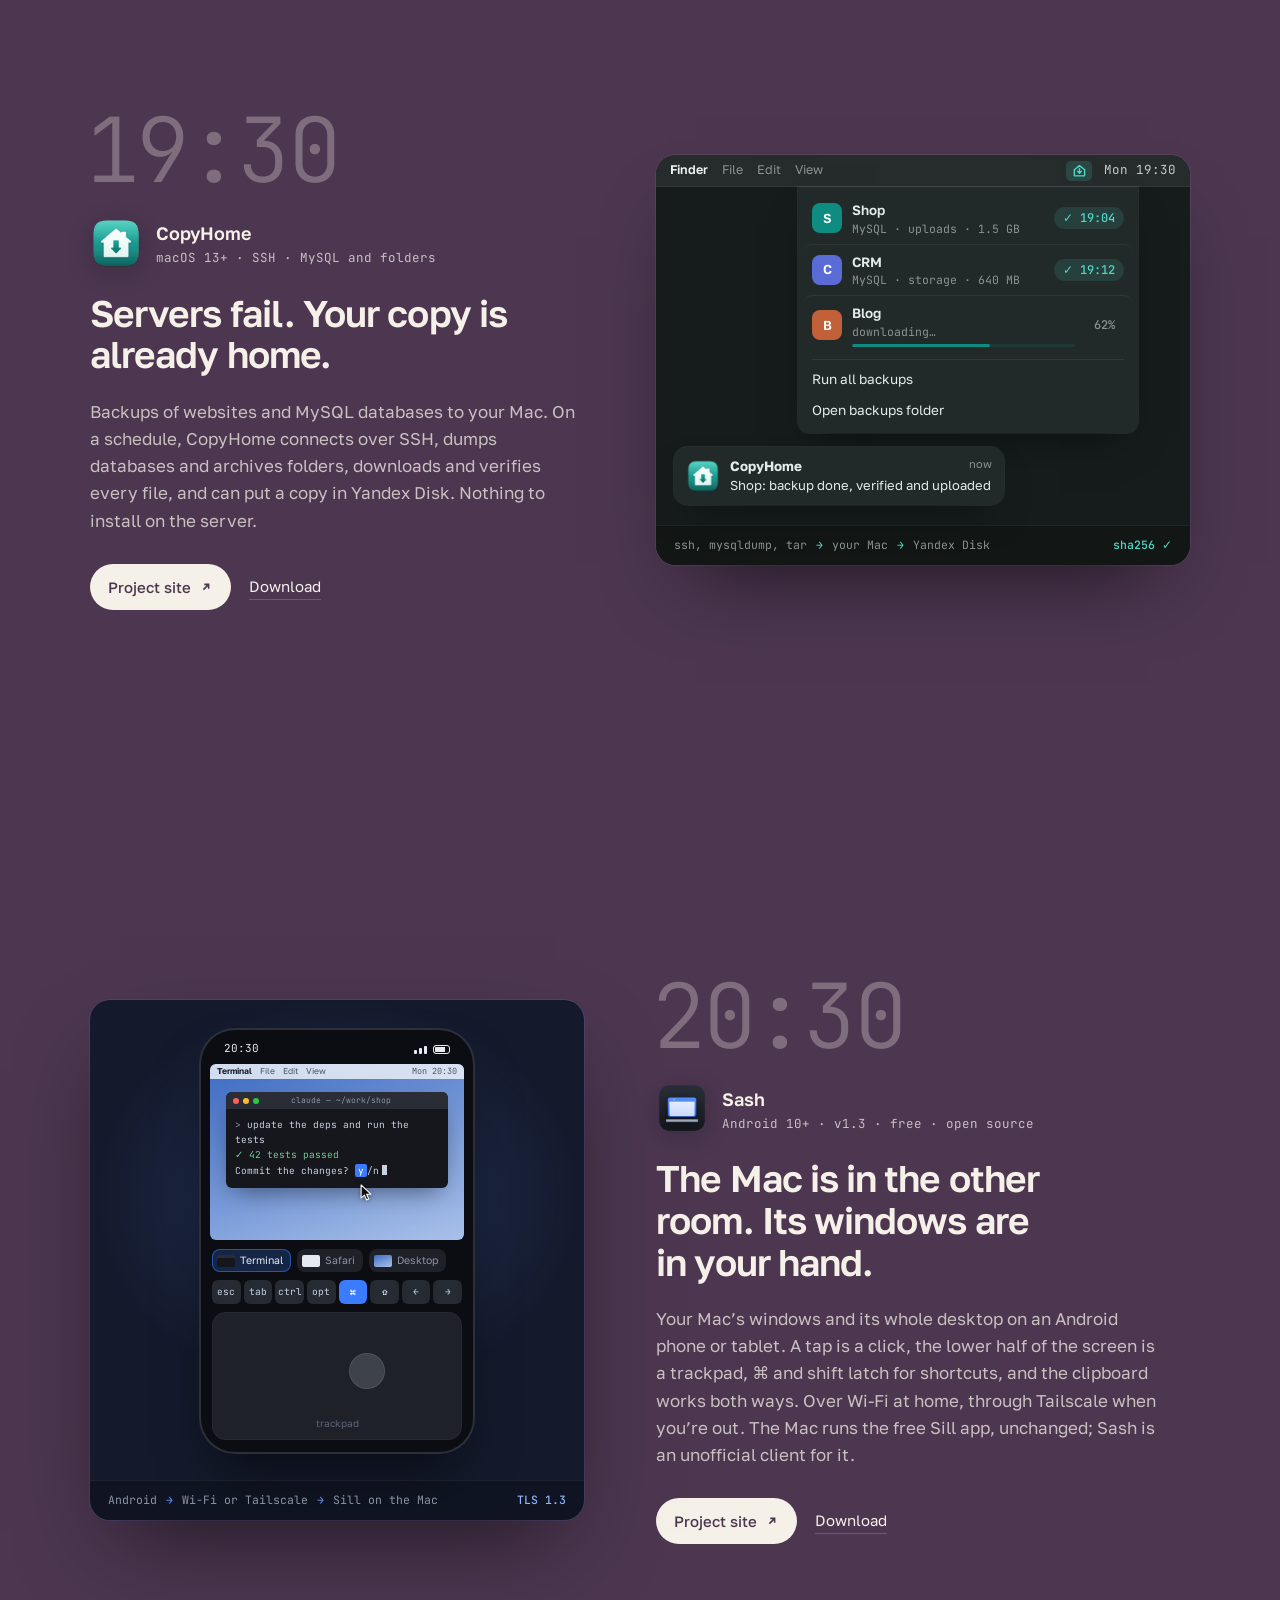
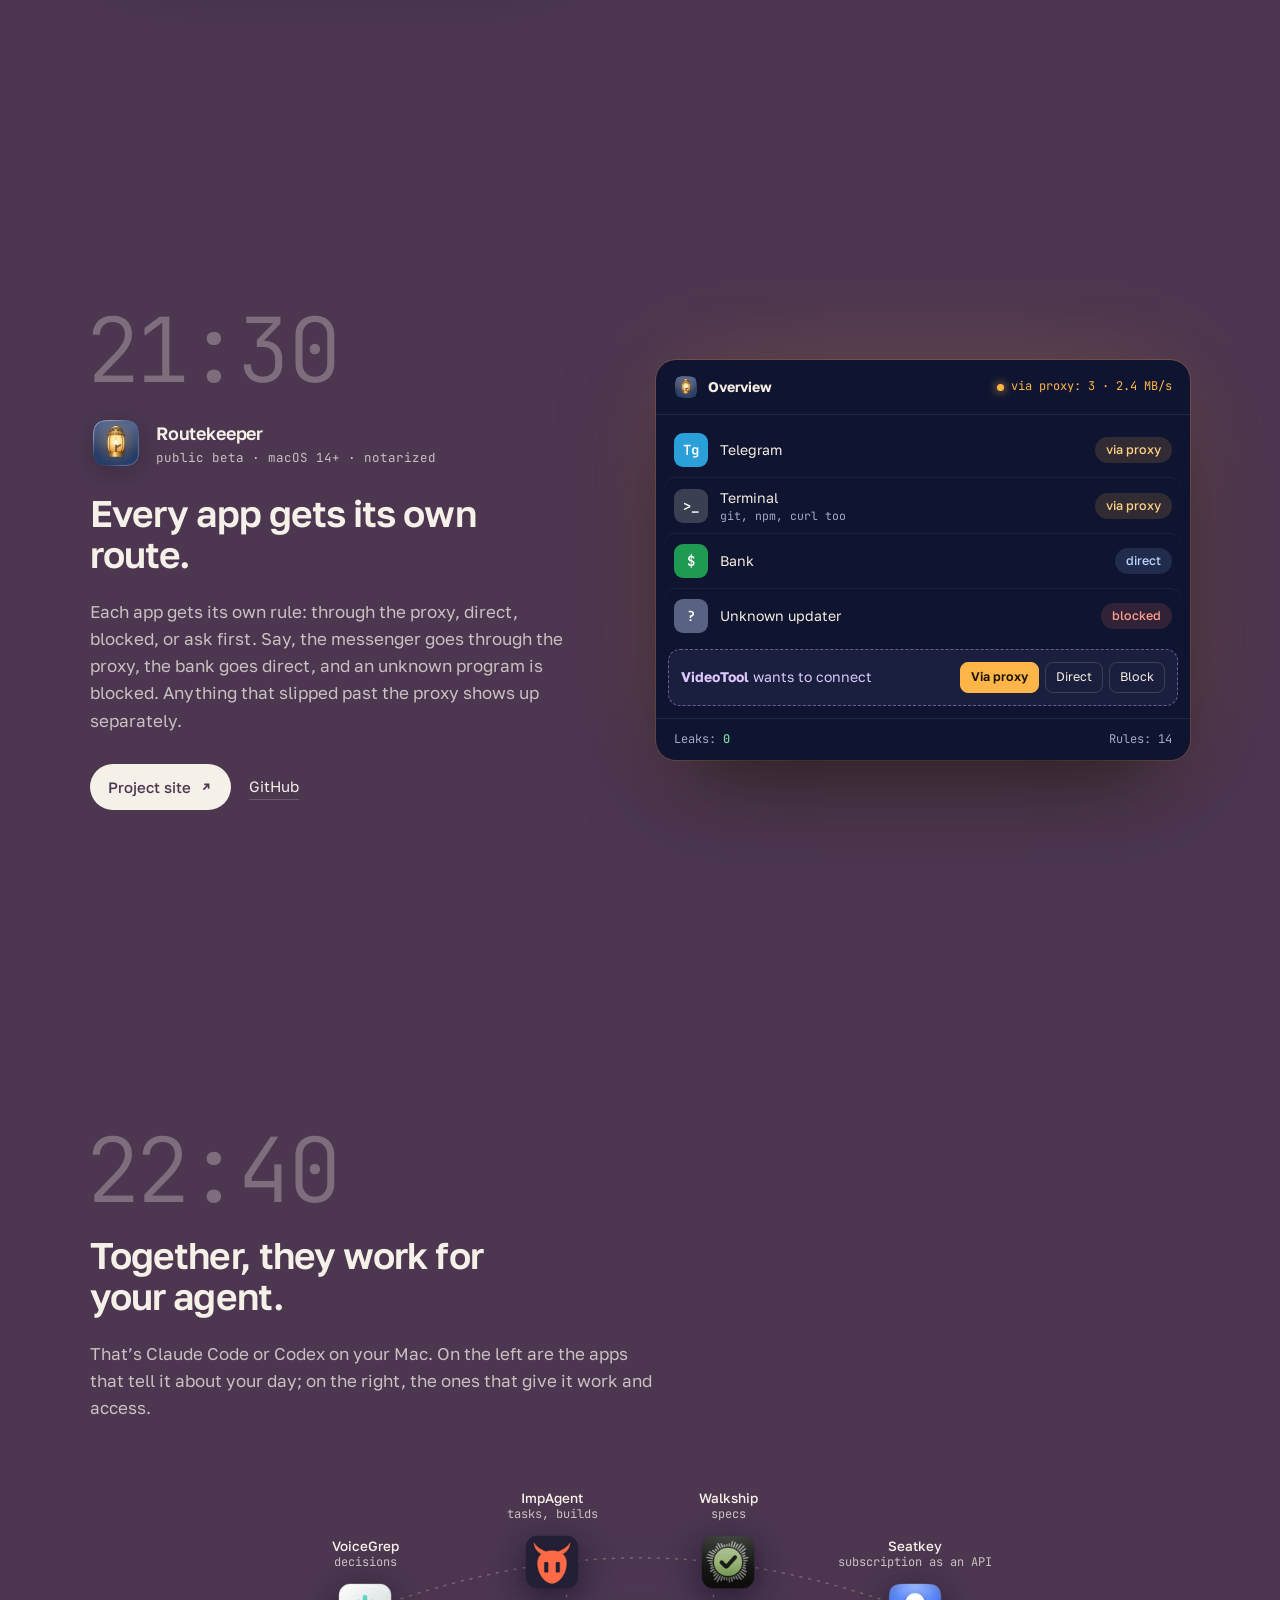
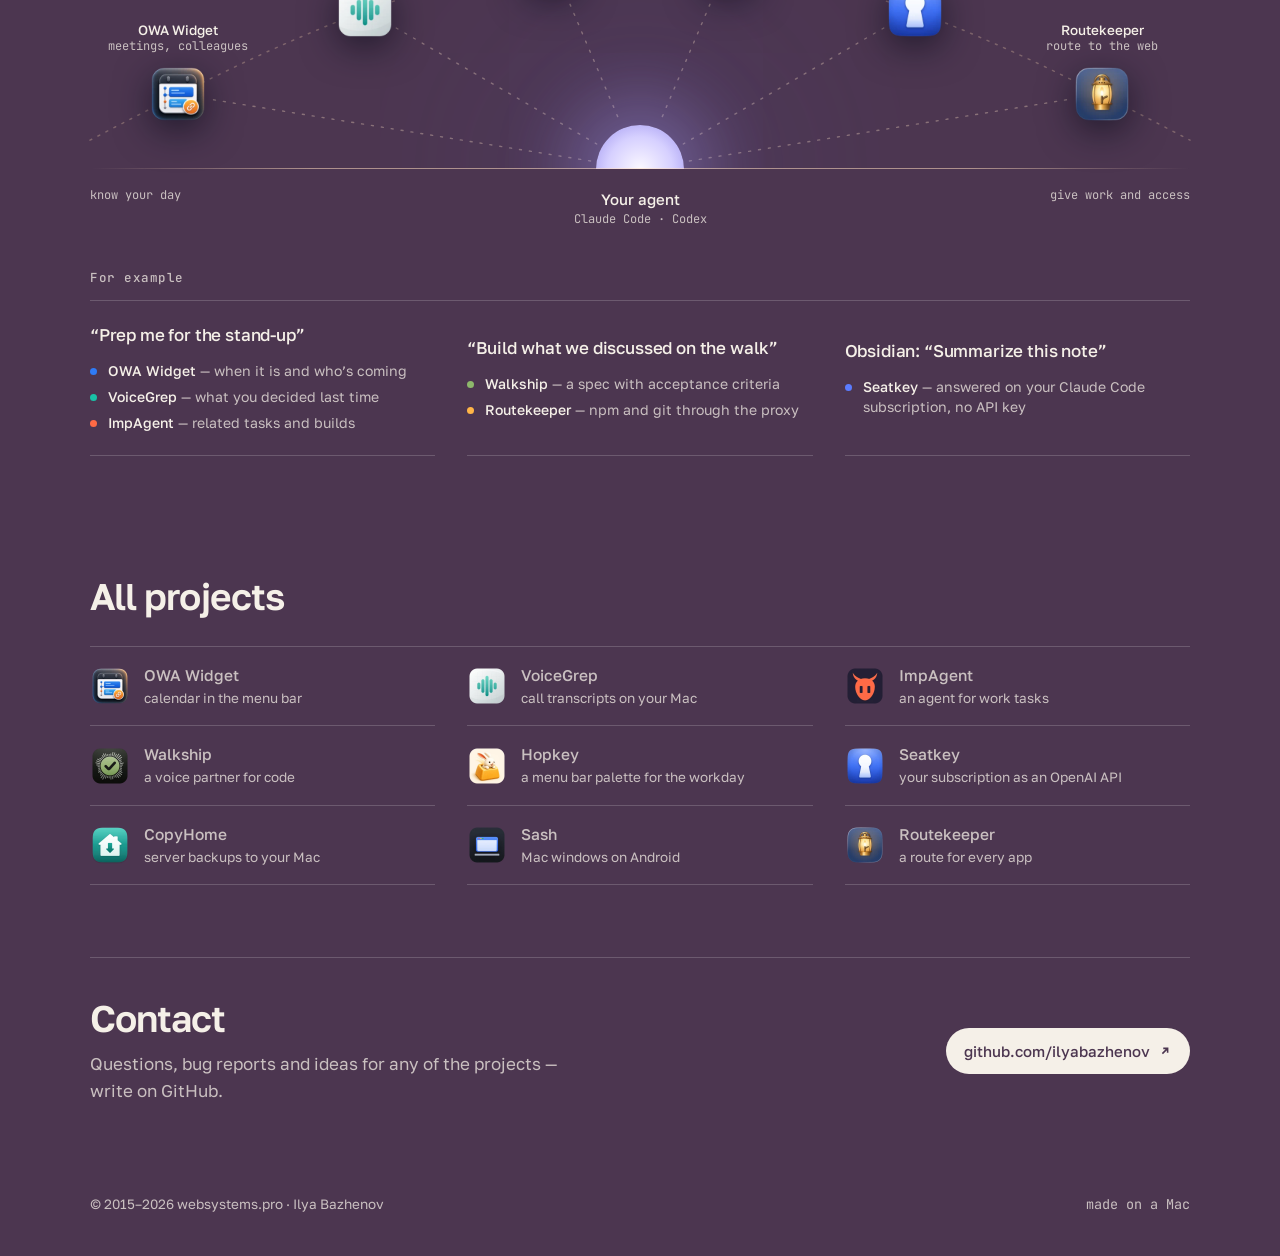
==== commit 2f5804c7: "SEO: robots.txt и sitemap.xml, JSON-LD с приложениями, иконки в WebP 160 px с размерами, заголовки с" ====
--- a/en/index.html
+++ b/en/index.html
@@ -3,9 +3,9 @@
 <head>
 <meta charset="utf-8">
 <meta name="viewport" content="width=device-width, initial-scale=1">
-<title>Apps for the workday — Ilya Bazhenov</title>
+<title>Mac apps and AI agent tools — Ilya Bazhenov</title>
 <meta name="description" content="Mac apps and tools for working with AI agents: OWA Widget, VoiceGrep, ImpAgent, Walkship, Hopkey, Seatkey, CopyHome, Sash and Routekeeper.">
-<meta property="og:title" content="Apps for the workday — Ilya Bazhenov">
+<meta property="og:title" content="Mac apps and AI agent tools — Ilya Bazhenov">
 <meta property="og:description" content="Mac apps and tools for working with AI agents: OWA Widget, VoiceGrep, ImpAgent, Walkship, Hopkey, Seatkey, CopyHome, Sash and Routekeeper.">
 <meta property="og:type" content="website">
 <meta property="og:url" content="https://websystems.pro/en/">
@@ -37,6 +37,209 @@
 })(document.documentElement);
 </script>
 <link rel="stylesheet" href="../assets/site.css">
+<script type="application/ld+json">
+{
+ "@context": "https://schema.org",
+ "@graph": [
+  {
+   "@type": "WebSite",
+   "@id": "https://websystems.pro/#website",
+   "url": "https://websystems.pro/",
+   "name": "websystems.pro",
+   "inLanguage": [
+    "ru",
+    "en"
+   ],
+   "publisher": {
+    "@id": "https://websystems.pro/#person"
+   }
+  },
+  {
+   "@type": "Person",
+   "@id": "https://websystems.pro/#person",
+   "name": "Ilya Bazhenov",
+   "alternateName": "Илья Баженов",
+   "url": "https://websystems.pro/",
+   "sameAs": [
+    "https://github.com/ilyabazhenov"
+   ]
+  },
+  {
+   "@type": "WebPage",
+   "@id": "https://websystems.pro/en/#page",
+   "url": "https://websystems.pro/en/",
+   "name": "Mac apps and AI agent tools — Ilya Bazhenov",
+   "inLanguage": "en",
+   "isPartOf": {
+    "@id": "https://websystems.pro/#website"
+   },
+   "author": {
+    "@id": "https://websystems.pro/#person"
+   },
+   "mainEntity": {
+    "@id": "https://websystems.pro/en/#apps"
+   }
+  },
+  {
+   "@type": "ItemList",
+   "@id": "https://websystems.pro/en/#apps",
+   "name": "Nine apps for the workday",
+   "itemListElement": [
+    {
+     "@type": "ListItem",
+     "position": 1,
+     "item": {
+      "@type": "SoftwareApplication",
+      "name": "OWA Widget",
+      "url": "https://ilyabazhenov.github.io/mac-owa-widget/",
+      "description": "Menu bar calendar for Mac: Exchange, Google and iCloud meetings, call links and MCP for AI assistants.",
+      "operatingSystem": "macOS 13+",
+      "applicationCategory": "BusinessApplication",
+      "author": {
+       "@id": "https://websystems.pro/#person"
+      },
+      "offers": {
+       "@type": "Offer",
+       "price": "0",
+       "priceCurrency": "USD"
+      }
+     }
+    },
+    {
+     "@type": "ListItem",
+     "position": 2,
+     "item": {
+      "@type": "SoftwareApplication",
+      "name": "VoiceGrep",
+      "url": "https://voicegrep.com/en/",
+      "description": "Records and transcribes calls right on your Mac, recognizes speakers by voice and makes the archive searchable via MCP.",
+      "operatingSystem": "macOS 14.4+",
+      "applicationCategory": "BusinessApplication",
+      "author": {
+       "@id": "https://websystems.pro/#person"
+      }
+     }
+    },
+    {
+     "@type": "ListItem",
+     "position": 3,
+     "item": {
+      "@type": "SoftwareApplication",
+      "name": "ImpAgent",
+      "url": "https://ilyabazhenov.github.io/imp-agent-crossplatform-releases/",
+      "description": "AI agent for work tasks: Jira, Confluence, Bitbucket, Jenkins, TestOps and Kubernetes in one window.",
+      "operatingSystem": "macOS, Windows",
+      "applicationCategory": "DeveloperApplication",
+      "author": {
+       "@id": "https://websystems.pro/#person"
+      }
+     }
+    },
+    {
+     "@type": "ListItem",
+     "position": 4,
+     "item": {
+      "@type": "SoftwareApplication",
+      "name": "Walkship",
+      "url": "https://walkship.app/",
+      "description": "Voice partner for projects: a conversation becomes a spec that Claude Code or Codex implements.",
+      "operatingSystem": "macOS",
+      "applicationCategory": "DeveloperApplication",
+      "author": {
+       "@id": "https://websystems.pro/#person"
+      }
+     }
+    },
+    {
+     "@type": "ListItem",
+     "position": 5,
+     "item": {
+      "@type": "SoftwareApplication",
+      "name": "Hopkey",
+      "url": "https://ilyabazhenov.github.io/Hopkey/en/",
+      "description": "Mac menu bar palette: issue-key links, snippets and toggles on a double ⌘ press.",
+      "operatingSystem": "macOS 13+",
+      "applicationCategory": "UtilitiesApplication",
+      "author": {
+       "@id": "https://websystems.pro/#person"
+      },
+      "offers": {
+       "@type": "Offer",
+       "price": "0",
+       "priceCurrency": "USD"
+      }
+     }
+    },
+    {
+     "@type": "ListItem",
+     "position": 6,
+     "item": {
+      "@type": "SoftwareApplication",
+      "name": "Seatkey",
+      "url": "https://seatkey.dev/",
+      "description": "Local OpenAI-compatible API that answers through your Claude Code, Codex or Cursor subscription.",
+      "operatingSystem": "macOS",
+      "applicationCategory": "DeveloperApplication",
+      "author": {
+       "@id": "https://websystems.pro/#person"
+      }
+     }
+    },
+    {
+     "@type": "ListItem",
+     "position": 7,
+     "item": {
+      "@type": "SoftwareApplication",
+      "name": "CopyHome",
+      "url": "https://copyhome.app/en/",
+      "description": "Scheduled backups of websites and MySQL databases from a server to your Mac over SSH, with file verification.",
+      "operatingSystem": "macOS 13+",
+      "applicationCategory": "UtilitiesApplication",
+      "author": {
+       "@id": "https://websystems.pro/#person"
+      }
+     }
+    },
+    {
+     "@type": "ListItem",
+     "position": 8,
+     "item": {
+      "@type": "SoftwareApplication",
+      "name": "Sash",
+      "url": "https://usesash.app/#en",
+      "description": "Mac windows and desktop on an Android phone or tablet, a client for Sill.",
+      "operatingSystem": "Android 10+",
+      "applicationCategory": "UtilitiesApplication",
+      "author": {
+       "@id": "https://websystems.pro/#person"
+      },
+      "offers": {
+       "@type": "Offer",
+       "price": "0",
+       "priceCurrency": "USD"
+      }
+     }
+    },
+    {
+     "@type": "ListItem",
+     "position": 9,
+     "item": {
+      "@type": "SoftwareApplication",
+      "name": "Routekeeper",
+      "url": "https://getroutekeeper.app/en/",
+      "description": "A network route for every Mac app: through a proxy, direct or blocked.",
+      "operatingSystem": "macOS 14+",
+      "applicationCategory": "UtilitiesApplication",
+      "author": {
+       "@id": "https://websystems.pro/#person"
+      }
+     }
+    }
+   ]
+  }
+ ]
+}
+</script>
 </head>
 <body>
 
@@ -86,15 +289,15 @@
         <svg class="path" viewBox="0 0 1000 100" preserveAspectRatio="none" aria-hidden="true"><path id="arcPath" d=""/></svg>
         <div class="sun" aria-hidden="true"></div>
         <div class="horizon" aria-hidden="true"></div>
-        <a class="pt" href="#owawidget" style="--x:8;--y:31"><img src="../assets/icons/owawidget.png" alt="OWA Widget"><span class="lbl"><b>OWA Widget</b>09:48</span></a>
-        <a class="pt" href="#voicegrep" style="--x:18.5;--y:54"><img src="../assets/icons/voicegrep.png" alt="VoiceGrep"><span class="lbl"><b>VoiceGrep</b>10:47</span></a>
-        <a class="pt" href="#impagent" style="--x:29;--y:72"><img src="../assets/icons/impagent.png" alt="ImpAgent"><span class="lbl"><b>ImpAgent</b>11:30</span></a>
-        <a class="pt" href="#walkship" style="--x:39.5;--y:84"><img src="../assets/icons/walkship.png" alt="Walkship"><span class="lbl"><b>Walkship</b>13:10</span></a>
-        <a class="pt" href="#hopkey" style="--x:50;--y:88"><img src="../assets/icons/hopkey.png" alt="Hopkey"><span class="lbl"><b>Hopkey</b>15:20</span></a>
-        <a class="pt" href="#seatkey" style="--x:60.5;--y:84"><img src="../assets/icons/seatkey.png" alt="Seatkey"><span class="lbl"><b>Seatkey</b>17:20</span></a>
-        <a class="pt" href="#copyhome" style="--x:71;--y:72"><img src="../assets/icons/copyhome.png" alt="CopyHome"><span class="lbl"><b>CopyHome</b>19:30</span></a>
-        <a class="pt" href="#sash" style="--x:81.5;--y:54"><img src="../assets/icons/sash.png" alt="Sash"><span class="lbl"><b>Sash</b>20:30</span></a>
-        <a class="pt" href="#routekeeper" style="--x:92;--y:31"><img src="../assets/icons/routekeeper.png" alt="Routekeeper"><span class="lbl"><b>Routekeeper</b>21:30</span></a>
+        <a class="pt" href="#owawidget" style="--x:8;--y:31"><img src="../assets/icons/owawidget.webp" alt="OWA Widget" width="68" height="68"><span class="lbl"><b>OWA Widget</b>09:48</span></a>
+        <a class="pt" href="#voicegrep" style="--x:18.5;--y:54"><img src="../assets/icons/voicegrep.webp" alt="VoiceGrep" width="68" height="68"><span class="lbl"><b>VoiceGrep</b>10:47</span></a>
+        <a class="pt" href="#impagent" style="--x:29;--y:72"><img src="../assets/icons/impagent.webp" alt="ImpAgent" width="68" height="68"><span class="lbl"><b>ImpAgent</b>11:30</span></a>
+        <a class="pt" href="#walkship" style="--x:39.5;--y:84"><img src="../assets/icons/walkship.webp" alt="Walkship" width="68" height="68"><span class="lbl"><b>Walkship</b>13:10</span></a>
+        <a class="pt" href="#hopkey" style="--x:50;--y:88"><img src="../assets/icons/hopkey.webp" alt="Hopkey" width="68" height="68"><span class="lbl"><b>Hopkey</b>15:20</span></a>
+        <a class="pt" href="#seatkey" style="--x:60.5;--y:84"><img src="../assets/icons/seatkey.webp" alt="Seatkey" width="68" height="68"><span class="lbl"><b>Seatkey</b>17:20</span></a>
+        <a class="pt" href="#copyhome" style="--x:71;--y:72"><img src="../assets/icons/copyhome.webp" alt="CopyHome" width="68" height="68"><span class="lbl"><b>CopyHome</b>19:30</span></a>
+        <a class="pt" href="#sash" style="--x:81.5;--y:54"><img src="../assets/icons/sash.webp" alt="Sash" width="68" height="68"><span class="lbl"><b>Sash</b>20:30</span></a>
+        <a class="pt" href="#routekeeper" style="--x:92;--y:31"><img src="../assets/icons/routekeeper.webp" alt="Routekeeper" width="68" height="68"><span class="lbl"><b>Routekeeper</b>21:30</span></a>
       </div>
     </div>
   </section>
@@ -105,7 +308,7 @@
       <div class="ch-text rv">
         <div class="ch-time">09:48</div>
         <div class="ch-app">
-          <img src="../assets/icons/owawidget.png" alt="" width="52" height="52">
+          <img src="../assets/icons/owawidget.webp" alt="" width="52" height="52">
           <div><b>OWA Widget</b><span>macOS 13+ · MCP · free · open source</span></div>
         </div>
         <h2>Meeting in 12&nbsp;minutes. The link is already here.</h2>
@@ -143,7 +346,7 @@
       <div class="ch-text rv">
         <div class="ch-time">10:47</div>
         <div class="ch-app">
-          <img src="../assets/icons/voicegrep.png" alt="" width="52" height="52">
+          <img src="../assets/icons/voicegrep.webp" alt="" width="52" height="52">
           <div><b>VoiceGrep</b><span>macOS 14.4+ · v1.9 · MCP · 100% local</span></div>
         </div>
         <h2>Call transcripts, right on your Mac.</h2>
@@ -175,7 +378,7 @@
       <div class="ch-text rv">
         <div class="ch-time">11:30</div>
         <div class="ch-app">
-          <img src="../assets/icons/impagent.png" alt="" width="52" height="52">
+          <img src="../assets/icons/impagent.webp" alt="" width="52" height="52">
           <div><b>ImpAgent</b><span>macOS &amp; Windows · MCP · your own model</span></div>
         </div>
         <h2>Jira, Jenkins and Bitbucket in one window with an agent.</h2>
@@ -187,7 +390,7 @@
       </div>
       <div class="ch-visual rv">
         <div class="v imp" aria-hidden="true">
-          <div class="imp-top"><img src="../assets/icons/impagent.png" alt=""><b>ImpAgent</b><span class="mono">~/work/payments</span></div>
+          <div class="imp-top"><img src="../assets/icons/impagent.webp" alt="" width="22" height="22"><b>ImpAgent</b><span class="mono">~/work/payments</span></div>
           <div class="imp-body">
             <div class="imp-u">Why did last night's build fail on PAY-218?</div>
             <div class="imp-tools">
@@ -211,7 +414,7 @@
       <div class="ch-text rv">
         <div class="ch-time">13:10</div>
         <div class="ch-app">
-          <img src="../assets/icons/walkship.png" alt="" width="52" height="52">
+          <img src="../assets/icons/walkship.webp" alt="" width="52" height="52">
           <div><b>Walkship</b><span>beta · Mac + phone · EN / RU</span></div>
         </div>
         <h2>Go for a walk, come back to a&nbsp;finished PR.</h2>
@@ -234,7 +437,7 @@
               <div class="ph-island"></div>
               <div class="ph-date">Monday</div>
               <div class="ph-time">14:02</div>
-              <div class="ph-notif"><img src="../assets/icons/walkship.png" alt=""><div><b>Walkship <span>now</span></b><p>“CSV export” is done: 4 of 4 criteria met, checks passed. Say “open it” to get a PR.</p></div></div>
+              <div class="ph-notif"><img src="../assets/icons/walkship.webp" alt="" width="30" height="30"><div><b>Walkship <span>now</span></b><p>“CSV export” is done: 4 of 4 criteria met, checks passed. Say “open it” to get a PR.</p></div></div>
               <div class="ph-bar"></div>
             </div>
           </div>
@@ -249,7 +452,7 @@
       <div class="ch-text rv">
         <div class="ch-time">15:20</div>
         <div class="ch-app">
-          <img src="../assets/icons/hopkey.png" alt="" width="52" height="52">
+          <img src="../assets/icons/hopkey.webp" alt="" width="52" height="52">
           <div><b>Hopkey</b><span>macOS 13+ · v1.7 · free · open source</span></div>
         </div>
         <h2>Double-tap ⌘. The small stuff, at&nbsp;hand.</h2>
@@ -270,7 +473,7 @@
             <div class="hk-row"><span>Open link by key</span><kbd>Q</kbd></div>
             <div class="hk-chips"><span><i style="--c:#13968a">1</i>Meeting room</span><span><i style="--c:#7b61d9">2</i>“After lunch”</span></div>
           </div>
-          <div class="hk-note step" style="--d:.55s"><img src="../assets/icons/hopkey.png" alt=""><span><b>PROJ-4821 <em>now</em></b>Click to open the link</span></div>
+          <div class="hk-note step" style="--d:.55s"><img src="../assets/icons/hopkey.webp" alt="" width="34" height="34"><span><b>PROJ-4821 <em>now</em></b>Click to open the link</span></div>
         </div>
       </div>
     </div>
@@ -282,7 +485,7 @@
       <div class="ch-text rv">
         <div class="ch-time">17:20</div>
         <div class="ch-app">
-          <img src="../assets/icons/seatkey.png" alt="" width="52" height="52">
+          <img src="../assets/icons/seatkey.webp" alt="" width="52" height="52">
           <div><b>Seatkey</b><span>macOS · Apple Silicon · OpenAI / Anthropic API</span></div>
         </div>
         <h2>Your Claude Code subscription instead of an API key.</h2>
@@ -330,7 +533,7 @@
       <div class="ch-text rv">
         <div class="ch-time">19:30</div>
         <div class="ch-app">
-          <img src="../assets/icons/copyhome.png" alt="" width="52" height="52">
+          <img src="../assets/icons/copyhome.webp" alt="" width="52" height="52">
           <div><b>CopyHome</b><span>macOS 13+ · SSH · MySQL and folders</span></div>
         </div>
         <h2>Servers fail. Your copy is already&nbsp;home.</h2>
@@ -355,7 +558,7 @@
               <div class="cp-act step" style="--d:.6s">Run all backups</div>
               <div class="cp-act step" style="--d:.7s">Open backups folder</div>
             </div>
-            <div class="cp-note step" style="--d:1s"><img src="../assets/icons/copyhome.png" alt=""><span><b>CopyHome <em>now</em></b>Shop: backup done, verified and uploaded</span></div>
+            <div class="cp-note step" style="--d:1s"><img src="../assets/icons/copyhome.webp" alt="" width="34" height="34"><span><b>CopyHome <em>now</em></b>Shop: backup done, verified and uploaded</span></div>
           </div>
           <div class="cp-foot mono"><span>ssh, mysqldump, tar</span><i>→</i><span>your Mac</span><i>→</i><span>Yandex Disk</span><b>sha256 ✓</b></div>
         </div>
@@ -369,7 +572,7 @@
       <div class="ch-text rv">
         <div class="ch-time">20:30</div>
         <div class="ch-app">
-          <img src="../assets/icons/sash.png" alt="" width="52" height="52">
+          <img src="../assets/icons/sash.webp" alt="" width="52" height="52">
           <div><b>Sash</b><span>Android 10+ · v1.3 · free · open source</span></div>
         </div>
         <h2>The Mac is in&nbsp;the other room. Its windows are in&nbsp;your&nbsp;hand.</h2>
@@ -411,7 +614,7 @@
       <div class="ch-text rv">
         <div class="ch-time">21:30</div>
         <div class="ch-app">
-          <img src="../assets/icons/routekeeper.png" alt="" width="52" height="52">
+          <img src="../assets/icons/routekeeper.webp" alt="" width="52" height="52">
           <div><b>Routekeeper</b><span>public beta · macOS 14+ · notarized</span></div>
         </div>
         <h2>Every app gets its own route.</h2>
@@ -423,7 +626,7 @@
       </div>
       <div class="ch-visual rv">
         <div class="v rk" aria-hidden="true">
-          <div class="rk-top"><img src="../assets/icons/routekeeper.png" alt=""><b>Overview</b><span class="rk-live mono">via proxy: 3 · 2.4 MB/s</span></div>
+          <div class="rk-top"><img src="../assets/icons/routekeeper.webp" alt="" width="24" height="24"><b>Overview</b><span class="rk-live mono">via proxy: 3 · 2.4 MB/s</span></div>
           <div class="rk-rows">
             <div class="rk-r step" style="--d:.1s"><span class="rk-ai" style="--c:#2a9fd8">Tg</span><span>Telegram</span><span class="rt px">via proxy</span></div>
             <div class="rk-r step" style="--d:.25s"><span class="rk-ai" style="--c:#3a3f52">&gt;_</span><span>Terminal<small>git, npm, curl too</small></span><span class="rt px">via proxy</span></div>
@@ -450,12 +653,12 @@
         <svg class="eco-lines" id="ecoLines" aria-hidden="true"></svg>
         <div class="eco-rise" aria-hidden="true"><div class="eco-orb"></div></div>
         <div class="horizon" aria-hidden="true"></div>
-        <a class="eco-pt" data-app="owa" href="#owawidget" style="--x:8;--y:25;--c:#2f7bf6"><img src="../assets/icons/owawidget.png" alt=""><span class="lbl"><b>OWA Widget</b>meetings, colleagues</span></a>
-        <a class="eco-pt" data-app="vg" href="#voicegrep" style="--x:25;--y:53;--c:#19c2a6"><img src="../assets/icons/voicegrep.png" alt=""><span class="lbl"><b>VoiceGrep</b>decisions</span></a>
-        <a class="eco-pt" data-app="imp" href="#impagent" style="--x:42;--y:69;--c:#ff6a45"><img src="../assets/icons/impagent.png" alt=""><span class="lbl"><b>ImpAgent</b>tasks, builds</span></a>
-        <a class="eco-pt" data-app="walk" href="#walkship" style="--x:58;--y:69;--c:#8db86b"><img src="../assets/icons/walkship.png" alt=""><span class="lbl"><b>Walkship</b>specs</span></a>
-        <a class="eco-pt" data-app="seat" href="#seatkey" style="--x:75;--y:53;--c:#5b7cff"><img src="../assets/icons/seatkey.png" alt=""><span class="lbl"><b>Seatkey</b>subscription as an API</span></a>
-        <a class="eco-pt" data-app="rk" data-out="1" href="#routekeeper" style="--x:92;--y:25;--c:#ffb547"><img src="../assets/icons/routekeeper.png" alt=""><span class="lbl"><b>Routekeeper</b>route to the web</span></a>
+        <a class="eco-pt" data-app="owa" href="#owawidget" style="--x:8;--y:25;--c:#2f7bf6"><img src="../assets/icons/owawidget.webp" alt="" width="60" height="60"><span class="lbl"><b>OWA Widget</b>meetings, colleagues</span></a>
+        <a class="eco-pt" data-app="vg" href="#voicegrep" style="--x:25;--y:53;--c:#19c2a6"><img src="../assets/icons/voicegrep.webp" alt="" width="60" height="60"><span class="lbl"><b>VoiceGrep</b>decisions</span></a>
+        <a class="eco-pt" data-app="imp" href="#impagent" style="--x:42;--y:69;--c:#ff6a45"><img src="../assets/icons/impagent.webp" alt="" width="60" height="60"><span class="lbl"><b>ImpAgent</b>tasks, builds</span></a>
+        <a class="eco-pt" data-app="walk" href="#walkship" style="--x:58;--y:69;--c:#8db86b"><img src="../assets/icons/walkship.webp" alt="" width="60" height="60"><span class="lbl"><b>Walkship</b>specs</span></a>
+        <a class="eco-pt" data-app="seat" href="#seatkey" style="--x:75;--y:53;--c:#5b7cff"><img src="../assets/icons/seatkey.webp" alt="" width="60" height="60"><span class="lbl"><b>Seatkey</b>subscription as an API</span></a>
+        <a class="eco-pt" data-app="rk" data-out="1" href="#routekeeper" style="--x:92;--y:25;--c:#ffb547"><img src="../assets/icons/routekeeper.webp" alt="" width="60" height="60"><span class="lbl"><b>Routekeeper</b>route to the web</span></a>
         <div class="eco-agent"><b>Your agent</b><span>Claude Code · Codex</span></div>
         <span class="eco-cap l">know your day</span>
         <span class="eco-cap r">give work and access</span>
@@ -496,15 +699,15 @@
       <div class="rv">
         <h2>All projects</h2>
         <nav class="index" aria-label="All projects">
-          <a href="https://ilyabazhenov.github.io/mac-owa-widget/" target="_blank"><img src="../assets/icons/owawidget.png" alt=""><span><b>OWA Widget</b><span>calendar in the menu bar</span></span></a>
-          <a href="https://voicegrep.com/en/" target="_blank"><img src="../assets/icons/voicegrep.png" alt=""><span><b>VoiceGrep</b><span>call transcripts on your Mac</span></span></a>
-          <a href="https://ilyabazhenov.github.io/imp-agent-crossplatform-releases/" target="_blank" hreflang="ru"><img src="../assets/icons/impagent.png" alt=""><span><b>ImpAgent</b><span>an agent for work tasks</span></span></a>
-          <a href="https://walkship.app/" target="_blank"><img src="../assets/icons/walkship.png" alt=""><span><b>Walkship</b><span>a voice partner for code</span></span></a>
-          <a href="https://ilyabazhenov.github.io/Hopkey/en/" target="_blank"><img src="../assets/icons/hopkey.png" alt=""><span><b>Hopkey</b><span>a menu bar palette for the workday</span></span></a>
-          <a href="https://seatkey.dev/" target="_blank" hreflang="ru"><img src="../assets/icons/seatkey.png" alt=""><span><b>Seatkey</b><span>your subscription as an OpenAI API</span></span></a>
-          <a href="https://copyhome.app/en/" target="_blank"><img src="../assets/icons/copyhome.png" alt=""><span><b>CopyHome</b><span>server backups to your Mac</span></span></a>
-          <a href="https://usesash.app/#en" target="_blank"><img src="../assets/icons/sash.png" alt=""><span><b>Sash</b><span>Mac windows on Android</span></span></a>
-          <a href="https://getroutekeeper.app/en/" target="_blank"><img src="../assets/icons/routekeeper.png" alt=""><span><b>Routekeeper</b><span>a route for every app</span></span></a>
+          <a href="https://ilyabazhenov.github.io/mac-owa-widget/" target="_blank"><img src="../assets/icons/owawidget.webp" alt="" width="40" height="40"><span><b>OWA Widget</b><span>calendar in the menu bar</span></span></a>
+          <a href="https://voicegrep.com/en/" target="_blank"><img src="../assets/icons/voicegrep.webp" alt="" width="40" height="40"><span><b>VoiceGrep</b><span>call transcripts on your Mac</span></span></a>
+          <a href="https://ilyabazhenov.github.io/imp-agent-crossplatform-releases/" target="_blank" hreflang="ru"><img src="../assets/icons/impagent.webp" alt="" width="40" height="40"><span><b>ImpAgent</b><span>an agent for work tasks</span></span></a>
+          <a href="https://walkship.app/" target="_blank"><img src="../assets/icons/walkship.webp" alt="" width="40" height="40"><span><b>Walkship</b><span>a voice partner for code</span></span></a>
+          <a href="https://ilyabazhenov.github.io/Hopkey/en/" target="_blank"><img src="../assets/icons/hopkey.webp" alt="" width="40" height="40"><span><b>Hopkey</b><span>a menu bar palette for the workday</span></span></a>
+          <a href="https://seatkey.dev/" target="_blank" hreflang="ru"><img src="../assets/icons/seatkey.webp" alt="" width="40" height="40"><span><b>Seatkey</b><span>your subscription as an OpenAI API</span></span></a>
+          <a href="https://copyhome.app/en/" target="_blank"><img src="../assets/icons/copyhome.webp" alt="" width="40" height="40"><span><b>CopyHome</b><span>server backups to your Mac</span></span></a>
+          <a href="https://usesash.app/#en" target="_blank"><img src="../assets/icons/sash.webp" alt="" width="40" height="40"><span><b>Sash</b><span>Mac windows on Android</span></span></a>
+          <a href="https://getroutekeeper.app/en/" target="_blank"><img src="../assets/icons/routekeeper.webp" alt="" width="40" height="40"><span><b>Routekeeper</b><span>a route for every app</span></span></a>
         </nav>
       </div>
       <div class="contact rv">
